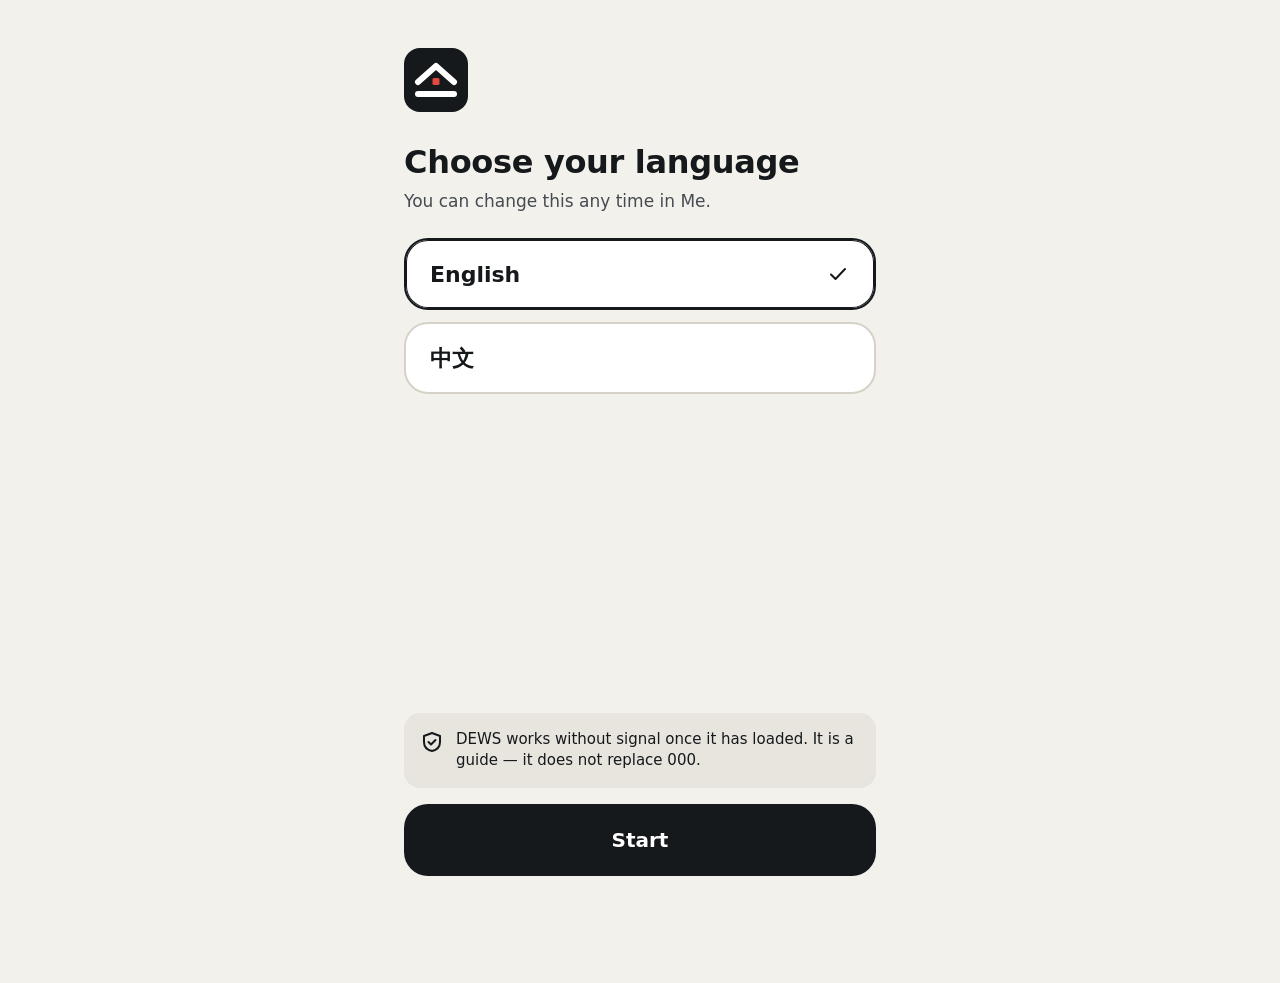
==== index.html @ 41aa233f "DEWS v2.0.0: full redesign (features, UI, UX) - New layout: Today / Prepare / Nearby / Me, Emergency" ====
<!DOCTYPE html>
<html lang="en">
<head>
<meta charset="UTF-8">
<meta name="viewport" content="width=device-width, initial-scale=1, viewport-fit=cover">
<title>DEWS</title>
<meta name="description" content="DEWS — disaster readiness in English and 中文. Works offline.">
<meta name="theme-color" content="#F3F1EC" media="(prefers-color-scheme: light)">
<meta name="theme-color" content="#0F1113" media="(prefers-color-scheme: dark)">
<link rel="manifest" href="manifest.webmanifest">
<link rel="icon" href="icon.svg" type="image/svg+xml">
<link rel="apple-touch-icon" href="icon-192.png">
<meta name="apple-mobile-web-app-capable" content="yes">
<meta name="apple-mobile-web-app-status-bar-style" content="default">
<style>
/* ===== DEWS v2 tokens ===== */
:root{
  --bg:#F3F1EC; --surface:#FFFFFF; --surface-2:#E8E5DE; --line:#D6D2C8;
  --ink:#16191C; --ink-2:#464B52; --ink-3:#62676E;
  --primary:#16191C; --on-primary:#FFFFFF;
  --red:#C42B21; --red-text:#A8231B; --on-red:#FFFFFF; --red-soft:#F7E1DD;
  --orange:#F07C1F; --orange-text:#A84E0A; --on-orange:#16191C;
  --yellow:#F5CF2E; --on-yellow:#16191C;
  --green:#1C7A4A; --green-text:#176A40; --on-green:#FFFFFF; --green-soft:#DCEFE3;
  --blue:#1F5FAD; --on-blue:#FFFFFF;
  --focus:#1F5FAD;
  --scrim:rgba(10,12,14,.55);
  --r-sm:10px; --r-md:16px; --r-lg:24px; --r-pill:999px;
  --s1:4px; --s2:8px; --s3:12px; --s4:16px; --s5:24px; --s6:32px; --s7:48px;
  --tap:56px; --tap-lg:72px;
  --font:system-ui,-apple-system,"Segoe UI",Roboto,"PingFang SC","Hiragino Sans GB","Noto Sans CJK SC","Noto Sans SC","Microsoft YaHei",sans-serif;
  color-scheme:light;
}
@media (prefers-color-scheme: dark){
  :root:not([data-theme="light"]){
    --bg:#0F1113; --surface:#181B1E; --surface-2:#22262A; --line:#30353A;
    --ink:#F1EFEA; --ink-2:#BEC2C7; --ink-3:#959AA0;
    --primary:#F1EFEA; --on-primary:#0F1113;
    --red:#C9362B; --red-text:#FF8478; --red-soft:#3A1A17;
    --orange-text:#F59A4A; --green:#1C7A4A; --green-text:#5BCB8E; --green-soft:#16301F;
    --blue:#2A6CC0; --focus:#7FB0FF; --scrim:rgba(0,0,0,.7);
    color-scheme:dark;
  }
}
:root[data-theme="dark"], body.em{
  --bg:#0F1113; --surface:#181B1E; --surface-2:#22262A; --line:#30353A;
  --ink:#F1EFEA; --ink-2:#BEC2C7; --ink-3:#959AA0;
  --primary:#F1EFEA; --on-primary:#0F1113;
  --red:#C9362B; --red-text:#FF8478; --red-soft:#3A1A17;
  --orange-text:#F59A4A; --green:#1C7A4A; --green-text:#5BCB8E; --green-soft:#16301F;
  --blue:#2A6CC0; --focus:#7FB0FF; --scrim:rgba(0,0,0,.7);
  color-scheme:dark;
}
body.em{ --bg:#0A0B0C; }
:root[data-size="lg"]{ font-size:112.5%; }

/* ===== base ===== */
*{box-sizing:border-box;margin:0;padding:0;-webkit-tap-highlight-color:transparent}
html{background:var(--bg);-webkit-text-size-adjust:100%}
body{font-family:var(--font);background:var(--bg);color:var(--ink);font-size:1.0625rem;line-height:1.5;
  min-height:100vh;min-height:100dvh;font-variant-numeric:tabular-nums}
a{color:inherit;text-decoration:none}
button,input,textarea{font:inherit;color:inherit}
button{background:none;border:0;cursor:pointer}
:focus-visible{outline:3px solid var(--focus);outline-offset:2px;border-radius:6px}
.ic{width:24px;height:24px;flex:none;fill:none;stroke:currentColor;stroke-width:2;stroke-linecap:round;stroke-linejoin:round}
.ic.lg{width:32px;height:32px}
.ic.xl{width:48px;height:48px;stroke-width:1.75}
.wrap{max-width:520px;margin:0 auto;padding:0 var(--s4) calc(96px + env(safe-area-inset-bottom))}
body.em .wrap{padding-bottom:calc(120px + env(safe-area-inset-bottom))}
.grow{flex:1;min-width:0}
.sr{position:absolute;width:1px;height:1px;overflow:hidden;clip:rect(0 0 0 0)}

/* ===== top bar ===== */
.top{position:sticky;top:0;z-index:20;background:var(--bg);display:flex;align-items:center;gap:var(--s3);
  max-width:520px;margin:0 auto;padding:calc(var(--s3) + env(safe-area-inset-top)) var(--s4) var(--s3)}
.brand{font-weight:800;font-size:1.25rem;letter-spacing:.06em}
.chip{display:inline-flex;align-items:center;gap:4px;font-size:.75rem;font-weight:600;line-height:1;
  padding:6px 9px;border-radius:var(--r-pill);background:var(--surface-2);color:var(--ink-2);white-space:nowrap}
.chip .ic{width:14px;height:14px;stroke-width:2.5}
.chip.ok{background:var(--green-soft);color:var(--green-text)}
.chip.sample{background:transparent;border:1.5px dashed currentColor;padding:4px 8px}
.top .sp{flex:1}
.sosbtn{display:inline-flex;align-items:center;gap:6px;height:40px;padding:0 14px 0 10px;border-radius:var(--r-pill);
  background:var(--red);color:var(--on-red);font-weight:700;font-size:.9375rem}
.sosbtn .ic{width:20px;height:20px}
.iconbtn{display:inline-flex;align-items:center;justify-content:center;gap:6px;min-width:44px;height:44px;border-radius:var(--r-pill);font-weight:600}
.em-label{font-weight:700;font-size:.875rem;letter-spacing:.08em;text-transform:uppercase;color:var(--red-text)}

/* ===== tabs ===== */
.tabs{position:fixed;left:0;right:0;bottom:0;z-index:30;background:var(--surface);border-top:1px solid var(--line);
  padding-bottom:env(safe-area-inset-bottom)}
.tabs-in{max-width:520px;margin:0 auto;display:grid;grid-template-columns:repeat(4,1fr)}
.tabs a{display:flex;flex-direction:column;align-items:center;gap:2px;padding:10px 0 8px;font-size:.75rem;font-weight:600;color:var(--ink-3)}
.tabs a.on{color:var(--ink)}
.tabs a.on .ic{stroke-width:2.5}
body.em .tabs{display:none}

/* ===== type ===== */
h1{font-size:2rem;line-height:1.15;font-weight:800;letter-spacing:-.01em}
h2{font-size:1.1875rem;line-height:1.35;font-weight:700}
.eyebrow,.label{font-size:.8125rem;font-weight:700;letter-spacing:.06em;text-transform:uppercase;color:var(--ink-3)}
:lang(zh) .eyebrow,:lang(zh) .label{letter-spacing:.02em}
.label{margin:var(--s6) 0 var(--s3)}
.sub{color:var(--ink-2);margin-top:var(--s2)}
.small{font-size:.875rem;color:var(--ink-2)}
.page-head{padding:var(--s3) 0 var(--s4)}
.page-head .eyebrow{margin-bottom:var(--s2)}

/* ===== cards & rows ===== */
.card{background:var(--surface);border:1px solid var(--line);border-radius:var(--r-md);padding:var(--s4)}
.stack>*+*{margin-top:var(--s3)}
.row{display:flex;align-items:center;gap:var(--s3)}
.row .grow{flex:1;min-width:0}
.between{display:flex;align-items:baseline;justify-content:space-between;gap:var(--s3)}
.link-row{display:flex;align-items:center;gap:var(--s3);min-height:var(--tap);padding:var(--s3) var(--s4);
  background:var(--surface);border:1px solid var(--line);border-radius:var(--r-md)}
.link-row .t{font-weight:650}
.link-row .d{font-size:.875rem;color:var(--ink-2)}
.link-row .chev{color:var(--ink-3)}
.badge{width:44px;height:44px;border-radius:12px;display:flex;align-items:center;justify-content:center;background:var(--surface-2);color:var(--ink);flex:none}

/* ===== buttons ===== */
.btn{display:flex;align-items:center;justify-content:center;gap:var(--s2);width:100%;min-height:var(--tap);
  padding:var(--s3) var(--s4);border-radius:var(--r-md);font-weight:700;font-size:1.0625rem;text-align:center}
.btn-primary{background:var(--primary);color:var(--on-primary)}
.btn-red{background:var(--red);color:var(--on-red)}
.btn-green{background:var(--green);color:var(--on-green)}
.btn-line{border:1.5px solid var(--line);background:var(--surface)}
.btn-ghost{color:var(--ink-2);font-weight:600;min-height:44px}
.btn-lg{min-height:var(--tap-lg);font-size:1.25rem;border-radius:var(--r-lg)}

/* ===== alert card ===== */
.alert{display:block;border-radius:var(--r-lg);overflow:hidden;border:1px solid var(--line);background:var(--surface)}
.alert-band{display:flex;align-items:center;gap:var(--s2);padding:var(--s3) var(--s4);font-weight:800;font-size:1rem}
.alert-band .chip{margin-left:auto;color:inherit}
.lv-emergency .alert-band{background:var(--red);color:var(--on-red)}
.lv-watch .alert-band{background:var(--orange);color:var(--on-orange)}
.lv-advice .alert-band{background:var(--yellow);color:var(--on-yellow)}
.alert-body{padding:var(--s4)}
.alert-act{font-size:1.75rem;font-weight:800;line-height:1.2}
.alert-meta{color:var(--ink-2);font-size:.9375rem;margin-top:var(--s1)}
.alert.none .alert-body{display:flex;gap:var(--s3);align-items:flex-start}
.alert.none .ic{color:var(--green-text);margin-top:2px}
.meter{display:grid;grid-template-columns:repeat(3,1fr);gap:4px;margin-top:var(--s4)}
.meter i{height:8px;border-radius:4px;background:var(--surface-2)}
.meter i.f1{background:var(--yellow)} .meter i.f2{background:var(--orange)} .meter i.f3{background:var(--red)}
.meter-l{display:grid;grid-template-columns:repeat(3,1fr);gap:4px;margin-top:6px;font-size:.6875rem;font-weight:600;color:var(--ink-3)}
.meter-l span.on{color:var(--ink)}
.textlink{display:inline-flex;align-items:center;gap:4px;font-weight:650;margin-top:var(--s3);min-height:44px}
.textlink .ic{width:18px;height:18px}

/* ===== big emergency entry ===== */
.em-entry{display:flex;align-items:center;gap:var(--s4);margin-top:var(--s4);padding:var(--s4) var(--s5);min-height:96px;
  background:var(--red);color:var(--on-red);border-radius:var(--r-lg)}
.em-entry b{display:block;font-size:1.375rem;line-height:1.25}
.em-entry span{display:block;font-size:.9375rem;opacity:.92;margin-top:2px}

/* ===== readiness ===== */
.ready-num{font-size:2.25rem;font-weight:800;line-height:1}
.ready-num small{font-size:1rem;color:var(--ink-3);font-weight:700}
.segs{display:grid;grid-template-columns:repeat(4,1fr);gap:6px;margin-top:var(--s4)}
.seg i{display:block;height:10px;border-radius:5px;background:var(--surface-2)}
.seg.on i{background:var(--green)}
.seg span{display:block;font-size:.75rem;font-weight:600;color:var(--ink-3);margin-top:6px}
.seg.on span{color:var(--ink)}
.next{display:flex;align-items:center;gap:var(--s3);margin-top:var(--s4);padding-top:var(--s3);border-top:1px solid var(--line);min-height:var(--tap)}
.next .grow{font-weight:650}
.next .eyebrow{display:block;margin-bottom:2px}

/* ===== numbers ===== */
.num{display:flex;align-items:center;gap:var(--s4);min-height:var(--tap-lg);padding:var(--s3) var(--s4);background:var(--surface);
  border:1px solid var(--line);border-radius:var(--r-md)}
.num+.num{margin-top:var(--s2)}
.num-n{font-size:1.625rem;font-weight:800;min-width:5.6ch;letter-spacing:.01em}
.num .grow{color:var(--ink-2);font-size:.9375rem;line-height:1.35}
.num .ic{color:var(--ink-3)}
.num.red .num-n{color:var(--red-text)}

/* ===== sheet / modal ===== */
.scrim{position:fixed;inset:0;z-index:60;background:var(--scrim);display:flex;align-items:flex-end;justify-content:center}
.sheet{width:100%;max-width:520px;background:var(--surface);border-radius:var(--r-lg) var(--r-lg) 0 0;
  padding:var(--s5) var(--s4) calc(var(--s5) + env(safe-area-inset-bottom));animation:up .22s ease-out}
.sheet h2{font-size:1.5rem;line-height:1.25;margin:var(--s3) 0 var(--s5)}
.sheet .btn+.btn{margin-top:var(--s3)}
@keyframes up{from{transform:translateY(24px);opacity:.6}to{transform:none;opacity:1}}

/* ===== emergency mode ===== */
.em-actions{display:grid;gap:var(--s3);margin-top:var(--s2)}
.em-two{display:grid;grid-template-columns:1fr 1fr;gap:var(--s3)}
.emb{display:flex;align-items:center;gap:var(--s3);min-height:var(--tap-lg);padding:var(--s3) var(--s4);border-radius:var(--r-lg);
  background:var(--surface-2);color:var(--ink);font-weight:700;font-size:1.0625rem;line-height:1.25;text-align:left;width:100%}
.emb.red{background:var(--red);color:var(--on-red);font-size:1.5rem;min-height:88px;justify-content:center}
.emb.red .ic{width:32px;height:32px}
.em-two .emb{flex-direction:column;align-items:flex-start;justify-content:space-between;min-height:104px}
.em-h{font-size:1.75rem;margin:var(--s6) 0 var(--s3)}
.hz{display:flex;align-items:center;gap:var(--s4);min-height:var(--tap-lg);padding:0 var(--s4);border-radius:var(--r-md);
  background:var(--surface);border:1px solid var(--line);font-size:1.375rem;font-weight:700}
.hz+.hz{margin-top:var(--s2)}
.hz .ic{width:30px;height:30px}
.hz .chev{margin-left:auto;color:var(--ink-3)}
.hz.ctx{border-color:var(--red);border-width:2px}
.hz .tag{font-size:.75rem;font-weight:700;color:var(--red-text);margin-left:auto;margin-right:var(--s2)}
.tools{display:grid;grid-template-columns:1fr 1fr;gap:var(--s3)}
.tool{display:flex;flex-direction:column;align-items:flex-start;gap:var(--s3);padding:var(--s4);min-height:104px;border-radius:var(--r-md);
  background:var(--surface);border:1px solid var(--line);font-weight:700;text-align:left}
.ctx-strip{display:flex;align-items:center;gap:var(--s3);padding:var(--s3) var(--s4);border-radius:var(--r-md);background:var(--red);color:var(--on-red);font-weight:700;margin-bottom:var(--s3)}
.ctx-strip .chip{background:transparent;color:inherit;border-color:currentColor}
/* hazard guide */
.hz-head{display:flex;align-items:center;gap:var(--s3);padding:var(--s2) 0 var(--s4)}
.hz-head h1{font-size:2.25rem}
.fork-q{font-size:1.75rem;font-weight:800;line-height:1.25;margin-bottom:var(--s5)}
.fork-o{display:flex;flex-direction:column;justify-content:center;gap:4px;min-height:96px;padding:var(--s4) var(--s5);border-radius:var(--r-lg);
  background:var(--surface);border:2px solid var(--line);font-size:1.375rem;font-weight:700;line-height:1.25}
.fork-o+.fork-o{margin-top:var(--s3)}
.kind{display:inline-flex;align-items:center;gap:4px;font-size:.8125rem;font-weight:700;letter-spacing:.04em;color:var(--ink-3)}
.kind::before{content:"";width:8px;height:8px;border-radius:2px;background:currentColor}
.kind.k-evacuate{color:var(--orange-text)} .kind.k-shelter{color:var(--green-text)} .kind.k-contain{color:var(--red-text)}
.hz-mini{display:flex;align-items:center;gap:var(--s2);font-weight:700;color:var(--ink-2);padding:var(--s2) 0 var(--s3)}
.hz-mini .kind{margin-left:var(--s2)}
.now{background:var(--ink);color:var(--bg);border-radius:var(--r-lg);padding:var(--s5)}
.now-l{display:block;font-size:.8125rem;font-weight:800;letter-spacing:.08em;text-transform:uppercase;opacity:.75;margin-bottom:var(--s2)}
.now p{font-size:1.75rem;line-height:1.3;font-weight:750}
.now a{text-decoration:underline;text-underline-offset:3px}
.steps{list-style:none;margin-top:var(--s5)}
.steps li{display:flex;gap:var(--s4);padding:var(--s4) 0;border-top:1px solid var(--line)}
.steps .n{flex:none;width:36px;height:36px;border-radius:50%;border:2px solid var(--ink-3);display:flex;align-items:center;justify-content:center;font-weight:800;color:var(--ink-2)}
.steps p{font-size:1.3125rem;line-height:1.4;font-weight:600}
.steps p a{text-decoration:underline;text-underline-offset:3px}
.src{font-size:.8125rem;color:var(--ink-3);margin-top:var(--s5);line-height:1.5}
.src a{text-decoration:underline;text-underline-offset:2px}
.dock{position:fixed;left:0;right:0;bottom:0;z-index:30;background:var(--bg);border-top:1px solid var(--line);
  padding:var(--s3) var(--s4) calc(var(--s3) + env(safe-area-inset-bottom))}
.dock-in{max-width:520px;margin:0 auto;display:flex;gap:var(--s3)}
.dock .btn{min-height:64px;font-size:1.1875rem}
/* forms */
.field{display:block;margin-top:var(--s4)}
.field>span{display:block;font-weight:650;margin-bottom:var(--s2)}
.input{width:100%;min-height:var(--tap);padding:var(--s3) var(--s4);border-radius:var(--r-sm);border:1.5px solid var(--line);background:var(--surface);font-size:1.0625rem}
textarea.input{min-height:96px;resize:vertical}
.input::placeholder{color:var(--ink-3)}
.seg-ctl{display:grid;grid-auto-flow:column;grid-auto-columns:1fr;gap:4px;padding:4px;border-radius:var(--r-md);background:var(--surface-2)}
.seg-ctl button{min-height:48px;border-radius:12px;font-weight:650;color:var(--ink-2);padding:0 var(--s2)}
.seg-ctl button[aria-pressed="true"]{background:var(--surface);color:var(--ink);box-shadow:0 1px 2px rgba(0,0,0,.12)}
.seg-ctl.danger button.sel-serious[aria-pressed="true"]{background:var(--red);color:var(--on-red)}
.chips{display:flex;flex-wrap:wrap;gap:var(--s2)}
.pick{display:inline-flex;align-items:center;gap:6px;min-height:48px;padding:0 var(--s4);border-radius:var(--r-pill);border:1.5px solid var(--line);background:var(--surface);font-weight:650}
.pick[aria-pressed="true"]{background:var(--ink);color:var(--bg);border-color:var(--ink)}
.pick .ic{width:18px;height:18px;stroke-width:2.5}
.stepper{display:flex;align-items:center;gap:var(--s3)}
.stepper button{width:var(--tap);height:var(--tap);border-radius:var(--r-md);border:1.5px solid var(--line);background:var(--surface);display:flex;align-items:center;justify-content:center}
.stepper output{min-width:3ch;text-align:center;font-size:1.75rem;font-weight:800}
.toggle{display:flex;align-items:center;gap:var(--s3);min-height:var(--tap);width:100%;text-align:left;font-weight:600}
.toggle .sw{flex:none;width:52px;height:32px;border-radius:16px;background:var(--surface-2);border:1.5px solid var(--line);position:relative;transition:background .15s}
.toggle .sw::after{content:"";position:absolute;top:3px;left:3px;width:23px;height:23px;border-radius:50%;background:var(--ink-3);transition:transform .15s,background .15s}
.toggle[aria-pressed="true"] .sw{background:var(--green);border-color:var(--green)}
.toggle[aria-pressed="true"] .sw::after{transform:translateX(20px);background:#fff}
.callout{display:flex;gap:var(--s3);align-items:flex-start;padding:var(--s4);border-radius:var(--r-md);background:var(--surface-2);font-size:.9375rem;line-height:1.45}
.callout.red{background:var(--red-soft);color:var(--ink)}
.callout.red .ic{color:var(--red-text)}
.callout .ic{margin-top:1px}
.demo{border:1.5px dashed var(--ink-3);background:transparent;color:var(--ink-2)}
/* help sent */
.sent-check{width:72px;height:72px;border-radius:50%;background:var(--green);color:#fff;display:flex;align-items:center;justify-content:center;margin:var(--s5) 0 var(--s4)}
.sent-check .ic{width:40px;height:40px;stroke-width:3}
.eta{margin-top:var(--s5);padding:var(--s5);border-radius:var(--r-lg);background:var(--surface);border:1px solid var(--line)}
.eta-v{font-size:2.75rem;font-weight:800;line-height:1.1;margin:var(--s2) 0}
.kv{display:grid;grid-template-columns:auto 1fr;gap:var(--s2) var(--s4);font-size:.9375rem}
.kv dt{color:var(--ink-3);font-weight:600}
.bullets{list-style:none}
.bullets li{display:flex;gap:var(--s3);padding:var(--s2) 0}
.bullets li::before{content:"";flex:none;width:8px;height:8px;border-radius:2px;background:var(--ink-3);margin-top:.6em}
/* tool overlays */
.ov{position:fixed;inset:0;z-index:90;display:flex;flex-direction:column;align-items:center;justify-content:center;gap:var(--s4);padding:var(--s5);text-align:center;cursor:pointer}
.ov.white{background:#fff;color:#62676E}
.ov.black{background:#000;color:#959AA0}
.ov.flash-on{background:#fff}
.ov .big{font-size:1.5rem;font-weight:800;color:#F1EFEA}
.ov.white .big{color:#16191C}
.ov .hint{font-size:1rem}
.helpcard{position:fixed;inset:0;z-index:90;background:var(--red);color:#fff;overflow:auto;padding:calc(var(--s5) + env(safe-area-inset-top)) var(--s5) var(--s6)}
.helpcard .hc-in{max-width:560px;margin:0 auto}
.helpcard .hc-big{font-size:clamp(3rem,15vw,5.5rem);line-height:1;font-weight:900;letter-spacing:-.02em;margin-top:var(--s5)}
.helpcard .hc-zh{font-size:1.5rem;font-weight:700;opacity:.9;margin-top:var(--s2)}
.helpcard .hc-line{font-size:1.75rem;font-weight:800;line-height:1.25;margin-top:var(--s5)}
.helpcard dl{margin-top:var(--s5);background:rgba(0,0,0,.18);border-radius:var(--r-md);padding:var(--s4);display:grid;grid-template-columns:auto 1fr;gap:var(--s2) var(--s4);font-size:1.0625rem}
.helpcard dt{opacity:.85;font-weight:600}
.helpcard dd{font-weight:700}
.helpcard .btn{margin-top:var(--s5);background:#fff;color:#16191C}
/* prepare */
.prep-card{display:block;padding:var(--s4) var(--s4) var(--s4);background:var(--surface);border:1px solid var(--line);border-radius:var(--r-lg)}
.prep-card+.prep-card{margin-top:var(--s3)}
.prep-card .row{align-items:flex-start}
.prep-card h2{font-size:1.25rem}
.bar{height:8px;border-radius:4px;background:var(--surface-2);margin-top:var(--s4);overflow:hidden}
.bar i{display:block;height:100%;background:var(--green);border-radius:4px}
.prep-card .meta{font-size:.875rem;font-weight:650;color:var(--ink-2);margin-top:var(--s2)}
.calc{display:grid;grid-template-columns:1fr auto;gap:var(--s4);align-items:center}
.water{margin-top:var(--s4);padding:var(--s4);border-radius:var(--r-md);background:var(--surface-2);display:flex;align-items:baseline;gap:var(--s2);flex-wrap:wrap}
.water b{font-size:2.75rem;line-height:1;font-weight:800}
.check{display:flex;align-items:center;gap:var(--s3);min-height:var(--tap);padding:var(--s2) 0;width:100%;text-align:left;border-top:1px solid var(--line)}
.check .bx{flex:none;width:28px;height:28px;border-radius:8px;border:2px solid var(--ink-3);display:flex;align-items:center;justify-content:center;color:transparent}
.check .bx .ic{width:18px;height:18px;stroke-width:3}
.check[aria-pressed="true"] .bx{background:var(--green);border-color:var(--green);color:#fff}
.check[aria-pressed="true"] .tx{color:var(--ink-3)}
.check .qty{margin-left:auto;font-weight:700;color:var(--ink-2)}
.person{display:grid;grid-template-columns:1fr 1fr auto;gap:var(--s2);margin-top:var(--s2)}
.person .rm{width:var(--tap);height:var(--tap);border-radius:var(--r-sm);display:flex;align-items:center;justify-content:center;color:var(--ink-3)}
/* quiz */
.qprog{display:flex;gap:4px;margin-bottom:var(--s5)}
.qprog i{flex:1;height:6px;border-radius:3px;background:var(--surface-2)}
.qprog i.done{background:var(--ink)}
.qq{font-size:1.5rem;font-weight:800;line-height:1.3}
.qa{display:flex;align-items:center;gap:var(--s3);width:100%;min-height:64px;padding:var(--s3) var(--s4);margin-top:var(--s3);border-radius:var(--r-md);
  border:2px solid var(--line);background:var(--surface);font-weight:650;text-align:left;font-size:1.0625rem}
.qa.right{border-color:var(--green);background:var(--green-soft)}
.qa.wrong{border-color:var(--red);background:var(--red-soft)}
.qa .ic{margin-left:auto}
.qa.right .ic{color:var(--green-text)} .qa.wrong .ic{color:var(--red-text)}
.why{margin-top:var(--s4);padding:var(--s4);border-radius:var(--r-md);background:var(--surface-2)}
.why b{display:block;margin-bottom:var(--s1)}
.score{font-size:4rem;font-weight:900;line-height:1;margin:var(--s5) 0 var(--s2)}
/* map */
.filters .pick{flex:none;white-space:nowrap}
.filters{display:flex;gap:var(--s2);overflow-x:auto;padding-bottom:var(--s1);margin:0 calc(-1 * var(--s4));padding-left:var(--s4);padding-right:var(--s4);scrollbar-width:none}
.radar-wrap{margin-top:var(--s4);background:var(--surface);border:1px solid var(--line);border-radius:var(--r-lg);padding:var(--s3);position:relative}
.radar{position:relative;width:100%;aspect-ratio:1;border-radius:50%;overflow:hidden;transition:transform .2s linear}
.radar svg.rings{position:absolute;inset:0;width:100%;height:100%}
.rings circle{fill:none;stroke:var(--line);stroke-width:1.5}
.rings text{fill:var(--ink-3);font-size:11px;font-weight:600;font-family:var(--font)}
.rings line{stroke:var(--line);stroke-width:1}
.me-dot{position:absolute;left:50%;top:50%;width:18px;height:18px;margin:-9px 0 0 -9px;border-radius:50%;background:var(--blue);border:3px solid var(--surface);box-shadow:0 0 0 6px rgba(31,95,173,.18)}
.mk{position:absolute;width:36px;height:36px;margin:-18px 0 0 -18px;border-radius:50%;display:flex;align-items:center;justify-content:center;color:#fff;border:2px solid var(--surface)}
.mk .ic{width:18px;height:18px;stroke-width:2.5}
.t-shelter{background:var(--green)} .t-hospital{background:var(--red)} .t-water{background:var(--blue)} .t-power{background:var(--ink-2)}
.north{position:absolute;top:var(--s3);left:50%;transform:translateX(-50%);font-size:.75rem;font-weight:800;color:var(--ink-2);background:var(--surface);padding:0 4px}
.pl{display:flex;align-items:center;gap:var(--s3);padding:var(--s3) 0;border-top:1px solid var(--line)}
.pl .mk{position:static;margin:0;border:0;width:40px;height:40px}
.pl .nm{font-weight:700;line-height:1.3}
.pl .nt{font-size:.875rem;color:var(--ink-2)}
.pl .dist{text-align:right;font-weight:800;white-space:nowrap}
.pl .dir{display:flex;align-items:center;justify-content:flex-end;gap:2px;font-size:.8125rem;font-weight:600;color:var(--ink-3)}
.pl .dir .ic{width:16px;height:16px;transition:transform .2s linear}
/* me */
.idcard{background:var(--surface);border:1px solid var(--line);border-radius:var(--r-lg);overflow:hidden}
.idcard-h{display:flex;align-items:center;gap:var(--s3);padding:var(--s3) var(--s4);background:var(--ink);color:var(--bg);font-weight:800;letter-spacing:.06em;font-size:.875rem}
.idcard-b{padding:var(--s4)}
.idcard .nm{font-size:1.5rem;font-weight:800}
.idcard .kv{margin-top:var(--s3)}
.set{margin-top:var(--s4)}
.set>span{display:block;font-weight:650;margin-bottom:var(--s2)}
.src-list a{display:block;padding:var(--s3) 0;border-top:1px solid var(--line)}
.src-list b{display:block;font-weight:650}
.src-list span{font-size:.8125rem;color:var(--ink-3);word-break:break-all}
/* onboarding */
.ob{position:fixed;inset:0;z-index:100;background:var(--bg);overflow:auto}
.ob-in{max-width:520px;margin:0 auto;min-height:100%;display:flex;flex-direction:column;padding:calc(var(--s7) + env(safe-area-inset-top)) var(--s5) calc(var(--s5) + env(safe-area-inset-bottom))}
.mark{width:64px;height:64px}
.ob h1{margin-top:var(--s6)}
.lang-pick{display:grid;gap:var(--s3);margin-top:var(--s5)}
.lang-pick button{display:flex;align-items:center;justify-content:space-between;min-height:var(--tap-lg);padding:0 var(--s5);border-radius:var(--r-lg);border:2px solid var(--line);background:var(--surface);font-size:1.375rem;font-weight:700}
.lang-pick button[aria-pressed="true"]{border-color:var(--ink);box-shadow:inset 0 0 0 1px var(--ink)}
.lang-pick button .ic{opacity:0}
.lang-pick button[aria-pressed="true"] .ic{opacity:1}
.ob .sp{flex:1;min-height:var(--s6)}
/* toast */
.toast{position:fixed;left:50%;bottom:calc(88px + env(safe-area-inset-bottom));transform:translateX(-50%);z-index:95;max-width:calc(100% - 32px);
  background:var(--ink);color:var(--bg);padding:var(--s3) var(--s4);border-radius:var(--r-md);font-weight:600;font-size:.9375rem;box-shadow:0 6px 24px rgba(0,0,0,.25)}
.offbar{display:flex;align-items:center;gap:var(--s2);padding:var(--s2) var(--s3);margin-bottom:var(--s3);border-radius:var(--r-sm);background:var(--surface-2);font-size:.875rem;font-weight:600;color:var(--ink-2)}
.offbar .ic{width:18px;height:18px}
@media (prefers-reduced-motion: reduce){*{animation:none!important;transition:none!important}}
@media (min-width:700px){ body{background:var(--bg)} }
</style>
</head>
<body>
<div id="app"></div>
<div id="layer"></div>
<noscript><p style="padding:24px">DEWS needs JavaScript. In a life-threatening emergency, call 000.</p></noscript>
<script src="content.js"></script>
<script>
(function(){
'use strict';

/* ---------- state ---------- */
var KEY = 'dews2';
var DEFAULTS = {
  lang: null, size: 'std', theme: 'auto',
  kit: { people: 1, baby: false, pet: false, have: {} },
  plan: { people: [{ name: '', phone: '' }], near: '', far: '', contact: '', trigger: '' },
  card: { name: '', lang: '', blood: '', allergies: '', meds: '', conditions: '', contactName: '', contactPhone: '', address: '' },
  quiz: { best: null },
  demo: { alert: false, answered: false }
};
var S = load();
function load(){
  var d = JSON.parse(JSON.stringify(DEFAULTS));
  try {
    var s = JSON.parse(localStorage.getItem(KEY) || 'null');
    if (s) for (var k in d) if (s[k] !== undefined) d[k] = s[k];
    if (!d.lang) { var old = localStorage.getItem('dews-lang'); if (old === 'zh' || old === 'en') d.pre = old; }
  } catch (e) {}
  return d;
}
function save(){ try { localStorage.setItem(KEY, JSON.stringify(S)); } catch (e) {} }

/* transient */
var CI = null;             /* check-in sheet stage */
var Q = null;              /* quiz run */
var HR = null;             /* help request draft */
var heading = null;        /* compass heading in degrees */
var here = null;           /* {lat,lng} if user shared */
var swReady = false;
var filter = 'all';
var resetArmed = false;

/* ---------- helpers ---------- */
function li(){ return S.lang === 'zh' ? 1 : 0; }
function tx(a){ return a ? a[li()] : ''; }
function t(k){ return STR[k] ? STR[k][li()] : k; }
function esc(s){ return String(s == null ? '' : s).replace(/[&<>"']/g, function(c){ return { '&':'&amp;','<':'&lt;','>':'&gt;','"':'&quot;',"'":'&#39;' }[c]; }); }
function linkify(s){
  return esc(s).replace(/\b000\b/g, '<a href="tel:000">000</a>').replace(/132 500/g, '<a href="tel:132500">132 500</a>');
}
function hz(id){ for (var i = 0; i < HAZARDS.length; i++) if (HAZARDS[i].id === id) return HAZARDS[i]; return null; }
function srcLine(key){
  var s = SOURCES[key]; if (!s) return '';
  return '<p class="src">' + t('source') + ': <a href="' + s.u + '" target="_blank" rel="noopener">' + esc(s.t) + '</a> · ' + t('checked') + ' ' + CONTENT_CHECKED + '</p>';
}
function toast(msg){
  var el = document.createElement('div'); el.className = 'toast'; el.setAttribute('role', 'status'); el.textContent = msg;
  document.body.appendChild(el); setTimeout(function(){ el.remove(); }, 3200);
}
function getPath(o, p){ return p.split('.').reduce(function(a, k){ return a == null ? a : a[k]; }, o); }
function setPath(o, p, v){ var ks = p.split('.'), last = ks.pop(); var tgt = ks.reduce(function(a, k){ return a[k]; }, o); tgt[last] = v; }

/* ---------- icons ---------- */
var P = {
  fire:'<path d="M12 21a6 6 0 0 0 6-6c0-4-3-6-4-10-2 2-3 4-3 6-1-1-1.5-2-1.5-3C7 9.5 6 12 6 15a6 6 0 0 0 6 6z"/>',
  flood:'<path d="M5 11V7.5L12 3l7 4.5V11"/><path d="M2 15c2 0 2-1.5 4-1.5S8 15 10 15s2-1.5 4-1.5 2 1.5 4 1.5 2-1.5 4-1.5"/><path d="M2 19.5c2 0 2-1.5 4-1.5s2 1.5 4 1.5 2-1.5 4-1.5 2 1.5 4 1.5 2-1.5 4-1.5"/>',
  storm:'<path d="M7 16a4.5 4.5 0 1 1 .9-8.9A6 6 0 0 1 19 9a3.5 3.5 0 0 1-1 7"/><path d="M13 12l-3 5h4l-2 5"/>',
  heat:'<path d="M10 14.5V5a2 2 0 1 1 4 0v9.5a4 4 0 1 1-4 0z"/><path d="M12 10v7"/><path d="M18 5h3M18 9h2"/>',
  quake:'<path d="M2 12h4l2-6 3 12 3-9 2 3h6"/>',
  home:'<path d="M3 11l9-7 9 7"/><path d="M5 10v10h14V10"/><path d="M10 20v-5h4v5"/>',
  cross:'<path d="M9 3h6v6h6v6h-6v6H9v-6H3V9h6z"/>',
  drop:'<path d="M12 3s6 6.5 6 11a6 6 0 0 1-12 0c0-4.5 6-11 6-11z"/>',
  bolt:'<path d="M13 2L4 14h7l-1 8 9-12h-7z"/>',
  phone:'<path d="M5 4h4l2 5-2.5 1.5a11 11 0 0 0 5 5L15 13l5 2v4a2 2 0 0 1-2 2A16 16 0 0 1 3 6a2 2 0 0 1 2-2z"/>',
  check:'<path d="M5 12.5l4.5 4.5L19 7"/>',
  chevR:'<path d="M9 5l7 7-7 7"/>', chevL:'<path d="M15 5l-7 7 7 7"/>',
  shield:'<path d="M12 3l8 3v6c0 5-3.5 8-8 9-4.5-1-8-4-8-9V6z"/><path d="M8.5 12l2.5 2.5 4.5-4.5"/>',
  pin:'<path d="M12 21s7-6.2 7-12a7 7 0 0 0-14 0c0 5.8 7 12 7 12z"/><circle cx="12" cy="9" r="2.5"/>',
  user:'<circle cx="12" cy="8" r="4"/><path d="M4 21c1-4.5 4.5-6.5 8-6.5s7 2 8 6.5"/>',
  sun:'<circle cx="12" cy="12" r="4"/><path d="M12 2v2M12 20v2M2 12h2M20 12h2M4.9 4.9l1.4 1.4M17.7 17.7l1.4 1.4M4.9 19.1l1.4-1.4M17.7 6.3l1.4-1.4"/>',
  alert:'<path d="M12 3l10 18H2z"/><path d="M12 10v5M12 18v.01"/>',
  torch:'<path d="M8 3h8v4l-2 3v11h-4V10L8 7z"/><path d="M12 13v2"/>',
  flash:'<circle cx="12" cy="12" r="3"/><path d="M12 2v3M12 19v3M2 12h3M19 12h3M5 5l2 2M17 17l2 2M5 19l2-2M17 7l2-2"/>',
  whistle:'<path d="M3 10h12a5 5 0 1 1-5 5"/><path d="M3 10v4h6"/><path d="M14 6l1.5-3M18 7.5l3-1.5"/>',
  card:'<rect x="3" y="5" width="18" height="14" rx="2"/><circle cx="8.5" cy="11" r="2"/><path d="M6 16c.5-1.5 1.5-2 2.5-2s2 .5 2.5 2M14 10h4M14 13h4"/>',
  msg:'<path d="M4 5h16v11H9l-5 4z"/><path d="M8.5 10.5l2 2 4-4"/>',
  users:'<circle cx="9" cy="8" r="3.5"/><path d="M2.5 20c.8-3.5 3.5-5 6.5-5s5.7 1.5 6.5 5"/><path d="M16 4.5a3.5 3.5 0 0 1 0 7M18 15c2 .6 3.2 2.2 3.5 5"/>',
  bag:'<rect x="4" y="7" width="16" height="13" rx="2"/><path d="M9 7V5a3 3 0 0 1 6 0v2M4 12h16M12 10v4"/>',
  quiz:'<circle cx="12" cy="12" r="9"/><path d="M9.5 9.5a2.5 2.5 0 1 1 3.5 2.3c-.6.3-1 .8-1 1.5v.7M12 17v.01"/>',
  x:'<path d="M6 6l12 12M18 6L6 18"/>',
  arrow:'<path d="M12 3l6 17-6-4-6 4z"/>',
  plus:'<path d="M12 5v14M5 12h14"/>', minus:'<path d="M5 12h14"/>',
  share:'<path d="M12 3v12M7 8l5-5 5 5M5 14v6h14v-6"/>',
  ext:'<path d="M14 4h6v6M20 4l-9 9M18 14v6H4V6h6"/>',
  globe:'<circle cx="12" cy="12" r="9"/><path d="M3 12h18M12 3c3 3 3 15 0 18M12 3c-3 3-3 15 0 18"/>',
  wifi:'<path d="M2 8.5a15 15 0 0 1 20 0M5.5 12a10 10 0 0 1 13 0M9 15.5a5 5 0 0 1 6 0M12 19v.01"/><path d="M3 3l18 18"/>',
  locate:'<circle cx="12" cy="12" r="7"/><circle cx="12" cy="12" r="2.5"/><path d="M12 2v3M12 19v3M2 12h3M19 12h3"/>'
};
function ic(n, cls){ return '<svg class="ic ' + (cls || '') + '" viewBox="0 0 24 24" aria-hidden="true">' + (P[n] || '') + '</svg>'; }
var MARK = '<svg class="mark" viewBox="0 0 64 64" aria-hidden="true"><rect width="64" height="64" rx="16" fill="#16191C"/><path d="M14 34L32 18l18 16" fill="none" stroke="#fff" stroke-width="6" stroke-linecap="round" stroke-linejoin="round"/><path d="M14 46h36" stroke="#fff" stroke-width="6" stroke-linecap="round"/><rect x="28.5" y="30" width="7" height="7" rx="1.5" fill="#E2483D"/></svg>';

/* ---------- readiness ---------- */
function kitItems(){
  var items = KIT.items.slice();
  if (S.kit.baby) items.push(KIT.baby);
  if (S.kit.pet) items.push(KIT.pet);
  return items;
}
function kitDone(){ var it = kitItems(), n = 0; it.forEach(function(i){ if (S.kit.have[i[0]]) n++; }); return { n: n, total: it.length }; }
function planDone(){
  var p = S.plan, n = 0;
  if (p.people.some(function(x){ return x.name && x.phone; })) n++;
  if (p.near) n++; if (p.far) n++; if (p.contact) n++; if (p.trigger) n++;
  return { n: n, total: 5 };
}
function cardDone(){ var c = S.card; return !!(c.name && (c.contactPhone || c.allergies || c.meds || c.blood)); }
function readiness(){
  var k = kitDone(), p = planDone();
  return [
    { id: 'card', on: cardDone(), label: ['Card', '应急卡'], ns: 'nsCard', href: '#/me/card' },
    { id: 'plan', on: p.n >= 3, label: ['Plan', '计划'], ns: 'nsPlan', href: '#/prepare/plan' },
    { id: 'kit', on: k.n / k.total >= 0.8, label: ['Kit', '应急包'], ns: 'nsKit', href: '#/prepare/kit' },
    { id: 'quiz', on: S.quiz.best != null, label: ['Practice', '练习'], ns: 'nsQuiz', href: '#/prepare/quiz' }
  ];
}

/* ---------- router ---------- */
function parts(){ return location.hash.replace(/^#\/?/, '').split('/').filter(Boolean); }
function render(){
  var p = parts(), main = '', top = '', dock = '', em = p[0] === 'sos';
  document.documentElement.lang = li() ? 'zh-CN' : 'en';
  document.documentElement.setAttribute('data-size', S.size);
  if (S.theme === 'auto') document.documentElement.removeAttribute('data-theme'); else document.documentElement.setAttribute('data-theme', S.theme);
  document.body.classList.toggle('em', em);
  document.title = em ? 'DEWS — ' + t('sos') : 'DEWS';

  if (em) {
    var r = sosRoute(p); main = r.main; dock = r.dock || ''; top = emTop(p.length > 1 ? r.back || '#/sos' : null);
  } else {
    top = normalTop();
    if (p[0] === 'prepare') main = p[1] === 'kit' ? vKit() : p[1] === 'plan' ? vPlan() : p[1] === 'quiz' ? vQuiz() : vPrepare();
    else if (p[0] === 'map') main = vMap();
    else if (p[0] === 'me') main = p[1] === 'card' ? vCardEdit() : p[1] === 'sources' ? vSources() : vMe();
    else if (p[0] === 'alert') main = vAlert();
    else main = vHome();
  }
  var tab = p[0] === 'prepare' ? 'prepare' : p[0] === 'map' ? 'map' : p[0] === 'me' ? 'me' : 'home';
  var tabs = '<nav class="tabs" aria-label="Main"><div class="tabs-in">' +
    tabLink('#/', 'sun', t('tabHome'), tab === 'home') +
    tabLink('#/prepare', 'shield', t('tabPrep'), tab === 'prepare') +
    tabLink('#/map', 'pin', t('tabMap'), tab === 'map') +
    tabLink('#/me', 'user', t('tabMe'), tab === 'me') + '</div></nav>';
  document.getElementById('app').innerHTML = top + '<main class="wrap" id="main">' + offlineBar() + main + '</main>' + (em ? dock : tabs);
  renderLayer();
  after(p);
}
function tabLink(h, i, l, on){ return '<a href="' + h + '"' + (on ? ' class="on" aria-current="page"' : '') + '>' + ic(i) + '<span>' + l + '</span></a>'; }
function offChip(){
  if (!('serviceWorker' in navigator)) return '';
  return swReady ? '<span class="chip ok">' + ic('check') + t('offlineReady') + '</span>' : '<span class="chip">' + t('offlineNot') + '</span>';
}
function offlineBar(){ return navigator.onLine === false ? '<div class="offbar">' + ic('wifi') + t('youreOffline') + '</div>' : ''; }
function normalTop(){
  return '<header class="top"><a class="brand" href="#/" aria-label="DEWS home">DEWS</a>' + offChip() + '<span class="sp"></span>' +
    '<a class="sosbtn" href="#/sos">' + ic('alert') + t('sos') + '</a></header>';
}
function emTop(back){
  return '<header class="top">' +
    (back ? '<a class="iconbtn" href="' + back + '">' + ic('chevL') + t('back') + '</a>' : '<a class="iconbtn" href="#/">' + ic('x') + t('exitEmergency') + '</a>') +
    '<span class="sp"></span><span class="em-label">' + t('sos') + '</span></header>';
}

/* ---------- HOME ---------- */
function dateLine(){
  try { return new Date().toLocaleDateString(li() ? 'zh-CN' : 'en-AU', { weekday: 'long', day: 'numeric', month: 'long' }); } catch (e) { return ''; }
}
function alertCard(){
  if (S.demo.alert) {
    var a = SAMPLE_ALERT, L = LEVELS[a.level], h = hz(a.hazard);
    return '<a class="alert lv-' + a.level + '" href="#/alert">' +
      '<div class="alert-band">' + ic(h.icon) + esc(tx(L.name)) + '<span class="chip sample">' + t('sample') + '</span></div>' +
      '<div class="alert-body"><div class="alert-act">' + esc(tx(a.action)) + '</div>' +
      '<div class="alert-meta">' + esc(tx(h.name)) + ' · ' + esc(tx(a.area)) + ' · ' + t('issued') + ' ' + a.issued + '</div>' +
      meter(a.level) + '</div></a>';
  }
  return '<div class="alert none"><div class="alert-body">' + ic('check') + '<div class="grow"><h2>' + t('noWarnings') + '</h2>' +
    '<p class="small">' + t('sampleData') + '</p>' +
    '<button class="textlink" data-a="demoAlert">' + t('demoAlert') + ic('chevR') + '</button></div></div></div>';
}
function meter(level){
  var n = level === 'emergency' ? 3 : level === 'watch' ? 2 : 1;
  var ks = ['advice', 'watch', 'emergency'];
  return '<div class="meter" aria-hidden="true">' + [1, 2, 3].map(function(i){ return '<i class="' + (i <= n ? 'f' + i : '') + '"></i>'; }).join('') + '</div>' +
    '<div class="meter-l">' + ks.map(function(k, i){ return '<span class="' + (i + 1 === n ? 'on' : '') + '">' + esc(tx(LEVELS[k].name)) + '</span>'; }).join('') + '</div>';
}
function vHome(){
  var R = readiness(), on = R.filter(function(r){ return r.on; }).length, nx = R.filter(function(r){ return !r.on; })[0];
  return '<div class="page-head"><p class="eyebrow">' + esc(dateLine()) + '</p><h1>' + t('yourArea') + '</h1></div>' +
    alertCard() +
    '<a class="em-entry" href="#/sos">' + ic('alert', 'lg') + '<div class="grow"><b>' + t('imIn') + '</b><span>' + t('imInSub') + '</span></div>' + ic('chevR') + '</a>' +
    '<h2 class="label">' + t('readiness') + '</h2>' +
    '<section class="card"><div class="between"><span class="ready-num">' + on + '<small> / 4</small></span></div>' +
    '<div class="segs">' + R.map(function(r){ return '<a class="seg' + (r.on ? ' on' : '') + '" href="' + r.href + '"><i></i><span>' + tx(r.label) + '</span></a>'; }).join('') + '</div>' +
    (nx ? '<a class="next" href="' + nx.href + '"><div class="grow"><span class="eyebrow">' + t('nextStep') + '</span>' + t(nx.ns) + '</div>' + ic('chevR') + '</a>'
        : '<div class="next"><div class="grow">' + t('nsDone') + '</div></div>') + '</section>' +
    '<h2 class="label">' + t('numbers') + '</h2>' + numbers();
}
function numbers(){
  return '<a class="num red" href="tel:000"><span class="num-n">000</span><span class="grow">' + t('n000') + '</span>' + ic('phone') + '</a>' +
    '<a class="num" href="tel:132500"><span class="num-n">132 500</span><span class="grow">' + t('n132') + '</span>' + ic('phone') + '</a>';
}

/* ---------- ALERT DETAIL ---------- */
function vAlert(){
  if (!S.demo.alert) return vHome();
  var a = SAMPLE_ALERT, L = LEVELS[a.level], h = hz(a.hazard);
  return '<div class="page-head"><a class="iconbtn" href="#/">' + ic('chevL') + t('back') + '</a></div>' +
    '<div class="alert lv-' + a.level + '"><div class="alert-band">' + ic(h.icon) + esc(tx(L.name)) + '<span class="chip sample">' + t('sample') + '</span></div>' +
    '<div class="alert-body"><div class="alert-act">' + esc(tx(a.action)) + '</div>' +
    '<div class="alert-meta">' + esc(tx(h.name)) + ' · ' + esc(tx(a.area)) + ' · ' + t('issued') + ' ' + a.issued + '</div>' + meter(a.level) +
    '<p style="margin-top:16px">' + esc(tx(L.desc)) + '</p></div></div>' +
    '<div class="stack" style="margin-top:16px">' +
    '<a class="btn btn-lg btn-red" href="#/sos/h/' + h.id + '">' + t('whatToDo') + ic('chevR') + '</a>' +
    '<button class="btn btn-line" data-a="checkin">' + t('affectedQ') + '</button></div>' +
    srcLine('aws');
}

/* ---------- CHECK-IN SHEET (the app asks you) ---------- */
function checkinSheet(){
  var a = SAMPLE_ALERT, h = hz(a.hazard), L = LEVELS[a.level];
  if (CI === 'help') {
    return '<div class="scrim"><div class="sheet" role="dialog" aria-modal="true" aria-labelledby="ci-h">' +
      '<span class="chip sample">' + t('sample') + '</span><h2 id="ci-h">' + t('needHelpQ') + '</h2>' +
      '<a class="btn btn-lg btn-red" href="#/sos/help" data-a="ciClose">' + ic('users') + t('needHelp') + '</a>' +
      '<button class="btn btn-lg btn-green" data-a="ciSafe">' + ic('msg') + t('imSafe') + '</button>' +
      '<button class="btn btn-ghost" data-a="ciClose">' + t('close') + '</button></div></div>';
  }
  return '<div class="scrim"><div class="sheet" role="dialog" aria-modal="true" aria-labelledby="ci-h">' +
    '<span class="chip sample">' + t('sample') + '</span>' +
    '<p class="small" style="margin-top:12px">' + esc(tx(L.name)) + ' · ' + esc(tx(h.name)) + ' · ' + esc(tx(a.area)) + '</p>' +
    '<h2 id="ci-h">' + t('affectedQ') + '</h2>' +
    '<button class="btn btn-lg btn-primary" data-a="ciYes">' + t('yes') + '</button>' +
    '<button class="btn btn-lg btn-line" data-a="ciNo">' + t('no') + '</button></div></div>';
}

/* ---------- EMERGENCY MODE ---------- */
function sosRoute(p){
  if (p[1] === 'h') {
    var h = hz(p[2]); if (!h) return { main: vSos() };
    if (p[3]) return vSteps(h, p[3]);
    return { main: vFork(h) };
  }
  if (p[1] === 'help') return p[2] === 'sent' ? vSent() : vHelp();
  return { main: vSos(), back: null };
}
function vSos(){
  var ctx = S.demo.alert ? hz(SAMPLE_ALERT.hazard) : null;
  var list = HAZARDS.slice();
  if (ctx) list.sort(function(a, b){ return (b.id === ctx.id) - (a.id === ctx.id); });
  return (ctx ? '<a class="ctx-strip" href="#/sos/h/' + ctx.id + '">' + ic(ctx.icon) + '<span class="grow">' + esc(tx(LEVELS[SAMPLE_ALERT.level].name)) + ' · ' + esc(tx(ctx.name)) + ' — ' + esc(tx(SAMPLE_ALERT.action)) + '</span><span class="chip sample">' + t('sample') + '</span></a>' : '') +
    '<div class="em-actions"><a class="emb red" href="tel:000">' + ic('phone') + t('emCall') + '</a>' +
    '<div class="em-two"><button class="emb" data-a="safe">' + ic('msg', 'lg') + t('emSafe') + '</button>' +
    '<a class="emb" href="#/sos/help">' + ic('users', 'lg') + t('emHelp') + '</a></div></div>' +
    '<h1 class="em-h">' + t('emTitle') + '</h1>' +
    list.map(function(h){
      var on = ctx && ctx.id === h.id;
      return '<a class="hz' + (on ? ' ctx' : '') + '" href="#/sos/h/' + h.id + '">' + ic(h.icon) + '<span>' + esc(tx(h.name)) + '</span>' + (on ? '<span class="tag">' + t('sample') + '</span>' : '<span class="chev">' + ic('chevR') + '</span>') + '</a>';
    }).join('') +
    '<h2 class="label">' + t('emTools') + '</h2>' +
    '<div class="tools">' +
    '<button class="tool" data-a="tool" data-t="torch">' + ic('torch', 'lg') + t('torch') + '</button>' +
    '<button class="tool" data-a="tool" data-t="flash">' + ic('flash', 'lg') + t('sosFlash') + '</button>' +
    '<button class="tool" data-a="tool" data-t="whistle">' + ic('whistle', 'lg') + t('whistle') + '</button>' +
    '<button class="tool" data-a="tool" data-t="card">' + ic('card', 'lg') + t('showCard') + '</button></div>';
}
function vFork(h){
  return '<div class="hz-head">' + ic(h.icon, 'xl') + '<h1>' + esc(tx(h.name)) + '</h1></div>' +
    '<p class="fork-q">' + esc(tx(h.fork.q)) + '</p>' +
    '<div class="fork">' + h.fork.options.map(function(o){
      return '<a class="fork-o" href="#/sos/h/' + h.id + '/' + o.id + '"><span>' + esc(tx(o.label)) + '</span><span class="kind k-' + o.kind + '">' + esc(tx(KINDS[o.kind])) + '</span></a>';
    }).join('') + '</div>' + srcLine(h.src);
}
function vSteps(h, oid){
  var o = h.fork.options.filter(function(x){ return x.id === oid; })[0];
  if (!o) return { main: vFork(h) };
  var st = o.steps;
  return {
    back: '#/sos/h/' + h.id,
    main: '<div class="hz-mini">' + ic(h.icon) + esc(tx(h.name)) + '<span class="kind k-' + o.kind + '">' + esc(tx(KINDS[o.kind])) + '</span></div>' +
      '<div class="now" aria-live="polite"><span class="now-l">' + t('doNow') + '</span><p>' + linkify(tx(st[0])) + '</p></div>' +
      (st.length > 1 ? '<h2 class="label">' + t('then') + '</h2><ol class="steps" style="margin-top:0">' + st.slice(1).map(function(s, i){
        return '<li><span class="n">' + (i + 2) + '</span><p>' + linkify(tx(s)) + '</p></li>'; }).join('') + '</ol>' : '') +
      '<a class="textlink" href="#/sos/h/' + h.id + '">' + ic('chevL') + t('otherOption') + '</a>' + srcLine(h.src),
    dock: dockCall()
  };
}
function dockCall(extra){
  return '<div class="dock"><div class="dock-in">' + (extra || '') + '<a class="btn btn-red" href="tel:000">' + ic('phone') + t('emCall') + '</a></div></div>';
}

/* help request */
function hrInit(){ if (!HR) HR = { inj: null, people: 1, needs: {}, note: '', loc: true, card: true }; }
function vHelp(){
  hrInit();
  var needs = [['water', 'drop', 'needWater'], ['food', 'bag', 'needFood'], ['meds', 'cross', 'needMeds'], ['shelter', 'home', 'needShelter'], ['transport', 'arrow', 'needTransport'], ['power', 'bolt', 'needPower']];
  return {
    main: '<div class="page-head"><h1>' + t('hrTitle') + '</h1></div>' +
      '<div class="callout demo">' + ic('alert') + '<span>' + t('hrDemo') + '</span></div>' +
      '<div class="field"><span>' + t('hrInjured') + '</span><div class="seg-ctl danger">' +
      [['none', 'injNone'], ['minor', 'injMinor'], ['serious', 'injSerious']].map(function(x){
        return '<button class="sel-' + x[0] + '" data-a="hrInj" data-v="' + x[0] + '" aria-pressed="' + (HR.inj === x[0]) + '">' + t(x[1]) + '</button>'; }).join('') + '</div></div>' +
      (HR.inj === 'serious' ? '<div class="callout red" style="margin-top:12px">' + ic('alert') + '<div class="grow"><b>' + t('seriousCall') + '</b><a class="btn btn-red" style="margin-top:12px" href="tel:000">' + ic('phone') + t('emCall') + '</a></div></div>' : '') +
      '<div class="field"><span>' + t('hrPeople') + '</span><div class="stepper"><button data-a="hrPeople" data-d="-1" aria-label="−">' + ic('minus') + '</button><output aria-live="polite">' + HR.people + '</output><button data-a="hrPeople" data-d="1" aria-label="+">' + ic('plus') + '</button></div></div>' +
      '<div class="field"><span>' + t('hrNeed') + '</span><div class="chips">' + needs.map(function(n){
        return '<button class="pick" data-a="hrNeed" data-v="' + n[0] + '" aria-pressed="' + !!HR.needs[n[0]] + '">' + (HR.needs[n[0]] ? ic('check') : ic(n[1])) + t(n[2]) + '</button>'; }).join('') + '</div></div>' +
      '<label class="field"><span>' + t('hrNote') + '</span><textarea class="input" data-hr="note" placeholder="' + esc(t('hrNotePh')) + '">' + esc(HR.note) + '</textarea></label>' +
      '<div class="field"><button class="toggle" data-a="hrToggle" data-v="loc" aria-pressed="' + HR.loc + '"><span class="grow">' + t('hrShareLoc') + '</span><span class="sw"></span></button>' +
      '<button class="toggle" data-a="hrToggle" data-v="card" aria-pressed="' + HR.card + '"><span class="grow">' + t('hrIncludeCard') + '</span><span class="sw"></span></button></div>',
    dock: '<div class="dock"><div class="dock-in"><button class="btn btn-primary" data-a="hrSend">' + t('hrSend') + '</button></div></div>'
  };
}
function vSent(){
  hrInit();
  var injLabel = HR.inj ? t({ none: 'injNone', minor: 'injMinor', serious: 'injSerious' }[HR.inj]) : '—';
  var nmap = { water: 'needWater', food: 'needFood', meds: 'needMeds', shelter: 'needShelter', transport: 'needTransport', power: 'needPower' };
  var needs = Object.keys(HR.needs).filter(function(k){ return HR.needs[k]; }).map(function(k){ return t(nmap[k]); }).join(li() ? '、' : ', ') || '—';
  return {
    back: '#/sos',
    main: '<div class="sent-check">' + ic('check') + '</div><h1>' + t('hrSent') + '</h1>' +
      '<p class="sub">' + t('hrSentTo') + '</p>' +
      '<div class="eta"><span class="eyebrow">' + t('hrEta') + '</span><div class="eta-v">' + t('hrEtaVal') + '</div>' +
      '<span class="chip sample">' + t('sample') + '</span><p class="small" style="margin-top:8px">' + t('hrEtaNote') + '</p></div>' +
      '<dl class="kv card" style="margin-top:12px"><dt>' + t('hrInjured') + '</dt><dd>' + injLabel + '</dd><dt>' + t('hrPeople') + '</dt><dd>' + HR.people + '</dd>' +
      '<dt>' + t('hrNeed') + '</dt><dd>' + esc(needs) + '</dd>' + (HR.coords ? '<dt>' + t('safeWhere') + '</dt><dd>' + HR.coords + '</dd>' : '') + '</dl>' +
      '<h2 class="label">' + t('hrWhile') + '</h2><ul class="bullets"><li>' + t('hrWhile1') + '</li><li>' + t('hrWhile2') + '</li><li>' + linkify(t('hrWhile3')) + '</li></ul>' +
      '<button class="btn btn-line" style="margin-top:16px" data-a="hrSms">' + ic('msg') + t('hrAlsoSms') + '</button>',
    dock: dockCall()
  };
}

/* ---------- PREPARE ---------- */
function vPrepare(){
  var k = kitDone(), p = planDone(), q = S.quiz.best;
  function pc(href, icon, title, sub, n, total, meta){
    return '<a class="prep-card" href="' + href + '"><div class="row"><span class="badge">' + ic(icon) + '</span><div class="grow"><h2>' + title + '</h2><p class="small">' + sub + '</p></div>' + ic('chevR') + '</div>' +
      '<div class="bar"><i style="width:' + Math.round(n / total * 100) + '%"></i></div><p class="meta">' + meta + '</p></a>';
  }
  return '<div class="page-head"><h1>' + t('prepTitle') + '</h1><p class="sub">' + t('prepSub') + '</p></div>' +
    pc('#/prepare/kit', 'bag', t('kitTitle'), t('kitSub'), k.n, k.total, k.n + ' / ' + k.total + ' ' + t('kitHave')) +
    pc('#/prepare/plan', 'users', t('planTitle'), t('planSub'), p.n, p.total, p.n + ' / ' + p.total) +
    pc('#/prepare/quiz', 'quiz', t('quizTitle'), t('quizSub'), q == null ? 0 : q, QUIZ.length, q == null ? '— / ' + QUIZ.length : q + ' / ' + QUIZ.length);
}
function backTo(h){ return '<div class="page-head" style="padding-bottom:0"><a class="iconbtn" href="' + h + '">' + ic('chevL') + t('back') + '</a></div>'; }
function vKit(){
  var items = kitItems(), water = KIT.waterPerPerson * S.kit.people;
  return backTo('#/prepare') + '<div class="page-head"><h1>' + t('kitTitle') + '</h1><p class="sub">' + t('kitSub') + '</p></div>' +
    '<section class="card"><div class="calc"><span style="font-weight:650">' + t('kitPeople') + '</span>' +
    '<div class="stepper"><button data-a="kitPeople" data-d="-1" aria-label="−">' + ic('minus') + '</button><output aria-live="polite">' + S.kit.people + '</output><button data-a="kitPeople" data-d="1" aria-label="+">' + ic('plus') + '</button></div></div>' +
    '<button class="toggle" data-a="kitToggle" data-v="baby" aria-pressed="' + S.kit.baby + '"><span class="grow">' + t('kitBaby') + '</span><span class="sw"></span></button>' +
    '<button class="toggle" data-a="kitToggle" data-v="pet" aria-pressed="' + S.kit.pet + '"><span class="grow">' + t('kitPet') + '</span><span class="sw"></span></button>' +
    '<div class="water"><b>' + water + '</b><span style="font-weight:650">' + t('kitLitres') + '</span><span class="small" style="width:100%">' + t('kitWater') + ' · ' + KIT.waterPerPerson + ' L × ' + S.kit.people + '</span></div></section>' +
    '<section style="margin-top:16px">' + items.map(function(i){
      var on = !!S.kit.have[i[0]];
      return '<button class="check" data-a="kitItem" data-v="' + i[0] + '" aria-pressed="' + on + '"><span class="bx">' + ic('check') + '</span><span class="tx">' + esc(li() ? i[2] : i[1]) + '</span>' + (i[0] === 'water' ? '<span class="qty">' + water + ' L</span>' : '') + '</button>';
    }).join('') + '</section>' + srcLine('kit');
}
function vPlan(){
  var p = S.plan;
  function fld(key, label, ph){ return '<label class="field"><span>' + label + '</span><input class="input" data-bind="plan.' + key + '" value="' + esc(p[key]) + '" placeholder="' + esc(ph) + '"></label>'; }
  return backTo('#/prepare') + '<div class="page-head"><h1>' + t('planTitle') + '</h1><p class="sub">' + t('planSub') + '</p></div>' +
    '<section class="card"><h2>' + t('planPeople') + '</h2>' + p.people.map(function(x, i){
      return '<div class="person"><input class="input" aria-label="' + t('planName') + '" placeholder="' + t('planName') + '" data-bind="plan.people.' + i + '.name" value="' + esc(x.name) + '">' +
        '<input class="input" type="tel" inputmode="tel" aria-label="' + t('planPhone') + '" placeholder="' + t('planPhone') + '" data-bind="plan.people.' + i + '.phone" value="' + esc(x.phone) + '">' +
        '<button class="rm" data-a="planRm" data-i="' + i + '" aria-label="Remove">' + ic('x') + '</button></div>';
    }).join('') + '<button class="textlink" data-a="planAdd">' + ic('plus') + t('planAdd') + '</button></section>' +
    '<section class="card" style="margin-top:12px">' +
    fld('near', t('planMeetNear'), t('planMeetNearPh')) + fld('far', t('planMeetFar'), t('planMeetFarPh')) +
    fld('contact', t('planContact'), t('planContactPh')) + fld('trigger', t('planTrigger'), t('planTriggerPh')) + '</section>' +
    '<button class="btn btn-primary" style="margin-top:16px" data-a="planShare">' + ic('share') + t('planShare') + '</button>' + srcLine('fire');
}
function vQuiz(){
  var head = backTo('#/prepare');
  if (!Q) {
    return head + '<div class="page-head"><h1>' + t('quizTitle') + '</h1><p class="sub">' + t('quizSub') + '</p></div>' +
      (S.quiz.best != null ? '<p class="small">' + t('quizScore') + ' ' + S.quiz.best + ' / ' + QUIZ.length + '</p>' : '') +
      '<button class="btn btn-lg btn-primary" style="margin-top:16px" data-a="quizStart">' + t('quizStart') + '</button>';
  }
  if (Q.i >= QUIZ.length) {
    return head + '<div class="score">' + Q.score + '<small style="font-size:1.5rem;color:var(--ink-3)"> / ' + QUIZ.length + '</small></div>' +
      '<p class="sub">' + t('quizScore') + '</p><button class="btn btn-lg btn-primary" style="margin-top:24px" data-a="quizStart">' + t('quizAgain') + '</button>' +
      '<a class="btn btn-ghost" href="#/prepare" style="margin-top:8px">' + t('done') + '</a>';
  }
  var q = QUIZ[Q.i], picked = Q.picked;
  return head + '<div class="qprog" aria-label="' + (Q.i + 1) + ' / ' + QUIZ.length + '">' + QUIZ.map(function(_, i){ return '<i class="' + (i < Q.i || (i === Q.i && picked != null) ? 'done' : '') + '"></i>'; }).join('') + '</div>' +
    '<p class="qq">' + esc(tx(q.q)) + '</p>' +
    q.a.map(function(a, i){
      var cls = picked == null ? '' : i === q.ok ? ' right' : i === picked ? ' wrong' : '';
      var mark = picked == null ? '' : i === q.ok ? ic('check') : i === picked ? ic('x') : '';
      return '<button class="qa' + cls + '" data-a="quizPick" data-i="' + i + '"' + (picked != null ? ' disabled' : '') + '>' + esc(tx(a)) + mark + '</button>';
    }).join('') +
    (picked != null ? '<div class="why" aria-live="polite"><b>' + (picked === q.ok ? t('quizCorrect') : t('quizWrong')) + '</b>' + esc(tx(q.why)) + srcLine(q.src) + '</div>' +
      '<button class="btn btn-lg btn-primary" style="margin-top:16px" data-a="quizNext">' + t('next') + '</button>' : '');
}

/* ---------- MAP ---------- */
var RANGE = 1600; /* metres from centre to edge */
function bearing(dx, dy){ var b = Math.atan2(dx, -dy) * 180 / Math.PI; return (b + 360) % 360; }
function dirName(b){ var n = li() ? ['北', '东北', '东', '东南', '南', '西南', '西', '西北'] : ['N', 'NE', 'E', 'SE', 'S', 'SW', 'W', 'NW']; return n[Math.round(b / 45) % 8]; }
function fmtDist(m){ return m < 1000 ? Math.round(m / 10) * 10 + ' m' : (m / 1000).toFixed(1) + ' km'; }
function vMap(){
  var list = SAMPLE_PLACES.map(function(p){ var d = Math.sqrt(p.dx * p.dx + p.dy * p.dy); return { p: p, d: d, b: bearing(p.dx, p.dy) }; })
    .filter(function(x){ return filter === 'all' || x.p.type === filter; }).sort(function(a, b){ return a.d - b.d; });
  var types = ['all', 'shelter', 'hospital', 'water', 'power'];
  var rot = heading == null ? 0 : -heading;
  return '<div class="page-head"><h1>' + t('mapTitle') + '</h1><p class="sub">' + t('mapSub') + '</p></div>' +
    '<div class="filters">' + types.map(function(k){
      return '<button class="pick" data-a="filter" data-v="' + k + '" aria-pressed="' + (filter === k) + '">' + (k === 'all' ? t('mapAll') : ic(PLACE_TYPES[k].icon) + tx(PLACE_TYPES[k].name)) + '</button>'; }).join('') + '</div>' +
    '<div class="radar-wrap"><div class="radar" id="radar" style="transform:rotate(' + rot + 'deg)">' +
    '<svg class="rings" viewBox="-160 -160 320 320" aria-hidden="true"><line x1="-160" y1="0" x2="160" y2="0"/><line x1="0" y1="-160" x2="0" y2="160"/>' +
    [50, 100, 150].map(function(r){ return '<circle r="' + r + '"/>'; }).join('') +
    '<text x="4" y="46">500 m</text><text x="4" y="96">1 km</text><text x="4" y="146">1.5 km</text></svg>' +
    list.map(function(x){
      var l = 50 + x.p.dx / (RANGE * 2) * 100, tp = 50 + x.p.dy / (RANGE * 2) * 100;
      return '<span class="mk t-' + x.p.type + '" style="left:' + l + '%;top:' + tp + '%;transform:rotate(' + (-rot) + 'deg)" title="' + esc(tx(x.p.name)) + '">' + ic(PLACE_TYPES[x.p.type].icon) + '</span>';
    }).join('') + '<span class="me-dot"></span><span class="north" style="transform:translateX(-50%) rotate(' + (-rot) + 'deg)">N</span></div></div>' +
    '<div class="row" style="margin-top:12px;gap:8px"><button class="btn btn-line" style="flex:1" data-a="locate">' + ic('locate') + t('mapLocate') + '</button>' +
    '<button class="btn btn-line" style="flex:1" data-a="compass" aria-pressed="' + (heading != null) + '">' + ic('arrow') + t('mapCompass') + '</button></div>' +
    '<p class="small" style="margin-top:8px">' + (here ? '' : t('mapNoLoc') + ' · ') + t('sampleData') + '</p>' +
    '<section style="margin-top:16px">' + list.map(function(x){
      return '<div class="pl"><span class="mk t-' + x.p.type + '">' + ic(PLACE_TYPES[x.p.type].icon) + '</span><div class="grow"><div class="nm">' + esc(tx(x.p.name)) + '</div><div class="nt">' + esc(tx(x.p.note)) + '</div></div>' +
        '<div><div class="dist">' + fmtDist(x.d) + '</div><div class="dir"><svg class="ic" viewBox="0 0 24 24" aria-hidden="true" style="transform:rotate(' + (x.b + rot) + 'deg)">' + P.arrow + '</svg>' + dirName(x.b) + '</div></div></div>';
    }).join('') + '</section>';
}

/* ---------- ME ---------- */
function cardKV(){
  var c = S.card, rows = [['Language', c.lang], ['Blood type', c.blood], ['Allergies', c.allergies], ['Medications', c.meds], ['Medical notes', c.conditions],
    ['Emergency contact', [c.contactName, c.contactPhone].filter(Boolean).join(' · ')], ['Address', c.address]].filter(function(r){ return r[1]; });
  return rows.map(function(r){ return '<dt>' + r[0] + '</dt><dd>' + esc(r[1]) + '</dd>'; }).join('');
}
function vMe(){
  var c = S.card, kv = cardKV();
  function segc(key, opts){ return '<div class="seg-ctl">' + opts.map(function(o){ return '<button data-a="set" data-k="' + key + '" data-v="' + o[0] + '" aria-pressed="' + (S[key] === o[0]) + '">' + o[1] + '</button>'; }).join('') + '</div>'; }
  return '<div class="page-head"><h1>' + t('meTitle') + '</h1></div>' +
    '<a class="idcard" href="#/me/card" style="display:block"><div class="idcard-h">' + ic('card') + 'EMERGENCY CARD<span class="sp" style="flex:1"></span>' + t('cardEdit') + '</div>' +
    '<div class="idcard-b">' + (c.name || kv ? '<div class="nm">' + esc(c.name || '—') + '</div><dl class="kv">' + kv + '</dl>' : '<p class="small">' + t('cardEmpty') + '</p>') + '</div></a>' +
    '<p class="small" style="margin-top:8px">' + t('cardSub') + ' ' + t('cardPrivacy') + '</p>' +
    '<h2 class="label">' + t('settings') + '</h2><section class="card">' +
    '<div class="set" style="margin-top:0"><span>' + t('language') + '</span>' + segc('lang', [['en', 'English'], ['zh', '中文']]) + '</div>' +
    '<div class="set"><span>' + t('textSize') + '</span>' + segc('size', [['std', t('sizeStd')], ['lg', t('sizeLg')]]) + '</div>' +
    '<div class="set"><span>' + t('theme') + '</span>' + segc('theme', [['auto', t('themeAuto')], ['light', t('themeLight')], ['dark', t('themeDark')]]) + '</div>' +
    '<div class="set"><button class="toggle" data-a="demoToggle" aria-pressed="' + S.demo.alert + '"><span class="grow">' + t('demoAlert') + '<br><span class="small">' + t('demoAlertSub') + '</span></span><span class="sw"></span></button></div></section>' +
    '<h2 class="label">' + t('about') + '</h2>' +
    '<div class="stack"><a class="link-row" href="#/me/sources"><span class="badge">' + ic('shield') + '</span><span class="grow"><span class="t">' + t('sourcesTitle') + '</span><br><span class="d">' + t('sourcesSub') + '</span></span><span class="chev">' + ic('chevR') + '</span></a>' +
    '<div class="card"><p class="small">' + linkify(t('aboutText')) + '</p><p class="small" style="margin-top:8px">' + t('version') + ' ' + DEWS_VERSION + ' · <a href="v1/" style="text-decoration:underline">' + t('oldVersion') + '</a></p></div>' +
    '<button class="btn btn-ghost" data-a="reset" style="color:var(--red-text)">' + (resetArmed ? t('resetConfirm') : t('reset')) + '</button></div>';
}
function vCardEdit(){
  var c = S.card;
  function f(k, label, ph, type){ return '<label class="field"><span>' + label + '</span><input class="input" ' + (type ? 'type="' + type + '" ' : '') + 'data-bind="card.' + k + '" value="' + esc(c[k]) + '" placeholder="' + esc(ph || '') + '"></label>'; }
  return backTo('#/me') + '<div class="page-head"><h1>' + t('cardTitle') + '</h1><p class="sub">' + t('cardSub') + '</p></div>' +
    '<div class="callout">' + ic('shield') + '<span>' + t('cardPrivacy') + '</span></div>' +
    f('name', t('fName'), 'Wei Zhang') + f('lang', t('fLang'), 'Mandarin Chinese') + f('blood', t('fBlood'), 'O+') +
    f('allergies', t('fAllergies'), 'Penicillin') + f('meds', t('fMeds')) + f('conditions', t('fConditions')) +
    f('contactName', t('fContact') + ' — ' + t('planName')) + f('contactPhone', t('fContact') + ' — ' + t('planPhone'), '04xx xxx xxx', 'tel') +
    f('address', t('fAddress')) +
    '<p class="small" style="margin-top:12px">English is easiest for Australian responders to read. / 用英文填写，方便澳洲救援人员阅读。</p>' +
    '<a class="btn btn-primary" style="margin-top:16px" href="#/me">' + t('done') + '</a>';
}
function vSources(){
  return backTo('#/me') + '<div class="page-head"><h1>' + t('sourcesTitle') + '</h1><p class="sub">' + t('sourcesSub') + ' ' + t('checked') + ' ' + CONTENT_CHECKED + '.</p></div>' +
    '<div class="src-list">' + Object.keys(SOURCES).map(function(k){ var s = SOURCES[k]; return '<a href="' + s.u + '" target="_blank" rel="noopener"><b>' + esc(s.t) + '</b><span>' + esc(s.u) + '</span></a>'; }).join('') + '</div>';
}

/* ---------- layer: onboarding, sheets, tools ---------- */
var TOOL = null, toolTimer = null, audio = null, wake = null;
function renderLayer(){
  var L = document.getElementById('layer'), h = '';
  var p = parts();
  if (!S.lang) h = onboarding();
  else if (TOOL) h = toolView();
  else if (CI) h = checkinSheet();
  else if (S.demo.alert && !S.demo.answered && (p.length === 0)) { CI = 'affected'; h = checkinSheet(); }
  L.innerHTML = h;
}
function onboarding(){
  var pick = S.pre || 'en', zh = pick === 'zh';
  function T(k){ return STR[k][zh ? 1 : 0]; }
  return '<div class="ob" role="dialog" aria-modal="true"><div class="ob-in">' + MARK +
    '<h1>' + T('obTitle') + '</h1><p class="sub">' + T('obSub') + '</p>' +
    '<div class="lang-pick"><button data-a="obLang" data-v="en" aria-pressed="' + !zh + '">English' + ic('check') + '</button>' +
    '<button data-a="obLang" data-v="zh" aria-pressed="' + zh + '">中文' + ic('check') + '</button></div>' +
    '<div class="sp"></div><div class="callout">' + ic('shield') + '<span>' + T('obNote') + '</span></div>' +
    '<button class="btn btn-lg btn-primary" style="margin-top:16px" data-a="obStart">' + T('obStart') + '</button></div></div>';
}
function toolView(){
  if (TOOL === 'torch') return '<div class="ov white" data-a="toolStop"><span class="hint">' + t('torchNote') + '</span><span class="hint">' + t('tapToStop') + '</span></div>';
  if (TOOL === 'flash') return '<div class="ov black" id="flash" data-a="toolStop"><span class="big">SOS</span><span class="hint">' + t('flashNote') + '</span><span class="hint">' + t('tapToStop') + '</span></div>';
  if (TOOL === 'whistle') return '<div class="ov black" data-a="toolStop">' + ic('whistle', 'xl') + '<span class="big">' + t('whistle') + '</span><span class="hint">' + t('whistleNote') + '</span><span class="hint">' + t('tapToStop') + '</span></div>';
  if (TOOL === 'card') {
    var c = S.card, lang = c.lang || (li() ? 'Mandarin Chinese (中文)' : 'English');
    return '<div class="helpcard" role="dialog" aria-modal="true"><div class="hc-in"><div class="hc-big">I NEED HELP</div><div class="hc-zh">我需要帮助</div>' +
      '<div class="hc-line">Please call 000 for me.</div><div class="hc-line" style="font-size:1.375rem">I speak: ' + esc(lang) + '</div>' +
      (cardKV() || c.name ? '<dl>' + (c.name ? '<dt>Name</dt><dd>' + esc(c.name) + '</dd>' : '') + cardKV() + '</dl>' : '') +
      '<button class="btn btn-lg" data-a="toolStop">' + t('close') + '</button></div></div>';
  }
  return '';
}
function startTool(k){
  TOOL = k; renderLayer();
  try { if (navigator.wakeLock) navigator.wakeLock.request('screen').then(function(w){ wake = w; }).catch(function(){}); } catch (e) {}
  if (k === 'flash') {
    /* S O S : dot = 1 unit, dash = 3 units; 1 unit = 300 ms (under 3 flashes per second) */
    var U = 300, seq = [], add = function(on, u){ seq.push([on, u * U]); };
    [1, 1, 1].forEach(function(d){ add(1, d); add(0, 1); }); seq[seq.length - 1][1] = 3 * U;
    [3, 3, 3].forEach(function(d){ add(1, d); add(0, 1); }); seq[seq.length - 1][1] = 3 * U;
    [1, 1, 1].forEach(function(d){ add(1, d); add(0, 1); }); seq[seq.length - 1][1] = 7 * U;
    var i = 0;
    (function stepf(){ var el = document.getElementById('flash'); if (!el || TOOL !== 'flash') return; var s = seq[i % seq.length]; el.classList.toggle('flash-on', !!s[0]); i++; toolTimer = setTimeout(stepf, s[1]); })();
  }
  if (k === 'whistle') {
    try {
      var AC = window.AudioContext || window.webkitAudioContext; audio = new AC();
      var osc = audio.createOscillator(), g = audio.createGain(); osc.type = 'square'; osc.frequency.value = 3150; g.gain.value = 0;
      osc.connect(g); g.connect(audio.destination); osc.start();
      var n = 0;
      (function blast(){ if (TOOL !== 'whistle') return; var inBurst = n % 4 < 3; g.gain.setTargetAtTime(inBurst ? 0.5 : 0, audio.currentTime, 0.01);
        setTimeout(function(){ g.gain.setTargetAtTime(0, audio.currentTime, 0.01); n++; toolTimer = setTimeout(blast, inBurst ? 300 : 900); }, inBurst ? 600 : 10); })();
    } catch (e) { toast('Audio not available'); }
  }
}
function stopTool(){
  TOOL = null; clearTimeout(toolTimer);
  if (audio) { try { audio.close(); } catch (e) {} audio = null; }
  if (wake) { try { wake.release(); } catch (e) {} wake = null; }
  renderLayer();
}

/* ---------- actions ---------- */
function contacts(){
  var n = S.plan.people.map(function(p){ return (p.phone || '').replace(/[^\d+]/g, ''); }).filter(Boolean);
  if (S.card.contactPhone) n.push(S.card.contactPhone.replace(/[^\d+]/g, ''));
  return n.filter(function(x, i, a){ return a.indexOf(x) === i; });
}
function withLocation(cb){
  if (!navigator.geolocation) return cb(null);
  var done = false;
  navigator.geolocation.getCurrentPosition(function(p){ if (done) return; done = true; cb({ lat: p.coords.latitude, lng: p.coords.longitude }); },
    function(){ if (done) return; done = true; cb(null); }, { timeout: 6000, maximumAge: 120000, enableHighAccuracy: true });
  setTimeout(function(){ if (!done) { done = true; cb(null); } }, 7000);
}
function sendSms(body){
  var n = contacts();
  if (!n.length) { toast(t('safeNoContacts')); location.hash = '#/prepare/plan'; return; }
  location.href = 'sms:' + n.join(',') + '?&body=' + encodeURIComponent(body);
}
function sendSafe(){
  withLocation(function(c){
    var body = t('safeMsg');
    if (c) body += '\n' + t('safeWhere') + ': https://maps.google.com/?q=' + c.lat.toFixed(5) + ',' + c.lng.toFixed(5);
    sendSms(body);
  });
}
var A = {
  obLang: function(el){ S.pre = el.dataset.v; renderLayer(); },
  obStart: function(){ S.lang = S.pre || 'en'; delete S.pre; save(); render(); },
  demoAlert: function(){ S.demo.alert = true; S.demo.answered = false; CI = null; save(); location.hash = '#/'; render(); },
  demoToggle: function(){ S.demo.alert = !S.demo.alert; S.demo.answered = false; save(); render(); },
  checkin: function(){ CI = 'affected'; renderLayer(); },
  ciYes: function(){ CI = 'help'; renderLayer(); },
  ciNo: function(){ CI = null; S.demo.answered = true; save(); renderLayer(); },
  ciClose: function(){ CI = null; S.demo.answered = true; save(); renderLayer(); },
  ciSafe: function(){ CI = null; S.demo.answered = true; save(); renderLayer(); sendSafe(); },
  safe: function(){ sendSafe(); },
  tool: function(el){ startTool(el.dataset.t); },
  toolStop: function(){ stopTool(); },
  hrInj: function(el){ HR.inj = el.dataset.v; render(); },
  hrPeople: function(el){ HR.people = Math.max(1, Math.min(50, HR.people + +el.dataset.d)); render(); },
  hrNeed: function(el){ HR.needs[el.dataset.v] = !HR.needs[el.dataset.v]; render(); },
  hrToggle: function(el){ HR[el.dataset.v] = !HR[el.dataset.v]; render(); },
  hrSend: function(el){
    el.disabled = true;
    var go = function(c){ if (c) HR.coords = c.lat.toFixed(4) + ', ' + c.lng.toFixed(4); location.hash = '#/sos/help/sent'; };
    if (HR.loc) withLocation(go); else go(null);
  },
  hrSms: function(){
    var nmap = { water: 'needWater', food: 'needFood', meds: 'needMeds', shelter: 'needShelter', transport: 'needTransport', power: 'needPower' };
    var needs = Object.keys(HR.needs).filter(function(k){ return HR.needs[k]; }).map(function(k){ return t(nmap[k]); }).join(', ');
    var body = t('needHelp') + '. ' + t('hrPeople') + ' ' + HR.people + '. ' + (needs ? t('hrNeed') + ' ' + needs + '. ' : '') + (HR.note ? HR.note + ' ' : '') +
      (HR.coords ? '\nhttps://maps.google.com/?q=' + HR.coords.replace(/\s/g, '') : '');
    sendSms(body);
  },
  kitPeople: function(el){ S.kit.people = Math.max(1, Math.min(12, S.kit.people + +el.dataset.d)); save(); render(); },
  kitToggle: function(el){ S.kit[el.dataset.v] = !S.kit[el.dataset.v]; save(); render(); },
  kitItem: function(el){ S.kit.have[el.dataset.v] = !S.kit.have[el.dataset.v]; save(); render(); },
  planAdd: function(){ S.plan.people.push({ name: '', phone: '' }); save(); render(); },
  planRm: function(el){ S.plan.people.splice(+el.dataset.i, 1); if (!S.plan.people.length) S.plan.people.push({ name: '', phone: '' }); save(); render(); },
  planShare: function(){
    var p = S.plan, lines = ['DEWS — ' + t('planTitle')];
    p.people.forEach(function(x){ if (x.name || x.phone) lines.push('• ' + x.name + ' ' + x.phone); });
    if (p.near) lines.push(t('planMeetNear') + ': ' + p.near);
    if (p.far) lines.push(t('planMeetFar') + ': ' + p.far);
    if (p.contact) lines.push(t('planContact') + ': ' + p.contact);
    if (p.trigger) lines.push(t('planTrigger') + ': ' + p.trigger);
    var text = lines.join('\n');
    if (navigator.share) navigator.share({ text: text }).catch(function(){});
    else location.href = 'sms:?&body=' + encodeURIComponent(text);
  },
  quizStart: function(){ Q = { i: 0, picked: null, score: 0 }; render(); },
  quizPick: function(el){ if (Q.picked != null) return; Q.picked = +el.dataset.i; if (Q.picked === QUIZ[Q.i].ok) Q.score++; render(); },
  quizNext: function(){ Q.i++; Q.picked = null; if (Q.i >= QUIZ.length) { S.quiz.best = Math.max(S.quiz.best || 0, Q.score); save(); } render(); window.scrollTo(0, 0); },
  filter: function(el){ filter = el.dataset.v; render(); },
  locate: function(){ toast(t('mapLocating')); withLocation(function(c){ here = c; render(); }); },
  compass: function(){
    if (heading != null) { heading = null; window.removeEventListener('deviceorientation', onOrient); render(); return; }
    var start = function(){ window.addEventListener('deviceorientation', onOrient); heading = 0; render(); };
    if (window.DeviceOrientationEvent && typeof DeviceOrientationEvent.requestPermission === 'function')
      DeviceOrientationEvent.requestPermission().then(function(s){ if (s === 'granted') start(); }).catch(function(){});
    else start();
  },
  set: function(el){ S[el.dataset.k] = el.dataset.v; save(); render(); },
  reset: function(){
    if (!resetArmed) { resetArmed = true; render(); setTimeout(function(){ resetArmed = false; }, 4000); return; }
    try { localStorage.removeItem(KEY); } catch (e) {}
    S = JSON.parse(JSON.stringify(DEFAULTS)); resetArmed = false; location.hash = '#/'; render();
  }
};
var lastOrient = 0;
function onOrient(e){
  var h = e.webkitCompassHeading != null ? e.webkitCompassHeading : (e.absolute && e.alpha != null ? 360 - e.alpha : null);
  if (h == null) return; heading = h;
  var now = Date.now(); if (now - lastOrient < 150) return; lastOrient = now;
  if (parts()[0] === 'map') { var y = window.scrollY; render(); window.scrollTo(0, y); }
}
document.addEventListener('click', function(e){
  var el = e.target.closest('[data-a]'); if (!el) return;
  var fn = A[el.dataset.a]; if (!fn) return;
  if (el.tagName !== 'A') e.preventDefault();
  fn(el, e);
});
document.addEventListener('input', function(e){
  var el = e.target;
  if (el.dataset.bind) { setPath(S, el.dataset.bind, el.value); save(); }
  if (el.dataset.hr && HR) HR[el.dataset.hr] = el.value;
});
document.addEventListener('keydown', function(e){ if (e.key === 'Escape') { if (TOOL) stopTool(); else if (CI) A.ciClose(); } });
window.addEventListener('hashchange', function(){ render(); window.scrollTo(0, 0); });
window.addEventListener('online', render); window.addEventListener('offline', render);
function after(p){ var m = document.getElementById('main'); if (m && p[0] === 'sos' && p[3]) { var n = m.querySelector('.now'); if (n) n.setAttribute('tabindex', '-1'); } }

/* ---------- offline ---------- */
if ('serviceWorker' in navigator) {
  navigator.serviceWorker.register('sw.js').then(function(){ return navigator.serviceWorker.ready; })
    .then(function(){ swReady = true; if (S.lang) { var y = window.scrollY; render(); window.scrollTo(0, y); } }).catch(function(){});
}
render();
})();
</script>
</body>
</html>
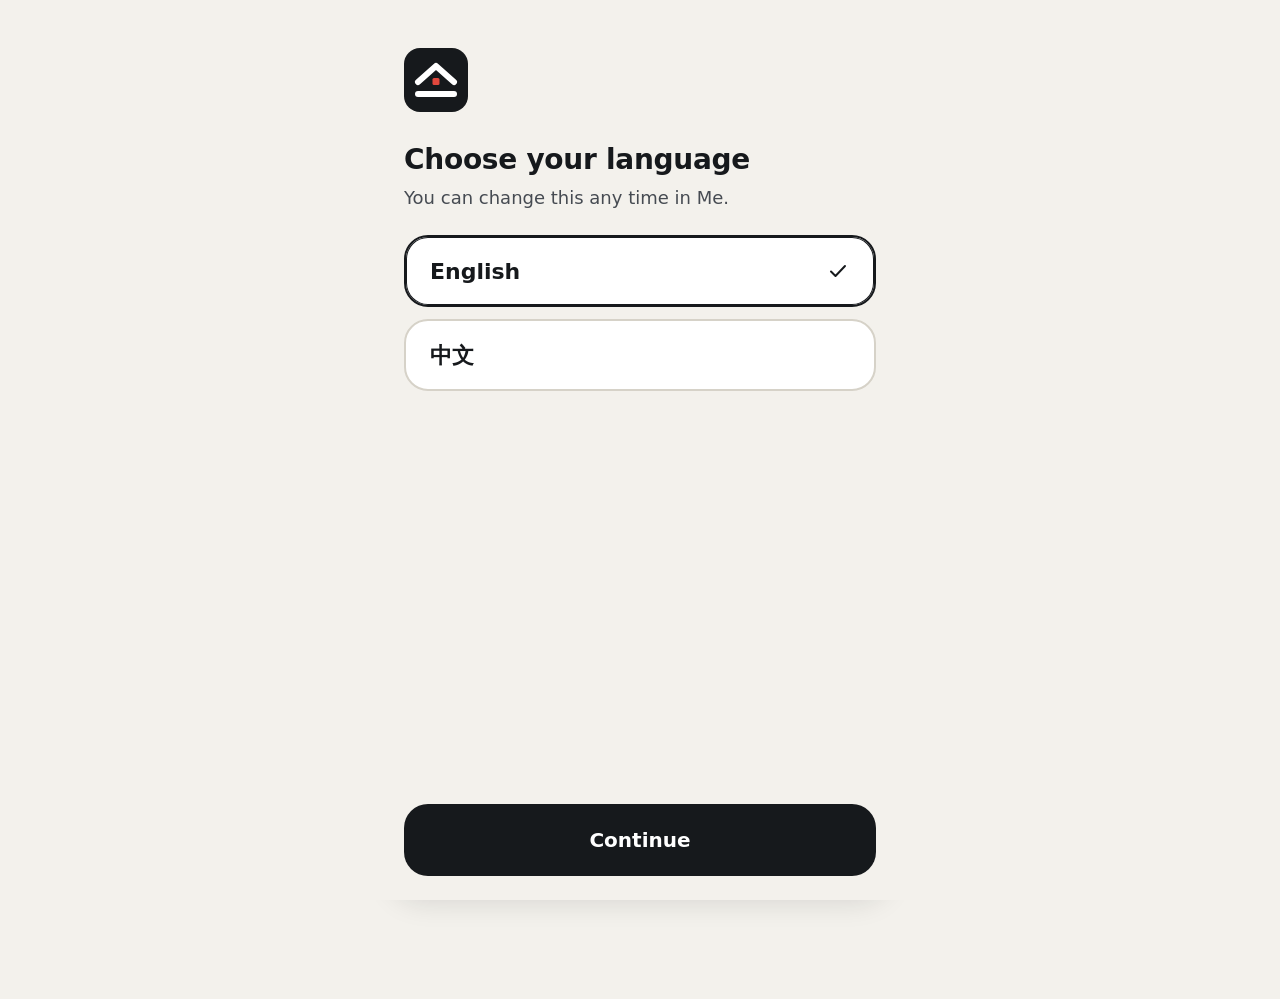
==== commit eea96b6d: "DEWS v2.1.0: onboarding guide, live compass, live map and directions to safety, glass layers Co-Auth" ====
--- a/index.html
+++ b/index.html
@@ -25,6 +25,7 @@
   --blue:#1F5FAD; --on-blue:#FFFFFF;
   --focus:#1F5FAD;
   --scrim:rgba(10,12,14,.55);
+  --glass:rgba(255,255,255,.72); --glass-line:rgba(255,255,255,.75); --glass-edge:rgba(22,25,28,.10); --glass-hi:rgba(255,255,255,.9); --glass-shadow:0 10px 30px rgba(22,25,28,.14);
   --r-sm:10px; --r-md:16px; --r-lg:24px; --r-pill:999px;
   --s1:4px; --s2:8px; --s3:12px; --s4:16px; --s5:24px; --s6:32px; --s7:48px;
   --tap:56px; --tap-lg:72px;
@@ -39,6 +40,7 @@
     --red:#C9362B; --red-text:#FF8478; --red-soft:#3A1A17;
     --orange-text:#F59A4A; --green:#1C7A4A; --green-text:#5BCB8E; --green-soft:#16301F;
     --blue:#2A6CC0; --focus:#7FB0FF; --scrim:rgba(0,0,0,.7);
+    --glass:rgba(30,33,37,.74); --glass-line:rgba(255,255,255,.12); --glass-edge:rgba(0,0,0,.4); --glass-hi:rgba(255,255,255,.10); --glass-shadow:0 10px 30px rgba(0,0,0,.45);
     color-scheme:dark;
   }
 }
@@ -49,10 +51,12 @@
   --red:#C9362B; --red-text:#FF8478; --red-soft:#3A1A17;
   --orange-text:#F59A4A; --green:#1C7A4A; --green-text:#5BCB8E; --green-soft:#16301F;
   --blue:#2A6CC0; --focus:#7FB0FF; --scrim:rgba(0,0,0,.7);
+  --glass:rgba(30,33,37,.74); --glass-line:rgba(255,255,255,.12); --glass-edge:rgba(0,0,0,.4); --glass-hi:rgba(255,255,255,.10); --glass-shadow:0 10px 30px rgba(0,0,0,.45);
   color-scheme:dark;
 }
 body.em{ --bg:#0A0B0C; }
-:root[data-size="lg"]{ font-size:112.5%; }
+:root[data-size="lg"]{ font-size:118.75%; }
+:root[data-size="xl"]{ font-size:137.5%; }
 
 /* ===== base ===== */
 *{box-sizing:border-box;margin:0;padding:0;-webkit-tap-highlight-color:transparent}
@@ -66,9 +70,10 @@
 .ic{width:24px;height:24px;flex:none;fill:none;stroke:currentColor;stroke-width:2;stroke-linecap:round;stroke-linejoin:round}
 .ic.lg{width:32px;height:32px}
 .ic.xl{width:48px;height:48px;stroke-width:1.75}
-.wrap{max-width:520px;margin:0 auto;padding:0 var(--s4) calc(96px + env(safe-area-inset-bottom))}
+.wrap{max-width:520px;margin:0 auto;padding:0 var(--s4) calc(112px + env(safe-area-inset-bottom))}
 body.em .wrap{padding-bottom:calc(120px + env(safe-area-inset-bottom))}
 .grow{flex:1;min-width:0}
+#main:focus{outline:none}
 .sr{position:absolute;width:1px;height:1px;overflow:hidden;clip:rect(0 0 0 0)}
 
 /* ===== top bar ===== */
@@ -88,11 +93,10 @@
 .em-label{font-weight:700;font-size:.875rem;letter-spacing:.08em;text-transform:uppercase;color:var(--red-text)}
 
 /* ===== tabs ===== */
-.tabs{position:fixed;left:0;right:0;bottom:0;z-index:30;background:var(--surface);border-top:1px solid var(--line);
-  padding-bottom:env(safe-area-inset-bottom)}
-.tabs-in{max-width:520px;margin:0 auto;display:grid;grid-template-columns:repeat(4,1fr)}
-.tabs a{display:flex;flex-direction:column;align-items:center;gap:2px;padding:10px 0 8px;font-size:.75rem;font-weight:600;color:var(--ink-3)}
-.tabs a.on{color:var(--ink)}
+.tabs{position:fixed;left:12px;right:12px;bottom:calc(10px + env(safe-area-inset-bottom));z-index:30;max-width:496px;margin:0 auto;border-radius:30px;background:var(--surface);border:1px solid var(--line)}
+.tabs-in{display:grid;grid-template-columns:repeat(4,1fr);padding:4px}
+.tabs a{display:flex;flex-direction:column;align-items:center;gap:2px;padding:8px 0 6px;font-size:.75rem;font-weight:600;color:var(--ink-3);border-radius:24px}
+.tabs a.on{color:var(--ink);background:var(--glass-edge)}
 .tabs a.on .ic{stroke-width:2.5}
 body.em .tabs{display:none}
 
@@ -216,7 +220,7 @@
 .kind{display:inline-flex;align-items:center;gap:4px;font-size:.8125rem;font-weight:700;letter-spacing:.04em;color:var(--ink-3)}
 .kind::before{content:"";width:8px;height:8px;border-radius:2px;background:currentColor}
 .kind.k-evacuate{color:var(--orange-text)} .kind.k-shelter{color:var(--green-text)} .kind.k-contain{color:var(--red-text)}
-.hz-mini{display:flex;align-items:center;gap:var(--s2);font-weight:700;color:var(--ink-2);padding:var(--s2) 0 var(--s3)}
+.hz-mini{display:flex;align-items:center;gap:var(--s2);font-weight:700;font-size:1.0625rem;line-height:1.4;letter-spacing:0;color:var(--ink-2);padding:var(--s2) 0 var(--s3)}
 .hz-mini .kind{margin-left:var(--s2)}
 .now{background:var(--ink);color:var(--bg);border-radius:var(--r-lg);padding:var(--s5)}
 .now-l{display:block;font-size:.8125rem;font-weight:800;letter-spacing:.08em;text-transform:uppercase;opacity:.75;margin-bottom:var(--s2)}
@@ -226,7 +230,8 @@
 .steps li{display:flex;gap:var(--s4);padding:var(--s4) 0;border-top:1px solid var(--line)}
 .steps .n{flex:none;width:36px;height:36px;border-radius:50%;border:2px solid var(--ink-3);display:flex;align-items:center;justify-content:center;font-weight:800;color:var(--ink-2)}
 .steps p{font-size:1.3125rem;line-height:1.4;font-weight:600}
-.steps p a{text-decoration:underline;text-underline-offset:3px}
+.steps p a{text-decoration:underline;text-underline-offset:3px;white-space:nowrap}
+.now a{white-space:nowrap}
 .src{font-size:.8125rem;color:var(--ink-3);margin-top:var(--s5);line-height:1.5}
 .src a{text-decoration:underline;text-underline-offset:2px}
 .dock{position:fixed;left:0;right:0;bottom:0;z-index:30;background:var(--bg);border-top:1px solid var(--line);
@@ -368,6 +373,89 @@
   background:var(--ink);color:var(--bg);padding:var(--s3) var(--s4);border-radius:var(--r-md);font-weight:600;font-size:.9375rem;box-shadow:0 6px 24px rgba(0,0,0,.25)}
 .offbar{display:flex;align-items:center;gap:var(--s2);padding:var(--s2) var(--s3);margin-bottom:var(--s3);border-radius:var(--r-sm);background:var(--surface-2);font-size:.875rem;font-weight:600;color:var(--ink-2)}
 .offbar .ic{width:18px;height:18px}
+
+/* ===== liquid glass (floating layers only) ===== */
+.glass,.tabs,.top,.sheet,.toast{}
+@supports ((-webkit-backdrop-filter:blur(1px)) or (backdrop-filter:blur(1px))){
+  :root:not([data-glass="off"]) .glass,
+  :root:not([data-glass="off"]) .tabs,
+  :root:not([data-glass="off"]) .sheet{
+    background:var(--glass);-webkit-backdrop-filter:blur(24px) saturate(180%);backdrop-filter:blur(24px) saturate(180%);
+    border:1px solid var(--glass-line);box-shadow:inset 0 1px 0 var(--glass-hi),inset 0 0 0 1px var(--glass-edge),var(--glass-shadow)}
+  :root:not([data-glass="off"]) .top{background:color-mix(in srgb,var(--bg) 78%,transparent);-webkit-backdrop-filter:blur(20px) saturate(160%);backdrop-filter:blur(20px) saturate(160%)}
+}
+@media (prefers-reduced-transparency: reduce){
+  :root .glass,:root .tabs,:root .sheet{background:var(--surface)!important;-webkit-backdrop-filter:none!important;backdrop-filter:none!important}
+  :root .top{background:var(--bg)!important;-webkit-backdrop-filter:none!important;backdrop-filter:none!important}
+}
+.glass{background:var(--surface);border:1px solid var(--line)}
+
+/* ===== guide (live compass) ===== */
+.guide{display:flex;gap:var(--s4);align-items:center;padding:var(--s4);border-radius:var(--r-lg);background:var(--surface);border:1px solid var(--line);min-height:148px;width:100%;text-align:left}
+.dial{position:relative;flex:none;width:112px;height:112px;border-radius:50%;background:var(--surface-2)}
+.dial-ring{position:absolute;inset:0;border-radius:50%;transition:transform .12s linear}
+.dial-ring i{position:absolute;left:50%;top:4px;width:2px;height:8px;margin-left:-1px;background:var(--ink-3);border-radius:1px;transform-origin:1px 52px}
+.dial-ring b{position:absolute;left:50%;top:12px;transform:translateX(-50%);font-size:.75rem;font-weight:800;color:var(--red-text)}
+.needle{position:absolute;inset:18px;display:flex;align-items:center;justify-content:center;transition:transform .12s linear}
+.needle svg{width:64px;height:64px;fill:var(--green);stroke:var(--surface);stroke-width:1.5;stroke-linejoin:round}
+.needle.off svg{fill:var(--ink-3)}
+.guide .instr{font-size:1.5rem;line-height:1.2;font-weight:800;margin:2px 0}
+.guide .meta2{font-size:.9375rem;color:var(--ink-2);font-weight:600}
+.guide .tname{font-weight:700;line-height:1.3}
+.guide .small{margin-top:4px}
+.guide .btn{margin-top:var(--s3);min-height:48px}
+body.em .guide{border-color:var(--green);border-width:2px}
+
+/* ===== map ===== */
+.map-host,.map-host.maplibregl-map{position:absolute;inset:0;width:100%;height:100%}
+.mapbox{position:relative;height:min(52vh,420px);border-radius:var(--r-lg);overflow:hidden;background:var(--surface-2);border:1px solid var(--line);margin-top:var(--s4)}
+.mapbox .ovl,.go .ovl{position:absolute;inset:0;display:flex;align-items:center;justify-content:center;color:var(--ink-2);font-weight:600;pointer-events:none}
+.mk{width:36px;height:36px;border-radius:50%;display:flex;align-items:center;justify-content:center;color:#fff;border:2px solid #fff;box-shadow:0 2px 6px rgba(0,0,0,.3);cursor:pointer;padding:0}
+.mk .ic{width:18px;height:18px;stroke-width:2.5}
+.mk.is-target{width:46px;height:46px;box-shadow:0 0 0 4px rgba(255,255,255,.9),0 0 0 7px var(--ink);z-index:2}
+.t-shelter,.t-assembly{background:var(--green)} .t-hospital{background:var(--red)} .t-water{background:var(--blue)} .t-power,.t-rescue{background:#464B52}
+.me-mk{position:relative;width:22px;height:22px}
+.me-mk .dot{position:absolute;inset:0;border-radius:50%;background:var(--blue);border:3px solid #fff;box-shadow:0 0 0 6px rgba(31,95,173,.22)}
+.me-mk .cone{position:absolute;left:50%;top:50%;width:0;height:0;margin-left:-22px;margin-top:-56px;border-left:22px solid transparent;border-right:22px solid transparent;border-bottom:56px solid rgba(31,95,173,.28);transform-origin:22px 56px;border-radius:50%}
+.maplibregl-ctrl-attrib{font-size:10px}
+/* full-screen go view */
+.go{position:fixed;inset:0;z-index:40;background:var(--surface-2)}
+.go-map{position:absolute;inset:0}
+.go-top{position:absolute;left:12px;right:12px;top:calc(10px + env(safe-area-inset-top));display:flex;align-items:center;gap:var(--s2);padding:4px 12px 4px 4px;border-radius:28px;max-width:496px;margin:0 auto;z-index:2}
+.go-top h1{font-size:1.0625rem;font-weight:800;letter-spacing:0;flex:1}
+.go-side{position:absolute;right:12px;top:calc(76px + env(safe-area-inset-top));display:flex;flex-direction:column;gap:10px;z-index:2}
+.fab{width:52px;height:52px;border-radius:50%;display:flex;align-items:center;justify-content:center}
+.fab[aria-pressed="true"]{background:var(--ink)!important;color:var(--bg)}
+.go-panel{position:absolute;left:12px;right:12px;bottom:calc(12px + env(safe-area-inset-bottom));max-width:496px;margin:0 auto;border-radius:28px;padding:var(--s4);z-index:2}
+.go-panel .row{align-items:center}
+.go-panel .dial{width:96px;height:96px}
+.go-panel .needle{inset:14px} .go-panel .needle svg{width:56px;height:56px}
+.go-panel .instr{font-size:1.625rem;font-weight:800;line-height:1.15}
+.go-panel .tname{font-weight:700;margin-top:2px}
+.go-panel .meta2{color:var(--ink-2);font-weight:600;font-size:.9375rem}
+.go-panel .chips{margin-top:var(--s3);flex-wrap:nowrap;overflow-x:auto;scrollbar-width:none}
+.go-panel .pick{flex:none;white-space:nowrap;min-height:44px;background:transparent}
+.go-panel .pick[aria-pressed="true"]{background:var(--ink);color:var(--bg)}
+.warnline{display:flex;gap:6px;align-items:flex-start;font-size:.8125rem;line-height:1.4;color:var(--ink-2);margin-top:var(--s3)}
+.warnline .ic{width:16px;height:16px;color:var(--red-text);margin-top:1px}
+
+/* ===== onboarding slides ===== */
+.ob-dots{display:flex;gap:6px;justify-content:center;margin:var(--s5) 0 var(--s4)}
+.ob-dots i{width:8px;height:8px;border-radius:4px;background:var(--line);transition:width .2s}
+.ob-dots i.on{width:24px;background:var(--ink)}
+.ob-top{display:flex;justify-content:space-between;align-items:center;min-height:44px}
+.ob-art{margin-top:var(--s6);height:220px;border-radius:var(--r-lg);background:var(--surface);border:1px solid var(--line);position:relative;overflow:hidden;display:flex;align-items:center;justify-content:center}
+.ob-art .big-ic{width:88px;height:88px;border-radius:28px;display:flex;align-items:center;justify-content:center;background:var(--surface-2)}
+.ob-art .big-ic .ic{width:48px;height:48px;stroke-width:1.75}
+.ob-art .mini-tabs{position:absolute;left:16px;right:16px;bottom:16px;display:grid;grid-template-columns:repeat(4,1fr);padding:4px;border-radius:24px;background:var(--surface-2)}
+.ob-art .mini-tabs span{display:flex;flex-direction:column;align-items:center;gap:2px;padding:6px 0;font-size:.6875rem;font-weight:600;color:var(--ink-3);border-radius:20px}
+.ob-art .mini-tabs span .ic{width:20px;height:20px}
+.ob-art .mini-tabs span.on{background:var(--surface);color:var(--ink);box-shadow:0 0 0 2px var(--ink)}
+.ob-art .mini-top{position:absolute;right:16px;top:16px}
+.ob-art .mini-top .sosbtn{box-shadow:0 0 0 4px var(--bg),0 0 0 6px var(--red)}
+.ob h1{font-size:1.75rem}
+.ob p.sub{font-size:1.125rem;line-height:1.5}
+
 @media (prefers-reduced-motion: reduce){*{animation:none!important;transition:none!important}}
 @media (min-width:700px){ body{background:var(--bg)} }
 </style>
@@ -377,6 +465,7 @@
 <div id="layer"></div>
 <noscript><p style="padding:24px">DEWS needs JavaScript. In a life-threatening emergency, call 000.</p></noscript>
 <script src="content.js"></script>
+<script src="nav.js"></script>
 <script>
 (function(){
 'use strict';
@@ -384,7 +473,7 @@
 /* ---------- state ---------- */
 var KEY = 'dews2';
 var DEFAULTS = {
-  lang: null, size: 'std', theme: 'auto',
+  lang: null, size: 'std', theme: 'auto', glass: 'on',
   kit: { people: 1, baby: false, pet: false, have: {} },
   plan: { people: [{ name: '', phone: '' }], near: '', far: '', contact: '', trigger: '' },
   card: { name: '', lang: '', blood: '', allergies: '', meds: '', conditions: '', contactName: '', contactPhone: '', address: '' },
@@ -470,6 +559,7 @@
   locate:'<circle cx="12" cy="12" r="7"/><circle cx="12" cy="12" r="2.5"/><path d="M12 2v3M12 19v3M2 12h3M19 12h3"/>'
 };
 function ic(n, cls){ return '<svg class="ic ' + (cls || '') + '" viewBox="0 0 24 24" aria-hidden="true">' + (P[n] || '') + '</svg>'; }
+window.ICON_PATHS = P;
 var MARK = '<svg class="mark" viewBox="0 0 64 64" aria-hidden="true"><rect width="64" height="64" rx="16" fill="#16191C"/><path d="M14 34L32 18l18 16" fill="none" stroke="#fff" stroke-width="6" stroke-linecap="round" stroke-linejoin="round"/><path d="M14 46h36" stroke="#fff" stroke-width="6" stroke-linecap="round"/><rect x="28.5" y="30" width="7" height="7" rx="1.5" fill="#E2483D"/></svg>';
 
 /* ---------- readiness ---------- */
@@ -504,8 +594,10 @@
   document.documentElement.lang = li() ? 'zh-CN' : 'en';
   document.documentElement.setAttribute('data-size', S.size);
   if (S.theme === 'auto') document.documentElement.removeAttribute('data-theme'); else document.documentElement.setAttribute('data-theme', S.theme);
+  document.documentElement.setAttribute('data-glass', S.glass || 'on');
   document.body.classList.toggle('em', em);
   document.title = em ? 'DEWS — ' + t('sos') : 'DEWS';
+  if (p[1] === 'go' && (p[0] === 'sos' || p[0] === 'map')) { document.getElementById('app').innerHTML = vGo(em); renderLayer(); after(p); return; }
 
   if (em) {
     var r = sosRoute(p); main = r.main; dock = r.dock || ''; top = emTop(p.length > 1 ? r.back || '#/sos' : null);
@@ -523,7 +615,7 @@
     tabLink('#/prepare', 'shield', t('tabPrep'), tab === 'prepare') +
     tabLink('#/map', 'pin', t('tabMap'), tab === 'map') +
     tabLink('#/me', 'user', t('tabMe'), tab === 'me') + '</div></nav>';
-  document.getElementById('app').innerHTML = top + '<main class="wrap" id="main">' + offlineBar() + main + '</main>' + (em ? dock : tabs);
+  document.getElementById('app').innerHTML = top + '<main class="wrap" id="main" tabindex="-1">' + offlineBar() + main + '</main>' + (em ? dock : tabs);
   renderLayer();
   after(p);
 }
@@ -588,6 +680,7 @@
   if (!S.demo.alert) return vHome();
   var a = SAMPLE_ALERT, L = LEVELS[a.level], h = hz(a.hazard);
   return '<div class="page-head"><a class="iconbtn" href="#/">' + ic('chevL') + t('back') + '</a></div>' +
+    '<h1 class="sr">' + esc(tx(L.name)) + ' — ' + esc(tx(h.name)) + '</h1>' +
     '<div class="alert lv-' + a.level + '"><div class="alert-band">' + ic(h.icon) + esc(tx(L.name)) + '<span class="chip sample">' + t('sample') + '</span></div>' +
     '<div class="alert-body"><div class="alert-act">' + esc(tx(a.action)) + '</div>' +
     '<div class="alert-meta">' + esc(tx(h.name)) + ' · ' + esc(tx(a.area)) + ' · ' + t('issued') + ' ' + a.issued + '</div>' + meter(a.level) +
@@ -631,7 +724,7 @@
   var list = HAZARDS.slice();
   if (ctx) list.sort(function(a, b){ return (b.id === ctx.id) - (a.id === ctx.id); });
   return (ctx ? '<a class="ctx-strip" href="#/sos/h/' + ctx.id + '">' + ic(ctx.icon) + '<span class="grow">' + esc(tx(LEVELS[SAMPLE_ALERT.level].name)) + ' · ' + esc(tx(ctx.name)) + ' — ' + esc(tx(SAMPLE_ALERT.action)) + '</span><span class="chip sample">' + t('sample') + '</span></a>' : '') +
-    '<div class="em-actions"><a class="emb red" href="tel:000">' + ic('phone') + t('emCall') + '</a>' +
+    '<div class="em-actions"><a class="emb red" href="tel:000">' + ic('phone') + t('emCall') + '</a>' + guideCard() +
     '<div class="em-two"><button class="emb" data-a="safe">' + ic('msg', 'lg') + t('emSafe') + '</button>' +
     '<a class="emb" href="#/sos/help">' + ic('users', 'lg') + t('emHelp') + '</a></div></div>' +
     '<h1 class="em-h">' + t('emTitle') + '</h1>' +
@@ -659,7 +752,7 @@
   var st = o.steps;
   return {
     back: '#/sos/h/' + h.id,
-    main: '<div class="hz-mini">' + ic(h.icon) + esc(tx(h.name)) + '<span class="kind k-' + o.kind + '">' + esc(tx(KINDS[o.kind])) + '</span></div>' +
+    main: '<h1 class="hz-mini">' + ic(h.icon) + esc(tx(h.name)) + '<span class="kind k-' + o.kind + '">' + esc(tx(KINDS[o.kind])) + '</span></h1>' +
       '<div class="now" aria-live="polite"><span class="now-l">' + t('doNow') + '</span><p>' + linkify(tx(st[0])) + '</p></div>' +
       (st.length > 1 ? '<h2 class="label">' + t('then') + '</h2><ol class="steps" style="margin-top:0">' + st.slice(1).map(function(s, i){
         return '<li><span class="n">' + (i + 2) + '</span><p>' + linkify(tx(s)) + '</p></li>'; }).join('') + '</ol>' : '') +
@@ -668,7 +761,7 @@
   };
 }
 function dockCall(extra){
-  return '<div class="dock"><div class="dock-in">' + (extra || '') + '<a class="btn btn-red" href="tel:000">' + ic('phone') + t('emCall') + '</a></div></div>';
+  return '<aside class="dock" aria-label="000"><div class="dock-in">' + (extra || '') + '<a class="btn btn-red" href="tel:000">' + ic('phone') + t('emCall') + '</a></div></aside>';
 }
 
 /* help request */
@@ -775,35 +868,99 @@
       '<button class="btn btn-lg btn-primary" style="margin-top:16px" data-a="quizNext">' + t('next') + '</button>' : '');
 }
 
-/* ---------- MAP ---------- */
-var RANGE = 1600; /* metres from centre to edge */
-function bearing(dx, dy){ var b = Math.atan2(dx, -dy) * 180 / Math.PI; return (b + 360) % 360; }
+/* ---------- MAP & GUIDANCE ---------- */
 function dirName(b){ var n = li() ? ['北', '东北', '东', '东南', '南', '西南', '西', '西北'] : ['N', 'NE', 'E', 'SE', 'S', 'SW', 'W', 'NW']; return n[Math.round(b / 45) % 8]; }
-function fmtDist(m){ return m < 1000 ? Math.round(m / 10) * 10 + ' m' : (m / 1000).toFixed(1) + ' km'; }
+function fmtDist(m){ if (m == null) return '—'; return m < 1000 ? Math.round(m / 10) * 10 + ' m' : (m / 1000).toFixed(1) + ' km'; }
+function placeName(p){ var n = li() ? (p.nameZh || p.name) : (p.name || p.nameZh); return n || tx((PLACE_TYPES[p.type] || {}).name); }
+function relText(g){
+  if (g.d < 25) return t('arrived');
+  if (g.rel == null) {
+    var names = li() ? ['北', '东北', '东', '东南', '南', '西南', '西', '西北'] : ['north', 'north-east', 'east', 'south-east', 'south', 'south-west', 'west', 'north-west'];
+    var n = names[Math.round(g.b / 45) % 8]; return t('dHead') + (li() ? '' : ' ') + n + t('dHeadSuffix');
+  }
+  var r = g.rel;
+  return t(r <= 20 || r >= 340 ? 'dStraight' : r < 60 ? 'dBearR' : r < 120 ? 'dRight' : r < 160 ? 'dBackR' : r <= 200 ? 'dAround' : r < 240 ? 'dBackL' : r < 300 ? 'dLeft' : 'dBearL');
+}
+function distLine(g){ return fmtDist(g.d) + ' · ' + g.mins + ' ' + t('minWalk') + ' · ' + (g.viaRoute ? t('viaRoute') : t('straight')); }
+function dialHTML(){
+  var ticks = ''; for (var i = 0; i < 12; i++) ticks += '<i style="transform:rotate(' + (i * 30) + 'deg)"></i>';
+  return '<div class="dial" aria-hidden="true"><div class="dial-ring" data-live="ring">' + ticks + '<b>N</b></div>' +
+    '<div class="needle off" data-live="needle"><svg viewBox="0 0 24 24"><path d="M12 2l7 19-7-4-7 4z"/></svg></div></div>';
+}
+function srcNote(){
+  var s = NAV.state.src;
+  return (s === 'osm' ? t('srcOsm') : s === 'cache' ? t('srcCache') : t('srcSample')) + ' ' + t('officialNote');
+}
+function guideBody(){
+  var st = NAV.state, g = NAV.guide();
+  if (!st.pos) {
+    if (st.loc === 'denied' || st.loc === 'unavailable') return '<span class="eyebrow">' + t('guideTitle') + '</span><p class="tname">' + t('guideDenied') + '</p>';
+    if (st.loc === 'asking') return '<span class="eyebrow">' + t('guideTitle') + '</span><p class="instr">' + t('guideLocating') + '</p>';
+    return '<span class="eyebrow">' + t('guideTitle') + '</span><p class="tname">' + t('guideEnableSub') + '</p><button class="btn btn-green" data-a="navEnable">' + ic('locate') + t('guideEnable') + '</button>';
+  }
+  if (!g) return '<span class="eyebrow">' + t('guideTitle') + '</span><p class="instr">' + t('guideLocating') + '</p>';
+  return '<span class="eyebrow">' + t('guideTitle') + ' · ' + esc(tx(PLACE_TYPES[g.t.p.type].name)) + '</span>' +
+    '<p class="instr" data-live="instr">' + esc(relText(g)) + '</p>' +
+    '<p class="tname">' + esc(placeName(g.t.p)) + (g.t.p.sample ? ' <span class="chip sample">' + t('sample') + '</span>' : '') + '</p>' +
+    '<p class="meta2" data-live="dist">' + distLine(g) + '</p>' +
+    (st.compass === 'needs-tap' ? '<button class="btn btn-line" data-a="navEnable">' + ic('arrow') + t('compassTap') + '</button>' :
+     st.compass === 'unavailable' ? '<p class="small">' + t('compassNone') + '</p>' : '');
+}
+function guideCard(){ return '<div class="guide" data-a="openGo" role="link" tabindex="0" aria-label="' + t('openMap') + '">' + dialHTML() + '<div class="grow">' + guideBody() + '</div></div>'; }
+function rot(el, deg){
+  var prev = el._a == null ? deg : el._a, d = ((deg - prev) % 360 + 540) % 360 - 180;
+  el._a = prev + d; el.style.transform = 'rotate(' + el._a + 'deg)';
+}
+function updateLive(){
+  var st = NAV.state, g = NAV.guide(), h = st.heading;
+  document.querySelectorAll('[data-live="ring"]').forEach(function(el){ rot(el, h == null ? 0 : -h); });
+  document.querySelectorAll('[data-live="needle"]').forEach(function(el){
+    if (!g) { el.classList.add('off'); return; }
+    el.classList.remove('off'); rot(el, h == null ? g.b : g.rel);
+  });
+  if (g) {
+    document.querySelectorAll('[data-live="instr"]').forEach(function(el){ el.textContent = relText(g); });
+    document.querySelectorAll('[data-live="dist"]').forEach(function(el){ el.textContent = distLine(g); });
+  }
+  document.querySelectorAll('[data-live-b]').forEach(function(el){ var b = +el.getAttribute('data-live-b'); rot(el, h == null ? b : b - h); });
+}
 function vMap(){
-  var list = SAMPLE_PLACES.map(function(p){ var d = Math.sqrt(p.dx * p.dx + p.dy * p.dy); return { p: p, d: d, b: bearing(p.dx, p.dy) }; })
-    .filter(function(x){ return filter === 'all' || x.p.type === filter; }).sort(function(a, b){ return a.d - b.d; });
-  var types = ['all', 'shelter', 'hospital', 'water', 'power'];
-  var rot = heading == null ? 0 : -heading;
-  return '<div class="page-head"><h1>' + t('mapTitle') + '</h1><p class="sub">' + t('mapSub') + '</p></div>' +
-    '<div class="filters">' + types.map(function(k){
+  var st = NAV.state, all = NAV.list(), types = ['all'];
+  all.forEach(function(x){ if (types.indexOf(x.p.type) < 0) types.push(x.p.type); });
+  if (types.indexOf(filter) < 0) filter = 'all';
+  var list = all.filter(function(x){ return filter === 'all' || x.p.type === filter; }).slice(0, 30), tg = NAV.target();
+  return '<div class="page-head"><h1>' + t('mapTitle') + '</h1></div>' +
+    (!st.pos && st.loc !== 'asking' && st.loc !== 'denied' ? '<div class="callout">' + ic('locate') + '<div class="grow">' + t('guideEnableSub') + '<button class="btn btn-primary" style="margin-top:12px" data-a="navEnable">' + t('guideEnable') + '</button></div></div>' : '') +
+    (st.loc === 'denied' ? '<div class="callout">' + ic('locate') + '<span>' + t('guideDenied') + '</span></div>' : '') +
+    '<div class="filters" style="margin-top:12px">' + types.map(function(k){
       return '<button class="pick" data-a="filter" data-v="' + k + '" aria-pressed="' + (filter === k) + '">' + (k === 'all' ? t('mapAll') : ic(PLACE_TYPES[k].icon) + tx(PLACE_TYPES[k].name)) + '</button>'; }).join('') + '</div>' +
-    '<div class="radar-wrap"><div class="radar" id="radar" style="transform:rotate(' + rot + 'deg)">' +
-    '<svg class="rings" viewBox="-160 -160 320 320" aria-hidden="true"><line x1="-160" y1="0" x2="160" y2="0"/><line x1="0" y1="-160" x2="0" y2="160"/>' +
-    [50, 100, 150].map(function(r){ return '<circle r="' + r + '"/>'; }).join('') +
-    '<text x="4" y="46">500 m</text><text x="4" y="96">1 km</text><text x="4" y="146">1.5 km</text></svg>' +
-    list.map(function(x){
-      var l = 50 + x.p.dx / (RANGE * 2) * 100, tp = 50 + x.p.dy / (RANGE * 2) * 100;
-      return '<span class="mk t-' + x.p.type + '" style="left:' + l + '%;top:' + tp + '%;transform:rotate(' + (-rot) + 'deg)" title="' + esc(tx(x.p.name)) + '">' + ic(PLACE_TYPES[x.p.type].icon) + '</span>';
-    }).join('') + '<span class="me-dot"></span><span class="north" style="transform:translateX(-50%) rotate(' + (-rot) + 'deg)">N</span></div></div>' +
-    '<div class="row" style="margin-top:12px;gap:8px"><button class="btn btn-line" style="flex:1" data-a="locate">' + ic('locate') + t('mapLocate') + '</button>' +
-    '<button class="btn btn-line" style="flex:1" data-a="compass" aria-pressed="' + (heading != null) + '">' + ic('arrow') + t('mapCompass') + '</button></div>' +
-    '<p class="small" style="margin-top:8px">' + (here ? '' : t('mapNoLoc') + ' · ') + t('sampleData') + '</p>' +
-    '<section style="margin-top:16px">' + list.map(function(x){
-      return '<div class="pl"><span class="mk t-' + x.p.type + '">' + ic(PLACE_TYPES[x.p.type].icon) + '</span><div class="grow"><div class="nm">' + esc(tx(x.p.name)) + '</div><div class="nt">' + esc(tx(x.p.note)) + '</div></div>' +
-        '<div><div class="dist">' + fmtDist(x.d) + '</div><div class="dir"><svg class="ic" viewBox="0 0 24 24" aria-hidden="true" style="transform:rotate(' + (x.b + rot) + 'deg)">' + P.arrow + '</svg>' + dirName(x.b) + '</div></div></div>';
+    '<div class="mapbox" id="mapSlot">' + (NAV.mapState() === 'failed' ? '<div class="ovl">' + t('mapFailed') + '</div>' : NAV.mapState() !== 'ready' ? '<div class="ovl">' + t('mapLoading') + '</div>' : '') + '</div>' +
+    '<p class="small" style="margin-top:8px">' + srcNote() + '</p>' +
+    (tg && st.pos ? '<a class="btn btn-primary" style="margin-top:12px" href="#/map/go">' + ic('arrow') + t('startGuide') + ' · ' + esc(placeName(tg.p)) + '</a>' : '') +
+    '<section style="margin-top:12px">' + list.map(function(x){
+      var on = tg && tg.p.id === x.p.id;
+      return '<button class="pl" style="width:100%;text-align:left' + (on ? ';background:var(--surface-2);border-radius:12px;padding-left:8px;padding-right:8px' : '') + '" data-a="pickPlace" data-id="' + x.p.id + '">' +
+        '<span class="mk t-' + x.p.type + '" style="position:static;margin:0;border:0;width:40px;height:40px">' + ic(PLACE_TYPES[x.p.type].icon) + '</span>' +
+        '<div class="grow"><div class="nm">' + esc(placeName(x.p)) + '</div><div class="nt">' + esc(tx(PLACE_TYPES[x.p.type].name)) + (x.p.note ? ' · ' + esc(typeof x.p.note === 'string' ? x.p.note : tx(x.p.note)) : '') + '</div></div>' +
+        '<div><div class="dist">' + fmtDist(x.d) + '</div>' + (x.b != null ? '<div class="dir"><svg class="ic" viewBox="0 0 24 24" aria-hidden="true" data-live-b="' + Math.round(x.b) + '">' + P.arrow + '</svg>' + dirName(x.b) + '</div>' : '') + '</div></button>';
     }).join('') + '</section>';
 }
+function vGo(em){
+  var back = em ? '#/sos' : '#/map', tg = NAV.target();
+  var safe = NAV.list().filter(function(x){ return ['assembly', 'shelter', 'rescue', 'hospital'].indexOf(x.p.type) >= 0; }).slice(0, 6);
+  return '<main class="go" id="main" tabindex="-1"><div class="go-map" id="mapSlot" role="img" aria-label="' + t('mapTitle') + '">' + (NAV.mapState() === 'failed' ? '<div class="ovl">' + t('mapFailed') + '</div>' : NAV.mapState() !== 'ready' ? '<div class="ovl">' + t('mapLoading') + '</div>' : '') + '</div>' +
+    '<header class="go-top glass"><a class="iconbtn" href="' + back + '" aria-label="' + t('back') + '">' + ic('chevL') + '</a><h1>' + t('goTitle') + '</h1>' +
+    (em ? '<a class="sosbtn" href="tel:000">' + ic('phone') + '000</a>' : '') + '</header>' +
+    '<div class="go-side"><button class="fab glass" data-a="recenter" aria-label="' + t('recenter') + '">' + ic('locate') + '</button>' +
+    '<button class="fab glass" data-a="follow" aria-pressed="' + NAV.state.follow + '" aria-label="' + t('followHeading') + '">' + ic('arrow') + '</button></div>' +
+    '<section class="go-panel glass" aria-live="polite"><div class="row">' + dialHTML() + '<div class="grow">' + guideBody() + '</div></div>' +
+    (safe.length > 1 ? '<div class="chips">' + safe.map(function(x){
+      return '<button class="pick" data-a="pickPlace" data-id="' + x.p.id + '" aria-pressed="' + !!(tg && tg.p.id === x.p.id) + '">' + ic(PLACE_TYPES[x.p.type].icon) + esc(placeName(x.p)) + ' · ' + fmtDist(x.d) + '</button>'; }).join('') + '</div>' : '') +
+    '<p class="warnline">' + ic('alert') + '<span>' + t('hazardWarn') + '</span></p>' +
+    '<p class="small" style="margin-top:4px;font-size:.75rem">' + srcNote() + '</p></section></main>';
+}
+function isDark(){ return S.theme === 'dark' || (S.theme === 'auto' && window.matchMedia && matchMedia('(prefers-color-scheme: dark)').matches); }
+function usesNav(p){ return (p[0] === 'sos' && (p.length === 1 || p[1] === 'go')) || p[0] === 'map'; }
 
 /* ---------- ME ---------- */
 function cardKV(){
@@ -820,8 +977,9 @@
     '<p class="small" style="margin-top:8px">' + t('cardSub') + ' ' + t('cardPrivacy') + '</p>' +
     '<h2 class="label">' + t('settings') + '</h2><section class="card">' +
     '<div class="set" style="margin-top:0"><span>' + t('language') + '</span>' + segc('lang', [['en', 'English'], ['zh', '中文']]) + '</div>' +
-    '<div class="set"><span>' + t('textSize') + '</span>' + segc('size', [['std', t('sizeStd')], ['lg', t('sizeLg')]]) + '</div>' +
+    '<div class="set"><span>' + t('textSize') + '</span>' + segc('size', [['std', t('sizeStd')], ['lg', t('sizeLg')], ['xl', t('sizeXl')]]) + '</div>' +
     '<div class="set"><span>' + t('theme') + '</span>' + segc('theme', [['auto', t('themeAuto')], ['light', t('themeLight')], ['dark', t('themeDark')]]) + '</div>' +
+    '<div class="set"><span>' + t('glass') + '</span>' + segc('glass', [['on', t('glassOn')], ['off', t('glassOff')]]) + '</div>' +
     '<div class="set"><button class="toggle" data-a="demoToggle" aria-pressed="' + S.demo.alert + '"><span class="grow">' + t('demoAlert') + '<br><span class="small">' + t('demoAlertSub') + '</span></span><span class="sw"></span></button></div></section>' +
     '<h2 class="label">' + t('about') + '</h2>' +
     '<div class="stack"><a class="link-row" href="#/me/sources"><span class="badge">' + ic('shield') + '</span><span class="grow"><span class="t">' + t('sourcesTitle') + '</span><br><span class="d">' + t('sourcesSub') + '</span></span><span class="chev">' + ic('chevR') + '</span></a>' +
@@ -842,7 +1000,8 @@
 }
 function vSources(){
   return backTo('#/me') + '<div class="page-head"><h1>' + t('sourcesTitle') + '</h1><p class="sub">' + t('sourcesSub') + ' ' + t('checked') + ' ' + CONTENT_CHECKED + '.</p></div>' +
-    '<div class="src-list">' + Object.keys(SOURCES).map(function(k){ var s = SOURCES[k]; return '<a href="' + s.u + '" target="_blank" rel="noopener"><b>' + esc(s.t) + '</b><span>' + esc(s.u) + '</span></a>'; }).join('') + '</div>';
+    '<div class="src-list">' + Object.keys(SOURCES).map(function(k){ var s = SOURCES[k]; return '<a href="' + s.u + '" target="_blank" rel="noopener"><b>' + esc(s.t) + '</b><span>' + esc(s.u) + '</span></a>'; }).join('') + '</div>' +
+    '<h2 class="label">Map &amp; places</h2><p class="small">Map tiles: OpenFreeMap · © OpenMapTiles · © OpenStreetMap contributors. Places: OpenStreetMap via Overpass API. Walking routes: FOSSGIS OSRM (routing.openstreetmap.de). Map library: MapLibre GL JS (BSD-3).</p>';
 }
 
 /* ---------- layer: onboarding, sheets, tools ---------- */
@@ -856,15 +1015,32 @@
   else if (S.demo.alert && !S.demo.answered && (p.length === 0)) { CI = 'affected'; h = checkinSheet(); }
   L.innerHTML = h;
 }
+var OB = 0;
+var OB_SLIDES = [{ k: 'ob1', art: 'mark' }, { k: 'ob2', art: 'sos' }, { k: 'ob3', tab: 0, icon: 'sun' }, { k: 'ob4', tab: 1, icon: 'shield' }, { k: 'ob5', tab: 2, icon: 'pin' }, { k: 'ob6', tab: 3, icon: 'user' }, { k: 'obPerm', art: 'perm' }];
 function onboarding(){
   var pick = S.pre || 'en', zh = pick === 'zh';
   function T(k){ return STR[k][zh ? 1 : 0]; }
-  return '<div class="ob" role="dialog" aria-modal="true"><div class="ob-in">' + MARK +
-    '<h1>' + T('obTitle') + '</h1><p class="sub">' + T('obSub') + '</p>' +
-    '<div class="lang-pick"><button data-a="obLang" data-v="en" aria-pressed="' + !zh + '">English' + ic('check') + '</button>' +
-    '<button data-a="obLang" data-v="zh" aria-pressed="' + zh + '">中文' + ic('check') + '</button></div>' +
-    '<div class="sp"></div><div class="callout">' + ic('shield') + '<span>' + T('obNote') + '</span></div>' +
-    '<button class="btn btn-lg btn-primary" style="margin-top:16px" data-a="obStart">' + T('obStart') + '</button></div></div>';
+  if (OB === 0) {
+    return '<div class="ob" role="dialog" aria-modal="true" aria-labelledby="ob-h"><div class="ob-in">' + MARK +
+      '<h1 id="ob-h">' + T('obTitle') + '</h1><p class="sub">' + T('obSub') + '</p>' +
+      '<div class="lang-pick"><button data-a="obLang" data-v="en" aria-pressed="' + !zh + '">English' + ic('check') + '</button>' +
+      '<button data-a="obLang" data-v="zh" aria-pressed="' + zh + '">中文' + ic('check') + '</button></div>' +
+      '<div class="sp"></div><button class="btn btn-lg btn-primary" data-a="obNext">' + T('obContinue') + '</button></div></div>';
+  }
+  var sl = OB_SLIDES[OB - 1], art = '';
+  var tabs = [['sun', 'tabHome'], ['shield', 'tabPrep'], ['pin', 'tabMap'], ['user', 'tabMe']];
+  if (sl.art === 'mark') art = MARK.replace('class="mark"', 'class="mark" style="width:96px;height:96px"');
+  else if (sl.art === 'sos') art = '<div class="mini-top"><span class="sosbtn">' + ic('alert') + T('sos') + '</span></div><div class="big-ic" style="background:var(--red);color:var(--on-red)">' + ic('alert') + '</div>';
+  else if (sl.art === 'perm') art = '<div class="dial" style="width:140px;height:140px"><div class="dial-ring">' + (function(){ var x = ''; for (var i = 0; i < 12; i++) x += '<i style="transform:rotate(' + (i * 30) + 'deg);transform-origin:1px 66px"></i>'; return x; })() + '<b>N</b></div><div class="needle" style="transform:rotate(38deg);inset:24px"><svg viewBox="0 0 24 24" style="width:84px;height:84px"><path d="M12 2l7 19-7-4-7 4z"/></svg></div></div>';
+  else art = '<div class="big-ic" style="margin-bottom:64px">' + ic(sl.icon) + '</div><div class="mini-tabs">' + tabs.map(function(x, i){ return '<span class="' + (i === sl.tab ? 'on' : '') + '">' + ic(x[0]) + T(x[1]) + '</span>'; }).join('') + '</div>';
+  var title = T(sl.k + 'T'), desc = T(sl.k + 'D'), last = OB === OB_SLIDES.length;
+  return '<div class="ob" role="dialog" aria-modal="true" aria-labelledby="ob-h"><div class="ob-in">' +
+    '<div class="ob-top"><button class="iconbtn" data-a="obBack">' + ic('chevL') + T('obBack') + '</button>' + (last ? '' : '<button class="iconbtn" data-a="obSkip" style="color:var(--ink-2)">' + T('obSkip') + '</button>') + '</div>' +
+    '<div class="ob-art" aria-hidden="true">' + art + '</div>' +
+    '<div class="ob-dots" aria-hidden="true">' + OB_SLIDES.map(function(_, i){ return '<i class="' + (i === OB - 1 ? 'on' : '') + '"></i>'; }).join('') + '</div>' +
+    '<h1 id="ob-h" style="margin-top:0">' + title + '</h1><p class="sub">' + desc + '</p><div class="sp"></div>' +
+    (last ? '<button class="btn btn-lg btn-green" data-a="obAllow">' + ic('locate') + T('obAllow') + '</button><button class="btn btn-ghost" style="margin-top:8px" data-a="obFinish">' + T('obLater') + '</button>'
+          : '<button class="btn btn-lg btn-primary" data-a="obNext">' + T('obNext') + '</button>') + '</div></div>';
 }
 function toolView(){
   if (TOOL === 'torch') return '<div class="ov white" data-a="toolStop"><span class="hint">' + t('torchNote') + '</span><span class="hint">' + t('tapToStop') + '</span></div>';
@@ -936,7 +1112,16 @@
 }
 var A = {
   obLang: function(el){ S.pre = el.dataset.v; renderLayer(); },
-  obStart: function(){ S.lang = S.pre || 'en'; delete S.pre; save(); render(); },
+  obNext: function(){ if (!S.pre) S.pre = 'en'; OB = Math.min(OB + 1, OB_SLIDES.length); renderLayer(); },
+  obBack: function(){ OB = Math.max(0, OB - 1); renderLayer(); },
+  obSkip: function(){ OB = OB_SLIDES.length; renderLayer(); },
+  obAllow: function(){ NAV.enable(); A.obFinish(); },
+  obFinish: function(){ S.lang = S.pre || 'en'; delete S.pre; OB = 0; save(); render(); },
+  navEnable: function(){ NAV.enable().then(function(){ render(); }); render(); },
+  openGo: function(){ location.hash = parts()[0] === 'sos' ? '#/sos/go' : '#/map/go'; },
+  recenter: function(){ NAV.recenter(); },
+  follow: function(){ NAV.setFollow(!NAV.state.follow); },
+  pickPlace: function(el){ NAV.setTarget(el.dataset.id); },
   demoAlert: function(){ S.demo.alert = true; S.demo.answered = false; CI = null; save(); location.hash = '#/'; render(); },
   demoToggle: function(){ S.demo.alert = !S.demo.alert; S.demo.answered = false; save(); render(); },
   checkin: function(){ CI = 'affected'; renderLayer(); },
@@ -983,14 +1168,6 @@
   quizPick: function(el){ if (Q.picked != null) return; Q.picked = +el.dataset.i; if (Q.picked === QUIZ[Q.i].ok) Q.score++; render(); },
   quizNext: function(){ Q.i++; Q.picked = null; if (Q.i >= QUIZ.length) { S.quiz.best = Math.max(S.quiz.best || 0, Q.score); save(); } render(); window.scrollTo(0, 0); },
   filter: function(el){ filter = el.dataset.v; render(); },
-  locate: function(){ toast(t('mapLocating')); withLocation(function(c){ here = c; render(); }); },
-  compass: function(){
-    if (heading != null) { heading = null; window.removeEventListener('deviceorientation', onOrient); render(); return; }
-    var start = function(){ window.addEventListener('deviceorientation', onOrient); heading = 0; render(); };
-    if (window.DeviceOrientationEvent && typeof DeviceOrientationEvent.requestPermission === 'function')
-      DeviceOrientationEvent.requestPermission().then(function(s){ if (s === 'granted') start(); }).catch(function(){});
-    else start();
-  },
   set: function(el){ S[el.dataset.k] = el.dataset.v; save(); render(); },
   reset: function(){
     if (!resetArmed) { resetArmed = true; render(); setTimeout(function(){ resetArmed = false; }, 4000); return; }
@@ -998,13 +1175,6 @@
     S = JSON.parse(JSON.stringify(DEFAULTS)); resetArmed = false; location.hash = '#/'; render();
   }
 };
-var lastOrient = 0;
-function onOrient(e){
-  var h = e.webkitCompassHeading != null ? e.webkitCompassHeading : (e.absolute && e.alpha != null ? 360 - e.alpha : null);
-  if (h == null) return; heading = h;
-  var now = Date.now(); if (now - lastOrient < 150) return; lastOrient = now;
-  if (parts()[0] === 'map') { var y = window.scrollY; render(); window.scrollTo(0, y); }
-}
 document.addEventListener('click', function(e){
   var el = e.target.closest('[data-a]'); if (!el) return;
   var fn = A[el.dataset.a]; if (!fn) return;
@@ -1016,10 +1186,19 @@
   if (el.dataset.bind) { setPath(S, el.dataset.bind, el.value); save(); }
   if (el.dataset.hr && HR) HR[el.dataset.hr] = el.value;
 });
-document.addEventListener('keydown', function(e){ if (e.key === 'Escape') { if (TOOL) stopTool(); else if (CI) A.ciClose(); } });
-window.addEventListener('hashchange', function(){ render(); window.scrollTo(0, 0); });
+document.addEventListener('keydown', function(e){ if ((e.key === 'Enter' || e.key === ' ') && e.target.getAttribute && e.target.getAttribute('role') === 'link' && e.target.dataset.a) { e.preventDefault(); A[e.target.dataset.a](e.target, e); return; } if (e.key === 'Escape') { if (TOOL) stopTool(); else if (CI) A.ciClose(); } });
+window.addEventListener('hashchange', function(){ render(); window.scrollTo(0, 0); var m = document.getElementById('main'); if (m && !TOOL && !CI) try { m.focus({ preventScroll: true }); } catch (e) {} });
 window.addEventListener('online', render); window.addEventListener('offline', render);
-function after(p){ var m = document.getElementById('main'); if (m && p[0] === 'sos' && p[3]) { var n = m.querySelector('.now'); if (n) n.setAttribute('tabindex', '-1'); } }
+function after(p){
+  var m = document.getElementById('main'); if (m && p[0] === 'sos' && p[3]) { var n = m.querySelector('.now'); if (n) n.setAttribute('tabindex', '-1'); }
+  if (S.lang && usesNav(p)) NAV.auto();
+  var slot = document.getElementById('mapSlot');
+  if (slot && NAV.mapState() !== 'failed') NAV.mount(slot, { dark: document.body.classList.contains('em') || isDark() });
+  updateLive();
+}
+var navRendering = false;
+NAV.onChange(function(){ var p = parts(); if (!S.lang || TOOL || navRendering || !usesNav(p)) return; navRendering = true; var y = window.scrollY; render(); window.scrollTo(0, y); navRendering = false; });
+NAV.onLive(updateLive);
 
 /* ---------- offline ---------- */
 if ('serviceWorker' in navigator) {
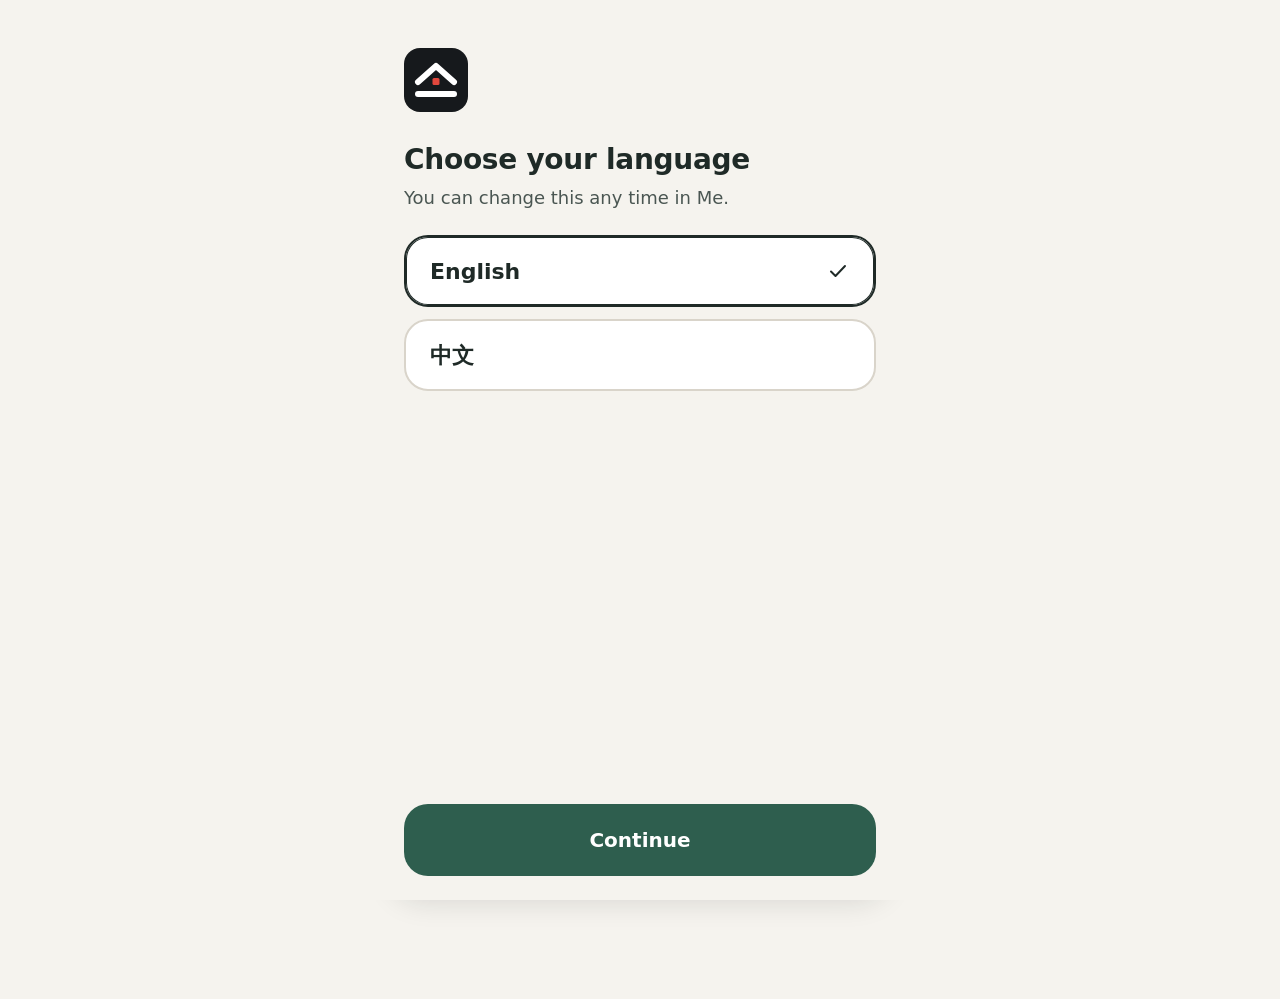
==== commit f2511e22: "DEWS v2.2.0: personal profile with access needs, colour palette trial Co-Authored-By: Claude Opus 5." ====
--- a/index.html
+++ b/index.html
@@ -55,6 +55,19 @@
   color-scheme:dark;
 }
 body.em{ --bg:#0A0B0C; }
+/* ===== trial palettes (A Eucalypt, B Harbour, C Okabe–Ito) ===== */
+:root[data-palette="a"]{--bg:#F5F3EE; --surface:#FFFFFF; --surface-2:#EAE7E0; --line:#D9D4CA; --ink:#1F2A27; --ink-2:#4A5652; --ink-3:#5D6763; --primary:#2E5E4E; --on-primary:#FFFFFF; --red:#B4432F; --red-text:#9E3826; --red-soft:#F6E3DE; --orange:#E58A3A; --orange-text:#94501A; --yellow:#F2CB57; --green:#2F7A55; --green-text:#276848; --green-soft:#DFEEE5; --blue:#2F6690; --focus:#2F6690;}
+@media (prefers-color-scheme: dark){:root[data-palette="a"]:not([data-theme="light"]){--bg:#121715; --surface:#1A201E; --surface-2:#232A27; --line:#313936; --ink:#EEF0EC; --ink-2:#B9C0BC; --ink-3:#8F9893; --primary:#9CC9B4; --on-primary:#10251C; --red:#B84733; --red-text:#F19A88; --red-soft:#3A1E19; --orange:#E58A3A; --orange-text:#F0A766; --yellow:#F2CB57; --green:#2F7A55; --green-text:#7CC9A0; --green-soft:#1A2E24; --blue:#4A86B8; --focus:#9CC9B4;}}
+:root[data-palette="a"][data-theme="dark"]{--bg:#121715; --surface:#1A201E; --surface-2:#232A27; --line:#313936; --ink:#EEF0EC; --ink-2:#B9C0BC; --ink-3:#8F9893; --primary:#9CC9B4; --on-primary:#10251C; --red:#B84733; --red-text:#F19A88; --red-soft:#3A1E19; --orange:#E58A3A; --orange-text:#F0A766; --yellow:#F2CB57; --green:#2F7A55; --green-text:#7CC9A0; --green-soft:#1A2E24; --blue:#4A86B8; --focus:#9CC9B4;}
+:root[data-palette="a"] body.em{--bg:#121715; --surface:#1A201E; --surface-2:#232A27; --line:#313936; --ink:#EEF0EC; --ink-2:#B9C0BC; --ink-3:#8F9893; --primary:#9CC9B4; --on-primary:#10251C; --red:#B84733; --red-text:#F19A88; --red-soft:#3A1E19; --orange:#E58A3A; --orange-text:#F0A766; --yellow:#F2CB57; --green:#2F7A55; --green-text:#7CC9A0; --green-soft:#1A2E24; --blue:#4A86B8; --focus:#9CC9B4; --bg:#0C100E;}
+:root[data-palette="b"]{--bg:#F3F5F7; --surface:#FFFFFF; --surface-2:#E6EAEE; --line:#D3D9DF; --ink:#17212B; --ink-2:#45515D; --ink-3:#5D6975; --primary:#1F4E79; --on-primary:#FFFFFF; --red:#BC463C; --red-text:#A23A31; --red-soft:#F7E2DF; --orange:#EC8B3B; --orange-text:#985017; --yellow:#F3CD4F; --green:#1F7A6E; --green-text:#186A5F; --green-soft:#DCEFEC; --blue:#1F5FAD; --focus:#1F5FAD;}
+@media (prefers-color-scheme: dark){:root[data-palette="b"]:not([data-theme="light"]){--bg:#0F151B; --surface:#172029; --surface-2:#202B35; --line:#2E3A46; --ink:#EDF1F5; --ink-2:#B6C0CA; --ink-3:#8C98A4; --primary:#8FB8E0; --on-primary:#0D2236; --red:#BF4A3E; --red-text:#F4998D; --red-soft:#36201E; --orange:#EC8B3B; --orange-text:#F2A462; --yellow:#F3CD4F; --green:#1F7A6E; --green-text:#6FCDBF; --green-soft:#14302C; --blue:#4F8ED6; --focus:#8FB8E0;}}
+:root[data-palette="b"][data-theme="dark"]{--bg:#0F151B; --surface:#172029; --surface-2:#202B35; --line:#2E3A46; --ink:#EDF1F5; --ink-2:#B6C0CA; --ink-3:#8C98A4; --primary:#8FB8E0; --on-primary:#0D2236; --red:#BF4A3E; --red-text:#F4998D; --red-soft:#36201E; --orange:#EC8B3B; --orange-text:#F2A462; --yellow:#F3CD4F; --green:#1F7A6E; --green-text:#6FCDBF; --green-soft:#14302C; --blue:#4F8ED6; --focus:#8FB8E0;}
+:root[data-palette="b"] body.em{--bg:#0F151B; --surface:#172029; --surface-2:#202B35; --line:#2E3A46; --ink:#EDF1F5; --ink-2:#B6C0CA; --ink-3:#8C98A4; --primary:#8FB8E0; --on-primary:#0D2236; --red:#BF4A3E; --red-text:#F4998D; --red-soft:#36201E; --orange:#EC8B3B; --orange-text:#F2A462; --yellow:#F3CD4F; --green:#1F7A6E; --green-text:#6FCDBF; --green-soft:#14302C; --blue:#4F8ED6; --focus:#8FB8E0; --bg:#0A0F14;}
+:root[data-palette="c"]{--bg:#F7F7F5; --surface:#FFFFFF; --surface-2:#ECECE8; --line:#D8D8D2; --ink:#1A1A1A; --ink-2:#4A4A4A; --ink-3:#646464; --primary:#0068A3; --on-primary:#FFFFFF; --red:#B34A00; --red-text:#A04200; --red-soft:#F8E5D8; --orange:#E69F00; --orange-text:#8A5F00; --yellow:#F0E442; --green:#007A5E; --green-text:#006B52; --green-soft:#D9F0E8; --blue:#0068A3; --focus:#0068A3;}
+@media (prefers-color-scheme: dark){:root[data-palette="c"]:not([data-theme="light"]){--bg:#121212; --surface:#1C1C1C; --surface-2:#262626; --line:#333333; --ink:#EDEDED; --ink-2:#BDBDBD; --ink-3:#949494; --primary:#56B4E9; --on-primary:#06202E; --red:#B34A00; --red-text:#FF9C5E; --red-soft:#33200F; --orange:#E69F00; --orange-text:#F2B84B; --yellow:#F0E442; --green:#007A5E; --green-text:#4FD1A5; --green-soft:#10291F; --blue:#56B4E9; --focus:#56B4E9;}}
+:root[data-palette="c"][data-theme="dark"]{--bg:#121212; --surface:#1C1C1C; --surface-2:#262626; --line:#333333; --ink:#EDEDED; --ink-2:#BDBDBD; --ink-3:#949494; --primary:#56B4E9; --on-primary:#06202E; --red:#B34A00; --red-text:#FF9C5E; --red-soft:#33200F; --orange:#E69F00; --orange-text:#F2B84B; --yellow:#F0E442; --green:#007A5E; --green-text:#4FD1A5; --green-soft:#10291F; --blue:#56B4E9; --focus:#56B4E9;}
+:root[data-palette="c"] body.em{--bg:#121212; --surface:#1C1C1C; --surface-2:#262626; --line:#333333; --ink:#EDEDED; --ink-2:#BDBDBD; --ink-3:#949494; --primary:#56B4E9; --on-primary:#06202E; --red:#B34A00; --red-text:#FF9C5E; --red-soft:#33200F; --orange:#E69F00; --orange-text:#F2B84B; --yellow:#F0E442; --green:#007A5E; --green-text:#4FD1A5; --green-soft:#10291F; --blue:#56B4E9; --focus:#56B4E9; --bg:#0B0B0B;}
 :root[data-size="lg"]{ font-size:118.75%; }
 :root[data-size="xl"]{ font-size:137.5%; }
 
@@ -473,10 +486,10 @@
 /* ---------- state ---------- */
 var KEY = 'dews2';
 var DEFAULTS = {
-  lang: null, size: 'std', theme: 'auto', glass: 'on',
+  lang: null, size: 'std', theme: 'auto', glass: 'on', palette: 'a',
   kit: { people: 1, baby: false, pet: false, have: {} },
   plan: { people: [{ name: '', phone: '' }], near: '', far: '', contact: '', trigger: '' },
-  card: { name: '', lang: '', blood: '', allergies: '', meds: '', conditions: '', contactName: '', contactPhone: '', address: '' },
+  card: { name: '', lang: '', blood: '', allergies: '', meds: '', conditions: '', contactName: '', contactPhone: '', address: '', disability: '', needs: {} },
   quiz: { best: null },
   demo: { alert: false, answered: false }
 };
@@ -576,11 +589,13 @@
   if (p.near) n++; if (p.far) n++; if (p.contact) n++; if (p.trigger) n++;
   return { n: n, total: 5 };
 }
-function cardDone(){ var c = S.card; return !!(c.name && (c.contactPhone || c.allergies || c.meds || c.blood)); }
+function cardDone(){ var c = S.card; return !!(c.name && (c.contactPhone || c.allergies || c.meds || c.blood || needList(0).length)); }
+function needList(lang){ var n = (S.card.needs || {}), out = []; NEEDS.forEach(function(g){ g.items.forEach(function(i){ if (n[i[0]]) out.push(lang ? i[2] : i[1]); }); }); return out; }
+function hasNeed(k){ return !!(S.card.needs && S.card.needs[k]); }
 function readiness(){
   var k = kitDone(), p = planDone();
   return [
-    { id: 'card', on: cardDone(), label: ['Card', '应急卡'], ns: 'nsCard', href: '#/me/card' },
+    { id: 'card', on: cardDone(), label: ['Profile', '档案'], ns: 'nsCard', href: '#/me/card' },
     { id: 'plan', on: p.n >= 3, label: ['Plan', '计划'], ns: 'nsPlan', href: '#/prepare/plan' },
     { id: 'kit', on: k.n / k.total >= 0.8, label: ['Kit', '应急包'], ns: 'nsKit', href: '#/prepare/kit' },
     { id: 'quiz', on: S.quiz.best != null, label: ['Practice', '练习'], ns: 'nsQuiz', href: '#/prepare/quiz' }
@@ -595,6 +610,7 @@
   document.documentElement.setAttribute('data-size', S.size);
   if (S.theme === 'auto') document.documentElement.removeAttribute('data-theme'); else document.documentElement.setAttribute('data-theme', S.theme);
   document.documentElement.setAttribute('data-glass', S.glass || 'on');
+  if (S.palette && S.palette !== 'ink') document.documentElement.setAttribute('data-palette', S.palette); else document.documentElement.removeAttribute('data-palette');
   document.body.classList.toggle('em', em);
   document.title = em ? 'DEWS — ' + t('sos') : 'DEWS';
   if (p[1] === 'go' && (p[0] === 'sos' || p[0] === 'map')) { document.getElementById('app').innerHTML = vGo(em); renderLayer(); after(p); return; }
@@ -781,7 +797,8 @@
         return '<button class="pick" data-a="hrNeed" data-v="' + n[0] + '" aria-pressed="' + !!HR.needs[n[0]] + '">' + (HR.needs[n[0]] ? ic('check') : ic(n[1])) + t(n[2]) + '</button>'; }).join('') + '</div></div>' +
       '<label class="field"><span>' + t('hrNote') + '</span><textarea class="input" data-hr="note" placeholder="' + esc(t('hrNotePh')) + '">' + esc(HR.note) + '</textarea></label>' +
       '<div class="field"><button class="toggle" data-a="hrToggle" data-v="loc" aria-pressed="' + HR.loc + '"><span class="grow">' + t('hrShareLoc') + '</span><span class="sw"></span></button>' +
-      '<button class="toggle" data-a="hrToggle" data-v="card" aria-pressed="' + HR.card + '"><span class="grow">' + t('hrIncludeCard') + '</span><span class="sw"></span></button></div>',
+      '<button class="toggle" data-a="hrToggle" data-v="card" aria-pressed="' + HR.card + '"><span class="grow">' + t('hrIncludeCard') + '</span><span class="sw"></span></button>' +
+      (HR.card && needList(0).length ? '<div class="callout" style="margin-top:8px">' + ic('user') + '<span>' + t('profileShared') + ' ' + esc(needList(li()).join(li() ? '、' : '; ')) + '</span></div>' : '') + '</div>',
     dock: '<div class="dock"><div class="dock-in"><button class="btn btn-primary" data-a="hrSend">' + t('hrSend') + '</button></div></div>'
   };
 }
@@ -797,7 +814,7 @@
       '<div class="eta"><span class="eyebrow">' + t('hrEta') + '</span><div class="eta-v">' + t('hrEtaVal') + '</div>' +
       '<span class="chip sample">' + t('sample') + '</span><p class="small" style="margin-top:8px">' + t('hrEtaNote') + '</p></div>' +
       '<dl class="kv card" style="margin-top:12px"><dt>' + t('hrInjured') + '</dt><dd>' + injLabel + '</dd><dt>' + t('hrPeople') + '</dt><dd>' + HR.people + '</dd>' +
-      '<dt>' + t('hrNeed') + '</dt><dd>' + esc(needs) + '</dd>' + (HR.coords ? '<dt>' + t('safeWhere') + '</dt><dd>' + HR.coords + '</dd>' : '') + '</dl>' +
+      '<dt>' + t('hrNeed') + '</dt><dd>' + esc(needs) + '</dd>' + (HR.card && needList(0).length ? '<dt>' + t('profileTitle') + '</dt><dd>' + esc(needList(li()).join(li() ? '、' : '; ')) + '</dd>' : '') + (HR.coords ? '<dt>' + t('safeWhere') + '</dt><dd>' + HR.coords + '</dd>' : '') + '</dl>' +
       '<h2 class="label">' + t('hrWhile') + '</h2><ul class="bullets"><li>' + t('hrWhile1') + '</li><li>' + t('hrWhile2') + '</li><li>' + linkify(t('hrWhile3')) + '</li></ul>' +
       '<button class="btn btn-line" style="margin-top:16px" data-a="hrSms">' + ic('msg') + t('hrAlsoSms') + '</button>',
     dock: dockCall()
@@ -957,6 +974,7 @@
     (safe.length > 1 ? '<div class="chips">' + safe.map(function(x){
       return '<button class="pick" data-a="pickPlace" data-id="' + x.p.id + '" aria-pressed="' + !!(tg && tg.p.id === x.p.id) + '">' + ic(PLACE_TYPES[x.p.type].icon) + esc(placeName(x.p)) + ' · ' + fmtDist(x.d) + '</button>'; }).join('') + '</div>' : '') +
     '<p class="warnline">' + ic('alert') + '<span>' + t('hazardWarn') + '</span></p>' +
+    (hasNeed('wheelchair') || hasNeed('noStairs') || hasNeed('walkingAid') ? '<p class="warnline">' + ic('alert') + '<span>' + t('stepsNote') + '</span></p>' : '') +
     '<p class="small" style="margin-top:4px;font-size:.75rem">' + srcNote() + '</p></section></main>';
 }
 function isDark(){ return S.theme === 'dark' || (S.theme === 'auto' && window.matchMedia && matchMedia('(prefers-color-scheme: dark)').matches); }
@@ -964,7 +982,7 @@
 
 /* ---------- ME ---------- */
 function cardKV(){
-  var c = S.card, rows = [['Language', c.lang], ['Blood type', c.blood], ['Allergies', c.allergies], ['Medications', c.meds], ['Medical notes', c.conditions],
+  var c = S.card, nl = needList(0), rows = [['Language', c.lang], ['Needs', nl.join('; ')], ['Disability', c.disability], ['Blood type', c.blood], ['Allergies', c.allergies], ['Medications', c.meds], ['Medical notes', c.conditions],
     ['Emergency contact', [c.contactName, c.contactPhone].filter(Boolean).join(' · ')], ['Address', c.address]].filter(function(r){ return r[1]; });
   return rows.map(function(r){ return '<dt>' + r[0] + '</dt><dd>' + esc(r[1]) + '</dd>'; }).join('');
 }
@@ -972,13 +990,14 @@
   var c = S.card, kv = cardKV();
   function segc(key, opts){ return '<div class="seg-ctl">' + opts.map(function(o){ return '<button data-a="set" data-k="' + key + '" data-v="' + o[0] + '" aria-pressed="' + (S[key] === o[0]) + '">' + o[1] + '</button>'; }).join('') + '</div>'; }
   return '<div class="page-head"><h1>' + t('meTitle') + '</h1></div>' +
-    '<a class="idcard" href="#/me/card" style="display:block"><div class="idcard-h">' + ic('card') + 'EMERGENCY CARD<span class="sp" style="flex:1"></span>' + t('cardEdit') + '</div>' +
+    '<h2 class="label" style="margin-top:0">' + t('profileTitle') + '</h2><a class="idcard" href="#/me/card" style="display:block"><div class="idcard-h">' + ic('card') + 'EMERGENCY CARD<span class="sp" style="flex:1"></span>' + t('cardEdit') + '</div>' +
     '<div class="idcard-b">' + (c.name || kv ? '<div class="nm">' + esc(c.name || '—') + '</div><dl class="kv">' + kv + '</dl>' : '<p class="small">' + t('cardEmpty') + '</p>') + '</div></a>' +
     '<p class="small" style="margin-top:8px">' + t('cardSub') + ' ' + t('cardPrivacy') + '</p>' +
     '<h2 class="label">' + t('settings') + '</h2><section class="card">' +
     '<div class="set" style="margin-top:0"><span>' + t('language') + '</span>' + segc('lang', [['en', 'English'], ['zh', '中文']]) + '</div>' +
     '<div class="set"><span>' + t('textSize') + '</span>' + segc('size', [['std', t('sizeStd')], ['lg', t('sizeLg')], ['xl', t('sizeXl')]]) + '</div>' +
     '<div class="set"><span>' + t('theme') + '</span>' + segc('theme', [['auto', t('themeAuto')], ['light', t('themeLight')], ['dark', t('themeDark')]]) + '</div>' +
+    '<div class="set"><span>' + t('palette') + '</span>' + segc('palette', [['a', 'A ' + t('palA')], ['b', 'B ' + t('palB')], ['c', 'C ' + t('palC')], ['ink', t('palInk')]]) + '</div>' +
     '<div class="set"><span>' + t('glass') + '</span>' + segc('glass', [['on', t('glassOn')], ['off', t('glassOff')]]) + '</div>' +
     '<div class="set"><button class="toggle" data-a="demoToggle" aria-pressed="' + S.demo.alert + '"><span class="grow">' + t('demoAlert') + '<br><span class="small">' + t('demoAlertSub') + '</span></span><span class="sw"></span></button></div></section>' +
     '<h2 class="label">' + t('about') + '</h2>' +
@@ -987,14 +1006,25 @@
     '<button class="btn btn-ghost" data-a="reset" style="color:var(--red-text)">' + (resetArmed ? t('resetConfirm') : t('reset')) + '</button></div>';
 }
 function vCardEdit(){
-  var c = S.card;
-  function f(k, label, ph, type){ return '<label class="field"><span>' + label + '</span><input class="input" ' + (type ? 'type="' + type + '" ' : '') + 'data-bind="card.' + k + '" value="' + esc(c[k]) + '" placeholder="' + esc(ph || '') + '"></label>'; }
-  return backTo('#/me') + '<div class="page-head"><h1>' + t('cardTitle') + '</h1><p class="sub">' + t('cardSub') + '</p></div>' +
+  var c = S.card; if (!c.needs) c.needs = {};
+  function f(k, label, ph, type){ return '<label class="field"><span>' + label + '</span><input class="input" ' + (type ? 'type="' + type + '" ' : '') + 'data-bind="card.' + k + '" value="' + esc(c[k] || '') + '" placeholder="' + esc(ph || '') + '"></label>'; }
+  var gname = { mobility: 'gMobility', senses: 'gSenses', support: 'gSupport', health: 'gHealth' };
+  return backTo('#/me') + '<div class="page-head"><h1>' + t('profileTitle') + '</h1><p class="sub">' + t('profileSub') + '</p></div>' +
     '<div class="callout">' + ic('shield') + '<span>' + t('cardPrivacy') + '</span></div>' +
-    f('name', t('fName'), 'Wei Zhang') + f('lang', t('fLang'), 'Mandarin Chinese') + f('blood', t('fBlood'), 'O+') +
-    f('allergies', t('fAllergies'), 'Penicillin') + f('meds', t('fMeds')) + f('conditions', t('fConditions')) +
-    f('contactName', t('fContact') + ' — ' + t('planName')) + f('contactPhone', t('fContact') + ' — ' + t('planPhone'), '04xx xxx xxx', 'tel') +
-    f('address', t('fAddress')) +
+    '<h2 class="label">' + t('secBasic') + '</h2><section class="card" style="padding-top:0">' +
+    f('name', t('fName'), 'Wei Zhang') + f('lang', t('fLang'), 'Mandarin Chinese') + f('address', t('fAddress')) + '</section>' +
+    '<h2 class="label">' + t('secNeeds') + '</h2><section class="card"><p class="small">' + t('needsHint') + '</p>' +
+    NEEDS.filter(function(g){ return g.group !== 'health'; }).map(function(g){
+      return '<div class="field"><span>' + t(gname[g.group]) + '</span>' + g.items.map(function(it){
+        return '<button class="check" data-a="needToggle" data-v="' + it[0] + '" aria-pressed="' + !!c.needs[it[0]] + '"><span class="bx">' + ic('check') + '</span><span class="tx">' + esc(li() ? it[2] : it[1]) + '</span></button>'; }).join('') + '</div>';
+    }).join('') + f('disability', t('fDisability'), t('fDisabilityPh')) + '</section>' +
+    '<h2 class="label">' + t('secHealth') + '</h2><section class="card" style="padding-top:0">' +
+    f('allergies', t('fAllergies'), t('fAllergiesPh')) +
+    NEEDS.filter(function(g){ return g.group === 'health'; })[0].items.map(function(it){
+      return '<button class="check" style="margin-top:8px" data-a="needToggle" data-v="' + it[0] + '" aria-pressed="' + !!c.needs[it[0]] + '"><span class="bx">' + ic('check') + '</span><span class="tx">' + esc(li() ? it[2] : it[1]) + '</span></button>'; }).join('') +
+    f('meds', t('fMeds')) + f('blood', t('fBlood'), 'O+') + f('conditions', t('fConditions')) + '</section>' +
+    '<h2 class="label">' + t('secContact') + '</h2><section class="card" style="padding-top:0">' +
+    f('contactName', t('planName')) + f('contactPhone', t('planPhone'), '04xx xxx xxx', 'tel') + '</section>' +
     '<p class="small" style="margin-top:12px">English is easiest for Australian responders to read. / 用英文填写，方便澳洲救援人员阅读。</p>' +
     '<a class="btn btn-primary" style="margin-top:16px" href="#/me">' + t('done') + '</a>';
 }
@@ -1122,6 +1152,7 @@
   recenter: function(){ NAV.recenter(); },
   follow: function(){ NAV.setFollow(!NAV.state.follow); },
   pickPlace: function(el){ NAV.setTarget(el.dataset.id); },
+  needToggle: function(el){ if (!S.card.needs) S.card.needs = {}; S.card.needs[el.dataset.v] = !S.card.needs[el.dataset.v]; save(); var y = window.scrollY; render(); window.scrollTo(0, y); },
   demoAlert: function(){ S.demo.alert = true; S.demo.answered = false; CI = null; save(); location.hash = '#/'; render(); },
   demoToggle: function(){ S.demo.alert = !S.demo.alert; S.demo.answered = false; save(); render(); },
   checkin: function(){ CI = 'affected'; renderLayer(); },
@@ -1144,7 +1175,8 @@
   hrSms: function(){
     var nmap = { water: 'needWater', food: 'needFood', meds: 'needMeds', shelter: 'needShelter', transport: 'needTransport', power: 'needPower' };
     var needs = Object.keys(HR.needs).filter(function(k){ return HR.needs[k]; }).map(function(k){ return t(nmap[k]); }).join(', ');
-    var body = t('needHelp') + '. ' + t('hrPeople') + ' ' + HR.people + '. ' + (needs ? t('hrNeed') + ' ' + needs + '. ' : '') + (HR.note ? HR.note + ' ' : '') +
+    var prof = HR.card ? needList(0).concat(S.card.allergies ? ['Allergies: ' + S.card.allergies] : []).join('; ') : '';
+    var body = t('needHelp') + '. ' + t('hrPeople') + ' ' + HR.people + '. ' + (needs ? t('hrNeed') + ' ' + needs + '. ' : '') + (prof ? '[' + prof + '] ' : '') + (HR.note ? HR.note + ' ' : '') +
       (HR.coords ? '\nhttps://maps.google.com/?q=' + HR.coords.replace(/\s/g, '') : '');
     sendSms(body);
   },
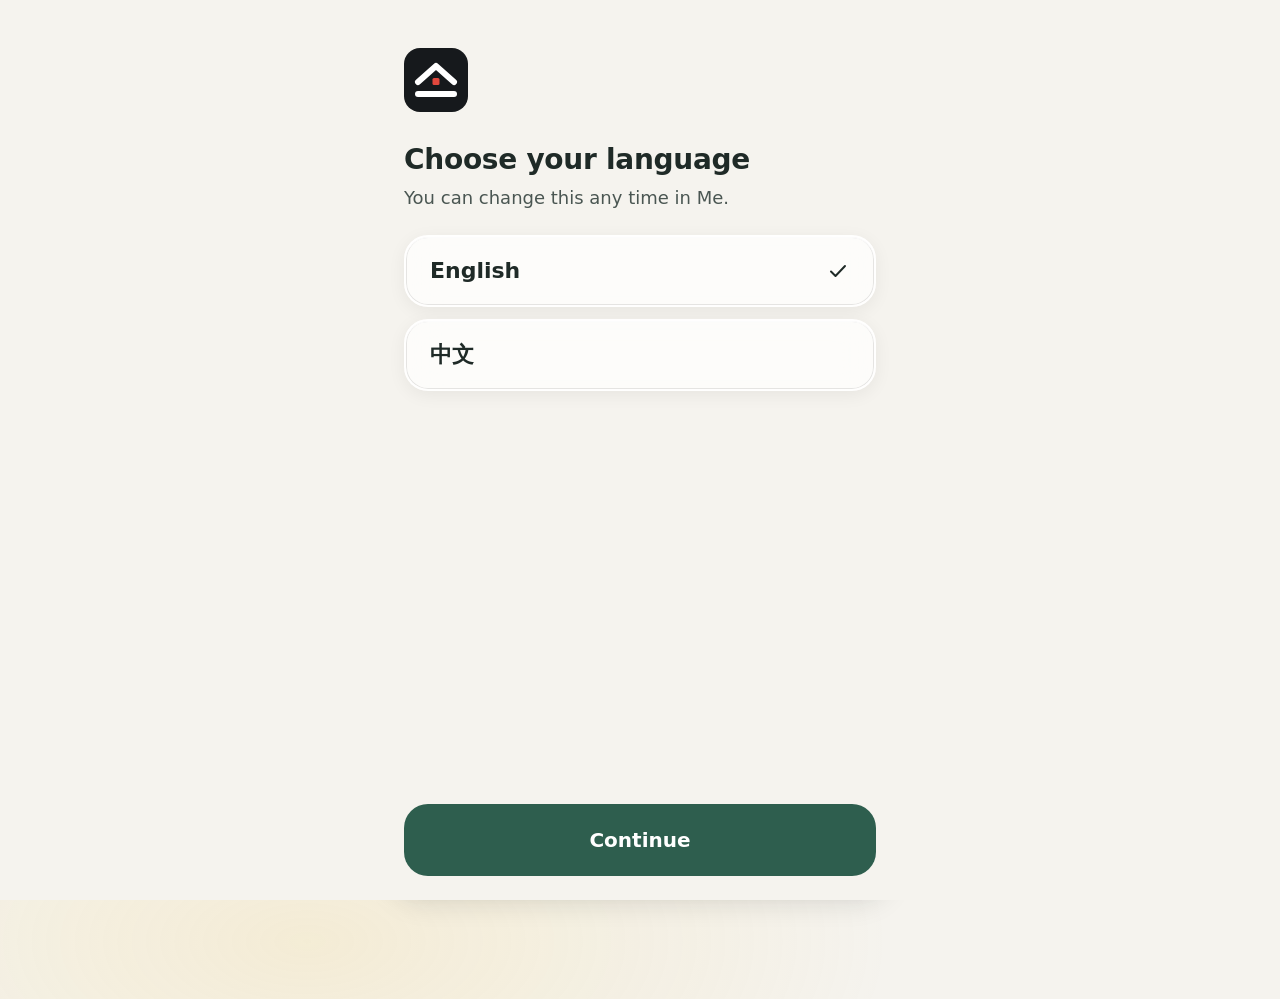
==== commit 8adf98c8: "DEWS v2.3.0: Learn module, MVP mode, consistent theme in emergency mode, frosted glass cards, design" ====
--- a/index.html
+++ b/index.html
@@ -44,7 +44,7 @@
     color-scheme:dark;
   }
 }
-:root[data-theme="dark"], body.em{
+:root[data-theme="dark"]{
   --bg:#0F1113; --surface:#181B1E; --surface-2:#22262A; --line:#30353A;
   --ink:#F1EFEA; --ink-2:#BEC2C7; --ink-3:#959AA0;
   --primary:#F1EFEA; --on-primary:#0F1113;
@@ -54,20 +54,17 @@
   --glass:rgba(30,33,37,.74); --glass-line:rgba(255,255,255,.12); --glass-edge:rgba(0,0,0,.4); --glass-hi:rgba(255,255,255,.10); --glass-shadow:0 10px 30px rgba(0,0,0,.45);
   color-scheme:dark;
 }
-body.em{ --bg:#0A0B0C; }
+body.em::before{content:"";position:fixed;top:0;left:0;right:0;height:4px;background:var(--red);z-index:60}
 /* ===== trial palettes (A Eucalypt, B Harbour, C Okabe–Ito) ===== */
 :root[data-palette="a"]{--bg:#F5F3EE; --surface:#FFFFFF; --surface-2:#EAE7E0; --line:#D9D4CA; --ink:#1F2A27; --ink-2:#4A5652; --ink-3:#5D6763; --primary:#2E5E4E; --on-primary:#FFFFFF; --red:#B4432F; --red-text:#9E3826; --red-soft:#F6E3DE; --orange:#E58A3A; --orange-text:#94501A; --yellow:#F2CB57; --green:#2F7A55; --green-text:#276848; --green-soft:#DFEEE5; --blue:#2F6690; --focus:#2F6690;}
 @media (prefers-color-scheme: dark){:root[data-palette="a"]:not([data-theme="light"]){--bg:#121715; --surface:#1A201E; --surface-2:#232A27; --line:#313936; --ink:#EEF0EC; --ink-2:#B9C0BC; --ink-3:#8F9893; --primary:#9CC9B4; --on-primary:#10251C; --red:#B84733; --red-text:#F19A88; --red-soft:#3A1E19; --orange:#E58A3A; --orange-text:#F0A766; --yellow:#F2CB57; --green:#2F7A55; --green-text:#7CC9A0; --green-soft:#1A2E24; --blue:#4A86B8; --focus:#9CC9B4;}}
 :root[data-palette="a"][data-theme="dark"]{--bg:#121715; --surface:#1A201E; --surface-2:#232A27; --line:#313936; --ink:#EEF0EC; --ink-2:#B9C0BC; --ink-3:#8F9893; --primary:#9CC9B4; --on-primary:#10251C; --red:#B84733; --red-text:#F19A88; --red-soft:#3A1E19; --orange:#E58A3A; --orange-text:#F0A766; --yellow:#F2CB57; --green:#2F7A55; --green-text:#7CC9A0; --green-soft:#1A2E24; --blue:#4A86B8; --focus:#9CC9B4;}
-:root[data-palette="a"] body.em{--bg:#121715; --surface:#1A201E; --surface-2:#232A27; --line:#313936; --ink:#EEF0EC; --ink-2:#B9C0BC; --ink-3:#8F9893; --primary:#9CC9B4; --on-primary:#10251C; --red:#B84733; --red-text:#F19A88; --red-soft:#3A1E19; --orange:#E58A3A; --orange-text:#F0A766; --yellow:#F2CB57; --green:#2F7A55; --green-text:#7CC9A0; --green-soft:#1A2E24; --blue:#4A86B8; --focus:#9CC9B4; --bg:#0C100E;}
 :root[data-palette="b"]{--bg:#F3F5F7; --surface:#FFFFFF; --surface-2:#E6EAEE; --line:#D3D9DF; --ink:#17212B; --ink-2:#45515D; --ink-3:#5D6975; --primary:#1F4E79; --on-primary:#FFFFFF; --red:#BC463C; --red-text:#A23A31; --red-soft:#F7E2DF; --orange:#EC8B3B; --orange-text:#985017; --yellow:#F3CD4F; --green:#1F7A6E; --green-text:#186A5F; --green-soft:#DCEFEC; --blue:#1F5FAD; --focus:#1F5FAD;}
 @media (prefers-color-scheme: dark){:root[data-palette="b"]:not([data-theme="light"]){--bg:#0F151B; --surface:#172029; --surface-2:#202B35; --line:#2E3A46; --ink:#EDF1F5; --ink-2:#B6C0CA; --ink-3:#8C98A4; --primary:#8FB8E0; --on-primary:#0D2236; --red:#BF4A3E; --red-text:#F4998D; --red-soft:#36201E; --orange:#EC8B3B; --orange-text:#F2A462; --yellow:#F3CD4F; --green:#1F7A6E; --green-text:#6FCDBF; --green-soft:#14302C; --blue:#4F8ED6; --focus:#8FB8E0;}}
 :root[data-palette="b"][data-theme="dark"]{--bg:#0F151B; --surface:#172029; --surface-2:#202B35; --line:#2E3A46; --ink:#EDF1F5; --ink-2:#B6C0CA; --ink-3:#8C98A4; --primary:#8FB8E0; --on-primary:#0D2236; --red:#BF4A3E; --red-text:#F4998D; --red-soft:#36201E; --orange:#EC8B3B; --orange-text:#F2A462; --yellow:#F3CD4F; --green:#1F7A6E; --green-text:#6FCDBF; --green-soft:#14302C; --blue:#4F8ED6; --focus:#8FB8E0;}
-:root[data-palette="b"] body.em{--bg:#0F151B; --surface:#172029; --surface-2:#202B35; --line:#2E3A46; --ink:#EDF1F5; --ink-2:#B6C0CA; --ink-3:#8C98A4; --primary:#8FB8E0; --on-primary:#0D2236; --red:#BF4A3E; --red-text:#F4998D; --red-soft:#36201E; --orange:#EC8B3B; --orange-text:#F2A462; --yellow:#F3CD4F; --green:#1F7A6E; --green-text:#6FCDBF; --green-soft:#14302C; --blue:#4F8ED6; --focus:#8FB8E0; --bg:#0A0F14;}
 :root[data-palette="c"]{--bg:#F7F7F5; --surface:#FFFFFF; --surface-2:#ECECE8; --line:#D8D8D2; --ink:#1A1A1A; --ink-2:#4A4A4A; --ink-3:#646464; --primary:#0068A3; --on-primary:#FFFFFF; --red:#B34A00; --red-text:#A04200; --red-soft:#F8E5D8; --orange:#E69F00; --orange-text:#8A5F00; --yellow:#F0E442; --green:#007A5E; --green-text:#006B52; --green-soft:#D9F0E8; --blue:#0068A3; --focus:#0068A3;}
 @media (prefers-color-scheme: dark){:root[data-palette="c"]:not([data-theme="light"]){--bg:#121212; --surface:#1C1C1C; --surface-2:#262626; --line:#333333; --ink:#EDEDED; --ink-2:#BDBDBD; --ink-3:#949494; --primary:#56B4E9; --on-primary:#06202E; --red:#B34A00; --red-text:#FF9C5E; --red-soft:#33200F; --orange:#E69F00; --orange-text:#F2B84B; --yellow:#F0E442; --green:#007A5E; --green-text:#4FD1A5; --green-soft:#10291F; --blue:#56B4E9; --focus:#56B4E9;}}
 :root[data-palette="c"][data-theme="dark"]{--bg:#121212; --surface:#1C1C1C; --surface-2:#262626; --line:#333333; --ink:#EDEDED; --ink-2:#BDBDBD; --ink-3:#949494; --primary:#56B4E9; --on-primary:#06202E; --red:#B34A00; --red-text:#FF9C5E; --red-soft:#33200F; --orange:#E69F00; --orange-text:#F2B84B; --yellow:#F0E442; --green:#007A5E; --green-text:#4FD1A5; --green-soft:#10291F; --blue:#56B4E9; --focus:#56B4E9;}
-:root[data-palette="c"] body.em{--bg:#121212; --surface:#1C1C1C; --surface-2:#262626; --line:#333333; --ink:#EDEDED; --ink-2:#BDBDBD; --ink-3:#949494; --primary:#56B4E9; --on-primary:#06202E; --red:#B34A00; --red-text:#FF9C5E; --red-soft:#33200F; --orange:#E69F00; --orange-text:#F2B84B; --yellow:#F0E442; --green:#007A5E; --green-text:#4FD1A5; --green-soft:#10291F; --blue:#56B4E9; --focus:#56B4E9; --bg:#0B0B0B;}
 :root[data-size="lg"]{ font-size:118.75%; }
 :root[data-size="xl"]{ font-size:137.5%; }
 
@@ -397,7 +394,18 @@
     border:1px solid var(--glass-line);box-shadow:inset 0 1px 0 var(--glass-hi),inset 0 0 0 1px var(--glass-edge),var(--glass-shadow)}
   :root:not([data-glass="off"]) .top{background:color-mix(in srgb,var(--bg) 78%,transparent);-webkit-backdrop-filter:blur(20px) saturate(160%);backdrop-filter:blur(20px) saturate(160%)}
 }
+@supports ((-webkit-backdrop-filter:blur(1px)) or (backdrop-filter:blur(1px))){
+  :root:not([data-glass="off"]) body{background:transparent}
+  :root:not([data-glass="off"]) body::after{content:"";position:fixed;inset:-15%;z-index:-1;pointer-events:none;
+    background:radial-gradient(38% 30% at 12% 8%,color-mix(in srgb,var(--green) 18%,transparent),transparent 70%),
+      radial-gradient(42% 34% at 92% 28%,color-mix(in srgb,var(--blue) 14%,transparent),transparent 70%),
+      radial-gradient(50% 36% at 30% 92%,color-mix(in srgb,var(--yellow) 16%,transparent),transparent 70%)}
+  :root:not([data-glass="off"]) .card,:root:not([data-glass="off"]) .prep-card,:root:not([data-glass="off"]) .link-row,:root:not([data-glass="off"]) .num,:root:not([data-glass="off"]) .alert.none,:root:not([data-glass="off"]) .guide,:root:not([data-glass="off"]) .hz,:root:not([data-glass="off"]) .tool,:root:not([data-glass="off"]) .idcard,:root:not([data-glass="off"]) .fork-o,:root:not([data-glass="off"]) .eta,:root:not([data-glass="off"]) .lang-pick button,:root:not([data-glass="off"]) .ob-art{background:var(--glass);-webkit-backdrop-filter:blur(18px) saturate(160%);backdrop-filter:blur(18px) saturate(160%);border-color:var(--glass-line);box-shadow:inset 0 1px 0 var(--glass-hi),inset 0 0 0 1px var(--glass-edge),0 4px 18px rgba(0,0,0,.06)}
+}
 @media (prefers-reduced-transparency: reduce){
+  :root body::after{display:none}
+  :root body{background:var(--bg)!important}
+  :root .card,:root .prep-card,:root .link-row,:root .num,:root .alert.none,:root .guide,:root .hz,:root .tool,:root .idcard,:root .fork-o,:root .eta,:root .lang-pick button,:root .ob-art{background:var(--surface)!important;-webkit-backdrop-filter:none!important;backdrop-filter:none!important}
   :root .glass,:root .tabs,:root .sheet{background:var(--surface)!important;-webkit-backdrop-filter:none!important;backdrop-filter:none!important}
   :root .top{background:var(--bg)!important;-webkit-backdrop-filter:none!important;backdrop-filter:none!important}
 }
@@ -580,7 +588,12 @@
   var items = KIT.items.slice();
   if (S.kit.baby) items.push(KIT.baby);
   if (S.kit.pet) items.push(KIT.pet);
-  return items;
+  return items.concat(kitExtras());
+}
+function kitExtras(){
+  var ex = S.kit.extra || {}, out = [];
+  Object.keys(LEARN).forEach(function(h){ LEARN[h].supplies.forEach(function(it){ if (ex[it[0]]) out.push(it); }); });
+  return out;
 }
 function kitDone(){ var it = kitItems(), n = 0; it.forEach(function(i){ if (S.kit.have[i[0]]) n++; }); return { n: n, total: it.length }; }
 function planDone(){
@@ -621,16 +634,22 @@
     top = normalTop();
     if (p[0] === 'prepare') main = p[1] === 'kit' ? vKit() : p[1] === 'plan' ? vPlan() : p[1] === 'quiz' ? vQuiz() : vPrepare();
     else if (p[0] === 'map') main = vMap();
+    else if (p[0] === 'learn') main = p[1] ? vLearn(p[1]) : vLearnList();
+    else if (S.mvp && !p[0]) main = vKit();
     else if (p[0] === 'me') main = p[1] === 'card' ? vCardEdit() : p[1] === 'sources' ? vSources() : vMe();
     else if (p[0] === 'alert') main = vAlert();
     else main = vHome();
   }
-  var tab = p[0] === 'prepare' ? 'prepare' : p[0] === 'map' ? 'map' : p[0] === 'me' ? 'me' : 'home';
-  var tabs = '<nav class="tabs" aria-label="Main"><div class="tabs-in">' +
+  var tab = p[0] === 'prepare' || (S.mvp && !p[0]) ? 'prepare' : p[0] === 'learn' ? (S.mvp ? 'learn' : 'prepare') : p[0] === 'map' ? 'map' : p[0] === 'me' ? 'me' : 'home';
+  var tabs = '<nav class="tabs" aria-label="Main"><div class="tabs-in">' + (S.mvp ?
+    tabLink('#/prepare/kit', 'bag', t('tabKit'), tab === 'prepare') +
+    tabLink('#/learn', 'quiz', t('tabLearn'), tab === 'learn') +
+    tabLink('#/map', 'arrow', t('tabGo'), tab === 'map') +
+    tabLink('#/me', 'user', t('tabProfile'), tab === 'me') :
     tabLink('#/', 'sun', t('tabHome'), tab === 'home') +
     tabLink('#/prepare', 'shield', t('tabPrep'), tab === 'prepare') +
     tabLink('#/map', 'pin', t('tabMap'), tab === 'map') +
-    tabLink('#/me', 'user', t('tabMe'), tab === 'me') + '</div></nav>';
+    tabLink('#/me', 'user', t('tabMe'), tab === 'me')) + '</div></nav>';
   document.getElementById('app').innerHTML = top + '<main class="wrap" id="main" tabindex="-1">' + offlineBar() + main + '</main>' + (em ? dock : tabs);
   renderLayer();
   after(p);
@@ -736,24 +755,24 @@
   return { main: vSos(), back: null };
 }
 function vSos(){
-  var ctx = S.demo.alert ? hz(SAMPLE_ALERT.hazard) : null;
+  var ctx = S.demo.alert && !S.mvp ? hz(SAMPLE_ALERT.hazard) : null;
   var list = HAZARDS.slice();
   if (ctx) list.sort(function(a, b){ return (b.id === ctx.id) - (a.id === ctx.id); });
   return (ctx ? '<a class="ctx-strip" href="#/sos/h/' + ctx.id + '">' + ic(ctx.icon) + '<span class="grow">' + esc(tx(LEVELS[SAMPLE_ALERT.level].name)) + ' · ' + esc(tx(ctx.name)) + ' — ' + esc(tx(SAMPLE_ALERT.action)) + '</span><span class="chip sample">' + t('sample') + '</span></a>' : '') +
     '<div class="em-actions"><a class="emb red" href="tel:000">' + ic('phone') + t('emCall') + '</a>' + guideCard() +
-    '<div class="em-two"><button class="emb" data-a="safe">' + ic('msg', 'lg') + t('emSafe') + '</button>' +
-    '<a class="emb" href="#/sos/help">' + ic('users', 'lg') + t('emHelp') + '</a></div></div>' +
+    (S.mvp ? '' : '<div class="em-two"><button class="emb" data-a="safe">' + ic('msg', 'lg') + t('emSafe') + '</button>' +
+    '<a class="emb" href="#/sos/help">' + ic('users', 'lg') + t('emHelp') + '</a></div>') + '</div>' +
     '<h1 class="em-h">' + t('emTitle') + '</h1>' +
     list.map(function(h){
       var on = ctx && ctx.id === h.id;
       return '<a class="hz' + (on ? ' ctx' : '') + '" href="#/sos/h/' + h.id + '">' + ic(h.icon) + '<span>' + esc(tx(h.name)) + '</span>' + (on ? '<span class="tag">' + t('sample') + '</span>' : '<span class="chev">' + ic('chevR') + '</span>') + '</a>';
     }).join('') +
-    '<h2 class="label">' + t('emTools') + '</h2>' +
+    (S.mvp ? '<button class="link-row" style="margin-top:12px;width:100%;text-align:left" data-a="tool" data-t="card"><span class="badge">' + ic('card') + '</span><span class="grow"><span class="t">' + t('showCard') + '</span></span></button>' : '<h2 class="label">' + t('emTools') + '</h2>' +
     '<div class="tools">' +
     '<button class="tool" data-a="tool" data-t="torch">' + ic('torch', 'lg') + t('torch') + '</button>' +
     '<button class="tool" data-a="tool" data-t="flash">' + ic('flash', 'lg') + t('sosFlash') + '</button>' +
     '<button class="tool" data-a="tool" data-t="whistle">' + ic('whistle', 'lg') + t('whistle') + '</button>' +
-    '<button class="tool" data-a="tool" data-t="card">' + ic('card', 'lg') + t('showCard') + '</button></div>';
+    '<button class="tool" data-a="tool" data-t="card">' + ic('card', 'lg') + t('showCard') + '</button></div>');
 }
 function vFork(h){
   return '<div class="hz-head">' + ic(h.icon, 'xl') + '<h1>' + esc(tx(h.name)) + '</h1></div>' +
@@ -821,6 +840,30 @@
   };
 }
 
+/* ---------- LEARN ---------- */
+function learnCount(id){ var ex = S.kit.extra || {}, L = LEARN[id]; return L.supplies.filter(function(it){ return ex[it[0]]; }).length; }
+function learnDone(){ return HAZARDS.filter(function(h){ return learnCount(h.id) === LEARN[h.id].supplies.length; }).length; }
+function vLearnList(){
+  return '<div class="page-head"><h1>' + t('learnTitle') + '</h1><p class="sub">' + t('learnSub') + '</p></div><div class="stack">' +
+    HAZARDS.map(function(h){
+      var n = learnCount(h.id), tot = LEARN[h.id].supplies.length;
+      return '<a class="link-row" href="#/learn/' + h.id + '"><span class="badge">' + ic(h.icon) + '</span><span class="grow"><span class="t">' + esc(tx(h.name)) + '</span><br><span class="d">' + n + ' / ' + tot + ' ' + t('learnAdded') + '</span></span><span class="chev">' + ic('chevR') + '</span></a>';
+    }).join('') + '</div>';
+}
+function vLearn(id){
+  var h = hz(id), L = LEARN[id]; if (!h || !L) return vLearnList();
+  var ex = S.kit.extra || {}, all = L.supplies.every(function(it){ return ex[it[0]]; });
+  return backTo('#/learn') + '<div class="hz-head">' + ic(h.icon, 'xl') + '<h1>' + esc(tx(h.name)) + '</h1></div>' +
+    '<h2 class="label" style="margin-top:8px">' + t('learnWhat') + '</h2><div class="card"><p>' + esc(tx(L.what)) + '</p></div>' +
+    '<h2 class="label">' + t('learnPrep') + '</h2><div class="card"><ul class="bullets">' + L.prep.map(function(x){ return '<li>' + esc(tx(x)) + '</li>'; }).join('') + '</ul></div>' +
+    '<h2 class="label">' + t('learnSupplies') + '</h2><div class="card" style="padding-top:4px;padding-bottom:4px">' + L.supplies.map(function(it, i){
+      return '<button class="check" style="' + (i === 0 ? 'border-top:0' : '') + '" data-a="learnItem" data-v="' + it[0] + '" aria-pressed="' + !!ex[it[0]] + '"><span class="bx">' + ic('check') + '</span><span class="tx" style="color:var(--ink)">' + esc(li() ? it[2] : it[1]) + '</span></button>';
+    }).join('') + '</div>' +
+    '<button class="btn ' + (all ? 'btn-line' : 'btn-primary') + '" style="margin-top:12px" data-a="learnAll" data-v="' + id + '">' + ic(all ? 'check' : 'bag') + (all ? t('learnAdded') : t('learnAddAll')) + '</button>' +
+    '<a class="link-row" style="margin-top:12px" href="#/sos/h/' + id + '"><span class="badge" style="background:var(--red);color:var(--on-red)">' + ic('alert') + '</span><span class="grow"><span class="t">' + t('learnDuring') + '</span></span><span class="chev">' + ic('chevR') + '</span></a>' +
+    L.src.map(srcLine).join('');
+}
+
 /* ---------- PREPARE ---------- */
 function vPrepare(){
   var k = kitDone(), p = planDone(), q = S.quiz.best;
@@ -830,22 +873,24 @@
   }
   return '<div class="page-head"><h1>' + t('prepTitle') + '</h1><p class="sub">' + t('prepSub') + '</p></div>' +
     pc('#/prepare/kit', 'bag', t('kitTitle'), t('kitSub'), k.n, k.total, k.n + ' / ' + k.total + ' ' + t('kitHave')) +
+    pc('#/learn', 'quiz', t('learnTitle'), t('learnSub'), learnDone(), HAZARDS.length, learnDone() + ' / ' + HAZARDS.length) +
     pc('#/prepare/plan', 'users', t('planTitle'), t('planSub'), p.n, p.total, p.n + ' / ' + p.total) +
     pc('#/prepare/quiz', 'quiz', t('quizTitle'), t('quizSub'), q == null ? 0 : q, QUIZ.length, q == null ? '— / ' + QUIZ.length : q + ' / ' + QUIZ.length);
 }
 function backTo(h){ return '<div class="page-head" style="padding-bottom:0"><a class="iconbtn" href="' + h + '">' + ic('chevL') + t('back') + '</a></div>'; }
 function vKit(){
   var items = kitItems(), water = KIT.waterPerPerson * S.kit.people;
-  return backTo('#/prepare') + '<div class="page-head"><h1>' + t('kitTitle') + '</h1><p class="sub">' + t('kitSub') + '</p></div>' +
+  return (S.mvp ? '' : backTo('#/prepare')) + '<div class="page-head"><h1>' + t('kitTitle') + '</h1><p class="sub">' + t('kitSub') + '</p></div>' +
     '<section class="card"><div class="calc"><span style="font-weight:650">' + t('kitPeople') + '</span>' +
     '<div class="stepper"><button data-a="kitPeople" data-d="-1" aria-label="−">' + ic('minus') + '</button><output aria-live="polite">' + S.kit.people + '</output><button data-a="kitPeople" data-d="1" aria-label="+">' + ic('plus') + '</button></div></div>' +
     '<button class="toggle" data-a="kitToggle" data-v="baby" aria-pressed="' + S.kit.baby + '"><span class="grow">' + t('kitBaby') + '</span><span class="sw"></span></button>' +
     '<button class="toggle" data-a="kitToggle" data-v="pet" aria-pressed="' + S.kit.pet + '"><span class="grow">' + t('kitPet') + '</span><span class="sw"></span></button>' +
     '<div class="water"><b>' + water + '</b><span style="font-weight:650">' + t('kitLitres') + '</span><span class="small" style="width:100%">' + t('kitWater') + ' · ' + KIT.waterPerPerson + ' L × ' + S.kit.people + '</span></div></section>' +
-    '<section style="margin-top:16px">' + items.map(function(i){
-      var on = !!S.kit.have[i[0]];
-      return '<button class="check" data-a="kitItem" data-v="' + i[0] + '" aria-pressed="' + on + '"><span class="bx">' + ic('check') + '</span><span class="tx">' + esc(li() ? i[2] : i[1]) + '</span>' + (i[0] === 'water' ? '<span class="qty">' + water + ' L</span>' : '') + '</button>';
-    }).join('') + '</section>' + srcLine('kit');
+    '<section style="margin-top:16px">' + items.map(function(i, n){
+      var on = !!S.kit.have[i[0]], firstEx = kitExtras().length && i === kitExtras()[0] || (kitExtras()[0] && i[0] === kitExtras()[0][0]);
+      return (firstEx ? '<h2 class="label">' + t('kitExtra') + '</h2>' : '') + '<button class="check" data-a="kitItem" data-v="' + i[0] + '" aria-pressed="' + on + '"><span class="bx">' + ic('check') + '</span><span class="tx">' + esc(li() ? i[2] : i[1]) + '</span>' + (i[0] === 'water' ? '<span class="qty">' + water + ' L</span>' : '') + '</button>';
+    }).join('') + '</section>' + srcLine('kit') +
+    (S.mvp ? '' : '') + '<a class="link-row" style="margin-top:16px" href="#/learn"><span class="badge">' + ic('quiz') + '</span><span class="grow"><span class="t">' + t('learnTitle') + '</span><br><span class="d">' + t('learnSub') + '</span></span><span class="chev">' + ic('chevR') + '</span></a>';
 }
 function vPlan(){
   var p = S.plan;
@@ -993,7 +1038,9 @@
     '<h2 class="label" style="margin-top:0">' + t('profileTitle') + '</h2><a class="idcard" href="#/me/card" style="display:block"><div class="idcard-h">' + ic('card') + 'EMERGENCY CARD<span class="sp" style="flex:1"></span>' + t('cardEdit') + '</div>' +
     '<div class="idcard-b">' + (c.name || kv ? '<div class="nm">' + esc(c.name || '—') + '</div><dl class="kv">' + kv + '</dl>' : '<p class="small">' + t('cardEmpty') + '</p>') + '</div></a>' +
     '<p class="small" style="margin-top:8px">' + t('cardSub') + ' ' + t('cardPrivacy') + '</p>' +
+    '<p class="small" style="margin-top:4px">' + t('emCardWho') + '</p>' +
     '<h2 class="label">' + t('settings') + '</h2><section class="card">' +
+    '<button class="toggle" data-a="mvpToggle" aria-pressed="' + !!S.mvp + '" style="margin-bottom:8px"><span class="grow"><b>' + t('mvp') + '</b><br><span class="small">' + t('mvpSub') + '</span></span><span class="sw"></span></button>' +
     '<div class="set" style="margin-top:0"><span>' + t('language') + '</span>' + segc('lang', [['en', 'English'], ['zh', '中文']]) + '</div>' +
     '<div class="set"><span>' + t('textSize') + '</span>' + segc('size', [['std', t('sizeStd')], ['lg', t('sizeLg')], ['xl', t('sizeXl')]]) + '</div>' +
     '<div class="set"><span>' + t('theme') + '</span>' + segc('theme', [['auto', t('themeAuto')], ['light', t('themeLight')], ['dark', t('themeDark')]]) + '</div>' +
@@ -1010,7 +1057,8 @@
   function f(k, label, ph, type){ return '<label class="field"><span>' + label + '</span><input class="input" ' + (type ? 'type="' + type + '" ' : '') + 'data-bind="card.' + k + '" value="' + esc(c[k] || '') + '" placeholder="' + esc(ph || '') + '"></label>'; }
   var gname = { mobility: 'gMobility', senses: 'gSenses', support: 'gSupport', health: 'gHealth' };
   return backTo('#/me') + '<div class="page-head"><h1>' + t('profileTitle') + '</h1><p class="sub">' + t('profileSub') + '</p></div>' +
-    '<div class="callout">' + ic('shield') + '<span>' + t('cardPrivacy') + '</span></div>' +
+    '<div class="callout">' + ic('shield') + '<span>' + t('cardPrivacy') + ' ' + t('emCardWho') + '</span></div>' +
+    '<div class="callout" style="margin-top:8px">' + ic('phone') + '<span>' + t('emCardNote') + '</span></div>' +
     '<h2 class="label">' + t('secBasic') + '</h2><section class="card" style="padding-top:0">' +
     f('name', t('fName'), 'Wei Zhang') + f('lang', t('fLang'), 'Mandarin Chinese') + f('address', t('fAddress')) + '</section>' +
     '<h2 class="label">' + t('secNeeds') + '</h2><section class="card"><p class="small">' + t('needsHint') + '</p>' +
@@ -1152,6 +1200,9 @@
   recenter: function(){ NAV.recenter(); },
   follow: function(){ NAV.setFollow(!NAV.state.follow); },
   pickPlace: function(el){ NAV.setTarget(el.dataset.id); },
+  learnItem: function(el){ if (!S.kit.extra) S.kit.extra = {}; S.kit.extra[el.dataset.v] = !S.kit.extra[el.dataset.v]; save(); var y = window.scrollY; render(); window.scrollTo(0, y); },
+  learnAll: function(el){ if (!S.kit.extra) S.kit.extra = {}; var L = LEARN[el.dataset.v], all = L.supplies.every(function(it){ return S.kit.extra[it[0]]; }); L.supplies.forEach(function(it){ S.kit.extra[it[0]] = !all; }); save(); var y = window.scrollY; render(); window.scrollTo(0, y); if (!all) toast(t('learnAdded')); },
+  mvpToggle: function(){ S.mvp = !S.mvp; save(); render(); },
   needToggle: function(el){ if (!S.card.needs) S.card.needs = {}; S.card.needs[el.dataset.v] = !S.card.needs[el.dataset.v]; save(); var y = window.scrollY; render(); window.scrollTo(0, y); },
   demoAlert: function(){ S.demo.alert = true; S.demo.answered = false; CI = null; save(); location.hash = '#/'; render(); },
   demoToggle: function(){ S.demo.alert = !S.demo.alert; S.demo.answered = false; save(); render(); },
@@ -1225,7 +1276,7 @@
   var m = document.getElementById('main'); if (m && p[0] === 'sos' && p[3]) { var n = m.querySelector('.now'); if (n) n.setAttribute('tabindex', '-1'); }
   if (S.lang && usesNav(p)) NAV.auto();
   var slot = document.getElementById('mapSlot');
-  if (slot && NAV.mapState() !== 'failed') NAV.mount(slot, { dark: document.body.classList.contains('em') || isDark() });
+  if (slot && NAV.mapState() !== 'failed') NAV.mount(slot, { dark: isDark() });
   updateLive();
 }
 var navRendering = false;
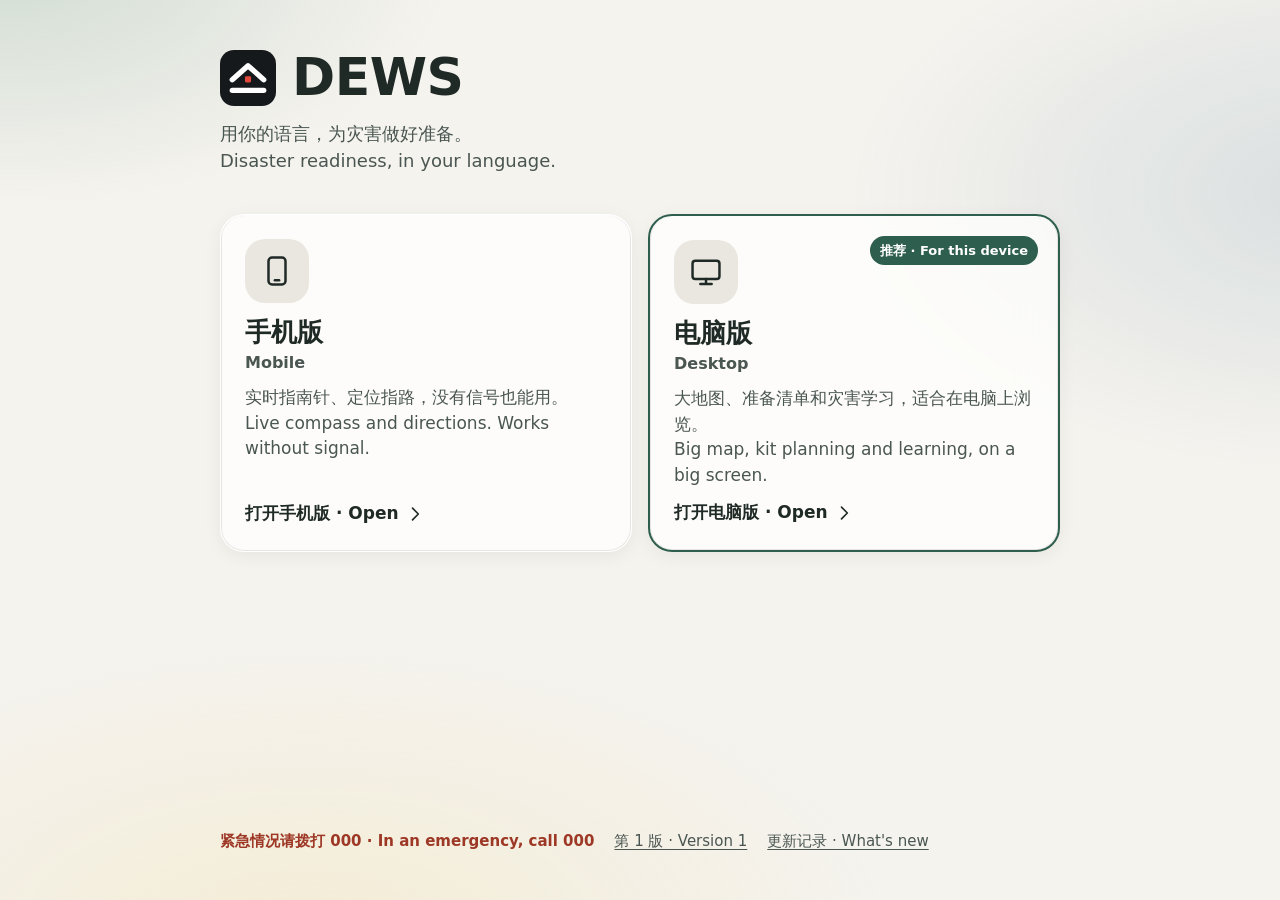
==== commit c08a7034: "DEWS v2.4.0: desktop version, start page with mobile/desktop entries, shared app code Co-Authored-By" ====
--- a/index.html
+++ b/index.html
@@ -1,1294 +1,79 @@
 <!DOCTYPE html>
-<html lang="en">
+<html lang="zh-CN" data-palette="a" data-layout="landing">
 <head>
 <meta charset="UTF-8">
 <meta name="viewport" content="width=device-width, initial-scale=1, viewport-fit=cover">
-<title>DEWS</title>
-<meta name="description" content="DEWS — disaster readiness in English and 中文. Works offline.">
-<meta name="theme-color" content="#F3F1EC" media="(prefers-color-scheme: light)">
-<meta name="theme-color" content="#0F1113" media="(prefers-color-scheme: dark)">
+<title>DEWS — 选择版本 · Choose a version</title>
+<meta name="description" content="DEWS — disaster readiness in English and 中文. Mobile and desktop versions.">
 <link rel="manifest" href="manifest.webmanifest">
 <link rel="icon" href="icon.svg" type="image/svg+xml">
 <link rel="apple-touch-icon" href="icon-192.png">
-<meta name="apple-mobile-web-app-capable" content="yes">
-<meta name="apple-mobile-web-app-status-bar-style" content="default">
+<link rel="stylesheet" href="app.css">
 <style>
-/* ===== DEWS v2 tokens ===== */
-:root{
-  --bg:#F3F1EC; --surface:#FFFFFF; --surface-2:#E8E5DE; --line:#D6D2C8;
-  --ink:#16191C; --ink-2:#464B52; --ink-3:#62676E;
-  --primary:#16191C; --on-primary:#FFFFFF;
-  --red:#C42B21; --red-text:#A8231B; --on-red:#FFFFFF; --red-soft:#F7E1DD;
-  --orange:#F07C1F; --orange-text:#A84E0A; --on-orange:#16191C;
-  --yellow:#F5CF2E; --on-yellow:#16191C;
-  --green:#1C7A4A; --green-text:#176A40; --on-green:#FFFFFF; --green-soft:#DCEFE3;
-  --blue:#1F5FAD; --on-blue:#FFFFFF;
-  --focus:#1F5FAD;
-  --scrim:rgba(10,12,14,.55);
-  --glass:rgba(255,255,255,.72); --glass-line:rgba(255,255,255,.75); --glass-edge:rgba(22,25,28,.10); --glass-hi:rgba(255,255,255,.9); --glass-shadow:0 10px 30px rgba(22,25,28,.14);
-  --r-sm:10px; --r-md:16px; --r-lg:24px; --r-pill:999px;
-  --s1:4px; --s2:8px; --s3:12px; --s4:16px; --s5:24px; --s6:32px; --s7:48px;
-  --tap:56px; --tap-lg:72px;
-  --font:system-ui,-apple-system,"Segoe UI",Roboto,"PingFang SC","Hiragino Sans GB","Noto Sans CJK SC","Noto Sans SC","Microsoft YaHei",sans-serif;
-  color-scheme:light;
-}
-@media (prefers-color-scheme: dark){
-  :root:not([data-theme="light"]){
-    --bg:#0F1113; --surface:#181B1E; --surface-2:#22262A; --line:#30353A;
-    --ink:#F1EFEA; --ink-2:#BEC2C7; --ink-3:#959AA0;
-    --primary:#F1EFEA; --on-primary:#0F1113;
-    --red:#C9362B; --red-text:#FF8478; --red-soft:#3A1A17;
-    --orange-text:#F59A4A; --green:#1C7A4A; --green-text:#5BCB8E; --green-soft:#16301F;
-    --blue:#2A6CC0; --focus:#7FB0FF; --scrim:rgba(0,0,0,.7);
-    --glass:rgba(30,33,37,.74); --glass-line:rgba(255,255,255,.12); --glass-edge:rgba(0,0,0,.4); --glass-hi:rgba(255,255,255,.10); --glass-shadow:0 10px 30px rgba(0,0,0,.45);
-    color-scheme:dark;
+  .land{max-width:880px;margin:0 auto;padding:calc(48px + env(safe-area-inset-top)) 20px 48px;min-height:100vh;display:flex;flex-direction:column}
+  .land-head{display:flex;align-items:center;gap:16px}
+  .land-head .mark{width:56px;height:56px}
+  .land h1{font-size:clamp(2.25rem,6vw,3.25rem);letter-spacing:-.01em}
+  .land .tag{font-size:1.125rem;color:var(--ink-2);margin-top:12px;max-width:40ch}
+  .choices{display:grid;grid-template-columns:1fr 1fr;gap:16px;margin-top:40px}
+  .choice{position:relative;display:flex;flex-direction:column;gap:12px;padding:24px;border-radius:var(--r-lg);background:var(--surface);border:1px solid var(--line);min-height:240px;transition:transform .15s}
+  .choice:hover{transform:translateY(-2px)}
+  .choice .big{width:64px;height:64px;border-radius:20px;display:flex;align-items:center;justify-content:center;background:var(--surface-2)}
+  .choice .big .ic{width:34px;height:34px;stroke-width:1.75}
+  .choice h2{font-size:1.625rem}
+  .choice h2 small{display:block;font-size:1rem;color:var(--ink-2);font-weight:600;margin-top:2px}
+  .choice p{color:var(--ink-2)}
+  .choice .go-link{margin-top:auto;display:inline-flex;align-items:center;gap:6px;font-weight:700}
+  .choice .go-link .ic{width:20px;height:20px}
+  .choice.rec{border:2px solid var(--primary)}
+  .rec-badge{position:absolute;top:20px;right:20px;background:var(--primary);color:var(--on-primary);font-size:.8125rem;font-weight:700;padding:5px 10px;border-radius:var(--r-pill)}
+  .land-foot{margin-top:auto;padding-top:40px;display:flex;flex-wrap:wrap;gap:8px 20px;font-size:.9375rem;color:var(--ink-2)}
+  .land-foot a{text-decoration:underline;text-underline-offset:3px}
+  .land-foot .em{color:var(--red-text);font-weight:700}
+  @media (max-width:640px){ .choices{grid-template-columns:1fr} .choice{min-height:0} }
+  @supports ((-webkit-backdrop-filter:blur(1px)) or (backdrop-filter:blur(1px))){
+    :root:not([data-glass="off"]) .choice{background:var(--glass);-webkit-backdrop-filter:blur(18px) saturate(160%);backdrop-filter:blur(18px) saturate(160%);border-color:var(--glass-line);box-shadow:inset 0 1px 0 var(--glass-hi),inset 0 0 0 1px var(--glass-edge),0 4px 18px rgba(0,0,0,.06)}
+    :root:not([data-glass="off"]) .choice.rec{border:2px solid var(--primary)}
   }
-}
-:root[data-theme="dark"]{
-  --bg:#0F1113; --surface:#181B1E; --surface-2:#22262A; --line:#30353A;
-  --ink:#F1EFEA; --ink-2:#BEC2C7; --ink-3:#959AA0;
-  --primary:#F1EFEA; --on-primary:#0F1113;
-  --red:#C9362B; --red-text:#FF8478; --red-soft:#3A1A17;
-  --orange-text:#F59A4A; --green:#1C7A4A; --green-text:#5BCB8E; --green-soft:#16301F;
-  --blue:#2A6CC0; --focus:#7FB0FF; --scrim:rgba(0,0,0,.7);
-  --glass:rgba(30,33,37,.74); --glass-line:rgba(255,255,255,.12); --glass-edge:rgba(0,0,0,.4); --glass-hi:rgba(255,255,255,.10); --glass-shadow:0 10px 30px rgba(0,0,0,.45);
-  color-scheme:dark;
-}
-body.em::before{content:"";position:fixed;top:0;left:0;right:0;height:4px;background:var(--red);z-index:60}
-/* ===== trial palettes (A Eucalypt, B Harbour, C Okabe–Ito) ===== */
-:root[data-palette="a"]{--bg:#F5F3EE; --surface:#FFFFFF; --surface-2:#EAE7E0; --line:#D9D4CA; --ink:#1F2A27; --ink-2:#4A5652; --ink-3:#5D6763; --primary:#2E5E4E; --on-primary:#FFFFFF; --red:#B4432F; --red-text:#9E3826; --red-soft:#F6E3DE; --orange:#E58A3A; --orange-text:#94501A; --yellow:#F2CB57; --green:#2F7A55; --green-text:#276848; --green-soft:#DFEEE5; --blue:#2F6690; --focus:#2F6690;}
-@media (prefers-color-scheme: dark){:root[data-palette="a"]:not([data-theme="light"]){--bg:#121715; --surface:#1A201E; --surface-2:#232A27; --line:#313936; --ink:#EEF0EC; --ink-2:#B9C0BC; --ink-3:#8F9893; --primary:#9CC9B4; --on-primary:#10251C; --red:#B84733; --red-text:#F19A88; --red-soft:#3A1E19; --orange:#E58A3A; --orange-text:#F0A766; --yellow:#F2CB57; --green:#2F7A55; --green-text:#7CC9A0; --green-soft:#1A2E24; --blue:#4A86B8; --focus:#9CC9B4;}}
-:root[data-palette="a"][data-theme="dark"]{--bg:#121715; --surface:#1A201E; --surface-2:#232A27; --line:#313936; --ink:#EEF0EC; --ink-2:#B9C0BC; --ink-3:#8F9893; --primary:#9CC9B4; --on-primary:#10251C; --red:#B84733; --red-text:#F19A88; --red-soft:#3A1E19; --orange:#E58A3A; --orange-text:#F0A766; --yellow:#F2CB57; --green:#2F7A55; --green-text:#7CC9A0; --green-soft:#1A2E24; --blue:#4A86B8; --focus:#9CC9B4;}
-:root[data-palette="b"]{--bg:#F3F5F7; --surface:#FFFFFF; --surface-2:#E6EAEE; --line:#D3D9DF; --ink:#17212B; --ink-2:#45515D; --ink-3:#5D6975; --primary:#1F4E79; --on-primary:#FFFFFF; --red:#BC463C; --red-text:#A23A31; --red-soft:#F7E2DF; --orange:#EC8B3B; --orange-text:#985017; --yellow:#F3CD4F; --green:#1F7A6E; --green-text:#186A5F; --green-soft:#DCEFEC; --blue:#1F5FAD; --focus:#1F5FAD;}
-@media (prefers-color-scheme: dark){:root[data-palette="b"]:not([data-theme="light"]){--bg:#0F151B; --surface:#172029; --surface-2:#202B35; --line:#2E3A46; --ink:#EDF1F5; --ink-2:#B6C0CA; --ink-3:#8C98A4; --primary:#8FB8E0; --on-primary:#0D2236; --red:#BF4A3E; --red-text:#F4998D; --red-soft:#36201E; --orange:#EC8B3B; --orange-text:#F2A462; --yellow:#F3CD4F; --green:#1F7A6E; --green-text:#6FCDBF; --green-soft:#14302C; --blue:#4F8ED6; --focus:#8FB8E0;}}
-:root[data-palette="b"][data-theme="dark"]{--bg:#0F151B; --surface:#172029; --surface-2:#202B35; --line:#2E3A46; --ink:#EDF1F5; --ink-2:#B6C0CA; --ink-3:#8C98A4; --primary:#8FB8E0; --on-primary:#0D2236; --red:#BF4A3E; --red-text:#F4998D; --red-soft:#36201E; --orange:#EC8B3B; --orange-text:#F2A462; --yellow:#F3CD4F; --green:#1F7A6E; --green-text:#6FCDBF; --green-soft:#14302C; --blue:#4F8ED6; --focus:#8FB8E0;}
-:root[data-palette="c"]{--bg:#F7F7F5; --surface:#FFFFFF; --surface-2:#ECECE8; --line:#D8D8D2; --ink:#1A1A1A; --ink-2:#4A4A4A; --ink-3:#646464; --primary:#0068A3; --on-primary:#FFFFFF; --red:#B34A00; --red-text:#A04200; --red-soft:#F8E5D8; --orange:#E69F00; --orange-text:#8A5F00; --yellow:#F0E442; --green:#007A5E; --green-text:#006B52; --green-soft:#D9F0E8; --blue:#0068A3; --focus:#0068A3;}
-@media (prefers-color-scheme: dark){:root[data-palette="c"]:not([data-theme="light"]){--bg:#121212; --surface:#1C1C1C; --surface-2:#262626; --line:#333333; --ink:#EDEDED; --ink-2:#BDBDBD; --ink-3:#949494; --primary:#56B4E9; --on-primary:#06202E; --red:#B34A00; --red-text:#FF9C5E; --red-soft:#33200F; --orange:#E69F00; --orange-text:#F2B84B; --yellow:#F0E442; --green:#007A5E; --green-text:#4FD1A5; --green-soft:#10291F; --blue:#56B4E9; --focus:#56B4E9;}}
-:root[data-palette="c"][data-theme="dark"]{--bg:#121212; --surface:#1C1C1C; --surface-2:#262626; --line:#333333; --ink:#EDEDED; --ink-2:#BDBDBD; --ink-3:#949494; --primary:#56B4E9; --on-primary:#06202E; --red:#B34A00; --red-text:#FF9C5E; --red-soft:#33200F; --orange:#E69F00; --orange-text:#F2B84B; --yellow:#F0E442; --green:#007A5E; --green-text:#4FD1A5; --green-soft:#10291F; --blue:#56B4E9; --focus:#56B4E9;}
-:root[data-size="lg"]{ font-size:118.75%; }
-:root[data-size="xl"]{ font-size:137.5%; }
-
-/* ===== base ===== */
-*{box-sizing:border-box;margin:0;padding:0;-webkit-tap-highlight-color:transparent}
-html{background:var(--bg);-webkit-text-size-adjust:100%}
-body{font-family:var(--font);background:var(--bg);color:var(--ink);font-size:1.0625rem;line-height:1.5;
-  min-height:100vh;min-height:100dvh;font-variant-numeric:tabular-nums}
-a{color:inherit;text-decoration:none}
-button,input,textarea{font:inherit;color:inherit}
-button{background:none;border:0;cursor:pointer}
-:focus-visible{outline:3px solid var(--focus);outline-offset:2px;border-radius:6px}
-.ic{width:24px;height:24px;flex:none;fill:none;stroke:currentColor;stroke-width:2;stroke-linecap:round;stroke-linejoin:round}
-.ic.lg{width:32px;height:32px}
-.ic.xl{width:48px;height:48px;stroke-width:1.75}
-.wrap{max-width:520px;margin:0 auto;padding:0 var(--s4) calc(112px + env(safe-area-inset-bottom))}
-body.em .wrap{padding-bottom:calc(120px + env(safe-area-inset-bottom))}
-.grow{flex:1;min-width:0}
-#main:focus{outline:none}
-.sr{position:absolute;width:1px;height:1px;overflow:hidden;clip:rect(0 0 0 0)}
-
-/* ===== top bar ===== */
-.top{position:sticky;top:0;z-index:20;background:var(--bg);display:flex;align-items:center;gap:var(--s3);
-  max-width:520px;margin:0 auto;padding:calc(var(--s3) + env(safe-area-inset-top)) var(--s4) var(--s3)}
-.brand{font-weight:800;font-size:1.25rem;letter-spacing:.06em}
-.chip{display:inline-flex;align-items:center;gap:4px;font-size:.75rem;font-weight:600;line-height:1;
-  padding:6px 9px;border-radius:var(--r-pill);background:var(--surface-2);color:var(--ink-2);white-space:nowrap}
-.chip .ic{width:14px;height:14px;stroke-width:2.5}
-.chip.ok{background:var(--green-soft);color:var(--green-text)}
-.chip.sample{background:transparent;border:1.5px dashed currentColor;padding:4px 8px}
-.top .sp{flex:1}
-.sosbtn{display:inline-flex;align-items:center;gap:6px;height:40px;padding:0 14px 0 10px;border-radius:var(--r-pill);
-  background:var(--red);color:var(--on-red);font-weight:700;font-size:.9375rem}
-.sosbtn .ic{width:20px;height:20px}
-.iconbtn{display:inline-flex;align-items:center;justify-content:center;gap:6px;min-width:44px;height:44px;border-radius:var(--r-pill);font-weight:600}
-.em-label{font-weight:700;font-size:.875rem;letter-spacing:.08em;text-transform:uppercase;color:var(--red-text)}
-
-/* ===== tabs ===== */
-.tabs{position:fixed;left:12px;right:12px;bottom:calc(10px + env(safe-area-inset-bottom));z-index:30;max-width:496px;margin:0 auto;border-radius:30px;background:var(--surface);border:1px solid var(--line)}
-.tabs-in{display:grid;grid-template-columns:repeat(4,1fr);padding:4px}
-.tabs a{display:flex;flex-direction:column;align-items:center;gap:2px;padding:8px 0 6px;font-size:.75rem;font-weight:600;color:var(--ink-3);border-radius:24px}
-.tabs a.on{color:var(--ink);background:var(--glass-edge)}
-.tabs a.on .ic{stroke-width:2.5}
-body.em .tabs{display:none}
-
-/* ===== type ===== */
-h1{font-size:2rem;line-height:1.15;font-weight:800;letter-spacing:-.01em}
-h2{font-size:1.1875rem;line-height:1.35;font-weight:700}
-.eyebrow,.label{font-size:.8125rem;font-weight:700;letter-spacing:.06em;text-transform:uppercase;color:var(--ink-3)}
-:lang(zh) .eyebrow,:lang(zh) .label{letter-spacing:.02em}
-.label{margin:var(--s6) 0 var(--s3)}
-.sub{color:var(--ink-2);margin-top:var(--s2)}
-.small{font-size:.875rem;color:var(--ink-2)}
-.page-head{padding:var(--s3) 0 var(--s4)}
-.page-head .eyebrow{margin-bottom:var(--s2)}
-
-/* ===== cards & rows ===== */
-.card{background:var(--surface);border:1px solid var(--line);border-radius:var(--r-md);padding:var(--s4)}
-.stack>*+*{margin-top:var(--s3)}
-.row{display:flex;align-items:center;gap:var(--s3)}
-.row .grow{flex:1;min-width:0}
-.between{display:flex;align-items:baseline;justify-content:space-between;gap:var(--s3)}
-.link-row{display:flex;align-items:center;gap:var(--s3);min-height:var(--tap);padding:var(--s3) var(--s4);
-  background:var(--surface);border:1px solid var(--line);border-radius:var(--r-md)}
-.link-row .t{font-weight:650}
-.link-row .d{font-size:.875rem;color:var(--ink-2)}
-.link-row .chev{color:var(--ink-3)}
-.badge{width:44px;height:44px;border-radius:12px;display:flex;align-items:center;justify-content:center;background:var(--surface-2);color:var(--ink);flex:none}
-
-/* ===== buttons ===== */
-.btn{display:flex;align-items:center;justify-content:center;gap:var(--s2);width:100%;min-height:var(--tap);
-  padding:var(--s3) var(--s4);border-radius:var(--r-md);font-weight:700;font-size:1.0625rem;text-align:center}
-.btn-primary{background:var(--primary);color:var(--on-primary)}
-.btn-red{background:var(--red);color:var(--on-red)}
-.btn-green{background:var(--green);color:var(--on-green)}
-.btn-line{border:1.5px solid var(--line);background:var(--surface)}
-.btn-ghost{color:var(--ink-2);font-weight:600;min-height:44px}
-.btn-lg{min-height:var(--tap-lg);font-size:1.25rem;border-radius:var(--r-lg)}
-
-/* ===== alert card ===== */
-.alert{display:block;border-radius:var(--r-lg);overflow:hidden;border:1px solid var(--line);background:var(--surface)}
-.alert-band{display:flex;align-items:center;gap:var(--s2);padding:var(--s3) var(--s4);font-weight:800;font-size:1rem}
-.alert-band .chip{margin-left:auto;color:inherit}
-.lv-emergency .alert-band{background:var(--red);color:var(--on-red)}
-.lv-watch .alert-band{background:var(--orange);color:var(--on-orange)}
-.lv-advice .alert-band{background:var(--yellow);color:var(--on-yellow)}
-.alert-body{padding:var(--s4)}
-.alert-act{font-size:1.75rem;font-weight:800;line-height:1.2}
-.alert-meta{color:var(--ink-2);font-size:.9375rem;margin-top:var(--s1)}
-.alert.none .alert-body{display:flex;gap:var(--s3);align-items:flex-start}
-.alert.none .ic{color:var(--green-text);margin-top:2px}
-.meter{display:grid;grid-template-columns:repeat(3,1fr);gap:4px;margin-top:var(--s4)}
-.meter i{height:8px;border-radius:4px;background:var(--surface-2)}
-.meter i.f1{background:var(--yellow)} .meter i.f2{background:var(--orange)} .meter i.f3{background:var(--red)}
-.meter-l{display:grid;grid-template-columns:repeat(3,1fr);gap:4px;margin-top:6px;font-size:.6875rem;font-weight:600;color:var(--ink-3)}
-.meter-l span.on{color:var(--ink)}
-.textlink{display:inline-flex;align-items:center;gap:4px;font-weight:650;margin-top:var(--s3);min-height:44px}
-.textlink .ic{width:18px;height:18px}
-
-/* ===== big emergency entry ===== */
-.em-entry{display:flex;align-items:center;gap:var(--s4);margin-top:var(--s4);padding:var(--s4) var(--s5);min-height:96px;
-  background:var(--red);color:var(--on-red);border-radius:var(--r-lg)}
-.em-entry b{display:block;font-size:1.375rem;line-height:1.25}
-.em-entry span{display:block;font-size:.9375rem;opacity:.92;margin-top:2px}
-
-/* ===== readiness ===== */
-.ready-num{font-size:2.25rem;font-weight:800;line-height:1}
-.ready-num small{font-size:1rem;color:var(--ink-3);font-weight:700}
-.segs{display:grid;grid-template-columns:repeat(4,1fr);gap:6px;margin-top:var(--s4)}
-.seg i{display:block;height:10px;border-radius:5px;background:var(--surface-2)}
-.seg.on i{background:var(--green)}
-.seg span{display:block;font-size:.75rem;font-weight:600;color:var(--ink-3);margin-top:6px}
-.seg.on span{color:var(--ink)}
-.next{display:flex;align-items:center;gap:var(--s3);margin-top:var(--s4);padding-top:var(--s3);border-top:1px solid var(--line);min-height:var(--tap)}
-.next .grow{font-weight:650}
-.next .eyebrow{display:block;margin-bottom:2px}
-
-/* ===== numbers ===== */
-.num{display:flex;align-items:center;gap:var(--s4);min-height:var(--tap-lg);padding:var(--s3) var(--s4);background:var(--surface);
-  border:1px solid var(--line);border-radius:var(--r-md)}
-.num+.num{margin-top:var(--s2)}
-.num-n{font-size:1.625rem;font-weight:800;min-width:5.6ch;letter-spacing:.01em}
-.num .grow{color:var(--ink-2);font-size:.9375rem;line-height:1.35}
-.num .ic{color:var(--ink-3)}
-.num.red .num-n{color:var(--red-text)}
-
-/* ===== sheet / modal ===== */
-.scrim{position:fixed;inset:0;z-index:60;background:var(--scrim);display:flex;align-items:flex-end;justify-content:center}
-.sheet{width:100%;max-width:520px;background:var(--surface);border-radius:var(--r-lg) var(--r-lg) 0 0;
-  padding:var(--s5) var(--s4) calc(var(--s5) + env(safe-area-inset-bottom));animation:up .22s ease-out}
-.sheet h2{font-size:1.5rem;line-height:1.25;margin:var(--s3) 0 var(--s5)}
-.sheet .btn+.btn{margin-top:var(--s3)}
-@keyframes up{from{transform:translateY(24px);opacity:.6}to{transform:none;opacity:1}}
-
-/* ===== emergency mode ===== */
-.em-actions{display:grid;gap:var(--s3);margin-top:var(--s2)}
-.em-two{display:grid;grid-template-columns:1fr 1fr;gap:var(--s3)}
-.emb{display:flex;align-items:center;gap:var(--s3);min-height:var(--tap-lg);padding:var(--s3) var(--s4);border-radius:var(--r-lg);
-  background:var(--surface-2);color:var(--ink);font-weight:700;font-size:1.0625rem;line-height:1.25;text-align:left;width:100%}
-.emb.red{background:var(--red);color:var(--on-red);font-size:1.5rem;min-height:88px;justify-content:center}
-.emb.red .ic{width:32px;height:32px}
-.em-two .emb{flex-direction:column;align-items:flex-start;justify-content:space-between;min-height:104px}
-.em-h{font-size:1.75rem;margin:var(--s6) 0 var(--s3)}
-.hz{display:flex;align-items:center;gap:var(--s4);min-height:var(--tap-lg);padding:0 var(--s4);border-radius:var(--r-md);
-  background:var(--surface);border:1px solid var(--line);font-size:1.375rem;font-weight:700}
-.hz+.hz{margin-top:var(--s2)}
-.hz .ic{width:30px;height:30px}
-.hz .chev{margin-left:auto;color:var(--ink-3)}
-.hz.ctx{border-color:var(--red);border-width:2px}
-.hz .tag{font-size:.75rem;font-weight:700;color:var(--red-text);margin-left:auto;margin-right:var(--s2)}
-.tools{display:grid;grid-template-columns:1fr 1fr;gap:var(--s3)}
-.tool{display:flex;flex-direction:column;align-items:flex-start;gap:var(--s3);padding:var(--s4);min-height:104px;border-radius:var(--r-md);
-  background:var(--surface);border:1px solid var(--line);font-weight:700;text-align:left}
-.ctx-strip{display:flex;align-items:center;gap:var(--s3);padding:var(--s3) var(--s4);border-radius:var(--r-md);background:var(--red);color:var(--on-red);font-weight:700;margin-bottom:var(--s3)}
-.ctx-strip .chip{background:transparent;color:inherit;border-color:currentColor}
-/* hazard guide */
-.hz-head{display:flex;align-items:center;gap:var(--s3);padding:var(--s2) 0 var(--s4)}
-.hz-head h1{font-size:2.25rem}
-.fork-q{font-size:1.75rem;font-weight:800;line-height:1.25;margin-bottom:var(--s5)}
-.fork-o{display:flex;flex-direction:column;justify-content:center;gap:4px;min-height:96px;padding:var(--s4) var(--s5);border-radius:var(--r-lg);
-  background:var(--surface);border:2px solid var(--line);font-size:1.375rem;font-weight:700;line-height:1.25}
-.fork-o+.fork-o{margin-top:var(--s3)}
-.kind{display:inline-flex;align-items:center;gap:4px;font-size:.8125rem;font-weight:700;letter-spacing:.04em;color:var(--ink-3)}
-.kind::before{content:"";width:8px;height:8px;border-radius:2px;background:currentColor}
-.kind.k-evacuate{color:var(--orange-text)} .kind.k-shelter{color:var(--green-text)} .kind.k-contain{color:var(--red-text)}
-.hz-mini{display:flex;align-items:center;gap:var(--s2);font-weight:700;font-size:1.0625rem;line-height:1.4;letter-spacing:0;color:var(--ink-2);padding:var(--s2) 0 var(--s3)}
-.hz-mini .kind{margin-left:var(--s2)}
-.now{background:var(--ink);color:var(--bg);border-radius:var(--r-lg);padding:var(--s5)}
-.now-l{display:block;font-size:.8125rem;font-weight:800;letter-spacing:.08em;text-transform:uppercase;opacity:.75;margin-bottom:var(--s2)}
-.now p{font-size:1.75rem;line-height:1.3;font-weight:750}
-.now a{text-decoration:underline;text-underline-offset:3px}
-.steps{list-style:none;margin-top:var(--s5)}
-.steps li{display:flex;gap:var(--s4);padding:var(--s4) 0;border-top:1px solid var(--line)}
-.steps .n{flex:none;width:36px;height:36px;border-radius:50%;border:2px solid var(--ink-3);display:flex;align-items:center;justify-content:center;font-weight:800;color:var(--ink-2)}
-.steps p{font-size:1.3125rem;line-height:1.4;font-weight:600}
-.steps p a{text-decoration:underline;text-underline-offset:3px;white-space:nowrap}
-.now a{white-space:nowrap}
-.src{font-size:.8125rem;color:var(--ink-3);margin-top:var(--s5);line-height:1.5}
-.src a{text-decoration:underline;text-underline-offset:2px}
-.dock{position:fixed;left:0;right:0;bottom:0;z-index:30;background:var(--bg);border-top:1px solid var(--line);
-  padding:var(--s3) var(--s4) calc(var(--s3) + env(safe-area-inset-bottom))}
-.dock-in{max-width:520px;margin:0 auto;display:flex;gap:var(--s3)}
-.dock .btn{min-height:64px;font-size:1.1875rem}
-/* forms */
-.field{display:block;margin-top:var(--s4)}
-.field>span{display:block;font-weight:650;margin-bottom:var(--s2)}
-.input{width:100%;min-height:var(--tap);padding:var(--s3) var(--s4);border-radius:var(--r-sm);border:1.5px solid var(--line);background:var(--surface);font-size:1.0625rem}
-textarea.input{min-height:96px;resize:vertical}
-.input::placeholder{color:var(--ink-3)}
-.seg-ctl{display:grid;grid-auto-flow:column;grid-auto-columns:1fr;gap:4px;padding:4px;border-radius:var(--r-md);background:var(--surface-2)}
-.seg-ctl button{min-height:48px;border-radius:12px;font-weight:650;color:var(--ink-2);padding:0 var(--s2)}
-.seg-ctl button[aria-pressed="true"]{background:var(--surface);color:var(--ink);box-shadow:0 1px 2px rgba(0,0,0,.12)}
-.seg-ctl.danger button.sel-serious[aria-pressed="true"]{background:var(--red);color:var(--on-red)}
-.chips{display:flex;flex-wrap:wrap;gap:var(--s2)}
-.pick{display:inline-flex;align-items:center;gap:6px;min-height:48px;padding:0 var(--s4);border-radius:var(--r-pill);border:1.5px solid var(--line);background:var(--surface);font-weight:650}
-.pick[aria-pressed="true"]{background:var(--ink);color:var(--bg);border-color:var(--ink)}
-.pick .ic{width:18px;height:18px;stroke-width:2.5}
-.stepper{display:flex;align-items:center;gap:var(--s3)}
-.stepper button{width:var(--tap);height:var(--tap);border-radius:var(--r-md);border:1.5px solid var(--line);background:var(--surface);display:flex;align-items:center;justify-content:center}
-.stepper output{min-width:3ch;text-align:center;font-size:1.75rem;font-weight:800}
-.toggle{display:flex;align-items:center;gap:var(--s3);min-height:var(--tap);width:100%;text-align:left;font-weight:600}
-.toggle .sw{flex:none;width:52px;height:32px;border-radius:16px;background:var(--surface-2);border:1.5px solid var(--line);position:relative;transition:background .15s}
-.toggle .sw::after{content:"";position:absolute;top:3px;left:3px;width:23px;height:23px;border-radius:50%;background:var(--ink-3);transition:transform .15s,background .15s}
-.toggle[aria-pressed="true"] .sw{background:var(--green);border-color:var(--green)}
-.toggle[aria-pressed="true"] .sw::after{transform:translateX(20px);background:#fff}
-.callout{display:flex;gap:var(--s3);align-items:flex-start;padding:var(--s4);border-radius:var(--r-md);background:var(--surface-2);font-size:.9375rem;line-height:1.45}
-.callout.red{background:var(--red-soft);color:var(--ink)}
-.callout.red .ic{color:var(--red-text)}
-.callout .ic{margin-top:1px}
-.demo{border:1.5px dashed var(--ink-3);background:transparent;color:var(--ink-2)}
-/* help sent */
-.sent-check{width:72px;height:72px;border-radius:50%;background:var(--green);color:#fff;display:flex;align-items:center;justify-content:center;margin:var(--s5) 0 var(--s4)}
-.sent-check .ic{width:40px;height:40px;stroke-width:3}
-.eta{margin-top:var(--s5);padding:var(--s5);border-radius:var(--r-lg);background:var(--surface);border:1px solid var(--line)}
-.eta-v{font-size:2.75rem;font-weight:800;line-height:1.1;margin:var(--s2) 0}
-.kv{display:grid;grid-template-columns:auto 1fr;gap:var(--s2) var(--s4);font-size:.9375rem}
-.kv dt{color:var(--ink-3);font-weight:600}
-.bullets{list-style:none}
-.bullets li{display:flex;gap:var(--s3);padding:var(--s2) 0}
-.bullets li::before{content:"";flex:none;width:8px;height:8px;border-radius:2px;background:var(--ink-3);margin-top:.6em}
-/* tool overlays */
-.ov{position:fixed;inset:0;z-index:90;display:flex;flex-direction:column;align-items:center;justify-content:center;gap:var(--s4);padding:var(--s5);text-align:center;cursor:pointer}
-.ov.white{background:#fff;color:#62676E}
-.ov.black{background:#000;color:#959AA0}
-.ov.flash-on{background:#fff}
-.ov .big{font-size:1.5rem;font-weight:800;color:#F1EFEA}
-.ov.white .big{color:#16191C}
-.ov .hint{font-size:1rem}
-.helpcard{position:fixed;inset:0;z-index:90;background:var(--red);color:#fff;overflow:auto;padding:calc(var(--s5) + env(safe-area-inset-top)) var(--s5) var(--s6)}
-.helpcard .hc-in{max-width:560px;margin:0 auto}
-.helpcard .hc-big{font-size:clamp(3rem,15vw,5.5rem);line-height:1;font-weight:900;letter-spacing:-.02em;margin-top:var(--s5)}
-.helpcard .hc-zh{font-size:1.5rem;font-weight:700;opacity:.9;margin-top:var(--s2)}
-.helpcard .hc-line{font-size:1.75rem;font-weight:800;line-height:1.25;margin-top:var(--s5)}
-.helpcard dl{margin-top:var(--s5);background:rgba(0,0,0,.18);border-radius:var(--r-md);padding:var(--s4);display:grid;grid-template-columns:auto 1fr;gap:var(--s2) var(--s4);font-size:1.0625rem}
-.helpcard dt{opacity:.85;font-weight:600}
-.helpcard dd{font-weight:700}
-.helpcard .btn{margin-top:var(--s5);background:#fff;color:#16191C}
-/* prepare */
-.prep-card{display:block;padding:var(--s4) var(--s4) var(--s4);background:var(--surface);border:1px solid var(--line);border-radius:var(--r-lg)}
-.prep-card+.prep-card{margin-top:var(--s3)}
-.prep-card .row{align-items:flex-start}
-.prep-card h2{font-size:1.25rem}
-.bar{height:8px;border-radius:4px;background:var(--surface-2);margin-top:var(--s4);overflow:hidden}
-.bar i{display:block;height:100%;background:var(--green);border-radius:4px}
-.prep-card .meta{font-size:.875rem;font-weight:650;color:var(--ink-2);margin-top:var(--s2)}
-.calc{display:grid;grid-template-columns:1fr auto;gap:var(--s4);align-items:center}
-.water{margin-top:var(--s4);padding:var(--s4);border-radius:var(--r-md);background:var(--surface-2);display:flex;align-items:baseline;gap:var(--s2);flex-wrap:wrap}
-.water b{font-size:2.75rem;line-height:1;font-weight:800}
-.check{display:flex;align-items:center;gap:var(--s3);min-height:var(--tap);padding:var(--s2) 0;width:100%;text-align:left;border-top:1px solid var(--line)}
-.check .bx{flex:none;width:28px;height:28px;border-radius:8px;border:2px solid var(--ink-3);display:flex;align-items:center;justify-content:center;color:transparent}
-.check .bx .ic{width:18px;height:18px;stroke-width:3}
-.check[aria-pressed="true"] .bx{background:var(--green);border-color:var(--green);color:#fff}
-.check[aria-pressed="true"] .tx{color:var(--ink-3)}
-.check .qty{margin-left:auto;font-weight:700;color:var(--ink-2)}
-.person{display:grid;grid-template-columns:1fr 1fr auto;gap:var(--s2);margin-top:var(--s2)}
-.person .rm{width:var(--tap);height:var(--tap);border-radius:var(--r-sm);display:flex;align-items:center;justify-content:center;color:var(--ink-3)}
-/* quiz */
-.qprog{display:flex;gap:4px;margin-bottom:var(--s5)}
-.qprog i{flex:1;height:6px;border-radius:3px;background:var(--surface-2)}
-.qprog i.done{background:var(--ink)}
-.qq{font-size:1.5rem;font-weight:800;line-height:1.3}
-.qa{display:flex;align-items:center;gap:var(--s3);width:100%;min-height:64px;padding:var(--s3) var(--s4);margin-top:var(--s3);border-radius:var(--r-md);
-  border:2px solid var(--line);background:var(--surface);font-weight:650;text-align:left;font-size:1.0625rem}
-.qa.right{border-color:var(--green);background:var(--green-soft)}
-.qa.wrong{border-color:var(--red);background:var(--red-soft)}
-.qa .ic{margin-left:auto}
-.qa.right .ic{color:var(--green-text)} .qa.wrong .ic{color:var(--red-text)}
-.why{margin-top:var(--s4);padding:var(--s4);border-radius:var(--r-md);background:var(--surface-2)}
-.why b{display:block;margin-bottom:var(--s1)}
-.score{font-size:4rem;font-weight:900;line-height:1;margin:var(--s5) 0 var(--s2)}
-/* map */
-.filters .pick{flex:none;white-space:nowrap}
-.filters{display:flex;gap:var(--s2);overflow-x:auto;padding-bottom:var(--s1);margin:0 calc(-1 * var(--s4));padding-left:var(--s4);padding-right:var(--s4);scrollbar-width:none}
-.radar-wrap{margin-top:var(--s4);background:var(--surface);border:1px solid var(--line);border-radius:var(--r-lg);padding:var(--s3);position:relative}
-.radar{position:relative;width:100%;aspect-ratio:1;border-radius:50%;overflow:hidden;transition:transform .2s linear}
-.radar svg.rings{position:absolute;inset:0;width:100%;height:100%}
-.rings circle{fill:none;stroke:var(--line);stroke-width:1.5}
-.rings text{fill:var(--ink-3);font-size:11px;font-weight:600;font-family:var(--font)}
-.rings line{stroke:var(--line);stroke-width:1}
-.me-dot{position:absolute;left:50%;top:50%;width:18px;height:18px;margin:-9px 0 0 -9px;border-radius:50%;background:var(--blue);border:3px solid var(--surface);box-shadow:0 0 0 6px rgba(31,95,173,.18)}
-.mk{position:absolute;width:36px;height:36px;margin:-18px 0 0 -18px;border-radius:50%;display:flex;align-items:center;justify-content:center;color:#fff;border:2px solid var(--surface)}
-.mk .ic{width:18px;height:18px;stroke-width:2.5}
-.t-shelter{background:var(--green)} .t-hospital{background:var(--red)} .t-water{background:var(--blue)} .t-power{background:var(--ink-2)}
-.north{position:absolute;top:var(--s3);left:50%;transform:translateX(-50%);font-size:.75rem;font-weight:800;color:var(--ink-2);background:var(--surface);padding:0 4px}
-.pl{display:flex;align-items:center;gap:var(--s3);padding:var(--s3) 0;border-top:1px solid var(--line)}
-.pl .mk{position:static;margin:0;border:0;width:40px;height:40px}
-.pl .nm{font-weight:700;line-height:1.3}
-.pl .nt{font-size:.875rem;color:var(--ink-2)}
-.pl .dist{text-align:right;font-weight:800;white-space:nowrap}
-.pl .dir{display:flex;align-items:center;justify-content:flex-end;gap:2px;font-size:.8125rem;font-weight:600;color:var(--ink-3)}
-.pl .dir .ic{width:16px;height:16px;transition:transform .2s linear}
-/* me */
-.idcard{background:var(--surface);border:1px solid var(--line);border-radius:var(--r-lg);overflow:hidden}
-.idcard-h{display:flex;align-items:center;gap:var(--s3);padding:var(--s3) var(--s4);background:var(--ink);color:var(--bg);font-weight:800;letter-spacing:.06em;font-size:.875rem}
-.idcard-b{padding:var(--s4)}
-.idcard .nm{font-size:1.5rem;font-weight:800}
-.idcard .kv{margin-top:var(--s3)}
-.set{margin-top:var(--s4)}
-.set>span{display:block;font-weight:650;margin-bottom:var(--s2)}
-.src-list a{display:block;padding:var(--s3) 0;border-top:1px solid var(--line)}
-.src-list b{display:block;font-weight:650}
-.src-list span{font-size:.8125rem;color:var(--ink-3);word-break:break-all}
-/* onboarding */
-.ob{position:fixed;inset:0;z-index:100;background:var(--bg);overflow:auto}
-.ob-in{max-width:520px;margin:0 auto;min-height:100%;display:flex;flex-direction:column;padding:calc(var(--s7) + env(safe-area-inset-top)) var(--s5) calc(var(--s5) + env(safe-area-inset-bottom))}
-.mark{width:64px;height:64px}
-.ob h1{margin-top:var(--s6)}
-.lang-pick{display:grid;gap:var(--s3);margin-top:var(--s5)}
-.lang-pick button{display:flex;align-items:center;justify-content:space-between;min-height:var(--tap-lg);padding:0 var(--s5);border-radius:var(--r-lg);border:2px solid var(--line);background:var(--surface);font-size:1.375rem;font-weight:700}
-.lang-pick button[aria-pressed="true"]{border-color:var(--ink);box-shadow:inset 0 0 0 1px var(--ink)}
-.lang-pick button .ic{opacity:0}
-.lang-pick button[aria-pressed="true"] .ic{opacity:1}
-.ob .sp{flex:1;min-height:var(--s6)}
-/* toast */
-.toast{position:fixed;left:50%;bottom:calc(88px + env(safe-area-inset-bottom));transform:translateX(-50%);z-index:95;max-width:calc(100% - 32px);
-  background:var(--ink);color:var(--bg);padding:var(--s3) var(--s4);border-radius:var(--r-md);font-weight:600;font-size:.9375rem;box-shadow:0 6px 24px rgba(0,0,0,.25)}
-.offbar{display:flex;align-items:center;gap:var(--s2);padding:var(--s2) var(--s3);margin-bottom:var(--s3);border-radius:var(--r-sm);background:var(--surface-2);font-size:.875rem;font-weight:600;color:var(--ink-2)}
-.offbar .ic{width:18px;height:18px}
-
-/* ===== liquid glass (floating layers only) ===== */
-.glass,.tabs,.top,.sheet,.toast{}
-@supports ((-webkit-backdrop-filter:blur(1px)) or (backdrop-filter:blur(1px))){
-  :root:not([data-glass="off"]) .glass,
-  :root:not([data-glass="off"]) .tabs,
-  :root:not([data-glass="off"]) .sheet{
-    background:var(--glass);-webkit-backdrop-filter:blur(24px) saturate(180%);backdrop-filter:blur(24px) saturate(180%);
-    border:1px solid var(--glass-line);box-shadow:inset 0 1px 0 var(--glass-hi),inset 0 0 0 1px var(--glass-edge),var(--glass-shadow)}
-  :root:not([data-glass="off"]) .top{background:color-mix(in srgb,var(--bg) 78%,transparent);-webkit-backdrop-filter:blur(20px) saturate(160%);backdrop-filter:blur(20px) saturate(160%)}
-}
-@supports ((-webkit-backdrop-filter:blur(1px)) or (backdrop-filter:blur(1px))){
-  :root:not([data-glass="off"]) body{background:transparent}
-  :root:not([data-glass="off"]) body::after{content:"";position:fixed;inset:-15%;z-index:-1;pointer-events:none;
-    background:radial-gradient(38% 30% at 12% 8%,color-mix(in srgb,var(--green) 18%,transparent),transparent 70%),
-      radial-gradient(42% 34% at 92% 28%,color-mix(in srgb,var(--blue) 14%,transparent),transparent 70%),
-      radial-gradient(50% 36% at 30% 92%,color-mix(in srgb,var(--yellow) 16%,transparent),transparent 70%)}
-  :root:not([data-glass="off"]) .card,:root:not([data-glass="off"]) .prep-card,:root:not([data-glass="off"]) .link-row,:root:not([data-glass="off"]) .num,:root:not([data-glass="off"]) .alert.none,:root:not([data-glass="off"]) .guide,:root:not([data-glass="off"]) .hz,:root:not([data-glass="off"]) .tool,:root:not([data-glass="off"]) .idcard,:root:not([data-glass="off"]) .fork-o,:root:not([data-glass="off"]) .eta,:root:not([data-glass="off"]) .lang-pick button,:root:not([data-glass="off"]) .ob-art{background:var(--glass);-webkit-backdrop-filter:blur(18px) saturate(160%);backdrop-filter:blur(18px) saturate(160%);border-color:var(--glass-line);box-shadow:inset 0 1px 0 var(--glass-hi),inset 0 0 0 1px var(--glass-edge),0 4px 18px rgba(0,0,0,.06)}
-}
-@media (prefers-reduced-transparency: reduce){
-  :root body::after{display:none}
-  :root body{background:var(--bg)!important}
-  :root .card,:root .prep-card,:root .link-row,:root .num,:root .alert.none,:root .guide,:root .hz,:root .tool,:root .idcard,:root .fork-o,:root .eta,:root .lang-pick button,:root .ob-art{background:var(--surface)!important;-webkit-backdrop-filter:none!important;backdrop-filter:none!important}
-  :root .glass,:root .tabs,:root .sheet{background:var(--surface)!important;-webkit-backdrop-filter:none!important;backdrop-filter:none!important}
-  :root .top{background:var(--bg)!important;-webkit-backdrop-filter:none!important;backdrop-filter:none!important}
-}
-.glass{background:var(--surface);border:1px solid var(--line)}
-
-/* ===== guide (live compass) ===== */
-.guide{display:flex;gap:var(--s4);align-items:center;padding:var(--s4);border-radius:var(--r-lg);background:var(--surface);border:1px solid var(--line);min-height:148px;width:100%;text-align:left}
-.dial{position:relative;flex:none;width:112px;height:112px;border-radius:50%;background:var(--surface-2)}
-.dial-ring{position:absolute;inset:0;border-radius:50%;transition:transform .12s linear}
-.dial-ring i{position:absolute;left:50%;top:4px;width:2px;height:8px;margin-left:-1px;background:var(--ink-3);border-radius:1px;transform-origin:1px 52px}
-.dial-ring b{position:absolute;left:50%;top:12px;transform:translateX(-50%);font-size:.75rem;font-weight:800;color:var(--red-text)}
-.needle{position:absolute;inset:18px;display:flex;align-items:center;justify-content:center;transition:transform .12s linear}
-.needle svg{width:64px;height:64px;fill:var(--green);stroke:var(--surface);stroke-width:1.5;stroke-linejoin:round}
-.needle.off svg{fill:var(--ink-3)}
-.guide .instr{font-size:1.5rem;line-height:1.2;font-weight:800;margin:2px 0}
-.guide .meta2{font-size:.9375rem;color:var(--ink-2);font-weight:600}
-.guide .tname{font-weight:700;line-height:1.3}
-.guide .small{margin-top:4px}
-.guide .btn{margin-top:var(--s3);min-height:48px}
-body.em .guide{border-color:var(--green);border-width:2px}
-
-/* ===== map ===== */
-.map-host,.map-host.maplibregl-map{position:absolute;inset:0;width:100%;height:100%}
-.mapbox{position:relative;height:min(52vh,420px);border-radius:var(--r-lg);overflow:hidden;background:var(--surface-2);border:1px solid var(--line);margin-top:var(--s4)}
-.mapbox .ovl,.go .ovl{position:absolute;inset:0;display:flex;align-items:center;justify-content:center;color:var(--ink-2);font-weight:600;pointer-events:none}
-.mk{width:36px;height:36px;border-radius:50%;display:flex;align-items:center;justify-content:center;color:#fff;border:2px solid #fff;box-shadow:0 2px 6px rgba(0,0,0,.3);cursor:pointer;padding:0}
-.mk .ic{width:18px;height:18px;stroke-width:2.5}
-.mk.is-target{width:46px;height:46px;box-shadow:0 0 0 4px rgba(255,255,255,.9),0 0 0 7px var(--ink);z-index:2}
-.t-shelter,.t-assembly{background:var(--green)} .t-hospital{background:var(--red)} .t-water{background:var(--blue)} .t-power,.t-rescue{background:#464B52}
-.me-mk{position:relative;width:22px;height:22px}
-.me-mk .dot{position:absolute;inset:0;border-radius:50%;background:var(--blue);border:3px solid #fff;box-shadow:0 0 0 6px rgba(31,95,173,.22)}
-.me-mk .cone{position:absolute;left:50%;top:50%;width:0;height:0;margin-left:-22px;margin-top:-56px;border-left:22px solid transparent;border-right:22px solid transparent;border-bottom:56px solid rgba(31,95,173,.28);transform-origin:22px 56px;border-radius:50%}
-.maplibregl-ctrl-attrib{font-size:10px}
-/* full-screen go view */
-.go{position:fixed;inset:0;z-index:40;background:var(--surface-2)}
-.go-map{position:absolute;inset:0}
-.go-top{position:absolute;left:12px;right:12px;top:calc(10px + env(safe-area-inset-top));display:flex;align-items:center;gap:var(--s2);padding:4px 12px 4px 4px;border-radius:28px;max-width:496px;margin:0 auto;z-index:2}
-.go-top h1{font-size:1.0625rem;font-weight:800;letter-spacing:0;flex:1}
-.go-side{position:absolute;right:12px;top:calc(76px + env(safe-area-inset-top));display:flex;flex-direction:column;gap:10px;z-index:2}
-.fab{width:52px;height:52px;border-radius:50%;display:flex;align-items:center;justify-content:center}
-.fab[aria-pressed="true"]{background:var(--ink)!important;color:var(--bg)}
-.go-panel{position:absolute;left:12px;right:12px;bottom:calc(12px + env(safe-area-inset-bottom));max-width:496px;margin:0 auto;border-radius:28px;padding:var(--s4);z-index:2}
-.go-panel .row{align-items:center}
-.go-panel .dial{width:96px;height:96px}
-.go-panel .needle{inset:14px} .go-panel .needle svg{width:56px;height:56px}
-.go-panel .instr{font-size:1.625rem;font-weight:800;line-height:1.15}
-.go-panel .tname{font-weight:700;margin-top:2px}
-.go-panel .meta2{color:var(--ink-2);font-weight:600;font-size:.9375rem}
-.go-panel .chips{margin-top:var(--s3);flex-wrap:nowrap;overflow-x:auto;scrollbar-width:none}
-.go-panel .pick{flex:none;white-space:nowrap;min-height:44px;background:transparent}
-.go-panel .pick[aria-pressed="true"]{background:var(--ink);color:var(--bg)}
-.warnline{display:flex;gap:6px;align-items:flex-start;font-size:.8125rem;line-height:1.4;color:var(--ink-2);margin-top:var(--s3)}
-.warnline .ic{width:16px;height:16px;color:var(--red-text);margin-top:1px}
-
-/* ===== onboarding slides ===== */
-.ob-dots{display:flex;gap:6px;justify-content:center;margin:var(--s5) 0 var(--s4)}
-.ob-dots i{width:8px;height:8px;border-radius:4px;background:var(--line);transition:width .2s}
-.ob-dots i.on{width:24px;background:var(--ink)}
-.ob-top{display:flex;justify-content:space-between;align-items:center;min-height:44px}
-.ob-art{margin-top:var(--s6);height:220px;border-radius:var(--r-lg);background:var(--surface);border:1px solid var(--line);position:relative;overflow:hidden;display:flex;align-items:center;justify-content:center}
-.ob-art .big-ic{width:88px;height:88px;border-radius:28px;display:flex;align-items:center;justify-content:center;background:var(--surface-2)}
-.ob-art .big-ic .ic{width:48px;height:48px;stroke-width:1.75}
-.ob-art .mini-tabs{position:absolute;left:16px;right:16px;bottom:16px;display:grid;grid-template-columns:repeat(4,1fr);padding:4px;border-radius:24px;background:var(--surface-2)}
-.ob-art .mini-tabs span{display:flex;flex-direction:column;align-items:center;gap:2px;padding:6px 0;font-size:.6875rem;font-weight:600;color:var(--ink-3);border-radius:20px}
-.ob-art .mini-tabs span .ic{width:20px;height:20px}
-.ob-art .mini-tabs span.on{background:var(--surface);color:var(--ink);box-shadow:0 0 0 2px var(--ink)}
-.ob-art .mini-top{position:absolute;right:16px;top:16px}
-.ob-art .mini-top .sosbtn{box-shadow:0 0 0 4px var(--bg),0 0 0 6px var(--red)}
-.ob h1{font-size:1.75rem}
-.ob p.sub{font-size:1.125rem;line-height:1.5}
-
-@media (prefers-reduced-motion: reduce){*{animation:none!important;transition:none!important}}
-@media (min-width:700px){ body{background:var(--bg)} }
 </style>
 </head>
 <body>
-<div id="app"></div>
-<div id="layer"></div>
-<noscript><p style="padding:24px">DEWS needs JavaScript. In a life-threatening emergency, call 000.</p></noscript>
-<script src="content.js"></script>
-<script src="nav.js"></script>
+<main class="land">
+  <div class="land-head">
+    <svg class="mark" viewBox="0 0 64 64" aria-hidden="true"><rect width="64" height="64" rx="16" fill="#16191C"/><path d="M14 34L32 18l18 16" fill="none" stroke="#fff" stroke-width="6" stroke-linecap="round" stroke-linejoin="round"/><path d="M14 46h36" stroke="#fff" stroke-width="6" stroke-linecap="round"/><rect x="28.5" y="30" width="7" height="7" rx="1.5" fill="#E2483D"/></svg>
+    <h1>DEWS</h1>
+  </div>
+  <p class="tag">用你的语言，为灾害做好准备。<br>Disaster readiness, in your language.</p>
+
+  <div class="choices">
+    <a class="choice" id="c-mobile" href="mobile/">
+      <span class="big"><svg class="ic" viewBox="0 0 24 24" aria-hidden="true"><rect x="6" y="2.5" width="12" height="19" rx="2.5"/><path d="M10.5 18.5h3"/></svg></span>
+      <h2>手机版<small>Mobile</small></h2>
+      <p>实时指南针、定位指路，没有信号也能用。<br>Live compass and directions. Works without signal.</p>
+      <span class="go-link">打开手机版 · Open <svg class="ic" viewBox="0 0 24 24" aria-hidden="true"><path d="M9 5l7 7-7 7"/></svg></span>
+    </a>
+    <a class="choice" id="c-desktop" href="desktop/">
+      <span class="big"><svg class="ic" viewBox="0 0 24 24" aria-hidden="true"><rect x="2.5" y="4" width="19" height="13" rx="2"/><path d="M8 20.5h8M12 17v3.5"/></svg></span>
+      <h2>电脑版<small>Desktop</small></h2>
+      <p>大地图、准备清单和灾害学习，适合在电脑上浏览。<br>Big map, kit planning and learning, on a big screen.</p>
+      <span class="go-link">打开电脑版 · Open <svg class="ic" viewBox="0 0 24 24" aria-hidden="true"><path d="M9 5l7 7-7 7"/></svg></span>
+    </a>
+  </div>
+
+  <div class="land-foot">
+    <span class="em">紧急情况请拨打 000 · In an emergency, call 000</span>
+    <a href="v1/">第 1 版 · Version 1</a>
+    <a href="https://github.com/LAIKA70/dews-web/blob/main/CHANGELOG.md">更新记录 · What's new</a>
+  </div>
+</main>
 <script>
 (function(){
-'use strict';
-
-/* ---------- state ---------- */
-var KEY = 'dews2';
-var DEFAULTS = {
-  lang: null, size: 'std', theme: 'auto', glass: 'on', palette: 'a',
-  kit: { people: 1, baby: false, pet: false, have: {} },
-  plan: { people: [{ name: '', phone: '' }], near: '', far: '', contact: '', trigger: '' },
-  card: { name: '', lang: '', blood: '', allergies: '', meds: '', conditions: '', contactName: '', contactPhone: '', address: '', disability: '', needs: {} },
-  quiz: { best: null },
-  demo: { alert: false, answered: false }
-};
-var S = load();
-function load(){
-  var d = JSON.parse(JSON.stringify(DEFAULTS));
-  try {
-    var s = JSON.parse(localStorage.getItem(KEY) || 'null');
-    if (s) for (var k in d) if (s[k] !== undefined) d[k] = s[k];
-    if (!d.lang) { var old = localStorage.getItem('dews-lang'); if (old === 'zh' || old === 'en') d.pre = old; }
-  } catch (e) {}
-  return d;
-}
-function save(){ try { localStorage.setItem(KEY, JSON.stringify(S)); } catch (e) {} }
-
-/* transient */
-var CI = null;             /* check-in sheet stage */
-var Q = null;              /* quiz run */
-var HR = null;             /* help request draft */
-var heading = null;        /* compass heading in degrees */
-var here = null;           /* {lat,lng} if user shared */
-var swReady = false;
-var filter = 'all';
-var resetArmed = false;
-
-/* ---------- helpers ---------- */
-function li(){ return S.lang === 'zh' ? 1 : 0; }
-function tx(a){ return a ? a[li()] : ''; }
-function t(k){ return STR[k] ? STR[k][li()] : k; }
-function esc(s){ return String(s == null ? '' : s).replace(/[&<>"']/g, function(c){ return { '&':'&amp;','<':'&lt;','>':'&gt;','"':'&quot;',"'":'&#39;' }[c]; }); }
-function linkify(s){
-  return esc(s).replace(/\b000\b/g, '<a href="tel:000">000</a>').replace(/132 500/g, '<a href="tel:132500">132 500</a>');
-}
-function hz(id){ for (var i = 0; i < HAZARDS.length; i++) if (HAZARDS[i].id === id) return HAZARDS[i]; return null; }
-function srcLine(key){
-  var s = SOURCES[key]; if (!s) return '';
-  return '<p class="src">' + t('source') + ': <a href="' + s.u + '" target="_blank" rel="noopener">' + esc(s.t) + '</a> · ' + t('checked') + ' ' + CONTENT_CHECKED + '</p>';
-}
-function toast(msg){
-  var el = document.createElement('div'); el.className = 'toast'; el.setAttribute('role', 'status'); el.textContent = msg;
-  document.body.appendChild(el); setTimeout(function(){ el.remove(); }, 3200);
-}
-function getPath(o, p){ return p.split('.').reduce(function(a, k){ return a == null ? a : a[k]; }, o); }
-function setPath(o, p, v){ var ks = p.split('.'), last = ks.pop(); var tgt = ks.reduce(function(a, k){ return a[k]; }, o); tgt[last] = v; }
-
-/* ---------- icons ---------- */
-var P = {
-  fire:'<path d="M12 21a6 6 0 0 0 6-6c0-4-3-6-4-10-2 2-3 4-3 6-1-1-1.5-2-1.5-3C7 9.5 6 12 6 15a6 6 0 0 0 6 6z"/>',
-  flood:'<path d="M5 11V7.5L12 3l7 4.5V11"/><path d="M2 15c2 0 2-1.5 4-1.5S8 15 10 15s2-1.5 4-1.5 2 1.5 4 1.5 2-1.5 4-1.5"/><path d="M2 19.5c2 0 2-1.5 4-1.5s2 1.5 4 1.5 2-1.5 4-1.5 2 1.5 4 1.5 2-1.5 4-1.5"/>',
-  storm:'<path d="M7 16a4.5 4.5 0 1 1 .9-8.9A6 6 0 0 1 19 9a3.5 3.5 0 0 1-1 7"/><path d="M13 12l-3 5h4l-2 5"/>',
-  heat:'<path d="M10 14.5V5a2 2 0 1 1 4 0v9.5a4 4 0 1 1-4 0z"/><path d="M12 10v7"/><path d="M18 5h3M18 9h2"/>',
-  quake:'<path d="M2 12h4l2-6 3 12 3-9 2 3h6"/>',
-  home:'<path d="M3 11l9-7 9 7"/><path d="M5 10v10h14V10"/><path d="M10 20v-5h4v5"/>',
-  cross:'<path d="M9 3h6v6h6v6h-6v6H9v-6H3V9h6z"/>',
-  drop:'<path d="M12 3s6 6.5 6 11a6 6 0 0 1-12 0c0-4.5 6-11 6-11z"/>',
-  bolt:'<path d="M13 2L4 14h7l-1 8 9-12h-7z"/>',
-  phone:'<path d="M5 4h4l2 5-2.5 1.5a11 11 0 0 0 5 5L15 13l5 2v4a2 2 0 0 1-2 2A16 16 0 0 1 3 6a2 2 0 0 1 2-2z"/>',
-  check:'<path d="M5 12.5l4.5 4.5L19 7"/>',
-  chevR:'<path d="M9 5l7 7-7 7"/>', chevL:'<path d="M15 5l-7 7 7 7"/>',
-  shield:'<path d="M12 3l8 3v6c0 5-3.5 8-8 9-4.5-1-8-4-8-9V6z"/><path d="M8.5 12l2.5 2.5 4.5-4.5"/>',
-  pin:'<path d="M12 21s7-6.2 7-12a7 7 0 0 0-14 0c0 5.8 7 12 7 12z"/><circle cx="12" cy="9" r="2.5"/>',
-  user:'<circle cx="12" cy="8" r="4"/><path d="M4 21c1-4.5 4.5-6.5 8-6.5s7 2 8 6.5"/>',
-  sun:'<circle cx="12" cy="12" r="4"/><path d="M12 2v2M12 20v2M2 12h2M20 12h2M4.9 4.9l1.4 1.4M17.7 17.7l1.4 1.4M4.9 19.1l1.4-1.4M17.7 6.3l1.4-1.4"/>',
-  alert:'<path d="M12 3l10 18H2z"/><path d="M12 10v5M12 18v.01"/>',
-  torch:'<path d="M8 3h8v4l-2 3v11h-4V10L8 7z"/><path d="M12 13v2"/>',
-  flash:'<circle cx="12" cy="12" r="3"/><path d="M12 2v3M12 19v3M2 12h3M19 12h3M5 5l2 2M17 17l2 2M5 19l2-2M17 7l2-2"/>',
-  whistle:'<path d="M3 10h12a5 5 0 1 1-5 5"/><path d="M3 10v4h6"/><path d="M14 6l1.5-3M18 7.5l3-1.5"/>',
-  card:'<rect x="3" y="5" width="18" height="14" rx="2"/><circle cx="8.5" cy="11" r="2"/><path d="M6 16c.5-1.5 1.5-2 2.5-2s2 .5 2.5 2M14 10h4M14 13h4"/>',
-  msg:'<path d="M4 5h16v11H9l-5 4z"/><path d="M8.5 10.5l2 2 4-4"/>',
-  users:'<circle cx="9" cy="8" r="3.5"/><path d="M2.5 20c.8-3.5 3.5-5 6.5-5s5.7 1.5 6.5 5"/><path d="M16 4.5a3.5 3.5 0 0 1 0 7M18 15c2 .6 3.2 2.2 3.5 5"/>',
-  bag:'<rect x="4" y="7" width="16" height="13" rx="2"/><path d="M9 7V5a3 3 0 0 1 6 0v2M4 12h16M12 10v4"/>',
-  quiz:'<circle cx="12" cy="12" r="9"/><path d="M9.5 9.5a2.5 2.5 0 1 1 3.5 2.3c-.6.3-1 .8-1 1.5v.7M12 17v.01"/>',
-  x:'<path d="M6 6l12 12M18 6L6 18"/>',
-  arrow:'<path d="M12 3l6 17-6-4-6 4z"/>',
-  plus:'<path d="M12 5v14M5 12h14"/>', minus:'<path d="M5 12h14"/>',
-  share:'<path d="M12 3v12M7 8l5-5 5 5M5 14v6h14v-6"/>',
-  ext:'<path d="M14 4h6v6M20 4l-9 9M18 14v6H4V6h6"/>',
-  globe:'<circle cx="12" cy="12" r="9"/><path d="M3 12h18M12 3c3 3 3 15 0 18M12 3c-3 3-3 15 0 18"/>',
-  wifi:'<path d="M2 8.5a15 15 0 0 1 20 0M5.5 12a10 10 0 0 1 13 0M9 15.5a5 5 0 0 1 6 0M12 19v.01"/><path d="M3 3l18 18"/>',
-  locate:'<circle cx="12" cy="12" r="7"/><circle cx="12" cy="12" r="2.5"/><path d="M12 2v3M12 19v3M2 12h3M19 12h3"/>'
-};
-function ic(n, cls){ return '<svg class="ic ' + (cls || '') + '" viewBox="0 0 24 24" aria-hidden="true">' + (P[n] || '') + '</svg>'; }
-window.ICON_PATHS = P;
-var MARK = '<svg class="mark" viewBox="0 0 64 64" aria-hidden="true"><rect width="64" height="64" rx="16" fill="#16191C"/><path d="M14 34L32 18l18 16" fill="none" stroke="#fff" stroke-width="6" stroke-linecap="round" stroke-linejoin="round"/><path d="M14 46h36" stroke="#fff" stroke-width="6" stroke-linecap="round"/><rect x="28.5" y="30" width="7" height="7" rx="1.5" fill="#E2483D"/></svg>';
-
-/* ---------- readiness ---------- */
-function kitItems(){
-  var items = KIT.items.slice();
-  if (S.kit.baby) items.push(KIT.baby);
-  if (S.kit.pet) items.push(KIT.pet);
-  return items.concat(kitExtras());
-}
-function kitExtras(){
-  var ex = S.kit.extra || {}, out = [];
-  Object.keys(LEARN).forEach(function(h){ LEARN[h].supplies.forEach(function(it){ if (ex[it[0]]) out.push(it); }); });
-  return out;
-}
-function kitDone(){ var it = kitItems(), n = 0; it.forEach(function(i){ if (S.kit.have[i[0]]) n++; }); return { n: n, total: it.length }; }
-function planDone(){
-  var p = S.plan, n = 0;
-  if (p.people.some(function(x){ return x.name && x.phone; })) n++;
-  if (p.near) n++; if (p.far) n++; if (p.contact) n++; if (p.trigger) n++;
-  return { n: n, total: 5 };
-}
-function cardDone(){ var c = S.card; return !!(c.name && (c.contactPhone || c.allergies || c.meds || c.blood || needList(0).length)); }
-function needList(lang){ var n = (S.card.needs || {}), out = []; NEEDS.forEach(function(g){ g.items.forEach(function(i){ if (n[i[0]]) out.push(lang ? i[2] : i[1]); }); }); return out; }
-function hasNeed(k){ return !!(S.card.needs && S.card.needs[k]); }
-function readiness(){
-  var k = kitDone(), p = planDone();
-  return [
-    { id: 'card', on: cardDone(), label: ['Profile', '档案'], ns: 'nsCard', href: '#/me/card' },
-    { id: 'plan', on: p.n >= 3, label: ['Plan', '计划'], ns: 'nsPlan', href: '#/prepare/plan' },
-    { id: 'kit', on: k.n / k.total >= 0.8, label: ['Kit', '应急包'], ns: 'nsKit', href: '#/prepare/kit' },
-    { id: 'quiz', on: S.quiz.best != null, label: ['Practice', '练习'], ns: 'nsQuiz', href: '#/prepare/quiz' }
-  ];
-}
-
-/* ---------- router ---------- */
-function parts(){ return location.hash.replace(/^#\/?/, '').split('/').filter(Boolean); }
-function render(){
-  var p = parts(), main = '', top = '', dock = '', em = p[0] === 'sos';
-  document.documentElement.lang = li() ? 'zh-CN' : 'en';
-  document.documentElement.setAttribute('data-size', S.size);
-  if (S.theme === 'auto') document.documentElement.removeAttribute('data-theme'); else document.documentElement.setAttribute('data-theme', S.theme);
-  document.documentElement.setAttribute('data-glass', S.glass || 'on');
-  if (S.palette && S.palette !== 'ink') document.documentElement.setAttribute('data-palette', S.palette); else document.documentElement.removeAttribute('data-palette');
-  document.body.classList.toggle('em', em);
-  document.title = em ? 'DEWS — ' + t('sos') : 'DEWS';
-  if (p[1] === 'go' && (p[0] === 'sos' || p[0] === 'map')) { document.getElementById('app').innerHTML = vGo(em); renderLayer(); after(p); return; }
-
-  if (em) {
-    var r = sosRoute(p); main = r.main; dock = r.dock || ''; top = emTop(p.length > 1 ? r.back || '#/sos' : null);
-  } else {
-    top = normalTop();
-    if (p[0] === 'prepare') main = p[1] === 'kit' ? vKit() : p[1] === 'plan' ? vPlan() : p[1] === 'quiz' ? vQuiz() : vPrepare();
-    else if (p[0] === 'map') main = vMap();
-    else if (p[0] === 'learn') main = p[1] ? vLearn(p[1]) : vLearnList();
-    else if (S.mvp && !p[0]) main = vKit();
-    else if (p[0] === 'me') main = p[1] === 'card' ? vCardEdit() : p[1] === 'sources' ? vSources() : vMe();
-    else if (p[0] === 'alert') main = vAlert();
-    else main = vHome();
-  }
-  var tab = p[0] === 'prepare' || (S.mvp && !p[0]) ? 'prepare' : p[0] === 'learn' ? (S.mvp ? 'learn' : 'prepare') : p[0] === 'map' ? 'map' : p[0] === 'me' ? 'me' : 'home';
-  var tabs = '<nav class="tabs" aria-label="Main"><div class="tabs-in">' + (S.mvp ?
-    tabLink('#/prepare/kit', 'bag', t('tabKit'), tab === 'prepare') +
-    tabLink('#/learn', 'quiz', t('tabLearn'), tab === 'learn') +
-    tabLink('#/map', 'arrow', t('tabGo'), tab === 'map') +
-    tabLink('#/me', 'user', t('tabProfile'), tab === 'me') :
-    tabLink('#/', 'sun', t('tabHome'), tab === 'home') +
-    tabLink('#/prepare', 'shield', t('tabPrep'), tab === 'prepare') +
-    tabLink('#/map', 'pin', t('tabMap'), tab === 'map') +
-    tabLink('#/me', 'user', t('tabMe'), tab === 'me')) + '</div></nav>';
-  document.getElementById('app').innerHTML = top + '<main class="wrap" id="main" tabindex="-1">' + offlineBar() + main + '</main>' + (em ? dock : tabs);
-  renderLayer();
-  after(p);
-}
-function tabLink(h, i, l, on){ return '<a href="' + h + '"' + (on ? ' class="on" aria-current="page"' : '') + '>' + ic(i) + '<span>' + l + '</span></a>'; }
-function offChip(){
-  if (!('serviceWorker' in navigator)) return '';
-  return swReady ? '<span class="chip ok">' + ic('check') + t('offlineReady') + '</span>' : '<span class="chip">' + t('offlineNot') + '</span>';
-}
-function offlineBar(){ return navigator.onLine === false ? '<div class="offbar">' + ic('wifi') + t('youreOffline') + '</div>' : ''; }
-function normalTop(){
-  return '<header class="top"><a class="brand" href="#/" aria-label="DEWS home">DEWS</a>' + offChip() + '<span class="sp"></span>' +
-    '<a class="sosbtn" href="#/sos">' + ic('alert') + t('sos') + '</a></header>';
-}
-function emTop(back){
-  return '<header class="top">' +
-    (back ? '<a class="iconbtn" href="' + back + '">' + ic('chevL') + t('back') + '</a>' : '<a class="iconbtn" href="#/">' + ic('x') + t('exitEmergency') + '</a>') +
-    '<span class="sp"></span><span class="em-label">' + t('sos') + '</span></header>';
-}
-
-/* ---------- HOME ---------- */
-function dateLine(){
-  try { return new Date().toLocaleDateString(li() ? 'zh-CN' : 'en-AU', { weekday: 'long', day: 'numeric', month: 'long' }); } catch (e) { return ''; }
-}
-function alertCard(){
-  if (S.demo.alert) {
-    var a = SAMPLE_ALERT, L = LEVELS[a.level], h = hz(a.hazard);
-    return '<a class="alert lv-' + a.level + '" href="#/alert">' +
-      '<div class="alert-band">' + ic(h.icon) + esc(tx(L.name)) + '<span class="chip sample">' + t('sample') + '</span></div>' +
-      '<div class="alert-body"><div class="alert-act">' + esc(tx(a.action)) + '</div>' +
-      '<div class="alert-meta">' + esc(tx(h.name)) + ' · ' + esc(tx(a.area)) + ' · ' + t('issued') + ' ' + a.issued + '</div>' +
-      meter(a.level) + '</div></a>';
-  }
-  return '<div class="alert none"><div class="alert-body">' + ic('check') + '<div class="grow"><h2>' + t('noWarnings') + '</h2>' +
-    '<p class="small">' + t('sampleData') + '</p>' +
-    '<button class="textlink" data-a="demoAlert">' + t('demoAlert') + ic('chevR') + '</button></div></div></div>';
-}
-function meter(level){
-  var n = level === 'emergency' ? 3 : level === 'watch' ? 2 : 1;
-  var ks = ['advice', 'watch', 'emergency'];
-  return '<div class="meter" aria-hidden="true">' + [1, 2, 3].map(function(i){ return '<i class="' + (i <= n ? 'f' + i : '') + '"></i>'; }).join('') + '</div>' +
-    '<div class="meter-l">' + ks.map(function(k, i){ return '<span class="' + (i + 1 === n ? 'on' : '') + '">' + esc(tx(LEVELS[k].name)) + '</span>'; }).join('') + '</div>';
-}
-function vHome(){
-  var R = readiness(), on = R.filter(function(r){ return r.on; }).length, nx = R.filter(function(r){ return !r.on; })[0];
-  return '<div class="page-head"><p class="eyebrow">' + esc(dateLine()) + '</p><h1>' + t('yourArea') + '</h1></div>' +
-    alertCard() +
-    '<a class="em-entry" href="#/sos">' + ic('alert', 'lg') + '<div class="grow"><b>' + t('imIn') + '</b><span>' + t('imInSub') + '</span></div>' + ic('chevR') + '</a>' +
-    '<h2 class="label">' + t('readiness') + '</h2>' +
-    '<section class="card"><div class="between"><span class="ready-num">' + on + '<small> / 4</small></span></div>' +
-    '<div class="segs">' + R.map(function(r){ return '<a class="seg' + (r.on ? ' on' : '') + '" href="' + r.href + '"><i></i><span>' + tx(r.label) + '</span></a>'; }).join('') + '</div>' +
-    (nx ? '<a class="next" href="' + nx.href + '"><div class="grow"><span class="eyebrow">' + t('nextStep') + '</span>' + t(nx.ns) + '</div>' + ic('chevR') + '</a>'
-        : '<div class="next"><div class="grow">' + t('nsDone') + '</div></div>') + '</section>' +
-    '<h2 class="label">' + t('numbers') + '</h2>' + numbers();
-}
-function numbers(){
-  return '<a class="num red" href="tel:000"><span class="num-n">000</span><span class="grow">' + t('n000') + '</span>' + ic('phone') + '</a>' +
-    '<a class="num" href="tel:132500"><span class="num-n">132 500</span><span class="grow">' + t('n132') + '</span>' + ic('phone') + '</a>';
-}
-
-/* ---------- ALERT DETAIL ---------- */
-function vAlert(){
-  if (!S.demo.alert) return vHome();
-  var a = SAMPLE_ALERT, L = LEVELS[a.level], h = hz(a.hazard);
-  return '<div class="page-head"><a class="iconbtn" href="#/">' + ic('chevL') + t('back') + '</a></div>' +
-    '<h1 class="sr">' + esc(tx(L.name)) + ' — ' + esc(tx(h.name)) + '</h1>' +
-    '<div class="alert lv-' + a.level + '"><div class="alert-band">' + ic(h.icon) + esc(tx(L.name)) + '<span class="chip sample">' + t('sample') + '</span></div>' +
-    '<div class="alert-body"><div class="alert-act">' + esc(tx(a.action)) + '</div>' +
-    '<div class="alert-meta">' + esc(tx(h.name)) + ' · ' + esc(tx(a.area)) + ' · ' + t('issued') + ' ' + a.issued + '</div>' + meter(a.level) +
-    '<p style="margin-top:16px">' + esc(tx(L.desc)) + '</p></div></div>' +
-    '<div class="stack" style="margin-top:16px">' +
-    '<a class="btn btn-lg btn-red" href="#/sos/h/' + h.id + '">' + t('whatToDo') + ic('chevR') + '</a>' +
-    '<button class="btn btn-line" data-a="checkin">' + t('affectedQ') + '</button></div>' +
-    srcLine('aws');
-}
-
-/* ---------- CHECK-IN SHEET (the app asks you) ---------- */
-function checkinSheet(){
-  var a = SAMPLE_ALERT, h = hz(a.hazard), L = LEVELS[a.level];
-  if (CI === 'help') {
-    return '<div class="scrim"><div class="sheet" role="dialog" aria-modal="true" aria-labelledby="ci-h">' +
-      '<span class="chip sample">' + t('sample') + '</span><h2 id="ci-h">' + t('needHelpQ') + '</h2>' +
-      '<a class="btn btn-lg btn-red" href="#/sos/help" data-a="ciClose">' + ic('users') + t('needHelp') + '</a>' +
-      '<button class="btn btn-lg btn-green" data-a="ciSafe">' + ic('msg') + t('imSafe') + '</button>' +
-      '<button class="btn btn-ghost" data-a="ciClose">' + t('close') + '</button></div></div>';
-  }
-  return '<div class="scrim"><div class="sheet" role="dialog" aria-modal="true" aria-labelledby="ci-h">' +
-    '<span class="chip sample">' + t('sample') + '</span>' +
-    '<p class="small" style="margin-top:12px">' + esc(tx(L.name)) + ' · ' + esc(tx(h.name)) + ' · ' + esc(tx(a.area)) + '</p>' +
-    '<h2 id="ci-h">' + t('affectedQ') + '</h2>' +
-    '<button class="btn btn-lg btn-primary" data-a="ciYes">' + t('yes') + '</button>' +
-    '<button class="btn btn-lg btn-line" data-a="ciNo">' + t('no') + '</button></div></div>';
-}
-
-/* ---------- EMERGENCY MODE ---------- */
-function sosRoute(p){
-  if (p[1] === 'h') {
-    var h = hz(p[2]); if (!h) return { main: vSos() };
-    if (p[3]) return vSteps(h, p[3]);
-    return { main: vFork(h) };
-  }
-  if (p[1] === 'help') return p[2] === 'sent' ? vSent() : vHelp();
-  return { main: vSos(), back: null };
-}
-function vSos(){
-  var ctx = S.demo.alert && !S.mvp ? hz(SAMPLE_ALERT.hazard) : null;
-  var list = HAZARDS.slice();
-  if (ctx) list.sort(function(a, b){ return (b.id === ctx.id) - (a.id === ctx.id); });
-  return (ctx ? '<a class="ctx-strip" href="#/sos/h/' + ctx.id + '">' + ic(ctx.icon) + '<span class="grow">' + esc(tx(LEVELS[SAMPLE_ALERT.level].name)) + ' · ' + esc(tx(ctx.name)) + ' — ' + esc(tx(SAMPLE_ALERT.action)) + '</span><span class="chip sample">' + t('sample') + '</span></a>' : '') +
-    '<div class="em-actions"><a class="emb red" href="tel:000">' + ic('phone') + t('emCall') + '</a>' + guideCard() +
-    (S.mvp ? '' : '<div class="em-two"><button class="emb" data-a="safe">' + ic('msg', 'lg') + t('emSafe') + '</button>' +
-    '<a class="emb" href="#/sos/help">' + ic('users', 'lg') + t('emHelp') + '</a></div>') + '</div>' +
-    '<h1 class="em-h">' + t('emTitle') + '</h1>' +
-    list.map(function(h){
-      var on = ctx && ctx.id === h.id;
-      return '<a class="hz' + (on ? ' ctx' : '') + '" href="#/sos/h/' + h.id + '">' + ic(h.icon) + '<span>' + esc(tx(h.name)) + '</span>' + (on ? '<span class="tag">' + t('sample') + '</span>' : '<span class="chev">' + ic('chevR') + '</span>') + '</a>';
-    }).join('') +
-    (S.mvp ? '<button class="link-row" style="margin-top:12px;width:100%;text-align:left" data-a="tool" data-t="card"><span class="badge">' + ic('card') + '</span><span class="grow"><span class="t">' + t('showCard') + '</span></span></button>' : '<h2 class="label">' + t('emTools') + '</h2>' +
-    '<div class="tools">' +
-    '<button class="tool" data-a="tool" data-t="torch">' + ic('torch', 'lg') + t('torch') + '</button>' +
-    '<button class="tool" data-a="tool" data-t="flash">' + ic('flash', 'lg') + t('sosFlash') + '</button>' +
-    '<button class="tool" data-a="tool" data-t="whistle">' + ic('whistle', 'lg') + t('whistle') + '</button>' +
-    '<button class="tool" data-a="tool" data-t="card">' + ic('card', 'lg') + t('showCard') + '</button></div>');
-}
-function vFork(h){
-  return '<div class="hz-head">' + ic(h.icon, 'xl') + '<h1>' + esc(tx(h.name)) + '</h1></div>' +
-    '<p class="fork-q">' + esc(tx(h.fork.q)) + '</p>' +
-    '<div class="fork">' + h.fork.options.map(function(o){
-      return '<a class="fork-o" href="#/sos/h/' + h.id + '/' + o.id + '"><span>' + esc(tx(o.label)) + '</span><span class="kind k-' + o.kind + '">' + esc(tx(KINDS[o.kind])) + '</span></a>';
-    }).join('') + '</div>' + srcLine(h.src);
-}
-function vSteps(h, oid){
-  var o = h.fork.options.filter(function(x){ return x.id === oid; })[0];
-  if (!o) return { main: vFork(h) };
-  var st = o.steps;
-  return {
-    back: '#/sos/h/' + h.id,
-    main: '<h1 class="hz-mini">' + ic(h.icon) + esc(tx(h.name)) + '<span class="kind k-' + o.kind + '">' + esc(tx(KINDS[o.kind])) + '</span></h1>' +
-      '<div class="now" aria-live="polite"><span class="now-l">' + t('doNow') + '</span><p>' + linkify(tx(st[0])) + '</p></div>' +
-      (st.length > 1 ? '<h2 class="label">' + t('then') + '</h2><ol class="steps" style="margin-top:0">' + st.slice(1).map(function(s, i){
-        return '<li><span class="n">' + (i + 2) + '</span><p>' + linkify(tx(s)) + '</p></li>'; }).join('') + '</ol>' : '') +
-      '<a class="textlink" href="#/sos/h/' + h.id + '">' + ic('chevL') + t('otherOption') + '</a>' + srcLine(h.src),
-    dock: dockCall()
-  };
-}
-function dockCall(extra){
-  return '<aside class="dock" aria-label="000"><div class="dock-in">' + (extra || '') + '<a class="btn btn-red" href="tel:000">' + ic('phone') + t('emCall') + '</a></div></aside>';
-}
-
-/* help request */
-function hrInit(){ if (!HR) HR = { inj: null, people: 1, needs: {}, note: '', loc: true, card: true }; }
-function vHelp(){
-  hrInit();
-  var needs = [['water', 'drop', 'needWater'], ['food', 'bag', 'needFood'], ['meds', 'cross', 'needMeds'], ['shelter', 'home', 'needShelter'], ['transport', 'arrow', 'needTransport'], ['power', 'bolt', 'needPower']];
-  return {
-    main: '<div class="page-head"><h1>' + t('hrTitle') + '</h1></div>' +
-      '<div class="callout demo">' + ic('alert') + '<span>' + t('hrDemo') + '</span></div>' +
-      '<div class="field"><span>' + t('hrInjured') + '</span><div class="seg-ctl danger">' +
-      [['none', 'injNone'], ['minor', 'injMinor'], ['serious', 'injSerious']].map(function(x){
-        return '<button class="sel-' + x[0] + '" data-a="hrInj" data-v="' + x[0] + '" aria-pressed="' + (HR.inj === x[0]) + '">' + t(x[1]) + '</button>'; }).join('') + '</div></div>' +
-      (HR.inj === 'serious' ? '<div class="callout red" style="margin-top:12px">' + ic('alert') + '<div class="grow"><b>' + t('seriousCall') + '</b><a class="btn btn-red" style="margin-top:12px" href="tel:000">' + ic('phone') + t('emCall') + '</a></div></div>' : '') +
-      '<div class="field"><span>' + t('hrPeople') + '</span><div class="stepper"><button data-a="hrPeople" data-d="-1" aria-label="−">' + ic('minus') + '</button><output aria-live="polite">' + HR.people + '</output><button data-a="hrPeople" data-d="1" aria-label="+">' + ic('plus') + '</button></div></div>' +
-      '<div class="field"><span>' + t('hrNeed') + '</span><div class="chips">' + needs.map(function(n){
-        return '<button class="pick" data-a="hrNeed" data-v="' + n[0] + '" aria-pressed="' + !!HR.needs[n[0]] + '">' + (HR.needs[n[0]] ? ic('check') : ic(n[1])) + t(n[2]) + '</button>'; }).join('') + '</div></div>' +
-      '<label class="field"><span>' + t('hrNote') + '</span><textarea class="input" data-hr="note" placeholder="' + esc(t('hrNotePh')) + '">' + esc(HR.note) + '</textarea></label>' +
-      '<div class="field"><button class="toggle" data-a="hrToggle" data-v="loc" aria-pressed="' + HR.loc + '"><span class="grow">' + t('hrShareLoc') + '</span><span class="sw"></span></button>' +
-      '<button class="toggle" data-a="hrToggle" data-v="card" aria-pressed="' + HR.card + '"><span class="grow">' + t('hrIncludeCard') + '</span><span class="sw"></span></button>' +
-      (HR.card && needList(0).length ? '<div class="callout" style="margin-top:8px">' + ic('user') + '<span>' + t('profileShared') + ' ' + esc(needList(li()).join(li() ? '、' : '; ')) + '</span></div>' : '') + '</div>',
-    dock: '<div class="dock"><div class="dock-in"><button class="btn btn-primary" data-a="hrSend">' + t('hrSend') + '</button></div></div>'
-  };
-}
-function vSent(){
-  hrInit();
-  var injLabel = HR.inj ? t({ none: 'injNone', minor: 'injMinor', serious: 'injSerious' }[HR.inj]) : '—';
-  var nmap = { water: 'needWater', food: 'needFood', meds: 'needMeds', shelter: 'needShelter', transport: 'needTransport', power: 'needPower' };
-  var needs = Object.keys(HR.needs).filter(function(k){ return HR.needs[k]; }).map(function(k){ return t(nmap[k]); }).join(li() ? '、' : ', ') || '—';
-  return {
-    back: '#/sos',
-    main: '<div class="sent-check">' + ic('check') + '</div><h1>' + t('hrSent') + '</h1>' +
-      '<p class="sub">' + t('hrSentTo') + '</p>' +
-      '<div class="eta"><span class="eyebrow">' + t('hrEta') + '</span><div class="eta-v">' + t('hrEtaVal') + '</div>' +
-      '<span class="chip sample">' + t('sample') + '</span><p class="small" style="margin-top:8px">' + t('hrEtaNote') + '</p></div>' +
-      '<dl class="kv card" style="margin-top:12px"><dt>' + t('hrInjured') + '</dt><dd>' + injLabel + '</dd><dt>' + t('hrPeople') + '</dt><dd>' + HR.people + '</dd>' +
-      '<dt>' + t('hrNeed') + '</dt><dd>' + esc(needs) + '</dd>' + (HR.card && needList(0).length ? '<dt>' + t('profileTitle') + '</dt><dd>' + esc(needList(li()).join(li() ? '、' : '; ')) + '</dd>' : '') + (HR.coords ? '<dt>' + t('safeWhere') + '</dt><dd>' + HR.coords + '</dd>' : '') + '</dl>' +
-      '<h2 class="label">' + t('hrWhile') + '</h2><ul class="bullets"><li>' + t('hrWhile1') + '</li><li>' + t('hrWhile2') + '</li><li>' + linkify(t('hrWhile3')) + '</li></ul>' +
-      '<button class="btn btn-line" style="margin-top:16px" data-a="hrSms">' + ic('msg') + t('hrAlsoSms') + '</button>',
-    dock: dockCall()
-  };
-}
-
-/* ---------- LEARN ---------- */
-function learnCount(id){ var ex = S.kit.extra || {}, L = LEARN[id]; return L.supplies.filter(function(it){ return ex[it[0]]; }).length; }
-function learnDone(){ return HAZARDS.filter(function(h){ return learnCount(h.id) === LEARN[h.id].supplies.length; }).length; }
-function vLearnList(){
-  return '<div class="page-head"><h1>' + t('learnTitle') + '</h1><p class="sub">' + t('learnSub') + '</p></div><div class="stack">' +
-    HAZARDS.map(function(h){
-      var n = learnCount(h.id), tot = LEARN[h.id].supplies.length;
-      return '<a class="link-row" href="#/learn/' + h.id + '"><span class="badge">' + ic(h.icon) + '</span><span class="grow"><span class="t">' + esc(tx(h.name)) + '</span><br><span class="d">' + n + ' / ' + tot + ' ' + t('learnAdded') + '</span></span><span class="chev">' + ic('chevR') + '</span></a>';
-    }).join('') + '</div>';
-}
-function vLearn(id){
-  var h = hz(id), L = LEARN[id]; if (!h || !L) return vLearnList();
-  var ex = S.kit.extra || {}, all = L.supplies.every(function(it){ return ex[it[0]]; });
-  return backTo('#/learn') + '<div class="hz-head">' + ic(h.icon, 'xl') + '<h1>' + esc(tx(h.name)) + '</h1></div>' +
-    '<h2 class="label" style="margin-top:8px">' + t('learnWhat') + '</h2><div class="card"><p>' + esc(tx(L.what)) + '</p></div>' +
-    '<h2 class="label">' + t('learnPrep') + '</h2><div class="card"><ul class="bullets">' + L.prep.map(function(x){ return '<li>' + esc(tx(x)) + '</li>'; }).join('') + '</ul></div>' +
-    '<h2 class="label">' + t('learnSupplies') + '</h2><div class="card" style="padding-top:4px;padding-bottom:4px">' + L.supplies.map(function(it, i){
-      return '<button class="check" style="' + (i === 0 ? 'border-top:0' : '') + '" data-a="learnItem" data-v="' + it[0] + '" aria-pressed="' + !!ex[it[0]] + '"><span class="bx">' + ic('check') + '</span><span class="tx" style="color:var(--ink)">' + esc(li() ? it[2] : it[1]) + '</span></button>';
-    }).join('') + '</div>' +
-    '<button class="btn ' + (all ? 'btn-line' : 'btn-primary') + '" style="margin-top:12px" data-a="learnAll" data-v="' + id + '">' + ic(all ? 'check' : 'bag') + (all ? t('learnAdded') : t('learnAddAll')) + '</button>' +
-    '<a class="link-row" style="margin-top:12px" href="#/sos/h/' + id + '"><span class="badge" style="background:var(--red);color:var(--on-red)">' + ic('alert') + '</span><span class="grow"><span class="t">' + t('learnDuring') + '</span></span><span class="chev">' + ic('chevR') + '</span></a>' +
-    L.src.map(srcLine).join('');
-}
-
-/* ---------- PREPARE ---------- */
-function vPrepare(){
-  var k = kitDone(), p = planDone(), q = S.quiz.best;
-  function pc(href, icon, title, sub, n, total, meta){
-    return '<a class="prep-card" href="' + href + '"><div class="row"><span class="badge">' + ic(icon) + '</span><div class="grow"><h2>' + title + '</h2><p class="small">' + sub + '</p></div>' + ic('chevR') + '</div>' +
-      '<div class="bar"><i style="width:' + Math.round(n / total * 100) + '%"></i></div><p class="meta">' + meta + '</p></a>';
-  }
-  return '<div class="page-head"><h1>' + t('prepTitle') + '</h1><p class="sub">' + t('prepSub') + '</p></div>' +
-    pc('#/prepare/kit', 'bag', t('kitTitle'), t('kitSub'), k.n, k.total, k.n + ' / ' + k.total + ' ' + t('kitHave')) +
-    pc('#/learn', 'quiz', t('learnTitle'), t('learnSub'), learnDone(), HAZARDS.length, learnDone() + ' / ' + HAZARDS.length) +
-    pc('#/prepare/plan', 'users', t('planTitle'), t('planSub'), p.n, p.total, p.n + ' / ' + p.total) +
-    pc('#/prepare/quiz', 'quiz', t('quizTitle'), t('quizSub'), q == null ? 0 : q, QUIZ.length, q == null ? '— / ' + QUIZ.length : q + ' / ' + QUIZ.length);
-}
-function backTo(h){ return '<div class="page-head" style="padding-bottom:0"><a class="iconbtn" href="' + h + '">' + ic('chevL') + t('back') + '</a></div>'; }
-function vKit(){
-  var items = kitItems(), water = KIT.waterPerPerson * S.kit.people;
-  return (S.mvp ? '' : backTo('#/prepare')) + '<div class="page-head"><h1>' + t('kitTitle') + '</h1><p class="sub">' + t('kitSub') + '</p></div>' +
-    '<section class="card"><div class="calc"><span style="font-weight:650">' + t('kitPeople') + '</span>' +
-    '<div class="stepper"><button data-a="kitPeople" data-d="-1" aria-label="−">' + ic('minus') + '</button><output aria-live="polite">' + S.kit.people + '</output><button data-a="kitPeople" data-d="1" aria-label="+">' + ic('plus') + '</button></div></div>' +
-    '<button class="toggle" data-a="kitToggle" data-v="baby" aria-pressed="' + S.kit.baby + '"><span class="grow">' + t('kitBaby') + '</span><span class="sw"></span></button>' +
-    '<button class="toggle" data-a="kitToggle" data-v="pet" aria-pressed="' + S.kit.pet + '"><span class="grow">' + t('kitPet') + '</span><span class="sw"></span></button>' +
-    '<div class="water"><b>' + water + '</b><span style="font-weight:650">' + t('kitLitres') + '</span><span class="small" style="width:100%">' + t('kitWater') + ' · ' + KIT.waterPerPerson + ' L × ' + S.kit.people + '</span></div></section>' +
-    '<section style="margin-top:16px">' + items.map(function(i, n){
-      var on = !!S.kit.have[i[0]], firstEx = kitExtras().length && i === kitExtras()[0] || (kitExtras()[0] && i[0] === kitExtras()[0][0]);
-      return (firstEx ? '<h2 class="label">' + t('kitExtra') + '</h2>' : '') + '<button class="check" data-a="kitItem" data-v="' + i[0] + '" aria-pressed="' + on + '"><span class="bx">' + ic('check') + '</span><span class="tx">' + esc(li() ? i[2] : i[1]) + '</span>' + (i[0] === 'water' ? '<span class="qty">' + water + ' L</span>' : '') + '</button>';
-    }).join('') + '</section>' + srcLine('kit') +
-    (S.mvp ? '' : '') + '<a class="link-row" style="margin-top:16px" href="#/learn"><span class="badge">' + ic('quiz') + '</span><span class="grow"><span class="t">' + t('learnTitle') + '</span><br><span class="d">' + t('learnSub') + '</span></span><span class="chev">' + ic('chevR') + '</span></a>';
-}
-function vPlan(){
-  var p = S.plan;
-  function fld(key, label, ph){ return '<label class="field"><span>' + label + '</span><input class="input" data-bind="plan.' + key + '" value="' + esc(p[key]) + '" placeholder="' + esc(ph) + '"></label>'; }
-  return backTo('#/prepare') + '<div class="page-head"><h1>' + t('planTitle') + '</h1><p class="sub">' + t('planSub') + '</p></div>' +
-    '<section class="card"><h2>' + t('planPeople') + '</h2>' + p.people.map(function(x, i){
-      return '<div class="person"><input class="input" aria-label="' + t('planName') + '" placeholder="' + t('planName') + '" data-bind="plan.people.' + i + '.name" value="' + esc(x.name) + '">' +
-        '<input class="input" type="tel" inputmode="tel" aria-label="' + t('planPhone') + '" placeholder="' + t('planPhone') + '" data-bind="plan.people.' + i + '.phone" value="' + esc(x.phone) + '">' +
-        '<button class="rm" data-a="planRm" data-i="' + i + '" aria-label="Remove">' + ic('x') + '</button></div>';
-    }).join('') + '<button class="textlink" data-a="planAdd">' + ic('plus') + t('planAdd') + '</button></section>' +
-    '<section class="card" style="margin-top:12px">' +
-    fld('near', t('planMeetNear'), t('planMeetNearPh')) + fld('far', t('planMeetFar'), t('planMeetFarPh')) +
-    fld('contact', t('planContact'), t('planContactPh')) + fld('trigger', t('planTrigger'), t('planTriggerPh')) + '</section>' +
-    '<button class="btn btn-primary" style="margin-top:16px" data-a="planShare">' + ic('share') + t('planShare') + '</button>' + srcLine('fire');
-}
-function vQuiz(){
-  var head = backTo('#/prepare');
-  if (!Q) {
-    return head + '<div class="page-head"><h1>' + t('quizTitle') + '</h1><p class="sub">' + t('quizSub') + '</p></div>' +
-      (S.quiz.best != null ? '<p class="small">' + t('quizScore') + ' ' + S.quiz.best + ' / ' + QUIZ.length + '</p>' : '') +
-      '<button class="btn btn-lg btn-primary" style="margin-top:16px" data-a="quizStart">' + t('quizStart') + '</button>';
-  }
-  if (Q.i >= QUIZ.length) {
-    return head + '<div class="score">' + Q.score + '<small style="font-size:1.5rem;color:var(--ink-3)"> / ' + QUIZ.length + '</small></div>' +
-      '<p class="sub">' + t('quizScore') + '</p><button class="btn btn-lg btn-primary" style="margin-top:24px" data-a="quizStart">' + t('quizAgain') + '</button>' +
-      '<a class="btn btn-ghost" href="#/prepare" style="margin-top:8px">' + t('done') + '</a>';
-  }
-  var q = QUIZ[Q.i], picked = Q.picked;
-  return head + '<div class="qprog" aria-label="' + (Q.i + 1) + ' / ' + QUIZ.length + '">' + QUIZ.map(function(_, i){ return '<i class="' + (i < Q.i || (i === Q.i && picked != null) ? 'done' : '') + '"></i>'; }).join('') + '</div>' +
-    '<p class="qq">' + esc(tx(q.q)) + '</p>' +
-    q.a.map(function(a, i){
-      var cls = picked == null ? '' : i === q.ok ? ' right' : i === picked ? ' wrong' : '';
-      var mark = picked == null ? '' : i === q.ok ? ic('check') : i === picked ? ic('x') : '';
-      return '<button class="qa' + cls + '" data-a="quizPick" data-i="' + i + '"' + (picked != null ? ' disabled' : '') + '>' + esc(tx(a)) + mark + '</button>';
-    }).join('') +
-    (picked != null ? '<div class="why" aria-live="polite"><b>' + (picked === q.ok ? t('quizCorrect') : t('quizWrong')) + '</b>' + esc(tx(q.why)) + srcLine(q.src) + '</div>' +
-      '<button class="btn btn-lg btn-primary" style="margin-top:16px" data-a="quizNext">' + t('next') + '</button>' : '');
-}
-
-/* ---------- MAP & GUIDANCE ---------- */
-function dirName(b){ var n = li() ? ['北', '东北', '东', '东南', '南', '西南', '西', '西北'] : ['N', 'NE', 'E', 'SE', 'S', 'SW', 'W', 'NW']; return n[Math.round(b / 45) % 8]; }
-function fmtDist(m){ if (m == null) return '—'; return m < 1000 ? Math.round(m / 10) * 10 + ' m' : (m / 1000).toFixed(1) + ' km'; }
-function placeName(p){ var n = li() ? (p.nameZh || p.name) : (p.name || p.nameZh); return n || tx((PLACE_TYPES[p.type] || {}).name); }
-function relText(g){
-  if (g.d < 25) return t('arrived');
-  if (g.rel == null) {
-    var names = li() ? ['北', '东北', '东', '东南', '南', '西南', '西', '西北'] : ['north', 'north-east', 'east', 'south-east', 'south', 'south-west', 'west', 'north-west'];
-    var n = names[Math.round(g.b / 45) % 8]; return t('dHead') + (li() ? '' : ' ') + n + t('dHeadSuffix');
-  }
-  var r = g.rel;
-  return t(r <= 20 || r >= 340 ? 'dStraight' : r < 60 ? 'dBearR' : r < 120 ? 'dRight' : r < 160 ? 'dBackR' : r <= 200 ? 'dAround' : r < 240 ? 'dBackL' : r < 300 ? 'dLeft' : 'dBearL');
-}
-function distLine(g){ return fmtDist(g.d) + ' · ' + g.mins + ' ' + t('minWalk') + ' · ' + (g.viaRoute ? t('viaRoute') : t('straight')); }
-function dialHTML(){
-  var ticks = ''; for (var i = 0; i < 12; i++) ticks += '<i style="transform:rotate(' + (i * 30) + 'deg)"></i>';
-  return '<div class="dial" aria-hidden="true"><div class="dial-ring" data-live="ring">' + ticks + '<b>N</b></div>' +
-    '<div class="needle off" data-live="needle"><svg viewBox="0 0 24 24"><path d="M12 2l7 19-7-4-7 4z"/></svg></div></div>';
-}
-function srcNote(){
-  var s = NAV.state.src;
-  return (s === 'osm' ? t('srcOsm') : s === 'cache' ? t('srcCache') : t('srcSample')) + ' ' + t('officialNote');
-}
-function guideBody(){
-  var st = NAV.state, g = NAV.guide();
-  if (!st.pos) {
-    if (st.loc === 'denied' || st.loc === 'unavailable') return '<span class="eyebrow">' + t('guideTitle') + '</span><p class="tname">' + t('guideDenied') + '</p>';
-    if (st.loc === 'asking') return '<span class="eyebrow">' + t('guideTitle') + '</span><p class="instr">' + t('guideLocating') + '</p>';
-    return '<span class="eyebrow">' + t('guideTitle') + '</span><p class="tname">' + t('guideEnableSub') + '</p><button class="btn btn-green" data-a="navEnable">' + ic('locate') + t('guideEnable') + '</button>';
-  }
-  if (!g) return '<span class="eyebrow">' + t('guideTitle') + '</span><p class="instr">' + t('guideLocating') + '</p>';
-  return '<span class="eyebrow">' + t('guideTitle') + ' · ' + esc(tx(PLACE_TYPES[g.t.p.type].name)) + '</span>' +
-    '<p class="instr" data-live="instr">' + esc(relText(g)) + '</p>' +
-    '<p class="tname">' + esc(placeName(g.t.p)) + (g.t.p.sample ? ' <span class="chip sample">' + t('sample') + '</span>' : '') + '</p>' +
-    '<p class="meta2" data-live="dist">' + distLine(g) + '</p>' +
-    (st.compass === 'needs-tap' ? '<button class="btn btn-line" data-a="navEnable">' + ic('arrow') + t('compassTap') + '</button>' :
-     st.compass === 'unavailable' ? '<p class="small">' + t('compassNone') + '</p>' : '');
-}
-function guideCard(){ return '<div class="guide" data-a="openGo" role="link" tabindex="0" aria-label="' + t('openMap') + '">' + dialHTML() + '<div class="grow">' + guideBody() + '</div></div>'; }
-function rot(el, deg){
-  var prev = el._a == null ? deg : el._a, d = ((deg - prev) % 360 + 540) % 360 - 180;
-  el._a = prev + d; el.style.transform = 'rotate(' + el._a + 'deg)';
-}
-function updateLive(){
-  var st = NAV.state, g = NAV.guide(), h = st.heading;
-  document.querySelectorAll('[data-live="ring"]').forEach(function(el){ rot(el, h == null ? 0 : -h); });
-  document.querySelectorAll('[data-live="needle"]').forEach(function(el){
-    if (!g) { el.classList.add('off'); return; }
-    el.classList.remove('off'); rot(el, h == null ? g.b : g.rel);
-  });
-  if (g) {
-    document.querySelectorAll('[data-live="instr"]').forEach(function(el){ el.textContent = relText(g); });
-    document.querySelectorAll('[data-live="dist"]').forEach(function(el){ el.textContent = distLine(g); });
-  }
-  document.querySelectorAll('[data-live-b]').forEach(function(el){ var b = +el.getAttribute('data-live-b'); rot(el, h == null ? b : b - h); });
-}
-function vMap(){
-  var st = NAV.state, all = NAV.list(), types = ['all'];
-  all.forEach(function(x){ if (types.indexOf(x.p.type) < 0) types.push(x.p.type); });
-  if (types.indexOf(filter) < 0) filter = 'all';
-  var list = all.filter(function(x){ return filter === 'all' || x.p.type === filter; }).slice(0, 30), tg = NAV.target();
-  return '<div class="page-head"><h1>' + t('mapTitle') + '</h1></div>' +
-    (!st.pos && st.loc !== 'asking' && st.loc !== 'denied' ? '<div class="callout">' + ic('locate') + '<div class="grow">' + t('guideEnableSub') + '<button class="btn btn-primary" style="margin-top:12px" data-a="navEnable">' + t('guideEnable') + '</button></div></div>' : '') +
-    (st.loc === 'denied' ? '<div class="callout">' + ic('locate') + '<span>' + t('guideDenied') + '</span></div>' : '') +
-    '<div class="filters" style="margin-top:12px">' + types.map(function(k){
-      return '<button class="pick" data-a="filter" data-v="' + k + '" aria-pressed="' + (filter === k) + '">' + (k === 'all' ? t('mapAll') : ic(PLACE_TYPES[k].icon) + tx(PLACE_TYPES[k].name)) + '</button>'; }).join('') + '</div>' +
-    '<div class="mapbox" id="mapSlot">' + (NAV.mapState() === 'failed' ? '<div class="ovl">' + t('mapFailed') + '</div>' : NAV.mapState() !== 'ready' ? '<div class="ovl">' + t('mapLoading') + '</div>' : '') + '</div>' +
-    '<p class="small" style="margin-top:8px">' + srcNote() + '</p>' +
-    (tg && st.pos ? '<a class="btn btn-primary" style="margin-top:12px" href="#/map/go">' + ic('arrow') + t('startGuide') + ' · ' + esc(placeName(tg.p)) + '</a>' : '') +
-    '<section style="margin-top:12px">' + list.map(function(x){
-      var on = tg && tg.p.id === x.p.id;
-      return '<button class="pl" style="width:100%;text-align:left' + (on ? ';background:var(--surface-2);border-radius:12px;padding-left:8px;padding-right:8px' : '') + '" data-a="pickPlace" data-id="' + x.p.id + '">' +
-        '<span class="mk t-' + x.p.type + '" style="position:static;margin:0;border:0;width:40px;height:40px">' + ic(PLACE_TYPES[x.p.type].icon) + '</span>' +
-        '<div class="grow"><div class="nm">' + esc(placeName(x.p)) + '</div><div class="nt">' + esc(tx(PLACE_TYPES[x.p.type].name)) + (x.p.note ? ' · ' + esc(typeof x.p.note === 'string' ? x.p.note : tx(x.p.note)) : '') + '</div></div>' +
-        '<div><div class="dist">' + fmtDist(x.d) + '</div>' + (x.b != null ? '<div class="dir"><svg class="ic" viewBox="0 0 24 24" aria-hidden="true" data-live-b="' + Math.round(x.b) + '">' + P.arrow + '</svg>' + dirName(x.b) + '</div>' : '') + '</div></button>';
-    }).join('') + '</section>';
-}
-function vGo(em){
-  var back = em ? '#/sos' : '#/map', tg = NAV.target();
-  var safe = NAV.list().filter(function(x){ return ['assembly', 'shelter', 'rescue', 'hospital'].indexOf(x.p.type) >= 0; }).slice(0, 6);
-  return '<main class="go" id="main" tabindex="-1"><div class="go-map" id="mapSlot" role="img" aria-label="' + t('mapTitle') + '">' + (NAV.mapState() === 'failed' ? '<div class="ovl">' + t('mapFailed') + '</div>' : NAV.mapState() !== 'ready' ? '<div class="ovl">' + t('mapLoading') + '</div>' : '') + '</div>' +
-    '<header class="go-top glass"><a class="iconbtn" href="' + back + '" aria-label="' + t('back') + '">' + ic('chevL') + '</a><h1>' + t('goTitle') + '</h1>' +
-    (em ? '<a class="sosbtn" href="tel:000">' + ic('phone') + '000</a>' : '') + '</header>' +
-    '<div class="go-side"><button class="fab glass" data-a="recenter" aria-label="' + t('recenter') + '">' + ic('locate') + '</button>' +
-    '<button class="fab glass" data-a="follow" aria-pressed="' + NAV.state.follow + '" aria-label="' + t('followHeading') + '">' + ic('arrow') + '</button></div>' +
-    '<section class="go-panel glass" aria-live="polite"><div class="row">' + dialHTML() + '<div class="grow">' + guideBody() + '</div></div>' +
-    (safe.length > 1 ? '<div class="chips">' + safe.map(function(x){
-      return '<button class="pick" data-a="pickPlace" data-id="' + x.p.id + '" aria-pressed="' + !!(tg && tg.p.id === x.p.id) + '">' + ic(PLACE_TYPES[x.p.type].icon) + esc(placeName(x.p)) + ' · ' + fmtDist(x.d) + '</button>'; }).join('') + '</div>' : '') +
-    '<p class="warnline">' + ic('alert') + '<span>' + t('hazardWarn') + '</span></p>' +
-    (hasNeed('wheelchair') || hasNeed('noStairs') || hasNeed('walkingAid') ? '<p class="warnline">' + ic('alert') + '<span>' + t('stepsNote') + '</span></p>' : '') +
-    '<p class="small" style="margin-top:4px;font-size:.75rem">' + srcNote() + '</p></section></main>';
-}
-function isDark(){ return S.theme === 'dark' || (S.theme === 'auto' && window.matchMedia && matchMedia('(prefers-color-scheme: dark)').matches); }
-function usesNav(p){ return (p[0] === 'sos' && (p.length === 1 || p[1] === 'go')) || p[0] === 'map'; }
-
-/* ---------- ME ---------- */
-function cardKV(){
-  var c = S.card, nl = needList(0), rows = [['Language', c.lang], ['Needs', nl.join('; ')], ['Disability', c.disability], ['Blood type', c.blood], ['Allergies', c.allergies], ['Medications', c.meds], ['Medical notes', c.conditions],
-    ['Emergency contact', [c.contactName, c.contactPhone].filter(Boolean).join(' · ')], ['Address', c.address]].filter(function(r){ return r[1]; });
-  return rows.map(function(r){ return '<dt>' + r[0] + '</dt><dd>' + esc(r[1]) + '</dd>'; }).join('');
-}
-function vMe(){
-  var c = S.card, kv = cardKV();
-  function segc(key, opts){ return '<div class="seg-ctl">' + opts.map(function(o){ return '<button data-a="set" data-k="' + key + '" data-v="' + o[0] + '" aria-pressed="' + (S[key] === o[0]) + '">' + o[1] + '</button>'; }).join('') + '</div>'; }
-  return '<div class="page-head"><h1>' + t('meTitle') + '</h1></div>' +
-    '<h2 class="label" style="margin-top:0">' + t('profileTitle') + '</h2><a class="idcard" href="#/me/card" style="display:block"><div class="idcard-h">' + ic('card') + 'EMERGENCY CARD<span class="sp" style="flex:1"></span>' + t('cardEdit') + '</div>' +
-    '<div class="idcard-b">' + (c.name || kv ? '<div class="nm">' + esc(c.name || '—') + '</div><dl class="kv">' + kv + '</dl>' : '<p class="small">' + t('cardEmpty') + '</p>') + '</div></a>' +
-    '<p class="small" style="margin-top:8px">' + t('cardSub') + ' ' + t('cardPrivacy') + '</p>' +
-    '<p class="small" style="margin-top:4px">' + t('emCardWho') + '</p>' +
-    '<h2 class="label">' + t('settings') + '</h2><section class="card">' +
-    '<button class="toggle" data-a="mvpToggle" aria-pressed="' + !!S.mvp + '" style="margin-bottom:8px"><span class="grow"><b>' + t('mvp') + '</b><br><span class="small">' + t('mvpSub') + '</span></span><span class="sw"></span></button>' +
-    '<div class="set" style="margin-top:0"><span>' + t('language') + '</span>' + segc('lang', [['en', 'English'], ['zh', '中文']]) + '</div>' +
-    '<div class="set"><span>' + t('textSize') + '</span>' + segc('size', [['std', t('sizeStd')], ['lg', t('sizeLg')], ['xl', t('sizeXl')]]) + '</div>' +
-    '<div class="set"><span>' + t('theme') + '</span>' + segc('theme', [['auto', t('themeAuto')], ['light', t('themeLight')], ['dark', t('themeDark')]]) + '</div>' +
-    '<div class="set"><span>' + t('palette') + '</span>' + segc('palette', [['a', 'A ' + t('palA')], ['b', 'B ' + t('palB')], ['c', 'C ' + t('palC')], ['ink', t('palInk')]]) + '</div>' +
-    '<div class="set"><span>' + t('glass') + '</span>' + segc('glass', [['on', t('glassOn')], ['off', t('glassOff')]]) + '</div>' +
-    '<div class="set"><button class="toggle" data-a="demoToggle" aria-pressed="' + S.demo.alert + '"><span class="grow">' + t('demoAlert') + '<br><span class="small">' + t('demoAlertSub') + '</span></span><span class="sw"></span></button></div></section>' +
-    '<h2 class="label">' + t('about') + '</h2>' +
-    '<div class="stack"><a class="link-row" href="#/me/sources"><span class="badge">' + ic('shield') + '</span><span class="grow"><span class="t">' + t('sourcesTitle') + '</span><br><span class="d">' + t('sourcesSub') + '</span></span><span class="chev">' + ic('chevR') + '</span></a>' +
-    '<div class="card"><p class="small">' + linkify(t('aboutText')) + '</p><p class="small" style="margin-top:8px">' + t('version') + ' ' + DEWS_VERSION + ' · <a href="v1/" style="text-decoration:underline">' + t('oldVersion') + '</a></p></div>' +
-    '<button class="btn btn-ghost" data-a="reset" style="color:var(--red-text)">' + (resetArmed ? t('resetConfirm') : t('reset')) + '</button></div>';
-}
-function vCardEdit(){
-  var c = S.card; if (!c.needs) c.needs = {};
-  function f(k, label, ph, type){ return '<label class="field"><span>' + label + '</span><input class="input" ' + (type ? 'type="' + type + '" ' : '') + 'data-bind="card.' + k + '" value="' + esc(c[k] || '') + '" placeholder="' + esc(ph || '') + '"></label>'; }
-  var gname = { mobility: 'gMobility', senses: 'gSenses', support: 'gSupport', health: 'gHealth' };
-  return backTo('#/me') + '<div class="page-head"><h1>' + t('profileTitle') + '</h1><p class="sub">' + t('profileSub') + '</p></div>' +
-    '<div class="callout">' + ic('shield') + '<span>' + t('cardPrivacy') + ' ' + t('emCardWho') + '</span></div>' +
-    '<div class="callout" style="margin-top:8px">' + ic('phone') + '<span>' + t('emCardNote') + '</span></div>' +
-    '<h2 class="label">' + t('secBasic') + '</h2><section class="card" style="padding-top:0">' +
-    f('name', t('fName'), 'Wei Zhang') + f('lang', t('fLang'), 'Mandarin Chinese') + f('address', t('fAddress')) + '</section>' +
-    '<h2 class="label">' + t('secNeeds') + '</h2><section class="card"><p class="small">' + t('needsHint') + '</p>' +
-    NEEDS.filter(function(g){ return g.group !== 'health'; }).map(function(g){
-      return '<div class="field"><span>' + t(gname[g.group]) + '</span>' + g.items.map(function(it){
-        return '<button class="check" data-a="needToggle" data-v="' + it[0] + '" aria-pressed="' + !!c.needs[it[0]] + '"><span class="bx">' + ic('check') + '</span><span class="tx">' + esc(li() ? it[2] : it[1]) + '</span></button>'; }).join('') + '</div>';
-    }).join('') + f('disability', t('fDisability'), t('fDisabilityPh')) + '</section>' +
-    '<h2 class="label">' + t('secHealth') + '</h2><section class="card" style="padding-top:0">' +
-    f('allergies', t('fAllergies'), t('fAllergiesPh')) +
-    NEEDS.filter(function(g){ return g.group === 'health'; })[0].items.map(function(it){
-      return '<button class="check" style="margin-top:8px" data-a="needToggle" data-v="' + it[0] + '" aria-pressed="' + !!c.needs[it[0]] + '"><span class="bx">' + ic('check') + '</span><span class="tx">' + esc(li() ? it[2] : it[1]) + '</span></button>'; }).join('') +
-    f('meds', t('fMeds')) + f('blood', t('fBlood'), 'O+') + f('conditions', t('fConditions')) + '</section>' +
-    '<h2 class="label">' + t('secContact') + '</h2><section class="card" style="padding-top:0">' +
-    f('contactName', t('planName')) + f('contactPhone', t('planPhone'), '04xx xxx xxx', 'tel') + '</section>' +
-    '<p class="small" style="margin-top:12px">English is easiest for Australian responders to read. / 用英文填写，方便澳洲救援人员阅读。</p>' +
-    '<a class="btn btn-primary" style="margin-top:16px" href="#/me">' + t('done') + '</a>';
-}
-function vSources(){
-  return backTo('#/me') + '<div class="page-head"><h1>' + t('sourcesTitle') + '</h1><p class="sub">' + t('sourcesSub') + ' ' + t('checked') + ' ' + CONTENT_CHECKED + '.</p></div>' +
-    '<div class="src-list">' + Object.keys(SOURCES).map(function(k){ var s = SOURCES[k]; return '<a href="' + s.u + '" target="_blank" rel="noopener"><b>' + esc(s.t) + '</b><span>' + esc(s.u) + '</span></a>'; }).join('') + '</div>' +
-    '<h2 class="label">Map &amp; places</h2><p class="small">Map tiles: OpenFreeMap · © OpenMapTiles · © OpenStreetMap contributors. Places: OpenStreetMap via Overpass API. Walking routes: FOSSGIS OSRM (routing.openstreetmap.de). Map library: MapLibre GL JS (BSD-3).</p>';
-}
-
-/* ---------- layer: onboarding, sheets, tools ---------- */
-var TOOL = null, toolTimer = null, audio = null, wake = null;
-function renderLayer(){
-  var L = document.getElementById('layer'), h = '';
-  var p = parts();
-  if (!S.lang) h = onboarding();
-  else if (TOOL) h = toolView();
-  else if (CI) h = checkinSheet();
-  else if (S.demo.alert && !S.demo.answered && (p.length === 0)) { CI = 'affected'; h = checkinSheet(); }
-  L.innerHTML = h;
-}
-var OB = 0;
-var OB_SLIDES = [{ k: 'ob1', art: 'mark' }, { k: 'ob2', art: 'sos' }, { k: 'ob3', tab: 0, icon: 'sun' }, { k: 'ob4', tab: 1, icon: 'shield' }, { k: 'ob5', tab: 2, icon: 'pin' }, { k: 'ob6', tab: 3, icon: 'user' }, { k: 'obPerm', art: 'perm' }];
-function onboarding(){
-  var pick = S.pre || 'en', zh = pick === 'zh';
-  function T(k){ return STR[k][zh ? 1 : 0]; }
-  if (OB === 0) {
-    return '<div class="ob" role="dialog" aria-modal="true" aria-labelledby="ob-h"><div class="ob-in">' + MARK +
-      '<h1 id="ob-h">' + T('obTitle') + '</h1><p class="sub">' + T('obSub') + '</p>' +
-      '<div class="lang-pick"><button data-a="obLang" data-v="en" aria-pressed="' + !zh + '">English' + ic('check') + '</button>' +
-      '<button data-a="obLang" data-v="zh" aria-pressed="' + zh + '">中文' + ic('check') + '</button></div>' +
-      '<div class="sp"></div><button class="btn btn-lg btn-primary" data-a="obNext">' + T('obContinue') + '</button></div></div>';
-  }
-  var sl = OB_SLIDES[OB - 1], art = '';
-  var tabs = [['sun', 'tabHome'], ['shield', 'tabPrep'], ['pin', 'tabMap'], ['user', 'tabMe']];
-  if (sl.art === 'mark') art = MARK.replace('class="mark"', 'class="mark" style="width:96px;height:96px"');
-  else if (sl.art === 'sos') art = '<div class="mini-top"><span class="sosbtn">' + ic('alert') + T('sos') + '</span></div><div class="big-ic" style="background:var(--red);color:var(--on-red)">' + ic('alert') + '</div>';
-  else if (sl.art === 'perm') art = '<div class="dial" style="width:140px;height:140px"><div class="dial-ring">' + (function(){ var x = ''; for (var i = 0; i < 12; i++) x += '<i style="transform:rotate(' + (i * 30) + 'deg);transform-origin:1px 66px"></i>'; return x; })() + '<b>N</b></div><div class="needle" style="transform:rotate(38deg);inset:24px"><svg viewBox="0 0 24 24" style="width:84px;height:84px"><path d="M12 2l7 19-7-4-7 4z"/></svg></div></div>';
-  else art = '<div class="big-ic" style="margin-bottom:64px">' + ic(sl.icon) + '</div><div class="mini-tabs">' + tabs.map(function(x, i){ return '<span class="' + (i === sl.tab ? 'on' : '') + '">' + ic(x[0]) + T(x[1]) + '</span>'; }).join('') + '</div>';
-  var title = T(sl.k + 'T'), desc = T(sl.k + 'D'), last = OB === OB_SLIDES.length;
-  return '<div class="ob" role="dialog" aria-modal="true" aria-labelledby="ob-h"><div class="ob-in">' +
-    '<div class="ob-top"><button class="iconbtn" data-a="obBack">' + ic('chevL') + T('obBack') + '</button>' + (last ? '' : '<button class="iconbtn" data-a="obSkip" style="color:var(--ink-2)">' + T('obSkip') + '</button>') + '</div>' +
-    '<div class="ob-art" aria-hidden="true">' + art + '</div>' +
-    '<div class="ob-dots" aria-hidden="true">' + OB_SLIDES.map(function(_, i){ return '<i class="' + (i === OB - 1 ? 'on' : '') + '"></i>'; }).join('') + '</div>' +
-    '<h1 id="ob-h" style="margin-top:0">' + title + '</h1><p class="sub">' + desc + '</p><div class="sp"></div>' +
-    (last ? '<button class="btn btn-lg btn-green" data-a="obAllow">' + ic('locate') + T('obAllow') + '</button><button class="btn btn-ghost" style="margin-top:8px" data-a="obFinish">' + T('obLater') + '</button>'
-          : '<button class="btn btn-lg btn-primary" data-a="obNext">' + T('obNext') + '</button>') + '</div></div>';
-}
-function toolView(){
-  if (TOOL === 'torch') return '<div class="ov white" data-a="toolStop"><span class="hint">' + t('torchNote') + '</span><span class="hint">' + t('tapToStop') + '</span></div>';
-  if (TOOL === 'flash') return '<div class="ov black" id="flash" data-a="toolStop"><span class="big">SOS</span><span class="hint">' + t('flashNote') + '</span><span class="hint">' + t('tapToStop') + '</span></div>';
-  if (TOOL === 'whistle') return '<div class="ov black" data-a="toolStop">' + ic('whistle', 'xl') + '<span class="big">' + t('whistle') + '</span><span class="hint">' + t('whistleNote') + '</span><span class="hint">' + t('tapToStop') + '</span></div>';
-  if (TOOL === 'card') {
-    var c = S.card, lang = c.lang || (li() ? 'Mandarin Chinese (中文)' : 'English');
-    return '<div class="helpcard" role="dialog" aria-modal="true"><div class="hc-in"><div class="hc-big">I NEED HELP</div><div class="hc-zh">我需要帮助</div>' +
-      '<div class="hc-line">Please call 000 for me.</div><div class="hc-line" style="font-size:1.375rem">I speak: ' + esc(lang) + '</div>' +
-      (cardKV() || c.name ? '<dl>' + (c.name ? '<dt>Name</dt><dd>' + esc(c.name) + '</dd>' : '') + cardKV() + '</dl>' : '') +
-      '<button class="btn btn-lg" data-a="toolStop">' + t('close') + '</button></div></div>';
-  }
-  return '';
-}
-function startTool(k){
-  TOOL = k; renderLayer();
-  try { if (navigator.wakeLock) navigator.wakeLock.request('screen').then(function(w){ wake = w; }).catch(function(){}); } catch (e) {}
-  if (k === 'flash') {
-    /* S O S : dot = 1 unit, dash = 3 units; 1 unit = 300 ms (under 3 flashes per second) */
-    var U = 300, seq = [], add = function(on, u){ seq.push([on, u * U]); };
-    [1, 1, 1].forEach(function(d){ add(1, d); add(0, 1); }); seq[seq.length - 1][1] = 3 * U;
-    [3, 3, 3].forEach(function(d){ add(1, d); add(0, 1); }); seq[seq.length - 1][1] = 3 * U;
-    [1, 1, 1].forEach(function(d){ add(1, d); add(0, 1); }); seq[seq.length - 1][1] = 7 * U;
-    var i = 0;
-    (function stepf(){ var el = document.getElementById('flash'); if (!el || TOOL !== 'flash') return; var s = seq[i % seq.length]; el.classList.toggle('flash-on', !!s[0]); i++; toolTimer = setTimeout(stepf, s[1]); })();
-  }
-  if (k === 'whistle') {
-    try {
-      var AC = window.AudioContext || window.webkitAudioContext; audio = new AC();
-      var osc = audio.createOscillator(), g = audio.createGain(); osc.type = 'square'; osc.frequency.value = 3150; g.gain.value = 0;
-      osc.connect(g); g.connect(audio.destination); osc.start();
-      var n = 0;
-      (function blast(){ if (TOOL !== 'whistle') return; var inBurst = n % 4 < 3; g.gain.setTargetAtTime(inBurst ? 0.5 : 0, audio.currentTime, 0.01);
-        setTimeout(function(){ g.gain.setTargetAtTime(0, audio.currentTime, 0.01); n++; toolTimer = setTimeout(blast, inBurst ? 300 : 900); }, inBurst ? 600 : 10); })();
-    } catch (e) { toast('Audio not available'); }
-  }
-}
-function stopTool(){
-  TOOL = null; clearTimeout(toolTimer);
-  if (audio) { try { audio.close(); } catch (e) {} audio = null; }
-  if (wake) { try { wake.release(); } catch (e) {} wake = null; }
-  renderLayer();
-}
-
-/* ---------- actions ---------- */
-function contacts(){
-  var n = S.plan.people.map(function(p){ return (p.phone || '').replace(/[^\d+]/g, ''); }).filter(Boolean);
-  if (S.card.contactPhone) n.push(S.card.contactPhone.replace(/[^\d+]/g, ''));
-  return n.filter(function(x, i, a){ return a.indexOf(x) === i; });
-}
-function withLocation(cb){
-  if (!navigator.geolocation) return cb(null);
-  var done = false;
-  navigator.geolocation.getCurrentPosition(function(p){ if (done) return; done = true; cb({ lat: p.coords.latitude, lng: p.coords.longitude }); },
-    function(){ if (done) return; done = true; cb(null); }, { timeout: 6000, maximumAge: 120000, enableHighAccuracy: true });
-  setTimeout(function(){ if (!done) { done = true; cb(null); } }, 7000);
-}
-function sendSms(body){
-  var n = contacts();
-  if (!n.length) { toast(t('safeNoContacts')); location.hash = '#/prepare/plan'; return; }
-  location.href = 'sms:' + n.join(',') + '?&body=' + encodeURIComponent(body);
-}
-function sendSafe(){
-  withLocation(function(c){
-    var body = t('safeMsg');
-    if (c) body += '\n' + t('safeWhere') + ': https://maps.google.com/?q=' + c.lat.toFixed(5) + ',' + c.lng.toFixed(5);
-    sendSms(body);
-  });
-}
-var A = {
-  obLang: function(el){ S.pre = el.dataset.v; renderLayer(); },
-  obNext: function(){ if (!S.pre) S.pre = 'en'; OB = Math.min(OB + 1, OB_SLIDES.length); renderLayer(); },
-  obBack: function(){ OB = Math.max(0, OB - 1); renderLayer(); },
-  obSkip: function(){ OB = OB_SLIDES.length; renderLayer(); },
-  obAllow: function(){ NAV.enable(); A.obFinish(); },
-  obFinish: function(){ S.lang = S.pre || 'en'; delete S.pre; OB = 0; save(); render(); },
-  navEnable: function(){ NAV.enable().then(function(){ render(); }); render(); },
-  openGo: function(){ location.hash = parts()[0] === 'sos' ? '#/sos/go' : '#/map/go'; },
-  recenter: function(){ NAV.recenter(); },
-  follow: function(){ NAV.setFollow(!NAV.state.follow); },
-  pickPlace: function(el){ NAV.setTarget(el.dataset.id); },
-  learnItem: function(el){ if (!S.kit.extra) S.kit.extra = {}; S.kit.extra[el.dataset.v] = !S.kit.extra[el.dataset.v]; save(); var y = window.scrollY; render(); window.scrollTo(0, y); },
-  learnAll: function(el){ if (!S.kit.extra) S.kit.extra = {}; var L = LEARN[el.dataset.v], all = L.supplies.every(function(it){ return S.kit.extra[it[0]]; }); L.supplies.forEach(function(it){ S.kit.extra[it[0]] = !all; }); save(); var y = window.scrollY; render(); window.scrollTo(0, y); if (!all) toast(t('learnAdded')); },
-  mvpToggle: function(){ S.mvp = !S.mvp; save(); render(); },
-  needToggle: function(el){ if (!S.card.needs) S.card.needs = {}; S.card.needs[el.dataset.v] = !S.card.needs[el.dataset.v]; save(); var y = window.scrollY; render(); window.scrollTo(0, y); },
-  demoAlert: function(){ S.demo.alert = true; S.demo.answered = false; CI = null; save(); location.hash = '#/'; render(); },
-  demoToggle: function(){ S.demo.alert = !S.demo.alert; S.demo.answered = false; save(); render(); },
-  checkin: function(){ CI = 'affected'; renderLayer(); },
-  ciYes: function(){ CI = 'help'; renderLayer(); },
-  ciNo: function(){ CI = null; S.demo.answered = true; save(); renderLayer(); },
-  ciClose: function(){ CI = null; S.demo.answered = true; save(); renderLayer(); },
-  ciSafe: function(){ CI = null; S.demo.answered = true; save(); renderLayer(); sendSafe(); },
-  safe: function(){ sendSafe(); },
-  tool: function(el){ startTool(el.dataset.t); },
-  toolStop: function(){ stopTool(); },
-  hrInj: function(el){ HR.inj = el.dataset.v; render(); },
-  hrPeople: function(el){ HR.people = Math.max(1, Math.min(50, HR.people + +el.dataset.d)); render(); },
-  hrNeed: function(el){ HR.needs[el.dataset.v] = !HR.needs[el.dataset.v]; render(); },
-  hrToggle: function(el){ HR[el.dataset.v] = !HR[el.dataset.v]; render(); },
-  hrSend: function(el){
-    el.disabled = true;
-    var go = function(c){ if (c) HR.coords = c.lat.toFixed(4) + ', ' + c.lng.toFixed(4); location.hash = '#/sos/help/sent'; };
-    if (HR.loc) withLocation(go); else go(null);
-  },
-  hrSms: function(){
-    var nmap = { water: 'needWater', food: 'needFood', meds: 'needMeds', shelter: 'needShelter', transport: 'needTransport', power: 'needPower' };
-    var needs = Object.keys(HR.needs).filter(function(k){ return HR.needs[k]; }).map(function(k){ return t(nmap[k]); }).join(', ');
-    var prof = HR.card ? needList(0).concat(S.card.allergies ? ['Allergies: ' + S.card.allergies] : []).join('; ') : '';
-    var body = t('needHelp') + '. ' + t('hrPeople') + ' ' + HR.people + '. ' + (needs ? t('hrNeed') + ' ' + needs + '. ' : '') + (prof ? '[' + prof + '] ' : '') + (HR.note ? HR.note + ' ' : '') +
-      (HR.coords ? '\nhttps://maps.google.com/?q=' + HR.coords.replace(/\s/g, '') : '');
-    sendSms(body);
-  },
-  kitPeople: function(el){ S.kit.people = Math.max(1, Math.min(12, S.kit.people + +el.dataset.d)); save(); render(); },
-  kitToggle: function(el){ S.kit[el.dataset.v] = !S.kit[el.dataset.v]; save(); render(); },
-  kitItem: function(el){ S.kit.have[el.dataset.v] = !S.kit.have[el.dataset.v]; save(); render(); },
-  planAdd: function(){ S.plan.people.push({ name: '', phone: '' }); save(); render(); },
-  planRm: function(el){ S.plan.people.splice(+el.dataset.i, 1); if (!S.plan.people.length) S.plan.people.push({ name: '', phone: '' }); save(); render(); },
-  planShare: function(){
-    var p = S.plan, lines = ['DEWS — ' + t('planTitle')];
-    p.people.forEach(function(x){ if (x.name || x.phone) lines.push('• ' + x.name + ' ' + x.phone); });
-    if (p.near) lines.push(t('planMeetNear') + ': ' + p.near);
-    if (p.far) lines.push(t('planMeetFar') + ': ' + p.far);
-    if (p.contact) lines.push(t('planContact') + ': ' + p.contact);
-    if (p.trigger) lines.push(t('planTrigger') + ': ' + p.trigger);
-    var text = lines.join('\n');
-    if (navigator.share) navigator.share({ text: text }).catch(function(){});
-    else location.href = 'sms:?&body=' + encodeURIComponent(text);
-  },
-  quizStart: function(){ Q = { i: 0, picked: null, score: 0 }; render(); },
-  quizPick: function(el){ if (Q.picked != null) return; Q.picked = +el.dataset.i; if (Q.picked === QUIZ[Q.i].ok) Q.score++; render(); },
-  quizNext: function(){ Q.i++; Q.picked = null; if (Q.i >= QUIZ.length) { S.quiz.best = Math.max(S.quiz.best || 0, Q.score); save(); } render(); window.scrollTo(0, 0); },
-  filter: function(el){ filter = el.dataset.v; render(); },
-  set: function(el){ S[el.dataset.k] = el.dataset.v; save(); render(); },
-  reset: function(){
-    if (!resetArmed) { resetArmed = true; render(); setTimeout(function(){ resetArmed = false; }, 4000); return; }
-    try { localStorage.removeItem(KEY); } catch (e) {}
-    S = JSON.parse(JSON.stringify(DEFAULTS)); resetArmed = false; location.hash = '#/'; render();
-  }
-};
-document.addEventListener('click', function(e){
-  var el = e.target.closest('[data-a]'); if (!el) return;
-  var fn = A[el.dataset.a]; if (!fn) return;
-  if (el.tagName !== 'A') e.preventDefault();
-  fn(el, e);
-});
-document.addEventListener('input', function(e){
-  var el = e.target;
-  if (el.dataset.bind) { setPath(S, el.dataset.bind, el.value); save(); }
-  if (el.dataset.hr && HR) HR[el.dataset.hr] = el.value;
-});
-document.addEventListener('keydown', function(e){ if ((e.key === 'Enter' || e.key === ' ') && e.target.getAttribute && e.target.getAttribute('role') === 'link' && e.target.dataset.a) { e.preventDefault(); A[e.target.dataset.a](e.target, e); return; } if (e.key === 'Escape') { if (TOOL) stopTool(); else if (CI) A.ciClose(); } });
-window.addEventListener('hashchange', function(){ render(); window.scrollTo(0, 0); var m = document.getElementById('main'); if (m && !TOOL && !CI) try { m.focus({ preventScroll: true }); } catch (e) {} });
-window.addEventListener('online', render); window.addEventListener('offline', render);
-function after(p){
-  var m = document.getElementById('main'); if (m && p[0] === 'sos' && p[3]) { var n = m.querySelector('.now'); if (n) n.setAttribute('tabindex', '-1'); }
-  if (S.lang && usesNav(p)) NAV.auto();
-  var slot = document.getElementById('mapSlot');
-  if (slot && NAV.mapState() !== 'failed') NAV.mount(slot, { dark: isDark() });
-  updateLive();
-}
-var navRendering = false;
-NAV.onChange(function(){ var p = parts(); if (!S.lang || TOOL || navRendering || !usesNav(p)) return; navRendering = true; var y = window.scrollY; render(); window.scrollTo(0, y); navRendering = false; });
-NAV.onLive(updateLive);
-
-/* ---------- offline ---------- */
-if ('serviceWorker' in navigator) {
-  navigator.serviceWorker.register('sw.js').then(function(){ return navigator.serviceWorker.ready; })
-    .then(function(){ swReady = true; if (S.lang) { var y = window.scrollY; render(); window.scrollTo(0, y); } }).catch(function(){});
-}
-render();
+  var phone = (window.matchMedia && matchMedia('(pointer: coarse)').matches) || window.innerWidth < 760;
+  var rec = document.getElementById(phone ? 'c-mobile' : 'c-desktop');
+  rec.classList.add('rec');
+  var b = document.createElement('span'); b.className = 'rec-badge'; b.textContent = '推荐 · For this device'; rec.appendChild(b);
+  try { var s = JSON.parse(localStorage.getItem('dews2') || 'null'); if (s && s.palette && s.palette !== 'ink') document.documentElement.setAttribute('data-palette', s.palette); } catch (e) {}
+  if ('serviceWorker' in navigator) navigator.serviceWorker.register('sw.js').catch(function(){});
 })();
 </script>
 </body>
--- a/app.css
+++ b/app.css
@@ -0,0 +1,504 @@
+/* DEWS styles — shared by the mobile and desktop versions. */
+/* ===== DEWS v2 tokens ===== */
+:root{
+  --bg:#F3F1EC; --surface:#FFFFFF; --surface-2:#E8E5DE; --line:#D6D2C8;
+  --ink:#16191C; --ink-2:#464B52; --ink-3:#62676E;
+  --primary:#16191C; --on-primary:#FFFFFF;
+  --red:#C42B21; --red-text:#A8231B; --on-red:#FFFFFF; --red-soft:#F7E1DD;
+  --orange:#F07C1F; --orange-text:#A84E0A; --on-orange:#16191C;
+  --yellow:#F5CF2E; --on-yellow:#16191C;
+  --green:#1C7A4A; --green-text:#176A40; --on-green:#FFFFFF; --green-soft:#DCEFE3;
+  --blue:#1F5FAD; --on-blue:#FFFFFF;
+  --focus:#1F5FAD;
+  --scrim:rgba(10,12,14,.55);
+  --glass:rgba(255,255,255,.72); --glass-line:rgba(255,255,255,.75); --glass-edge:rgba(22,25,28,.10); --glass-hi:rgba(255,255,255,.9); --glass-shadow:0 10px 30px rgba(22,25,28,.14);
+  --r-sm:10px; --r-md:16px; --r-lg:24px; --r-pill:999px;
+  --s1:4px; --s2:8px; --s3:12px; --s4:16px; --s5:24px; --s6:32px; --s7:48px;
+  --tap:56px; --tap-lg:72px;
+  --font:system-ui,-apple-system,"Segoe UI",Roboto,"PingFang SC","Hiragino Sans GB","Noto Sans CJK SC","Noto Sans SC","Microsoft YaHei",sans-serif;
+  color-scheme:light;
+}
+@media (prefers-color-scheme: dark){
+  :root:not([data-theme="light"]){
+    --bg:#0F1113; --surface:#181B1E; --surface-2:#22262A; --line:#30353A;
+    --ink:#F1EFEA; --ink-2:#BEC2C7; --ink-3:#959AA0;
+    --primary:#F1EFEA; --on-primary:#0F1113;
+    --red:#C9362B; --red-text:#FF8478; --red-soft:#3A1A17;
+    --orange-text:#F59A4A; --green:#1C7A4A; --green-text:#5BCB8E; --green-soft:#16301F;
+    --blue:#2A6CC0; --focus:#7FB0FF; --scrim:rgba(0,0,0,.7);
+    --glass:rgba(30,33,37,.74); --glass-line:rgba(255,255,255,.12); --glass-edge:rgba(0,0,0,.4); --glass-hi:rgba(255,255,255,.10); --glass-shadow:0 10px 30px rgba(0,0,0,.45);
+    color-scheme:dark;
+  }
+}
+:root[data-theme="dark"]{
+  --bg:#0F1113; --surface:#181B1E; --surface-2:#22262A; --line:#30353A;
+  --ink:#F1EFEA; --ink-2:#BEC2C7; --ink-3:#959AA0;
+  --primary:#F1EFEA; --on-primary:#0F1113;
+  --red:#C9362B; --red-text:#FF8478; --red-soft:#3A1A17;
+  --orange-text:#F59A4A; --green:#1C7A4A; --green-text:#5BCB8E; --green-soft:#16301F;
+  --blue:#2A6CC0; --focus:#7FB0FF; --scrim:rgba(0,0,0,.7);
+  --glass:rgba(30,33,37,.74); --glass-line:rgba(255,255,255,.12); --glass-edge:rgba(0,0,0,.4); --glass-hi:rgba(255,255,255,.10); --glass-shadow:0 10px 30px rgba(0,0,0,.45);
+  color-scheme:dark;
+}
+body.em::before{content:"";position:fixed;top:0;left:0;right:0;height:4px;background:var(--red);z-index:60}
+/* ===== trial palettes (A Eucalypt, B Harbour, C Okabe–Ito) ===== */
+:root[data-palette="a"]{--bg:#F5F3EE; --surface:#FFFFFF; --surface-2:#EAE7E0; --line:#D9D4CA; --ink:#1F2A27; --ink-2:#4A5652; --ink-3:#5D6763; --primary:#2E5E4E; --on-primary:#FFFFFF; --red:#B4432F; --red-text:#9E3826; --red-soft:#F6E3DE; --orange:#E58A3A; --orange-text:#94501A; --yellow:#F2CB57; --green:#2F7A55; --green-text:#276848; --green-soft:#DFEEE5; --blue:#2F6690; --focus:#2F6690;}
+@media (prefers-color-scheme: dark){:root[data-palette="a"]:not([data-theme="light"]){--bg:#121715; --surface:#1A201E; --surface-2:#232A27; --line:#313936; --ink:#EEF0EC; --ink-2:#B9C0BC; --ink-3:#8F9893; --primary:#9CC9B4; --on-primary:#10251C; --red:#B84733; --red-text:#F19A88; --red-soft:#3A1E19; --orange:#E58A3A; --orange-text:#F0A766; --yellow:#F2CB57; --green:#2F7A55; --green-text:#7CC9A0; --green-soft:#1A2E24; --blue:#4A86B8; --focus:#9CC9B4;}}
+:root[data-palette="a"][data-theme="dark"]{--bg:#121715; --surface:#1A201E; --surface-2:#232A27; --line:#313936; --ink:#EEF0EC; --ink-2:#B9C0BC; --ink-3:#8F9893; --primary:#9CC9B4; --on-primary:#10251C; --red:#B84733; --red-text:#F19A88; --red-soft:#3A1E19; --orange:#E58A3A; --orange-text:#F0A766; --yellow:#F2CB57; --green:#2F7A55; --green-text:#7CC9A0; --green-soft:#1A2E24; --blue:#4A86B8; --focus:#9CC9B4;}
+:root[data-palette="b"]{--bg:#F3F5F7; --surface:#FFFFFF; --surface-2:#E6EAEE; --line:#D3D9DF; --ink:#17212B; --ink-2:#45515D; --ink-3:#5D6975; --primary:#1F4E79; --on-primary:#FFFFFF; --red:#BC463C; --red-text:#A23A31; --red-soft:#F7E2DF; --orange:#EC8B3B; --orange-text:#985017; --yellow:#F3CD4F; --green:#1F7A6E; --green-text:#186A5F; --green-soft:#DCEFEC; --blue:#1F5FAD; --focus:#1F5FAD;}
+@media (prefers-color-scheme: dark){:root[data-palette="b"]:not([data-theme="light"]){--bg:#0F151B; --surface:#172029; --surface-2:#202B35; --line:#2E3A46; --ink:#EDF1F5; --ink-2:#B6C0CA; --ink-3:#8C98A4; --primary:#8FB8E0; --on-primary:#0D2236; --red:#BF4A3E; --red-text:#F4998D; --red-soft:#36201E; --orange:#EC8B3B; --orange-text:#F2A462; --yellow:#F3CD4F; --green:#1F7A6E; --green-text:#6FCDBF; --green-soft:#14302C; --blue:#4F8ED6; --focus:#8FB8E0;}}
+:root[data-palette="b"][data-theme="dark"]{--bg:#0F151B; --surface:#172029; --surface-2:#202B35; --line:#2E3A46; --ink:#EDF1F5; --ink-2:#B6C0CA; --ink-3:#8C98A4; --primary:#8FB8E0; --on-primary:#0D2236; --red:#BF4A3E; --red-text:#F4998D; --red-soft:#36201E; --orange:#EC8B3B; --orange-text:#F2A462; --yellow:#F3CD4F; --green:#1F7A6E; --green-text:#6FCDBF; --green-soft:#14302C; --blue:#4F8ED6; --focus:#8FB8E0;}
+:root[data-palette="c"]{--bg:#F7F7F5; --surface:#FFFFFF; --surface-2:#ECECE8; --line:#D8D8D2; --ink:#1A1A1A; --ink-2:#4A4A4A; --ink-3:#646464; --primary:#0068A3; --on-primary:#FFFFFF; --red:#B34A00; --red-text:#A04200; --red-soft:#F8E5D8; --orange:#E69F00; --orange-text:#8A5F00; --yellow:#F0E442; --green:#007A5E; --green-text:#006B52; --green-soft:#D9F0E8; --blue:#0068A3; --focus:#0068A3;}
+@media (prefers-color-scheme: dark){:root[data-palette="c"]:not([data-theme="light"]){--bg:#121212; --surface:#1C1C1C; --surface-2:#262626; --line:#333333; --ink:#EDEDED; --ink-2:#BDBDBD; --ink-3:#949494; --primary:#56B4E9; --on-primary:#06202E; --red:#B34A00; --red-text:#FF9C5E; --red-soft:#33200F; --orange:#E69F00; --orange-text:#F2B84B; --yellow:#F0E442; --green:#007A5E; --green-text:#4FD1A5; --green-soft:#10291F; --blue:#56B4E9; --focus:#56B4E9;}}
+:root[data-palette="c"][data-theme="dark"]{--bg:#121212; --surface:#1C1C1C; --surface-2:#262626; --line:#333333; --ink:#EDEDED; --ink-2:#BDBDBD; --ink-3:#949494; --primary:#56B4E9; --on-primary:#06202E; --red:#B34A00; --red-text:#FF9C5E; --red-soft:#33200F; --orange:#E69F00; --orange-text:#F2B84B; --yellow:#F0E442; --green:#007A5E; --green-text:#4FD1A5; --green-soft:#10291F; --blue:#56B4E9; --focus:#56B4E9;}
+:root[data-size="lg"]{ font-size:118.75%; }
+:root[data-size="xl"]{ font-size:137.5%; }
+
+/* ===== base ===== */
+*{box-sizing:border-box;margin:0;padding:0;-webkit-tap-highlight-color:transparent}
+html{background:var(--bg);-webkit-text-size-adjust:100%}
+body{font-family:var(--font);background:var(--bg);color:var(--ink);font-size:1.0625rem;line-height:1.5;
+  min-height:100vh;min-height:100dvh;font-variant-numeric:tabular-nums}
+a{color:inherit;text-decoration:none}
+button,input,textarea{font:inherit;color:inherit}
+button{background:none;border:0;cursor:pointer}
+:focus-visible{outline:3px solid var(--focus);outline-offset:2px;border-radius:6px}
+.ic{width:24px;height:24px;flex:none;fill:none;stroke:currentColor;stroke-width:2;stroke-linecap:round;stroke-linejoin:round}
+.ic.lg{width:32px;height:32px}
+.ic.xl{width:48px;height:48px;stroke-width:1.75}
+.wrap{max-width:520px;margin:0 auto;padding:0 var(--s4) calc(112px + env(safe-area-inset-bottom))}
+body.em .wrap{padding-bottom:calc(120px + env(safe-area-inset-bottom))}
+.grow{flex:1;min-width:0}
+#main:focus{outline:none}
+.sr{position:absolute;width:1px;height:1px;overflow:hidden;clip:rect(0 0 0 0)}
+
+/* ===== top bar ===== */
+.top{position:sticky;top:0;z-index:20;background:var(--bg);display:flex;align-items:center;gap:var(--s3);
+  max-width:520px;margin:0 auto;padding:calc(var(--s3) + env(safe-area-inset-top)) var(--s4) var(--s3)}
+.brand{font-weight:800;font-size:1.25rem;letter-spacing:.06em}
+.chip{display:inline-flex;align-items:center;gap:4px;font-size:.75rem;font-weight:600;line-height:1;
+  padding:6px 9px;border-radius:var(--r-pill);background:var(--surface-2);color:var(--ink-2);white-space:nowrap}
+.chip .ic{width:14px;height:14px;stroke-width:2.5}
+.chip.ok{background:var(--green-soft);color:var(--green-text)}
+.chip.sample{background:transparent;border:1.5px dashed currentColor;padding:4px 8px}
+.top .sp{flex:1}
+.sosbtn{display:inline-flex;align-items:center;gap:6px;height:40px;padding:0 14px 0 10px;border-radius:var(--r-pill);
+  background:var(--red);color:var(--on-red);font-weight:700;font-size:.9375rem}
+.sosbtn .ic{width:20px;height:20px}
+.iconbtn{display:inline-flex;align-items:center;justify-content:center;gap:6px;min-width:44px;height:44px;border-radius:var(--r-pill);font-weight:600}
+.em-label{font-weight:700;font-size:.875rem;letter-spacing:.08em;text-transform:uppercase;color:var(--red-text)}
+
+/* ===== tabs ===== */
+.tabs{position:fixed;left:12px;right:12px;bottom:calc(10px + env(safe-area-inset-bottom));z-index:30;max-width:496px;margin:0 auto;border-radius:30px;background:var(--surface);border:1px solid var(--line)}
+.tabs-in{display:grid;grid-template-columns:repeat(4,1fr);padding:4px}
+.tabs a{display:flex;flex-direction:column;align-items:center;gap:2px;padding:8px 0 6px;font-size:.75rem;font-weight:600;color:var(--ink-3);border-radius:24px}
+.tabs a.on{color:var(--ink);background:var(--glass-edge)}
+.tabs a.on .ic{stroke-width:2.5}
+body.em .tabs{display:none}
+
+/* ===== type ===== */
+h1{font-size:2rem;line-height:1.15;font-weight:800;letter-spacing:-.01em}
+h2{font-size:1.1875rem;line-height:1.35;font-weight:700}
+.eyebrow,.label{font-size:.8125rem;font-weight:700;letter-spacing:.06em;text-transform:uppercase;color:var(--ink-3)}
+:lang(zh) .eyebrow,:lang(zh) .label{letter-spacing:.02em}
+.label{margin:var(--s6) 0 var(--s3)}
+.sub{color:var(--ink-2);margin-top:var(--s2)}
+.small{font-size:.875rem;color:var(--ink-2)}
+.page-head{padding:var(--s3) 0 var(--s4)}
+.page-head .eyebrow{margin-bottom:var(--s2)}
+
+/* ===== cards & rows ===== */
+.card{background:var(--surface);border:1px solid var(--line);border-radius:var(--r-md);padding:var(--s4)}
+.stack>*+*{margin-top:var(--s3)}
+.row{display:flex;align-items:center;gap:var(--s3)}
+.row .grow{flex:1;min-width:0}
+.between{display:flex;align-items:baseline;justify-content:space-between;gap:var(--s3)}
+.link-row{display:flex;align-items:center;gap:var(--s3);min-height:var(--tap);padding:var(--s3) var(--s4);
+  background:var(--surface);border:1px solid var(--line);border-radius:var(--r-md)}
+.link-row .t{font-weight:650}
+.link-row .d{font-size:.875rem;color:var(--ink-2)}
+.link-row .chev{color:var(--ink-3)}
+.badge{width:44px;height:44px;border-radius:12px;display:flex;align-items:center;justify-content:center;background:var(--surface-2);color:var(--ink);flex:none}
+
+/* ===== buttons ===== */
+.btn{display:flex;align-items:center;justify-content:center;gap:var(--s2);width:100%;min-height:var(--tap);
+  padding:var(--s3) var(--s4);border-radius:var(--r-md);font-weight:700;font-size:1.0625rem;text-align:center}
+.btn-primary{background:var(--primary);color:var(--on-primary)}
+.btn-red{background:var(--red);color:var(--on-red)}
+.btn-green{background:var(--green);color:var(--on-green)}
+.btn-line{border:1.5px solid var(--line);background:var(--surface)}
+.btn-ghost{color:var(--ink-2);font-weight:600;min-height:44px}
+.btn-lg{min-height:var(--tap-lg);font-size:1.25rem;border-radius:var(--r-lg)}
+
+/* ===== alert card ===== */
+.alert{display:block;border-radius:var(--r-lg);overflow:hidden;border:1px solid var(--line);background:var(--surface)}
+.alert-band{display:flex;align-items:center;gap:var(--s2);padding:var(--s3) var(--s4);font-weight:800;font-size:1rem}
+.alert-band .chip{margin-left:auto;color:inherit}
+.lv-emergency .alert-band{background:var(--red);color:var(--on-red)}
+.lv-watch .alert-band{background:var(--orange);color:var(--on-orange)}
+.lv-advice .alert-band{background:var(--yellow);color:var(--on-yellow)}
+.alert-body{padding:var(--s4)}
+.alert-act{font-size:1.75rem;font-weight:800;line-height:1.2}
+.alert-meta{color:var(--ink-2);font-size:.9375rem;margin-top:var(--s1)}
+.alert.none .alert-body{display:flex;gap:var(--s3);align-items:flex-start}
+.alert.none .ic{color:var(--green-text);margin-top:2px}
+.meter{display:grid;grid-template-columns:repeat(3,1fr);gap:4px;margin-top:var(--s4)}
+.meter i{height:8px;border-radius:4px;background:var(--surface-2)}
+.meter i.f1{background:var(--yellow)} .meter i.f2{background:var(--orange)} .meter i.f3{background:var(--red)}
+.meter-l{display:grid;grid-template-columns:repeat(3,1fr);gap:4px;margin-top:6px;font-size:.6875rem;font-weight:600;color:var(--ink-3)}
+.meter-l span.on{color:var(--ink)}
+.textlink{display:inline-flex;align-items:center;gap:4px;font-weight:650;margin-top:var(--s3);min-height:44px}
+.textlink .ic{width:18px;height:18px}
+
+/* ===== big emergency entry ===== */
+.em-entry{display:flex;align-items:center;gap:var(--s4);margin-top:var(--s4);padding:var(--s4) var(--s5);min-height:96px;
+  background:var(--red);color:var(--on-red);border-radius:var(--r-lg)}
+.em-entry b{display:block;font-size:1.375rem;line-height:1.25}
+.em-entry span{display:block;font-size:.9375rem;opacity:.92;margin-top:2px}
+
+/* ===== readiness ===== */
+.ready-num{font-size:2.25rem;font-weight:800;line-height:1}
+.ready-num small{font-size:1rem;color:var(--ink-3);font-weight:700}
+.segs{display:grid;grid-template-columns:repeat(4,1fr);gap:6px;margin-top:var(--s4)}
+.seg i{display:block;height:10px;border-radius:5px;background:var(--surface-2)}
+.seg.on i{background:var(--green)}
+.seg span{display:block;font-size:.75rem;font-weight:600;color:var(--ink-3);margin-top:6px}
+.seg.on span{color:var(--ink)}
+.next{display:flex;align-items:center;gap:var(--s3);margin-top:var(--s4);padding-top:var(--s3);border-top:1px solid var(--line);min-height:var(--tap)}
+.next .grow{font-weight:650}
+.next .eyebrow{display:block;margin-bottom:2px}
+
+/* ===== numbers ===== */
+.num{display:flex;align-items:center;gap:var(--s4);min-height:var(--tap-lg);padding:var(--s3) var(--s4);background:var(--surface);
+  border:1px solid var(--line);border-radius:var(--r-md)}
+.num+.num{margin-top:var(--s2)}
+.num-n{font-size:1.625rem;font-weight:800;min-width:5.6ch;letter-spacing:.01em}
+.num .grow{color:var(--ink-2);font-size:.9375rem;line-height:1.35}
+.num .ic{color:var(--ink-3)}
+.num.red .num-n{color:var(--red-text)}
+
+/* ===== sheet / modal ===== */
+.scrim{position:fixed;inset:0;z-index:60;background:var(--scrim);display:flex;align-items:flex-end;justify-content:center}
+.sheet{width:100%;max-width:520px;background:var(--surface);border-radius:var(--r-lg) var(--r-lg) 0 0;
+  padding:var(--s5) var(--s4) calc(var(--s5) + env(safe-area-inset-bottom));animation:up .22s ease-out}
+.sheet h2{font-size:1.5rem;line-height:1.25;margin:var(--s3) 0 var(--s5)}
+.sheet .btn+.btn{margin-top:var(--s3)}
+@keyframes up{from{transform:translateY(24px);opacity:.6}to{transform:none;opacity:1}}
+
+/* ===== emergency mode ===== */
+.em-actions{display:grid;gap:var(--s3);margin-top:var(--s2)}
+.em-two{display:grid;grid-template-columns:1fr 1fr;gap:var(--s3)}
+.emb{display:flex;align-items:center;gap:var(--s3);min-height:var(--tap-lg);padding:var(--s3) var(--s4);border-radius:var(--r-lg);
+  background:var(--surface-2);color:var(--ink);font-weight:700;font-size:1.0625rem;line-height:1.25;text-align:left;width:100%}
+.emb.red{background:var(--red);color:var(--on-red);font-size:1.5rem;min-height:88px;justify-content:center}
+.emb.red .ic{width:32px;height:32px}
+.em-two .emb{flex-direction:column;align-items:flex-start;justify-content:space-between;min-height:104px}
+.em-h{font-size:1.75rem;margin:var(--s6) 0 var(--s3)}
+.hz{display:flex;align-items:center;gap:var(--s4);min-height:var(--tap-lg);padding:0 var(--s4);border-radius:var(--r-md);
+  background:var(--surface);border:1px solid var(--line);font-size:1.375rem;font-weight:700}
+.hz+.hz{margin-top:var(--s2)}
+.hz .ic{width:30px;height:30px}
+.hz .chev{margin-left:auto;color:var(--ink-3)}
+.hz.ctx{border-color:var(--red);border-width:2px}
+.hz .tag{font-size:.75rem;font-weight:700;color:var(--red-text);margin-left:auto;margin-right:var(--s2)}
+.tools{display:grid;grid-template-columns:1fr 1fr;gap:var(--s3)}
+.tool{display:flex;flex-direction:column;align-items:flex-start;gap:var(--s3);padding:var(--s4);min-height:104px;border-radius:var(--r-md);
+  background:var(--surface);border:1px solid var(--line);font-weight:700;text-align:left}
+.ctx-strip{display:flex;align-items:center;gap:var(--s3);padding:var(--s3) var(--s4);border-radius:var(--r-md);background:var(--red);color:var(--on-red);font-weight:700;margin-bottom:var(--s3)}
+.ctx-strip .chip{background:transparent;color:inherit;border-color:currentColor}
+/* hazard guide */
+.hz-head{display:flex;align-items:center;gap:var(--s3);padding:var(--s2) 0 var(--s4)}
+.hz-head h1{font-size:2.25rem}
+.fork-q{font-size:1.75rem;font-weight:800;line-height:1.25;margin-bottom:var(--s5)}
+.fork-o{display:flex;flex-direction:column;justify-content:center;gap:4px;min-height:96px;padding:var(--s4) var(--s5);border-radius:var(--r-lg);
+  background:var(--surface);border:2px solid var(--line);font-size:1.375rem;font-weight:700;line-height:1.25}
+.fork-o+.fork-o{margin-top:var(--s3)}
+.kind{display:inline-flex;align-items:center;gap:4px;font-size:.8125rem;font-weight:700;letter-spacing:.04em;color:var(--ink-3)}
+.kind::before{content:"";width:8px;height:8px;border-radius:2px;background:currentColor}
+.kind.k-evacuate{color:var(--orange-text)} .kind.k-shelter{color:var(--green-text)} .kind.k-contain{color:var(--red-text)}
+.hz-mini{display:flex;align-items:center;gap:var(--s2);font-weight:700;font-size:1.0625rem;line-height:1.4;letter-spacing:0;color:var(--ink-2);padding:var(--s2) 0 var(--s3)}
+.hz-mini .kind{margin-left:var(--s2)}
+.now{background:var(--ink);color:var(--bg);border-radius:var(--r-lg);padding:var(--s5)}
+.now-l{display:block;font-size:.8125rem;font-weight:800;letter-spacing:.08em;text-transform:uppercase;opacity:.75;margin-bottom:var(--s2)}
+.now p{font-size:1.75rem;line-height:1.3;font-weight:750}
+.now a{text-decoration:underline;text-underline-offset:3px}
+.steps{list-style:none;margin-top:var(--s5)}
+.steps li{display:flex;gap:var(--s4);padding:var(--s4) 0;border-top:1px solid var(--line)}
+.steps .n{flex:none;width:36px;height:36px;border-radius:50%;border:2px solid var(--ink-3);display:flex;align-items:center;justify-content:center;font-weight:800;color:var(--ink-2)}
+.steps p{font-size:1.3125rem;line-height:1.4;font-weight:600}
+.steps p a{text-decoration:underline;text-underline-offset:3px;white-space:nowrap}
+.now a{white-space:nowrap}
+.src{font-size:.8125rem;color:var(--ink-3);margin-top:var(--s5);line-height:1.5}
+.src a{text-decoration:underline;text-underline-offset:2px}
+.dock{position:fixed;left:0;right:0;bottom:0;z-index:30;background:var(--bg);border-top:1px solid var(--line);
+  padding:var(--s3) var(--s4) calc(var(--s3) + env(safe-area-inset-bottom))}
+.dock-in{max-width:520px;margin:0 auto;display:flex;gap:var(--s3)}
+.dock .btn{min-height:64px;font-size:1.1875rem}
+/* forms */
+.field{display:block;margin-top:var(--s4)}
+.field>span{display:block;font-weight:650;margin-bottom:var(--s2)}
+.input{width:100%;min-height:var(--tap);padding:var(--s3) var(--s4);border-radius:var(--r-sm);border:1.5px solid var(--line);background:var(--surface);font-size:1.0625rem}
+textarea.input{min-height:96px;resize:vertical}
+.input::placeholder{color:var(--ink-3)}
+.seg-ctl{display:grid;grid-auto-flow:column;grid-auto-columns:1fr;gap:4px;padding:4px;border-radius:var(--r-md);background:var(--surface-2)}
+.seg-ctl button{min-height:48px;border-radius:12px;font-weight:650;color:var(--ink-2);padding:0 var(--s2)}
+.seg-ctl button[aria-pressed="true"]{background:var(--surface);color:var(--ink);box-shadow:0 1px 2px rgba(0,0,0,.12)}
+.seg-ctl.danger button.sel-serious[aria-pressed="true"]{background:var(--red);color:var(--on-red)}
+.chips{display:flex;flex-wrap:wrap;gap:var(--s2)}
+.pick{display:inline-flex;align-items:center;gap:6px;min-height:48px;padding:0 var(--s4);border-radius:var(--r-pill);border:1.5px solid var(--line);background:var(--surface);font-weight:650}
+.pick[aria-pressed="true"]{background:var(--ink);color:var(--bg);border-color:var(--ink)}
+.pick .ic{width:18px;height:18px;stroke-width:2.5}
+.stepper{display:flex;align-items:center;gap:var(--s3)}
+.stepper button{width:var(--tap);height:var(--tap);border-radius:var(--r-md);border:1.5px solid var(--line);background:var(--surface);display:flex;align-items:center;justify-content:center}
+.stepper output{min-width:3ch;text-align:center;font-size:1.75rem;font-weight:800}
+.toggle{display:flex;align-items:center;gap:var(--s3);min-height:var(--tap);width:100%;text-align:left;font-weight:600}
+.toggle .sw{flex:none;width:52px;height:32px;border-radius:16px;background:var(--surface-2);border:1.5px solid var(--line);position:relative;transition:background .15s}
+.toggle .sw::after{content:"";position:absolute;top:3px;left:3px;width:23px;height:23px;border-radius:50%;background:var(--ink-3);transition:transform .15s,background .15s}
+.toggle[aria-pressed="true"] .sw{background:var(--green);border-color:var(--green)}
+.toggle[aria-pressed="true"] .sw::after{transform:translateX(20px);background:#fff}
+.callout{display:flex;gap:var(--s3);align-items:flex-start;padding:var(--s4);border-radius:var(--r-md);background:var(--surface-2);font-size:.9375rem;line-height:1.45}
+.callout.red{background:var(--red-soft);color:var(--ink)}
+.callout.red .ic{color:var(--red-text)}
+.callout .ic{margin-top:1px}
+.demo{border:1.5px dashed var(--ink-3);background:transparent;color:var(--ink-2)}
+/* help sent */
+.sent-check{width:72px;height:72px;border-radius:50%;background:var(--green);color:#fff;display:flex;align-items:center;justify-content:center;margin:var(--s5) 0 var(--s4)}
+.sent-check .ic{width:40px;height:40px;stroke-width:3}
+.eta{margin-top:var(--s5);padding:var(--s5);border-radius:var(--r-lg);background:var(--surface);border:1px solid var(--line)}
+.eta-v{font-size:2.75rem;font-weight:800;line-height:1.1;margin:var(--s2) 0}
+.kv{display:grid;grid-template-columns:auto 1fr;gap:var(--s2) var(--s4);font-size:.9375rem}
+.kv dt{color:var(--ink-3);font-weight:600}
+.bullets{list-style:none}
+.bullets li{display:flex;gap:var(--s3);padding:var(--s2) 0}
+.bullets li::before{content:"";flex:none;width:8px;height:8px;border-radius:2px;background:var(--ink-3);margin-top:.6em}
+/* tool overlays */
+.ov{position:fixed;inset:0;z-index:90;display:flex;flex-direction:column;align-items:center;justify-content:center;gap:var(--s4);padding:var(--s5);text-align:center;cursor:pointer}
+.ov.white{background:#fff;color:#62676E}
+.ov.black{background:#000;color:#959AA0}
+.ov.flash-on{background:#fff}
+.ov .big{font-size:1.5rem;font-weight:800;color:#F1EFEA}
+.ov.white .big{color:#16191C}
+.ov .hint{font-size:1rem}
+.helpcard{position:fixed;inset:0;z-index:90;background:var(--red);color:#fff;overflow:auto;padding:calc(var(--s5) + env(safe-area-inset-top)) var(--s5) var(--s6)}
+.helpcard .hc-in{max-width:560px;margin:0 auto}
+.helpcard .hc-big{font-size:clamp(3rem,15vw,5.5rem);line-height:1;font-weight:900;letter-spacing:-.02em;margin-top:var(--s5)}
+.helpcard .hc-zh{font-size:1.5rem;font-weight:700;opacity:.9;margin-top:var(--s2)}
+.helpcard .hc-line{font-size:1.75rem;font-weight:800;line-height:1.25;margin-top:var(--s5)}
+.helpcard dl{margin-top:var(--s5);background:rgba(0,0,0,.18);border-radius:var(--r-md);padding:var(--s4);display:grid;grid-template-columns:auto 1fr;gap:var(--s2) var(--s4);font-size:1.0625rem}
+.helpcard dt{opacity:.85;font-weight:600}
+.helpcard dd{font-weight:700}
+.helpcard .btn{margin-top:var(--s5);background:#fff;color:#16191C}
+/* prepare */
+.prep-card{display:block;padding:var(--s4) var(--s4) var(--s4);background:var(--surface);border:1px solid var(--line);border-radius:var(--r-lg)}
+.prep-card+.prep-card{margin-top:var(--s3)}
+.prep-card .row{align-items:flex-start}
+.prep-card h2{font-size:1.25rem}
+.bar{height:8px;border-radius:4px;background:var(--surface-2);margin-top:var(--s4);overflow:hidden}
+.bar i{display:block;height:100%;background:var(--green);border-radius:4px}
+.prep-card .meta{font-size:.875rem;font-weight:650;color:var(--ink-2);margin-top:var(--s2)}
+.calc{display:grid;grid-template-columns:1fr auto;gap:var(--s4);align-items:center}
+.water{margin-top:var(--s4);padding:var(--s4);border-radius:var(--r-md);background:var(--surface-2);display:flex;align-items:baseline;gap:var(--s2);flex-wrap:wrap}
+.water b{font-size:2.75rem;line-height:1;font-weight:800}
+.check{display:flex;align-items:center;gap:var(--s3);min-height:var(--tap);padding:var(--s2) 0;width:100%;text-align:left;border-top:1px solid var(--line)}
+.check .bx{flex:none;width:28px;height:28px;border-radius:8px;border:2px solid var(--ink-3);display:flex;align-items:center;justify-content:center;color:transparent}
+.check .bx .ic{width:18px;height:18px;stroke-width:3}
+.check[aria-pressed="true"] .bx{background:var(--green);border-color:var(--green);color:#fff}
+.check[aria-pressed="true"] .tx{color:var(--ink-3)}
+.check .qty{margin-left:auto;font-weight:700;color:var(--ink-2)}
+.person{display:grid;grid-template-columns:1fr 1fr auto;gap:var(--s2);margin-top:var(--s2)}
+.person .rm{width:var(--tap);height:var(--tap);border-radius:var(--r-sm);display:flex;align-items:center;justify-content:center;color:var(--ink-3)}
+/* quiz */
+.qprog{display:flex;gap:4px;margin-bottom:var(--s5)}
+.qprog i{flex:1;height:6px;border-radius:3px;background:var(--surface-2)}
+.qprog i.done{background:var(--ink)}
+.qq{font-size:1.5rem;font-weight:800;line-height:1.3}
+.qa{display:flex;align-items:center;gap:var(--s3);width:100%;min-height:64px;padding:var(--s3) var(--s4);margin-top:var(--s3);border-radius:var(--r-md);
+  border:2px solid var(--line);background:var(--surface);font-weight:650;text-align:left;font-size:1.0625rem}
+.qa.right{border-color:var(--green);background:var(--green-soft)}
+.qa.wrong{border-color:var(--red);background:var(--red-soft)}
+.qa .ic{margin-left:auto}
+.qa.right .ic{color:var(--green-text)} .qa.wrong .ic{color:var(--red-text)}
+.why{margin-top:var(--s4);padding:var(--s4);border-radius:var(--r-md);background:var(--surface-2)}
+.why b{display:block;margin-bottom:var(--s1)}
+.score{font-size:4rem;font-weight:900;line-height:1;margin:var(--s5) 0 var(--s2)}
+/* map */
+.filters .pick{flex:none;white-space:nowrap}
+.filters{display:flex;gap:var(--s2);overflow-x:auto;padding-bottom:var(--s1);margin:0 calc(-1 * var(--s4));padding-left:var(--s4);padding-right:var(--s4);scrollbar-width:none}
+.radar-wrap{margin-top:var(--s4);background:var(--surface);border:1px solid var(--line);border-radius:var(--r-lg);padding:var(--s3);position:relative}
+.radar{position:relative;width:100%;aspect-ratio:1;border-radius:50%;overflow:hidden;transition:transform .2s linear}
+.radar svg.rings{position:absolute;inset:0;width:100%;height:100%}
+.rings circle{fill:none;stroke:var(--line);stroke-width:1.5}
+.rings text{fill:var(--ink-3);font-size:11px;font-weight:600;font-family:var(--font)}
+.rings line{stroke:var(--line);stroke-width:1}
+.me-dot{position:absolute;left:50%;top:50%;width:18px;height:18px;margin:-9px 0 0 -9px;border-radius:50%;background:var(--blue);border:3px solid var(--surface);box-shadow:0 0 0 6px rgba(31,95,173,.18)}
+.mk{position:absolute;width:36px;height:36px;margin:-18px 0 0 -18px;border-radius:50%;display:flex;align-items:center;justify-content:center;color:#fff;border:2px solid var(--surface)}
+.mk .ic{width:18px;height:18px;stroke-width:2.5}
+.t-shelter{background:var(--green)} .t-hospital{background:var(--red)} .t-water{background:var(--blue)} .t-power{background:var(--ink-2)}
+.north{position:absolute;top:var(--s3);left:50%;transform:translateX(-50%);font-size:.75rem;font-weight:800;color:var(--ink-2);background:var(--surface);padding:0 4px}
+.pl{display:flex;align-items:center;gap:var(--s3);padding:var(--s3) 0;border-top:1px solid var(--line)}
+.pl .mk{position:static;margin:0;border:0;width:40px;height:40px}
+.pl .nm{font-weight:700;line-height:1.3}
+.pl .nt{font-size:.875rem;color:var(--ink-2)}
+.pl .dist{text-align:right;font-weight:800;white-space:nowrap}
+.pl .dir{display:flex;align-items:center;justify-content:flex-end;gap:2px;font-size:.8125rem;font-weight:600;color:var(--ink-3)}
+.pl .dir .ic{width:16px;height:16px;transition:transform .2s linear}
+/* me */
+.idcard{background:var(--surface);border:1px solid var(--line);border-radius:var(--r-lg);overflow:hidden}
+.idcard-h{display:flex;align-items:center;gap:var(--s3);padding:var(--s3) var(--s4);background:var(--ink);color:var(--bg);font-weight:800;letter-spacing:.06em;font-size:.875rem}
+.idcard-b{padding:var(--s4)}
+.idcard .nm{font-size:1.5rem;font-weight:800}
+.idcard .kv{margin-top:var(--s3)}
+.set{margin-top:var(--s4)}
+.set>span{display:block;font-weight:650;margin-bottom:var(--s2)}
+.src-list a{display:block;padding:var(--s3) 0;border-top:1px solid var(--line)}
+.src-list b{display:block;font-weight:650}
+.src-list span{font-size:.8125rem;color:var(--ink-3);word-break:break-all}
+/* onboarding */
+.ob{position:fixed;inset:0;z-index:100;background:var(--bg);overflow:auto}
+.ob-in{max-width:520px;margin:0 auto;min-height:100%;display:flex;flex-direction:column;padding:calc(var(--s7) + env(safe-area-inset-top)) var(--s5) calc(var(--s5) + env(safe-area-inset-bottom))}
+.mark{width:64px;height:64px}
+.ob h1{margin-top:var(--s6)}
+.lang-pick{display:grid;gap:var(--s3);margin-top:var(--s5)}
+.lang-pick button{display:flex;align-items:center;justify-content:space-between;min-height:var(--tap-lg);padding:0 var(--s5);border-radius:var(--r-lg);border:2px solid var(--line);background:var(--surface);font-size:1.375rem;font-weight:700}
+.lang-pick button[aria-pressed="true"]{border-color:var(--ink);box-shadow:inset 0 0 0 1px var(--ink)}
+.lang-pick button .ic{opacity:0}
+.lang-pick button[aria-pressed="true"] .ic{opacity:1}
+.ob .sp{flex:1;min-height:var(--s6)}
+/* toast */
+.toast{position:fixed;left:50%;bottom:calc(88px + env(safe-area-inset-bottom));transform:translateX(-50%);z-index:95;max-width:calc(100% - 32px);
+  background:var(--ink);color:var(--bg);padding:var(--s3) var(--s4);border-radius:var(--r-md);font-weight:600;font-size:.9375rem;box-shadow:0 6px 24px rgba(0,0,0,.25)}
+.offbar{display:flex;align-items:center;gap:var(--s2);padding:var(--s2) var(--s3);margin-bottom:var(--s3);border-radius:var(--r-sm);background:var(--surface-2);font-size:.875rem;font-weight:600;color:var(--ink-2)}
+.offbar .ic{width:18px;height:18px}
+
+/* ===== liquid glass (floating layers only) ===== */
+.glass,.tabs,.top,.sheet,.toast{}
+@supports ((-webkit-backdrop-filter:blur(1px)) or (backdrop-filter:blur(1px))){
+  :root:not([data-glass="off"]) .glass,
+  :root:not([data-glass="off"]) .tabs,
+  :root:not([data-glass="off"]) .sheet{
+    background:var(--glass);-webkit-backdrop-filter:blur(24px) saturate(180%);backdrop-filter:blur(24px) saturate(180%);
+    border:1px solid var(--glass-line);box-shadow:inset 0 1px 0 var(--glass-hi),inset 0 0 0 1px var(--glass-edge),var(--glass-shadow)}
+  :root:not([data-glass="off"]) .top{background:color-mix(in srgb,var(--bg) 78%,transparent);-webkit-backdrop-filter:blur(20px) saturate(160%);backdrop-filter:blur(20px) saturate(160%)}
+}
+@supports ((-webkit-backdrop-filter:blur(1px)) or (backdrop-filter:blur(1px))){
+  :root:not([data-glass="off"]) body{background:transparent}
+  :root:not([data-glass="off"]) body::after{content:"";position:fixed;inset:-15%;z-index:-1;pointer-events:none;
+    background:radial-gradient(38% 30% at 12% 8%,color-mix(in srgb,var(--green) 18%,transparent),transparent 70%),
+      radial-gradient(42% 34% at 92% 28%,color-mix(in srgb,var(--blue) 14%,transparent),transparent 70%),
+      radial-gradient(50% 36% at 30% 92%,color-mix(in srgb,var(--yellow) 16%,transparent),transparent 70%)}
+  :root:not([data-glass="off"]) .card,:root:not([data-glass="off"]) .prep-card,:root:not([data-glass="off"]) .link-row,:root:not([data-glass="off"]) .num,:root:not([data-glass="off"]) .alert.none,:root:not([data-glass="off"]) .guide,:root:not([data-glass="off"]) .hz,:root:not([data-glass="off"]) .tool,:root:not([data-glass="off"]) .idcard,:root:not([data-glass="off"]) .fork-o,:root:not([data-glass="off"]) .eta,:root:not([data-glass="off"]) .lang-pick button,:root:not([data-glass="off"]) .ob-art{background:var(--glass);-webkit-backdrop-filter:blur(18px) saturate(160%);backdrop-filter:blur(18px) saturate(160%);border-color:var(--glass-line);box-shadow:inset 0 1px 0 var(--glass-hi),inset 0 0 0 1px var(--glass-edge),0 4px 18px rgba(0,0,0,.06)}
+}
+@media (prefers-reduced-transparency: reduce){
+  :root body::after{display:none}
+  :root body{background:var(--bg)!important}
+  :root .card,:root .prep-card,:root .link-row,:root .num,:root .alert.none,:root .guide,:root .hz,:root .tool,:root .idcard,:root .fork-o,:root .eta,:root .lang-pick button,:root .ob-art{background:var(--surface)!important;-webkit-backdrop-filter:none!important;backdrop-filter:none!important}
+  :root .glass,:root .tabs,:root .sheet{background:var(--surface)!important;-webkit-backdrop-filter:none!important;backdrop-filter:none!important}
+  :root .top{background:var(--bg)!important;-webkit-backdrop-filter:none!important;backdrop-filter:none!important}
+}
+.glass{background:var(--surface);border:1px solid var(--line)}
+
+/* ===== guide (live compass) ===== */
+.guide{display:flex;gap:var(--s4);align-items:center;padding:var(--s4);border-radius:var(--r-lg);background:var(--surface);border:1px solid var(--line);min-height:148px;width:100%;text-align:left}
+.dial{position:relative;flex:none;width:112px;height:112px;border-radius:50%;background:var(--surface-2)}
+.dial-ring{position:absolute;inset:0;border-radius:50%;transition:transform .12s linear}
+.dial-ring i{position:absolute;left:50%;top:4px;width:2px;height:8px;margin-left:-1px;background:var(--ink-3);border-radius:1px;transform-origin:1px 52px}
+.dial-ring b{position:absolute;left:50%;top:12px;transform:translateX(-50%);font-size:.75rem;font-weight:800;color:var(--red-text)}
+.needle{position:absolute;inset:18px;display:flex;align-items:center;justify-content:center;transition:transform .12s linear}
+.needle svg{width:64px;height:64px;fill:var(--green);stroke:var(--surface);stroke-width:1.5;stroke-linejoin:round}
+.needle.off svg{fill:var(--ink-3)}
+.guide .instr{font-size:1.5rem;line-height:1.2;font-weight:800;margin:2px 0}
+.guide .meta2{font-size:.9375rem;color:var(--ink-2);font-weight:600}
+.guide .tname{font-weight:700;line-height:1.3}
+.guide .small{margin-top:4px}
+.guide .btn{margin-top:var(--s3);min-height:48px}
+body.em .guide{border-color:var(--green);border-width:2px}
+
+/* ===== map ===== */
+.map-host,.map-host.maplibregl-map{position:absolute;inset:0;width:100%;height:100%}
+.mapbox{position:relative;height:min(52vh,420px);border-radius:var(--r-lg);overflow:hidden;background:var(--surface-2);border:1px solid var(--line);margin-top:var(--s4)}
+.mapbox .ovl,.go .ovl{position:absolute;inset:0;display:flex;align-items:center;justify-content:center;color:var(--ink-2);font-weight:600;pointer-events:none}
+.mk{width:36px;height:36px;border-radius:50%;display:flex;align-items:center;justify-content:center;color:#fff;border:2px solid #fff;box-shadow:0 2px 6px rgba(0,0,0,.3);cursor:pointer;padding:0}
+.mk .ic{width:18px;height:18px;stroke-width:2.5}
+.mk.is-target{width:46px;height:46px;box-shadow:0 0 0 4px rgba(255,255,255,.9),0 0 0 7px var(--ink);z-index:2}
+.t-shelter,.t-assembly{background:var(--green)} .t-hospital{background:var(--red)} .t-water{background:var(--blue)} .t-power,.t-rescue{background:#464B52}
+.me-mk{position:relative;width:22px;height:22px}
+.me-mk .dot{position:absolute;inset:0;border-radius:50%;background:var(--blue);border:3px solid #fff;box-shadow:0 0 0 6px rgba(31,95,173,.22)}
+.me-mk .cone{position:absolute;left:50%;top:50%;width:0;height:0;margin-left:-22px;margin-top:-56px;border-left:22px solid transparent;border-right:22px solid transparent;border-bottom:56px solid rgba(31,95,173,.28);transform-origin:22px 56px;border-radius:50%}
+.maplibregl-ctrl-attrib{font-size:10px}
+/* full-screen go view */
+.go{position:fixed;inset:0;z-index:40;background:var(--surface-2)}
+.go-map{position:absolute;inset:0}
+.go-top{position:absolute;left:12px;right:12px;top:calc(10px + env(safe-area-inset-top));display:flex;align-items:center;gap:var(--s2);padding:4px 12px 4px 4px;border-radius:28px;max-width:496px;margin:0 auto;z-index:2}
+.go-top h1{font-size:1.0625rem;font-weight:800;letter-spacing:0;flex:1}
+.go-side{position:absolute;right:12px;top:calc(76px + env(safe-area-inset-top));display:flex;flex-direction:column;gap:10px;z-index:2}
+.fab{width:52px;height:52px;border-radius:50%;display:flex;align-items:center;justify-content:center}
+.fab[aria-pressed="true"]{background:var(--ink)!important;color:var(--bg)}
+.go-panel{position:absolute;left:12px;right:12px;bottom:calc(12px + env(safe-area-inset-bottom));max-width:496px;margin:0 auto;border-radius:28px;padding:var(--s4);z-index:2}
+.go-panel .row{align-items:center}
+.go-panel .dial{width:96px;height:96px}
+.go-panel .needle{inset:14px} .go-panel .needle svg{width:56px;height:56px}
+.go-panel .instr{font-size:1.625rem;font-weight:800;line-height:1.15}
+.go-panel .tname{font-weight:700;margin-top:2px}
+.go-panel .meta2{color:var(--ink-2);font-weight:600;font-size:.9375rem}
+.go-panel .chips{margin-top:var(--s3);flex-wrap:nowrap;overflow-x:auto;scrollbar-width:none}
+.go-panel .pick{flex:none;white-space:nowrap;min-height:44px;background:transparent}
+.go-panel .pick[aria-pressed="true"]{background:var(--ink);color:var(--bg)}
+.warnline{display:flex;gap:6px;align-items:flex-start;font-size:.8125rem;line-height:1.4;color:var(--ink-2);margin-top:var(--s3)}
+.warnline .ic{width:16px;height:16px;color:var(--red-text);margin-top:1px}
+
+/* ===== onboarding slides ===== */
+.ob-dots{display:flex;gap:6px;justify-content:center;margin:var(--s5) 0 var(--s4)}
+.ob-dots i{width:8px;height:8px;border-radius:4px;background:var(--line);transition:width .2s}
+.ob-dots i.on{width:24px;background:var(--ink)}
+.ob-top{display:flex;justify-content:space-between;align-items:center;min-height:44px}
+.ob-art{margin-top:var(--s6);height:220px;border-radius:var(--r-lg);background:var(--surface);border:1px solid var(--line);position:relative;overflow:hidden;display:flex;align-items:center;justify-content:center}
+.ob-art .big-ic{width:88px;height:88px;border-radius:28px;display:flex;align-items:center;justify-content:center;background:var(--surface-2)}
+.ob-art .big-ic .ic{width:48px;height:48px;stroke-width:1.75}
+.ob-art .mini-tabs{position:absolute;left:16px;right:16px;bottom:16px;display:grid;grid-template-columns:repeat(4,1fr);padding:4px;border-radius:24px;background:var(--surface-2)}
+.ob-art .mini-tabs span{display:flex;flex-direction:column;align-items:center;gap:2px;padding:6px 0;font-size:.6875rem;font-weight:600;color:var(--ink-3);border-radius:20px}
+.ob-art .mini-tabs span .ic{width:20px;height:20px}
+.ob-art .mini-tabs span.on{background:var(--surface);color:var(--ink);box-shadow:0 0 0 2px var(--ink)}
+.ob-art .mini-top{position:absolute;right:16px;top:16px}
+.ob-art .mini-top .sosbtn{box-shadow:0 0 0 4px var(--bg),0 0 0 6px var(--red)}
+.ob h1{font-size:1.75rem}
+.ob p.sub{font-size:1.125rem;line-height:1.5}
+
+@media (prefers-reduced-motion: reduce){*{animation:none!important;transition:none!important}}
+@media (min-width:700px){ body{background:var(--bg)} }
+
+/* ===== desktop layout ===== */
+[data-layout="desktop"] .side{position:fixed;left:16px;top:16px;bottom:16px;width:248px;z-index:30;border-radius:28px;padding:20px 14px;display:flex;flex-direction:column;gap:10px;overflow:auto}
+[data-layout="desktop"] .side-brand{display:flex;align-items:center;gap:10px;padding:0 8px}
+[data-layout="desktop"] .side>.chip{align-self:flex-start;margin-left:8px}
+[data-layout="desktop"] .side-sos{justify-content:center;height:52px;font-size:1.0625rem;margin:6px 0;width:100%}
+[data-layout="desktop"] .side-nav{display:flex;flex-direction:column;gap:4px;margin-top:6px}
+[data-layout="desktop"] .side-nav a{display:flex;align-items:center;gap:12px;min-height:48px;padding:0 14px;border-radius:16px;font-weight:650;color:var(--ink-2)}
+[data-layout="desktop"] .side-nav a:hover{background:var(--glass-edge);color:var(--ink)}
+[data-layout="desktop"] .side-nav a.on{background:var(--ink);color:var(--bg)}
+[data-layout="desktop"] .side-foot{margin-top:auto;display:flex;flex-direction:column;align-items:flex-start;gap:2px;color:var(--ink-2)}
+[data-layout="desktop"] .side-foot .iconbtn{font-size:.9375rem;padding:0 8px}
+[data-layout="desktop"] .dmain{margin-left:280px;min-height:100vh}
+[data-layout="desktop"] .wrap{max-width:1080px;padding:24px 32px 120px}
+[data-layout="desktop"] .top{max-width:1080px;padding:16px 32px}
+[data-layout="desktop"] .page-head{padding:16px 0 24px}
+[data-layout="desktop"] h1{font-size:2.5rem}
+[data-layout="desktop"] .dock{left:280px}
+[data-layout="desktop"] .dock-in{max-width:1080px;padding:0 16px}
+[data-layout="desktop"] .scrim{align-items:center}
+[data-layout="desktop"] .sheet{border-radius:24px;max-width:480px;padding-bottom:24px}
+[data-layout="desktop"] .ob-in{max-width:560px}
+[data-layout="desktop"] .toast{bottom:32px}
+[data-layout="desktop"] .tools{grid-template-columns:repeat(4,1fr)}
+[data-layout="desktop"] .go-top{left:24px;right:auto;width:460px;margin:0}
+[data-layout="desktop"] .go-panel{left:24px;right:auto;bottom:24px;width:460px;margin:0}
+[data-layout="desktop"] .go-side{right:24px;top:24px}
+[data-layout="desktop"] .helpcard .hc-in{max-width:720px}
+.dgrid{display:grid;grid-template-columns:minmax(0,1.1fr) minmax(0,1fr);gap:28px;align-items:start}
+.dgrid>div>.label:first-child,.dgrid>div>section:first-child{margin-top:0}
+.dgrid .sticky{position:sticky;top:24px}
+.dgrid.map-grid{grid-template-columns:minmax(0,1.5fr) minmax(320px,1fr)}
+[data-layout="desktop"] .dgrid .mapbox{height:calc(100vh - 220px);min-height:420px;margin-top:0}
+[data-layout="desktop"] body.em .dgrid .mapbox{height:420px;margin-top:12px}
+[data-layout="desktop"] .filters{margin:0;padding:0;flex-wrap:wrap;overflow:visible}
+@media (max-width:1000px){ .dgrid,.dgrid.map-grid{grid-template-columns:1fr} .dgrid .sticky{position:static} [data-layout="desktop"] .tools{grid-template-columns:1fr 1fr} }
+@media (max-width:760px){ [data-layout="desktop"] .side{position:static;width:auto;margin:12px} [data-layout="desktop"] .dmain{margin-left:0} [data-layout="desktop"] .dock{left:0} }
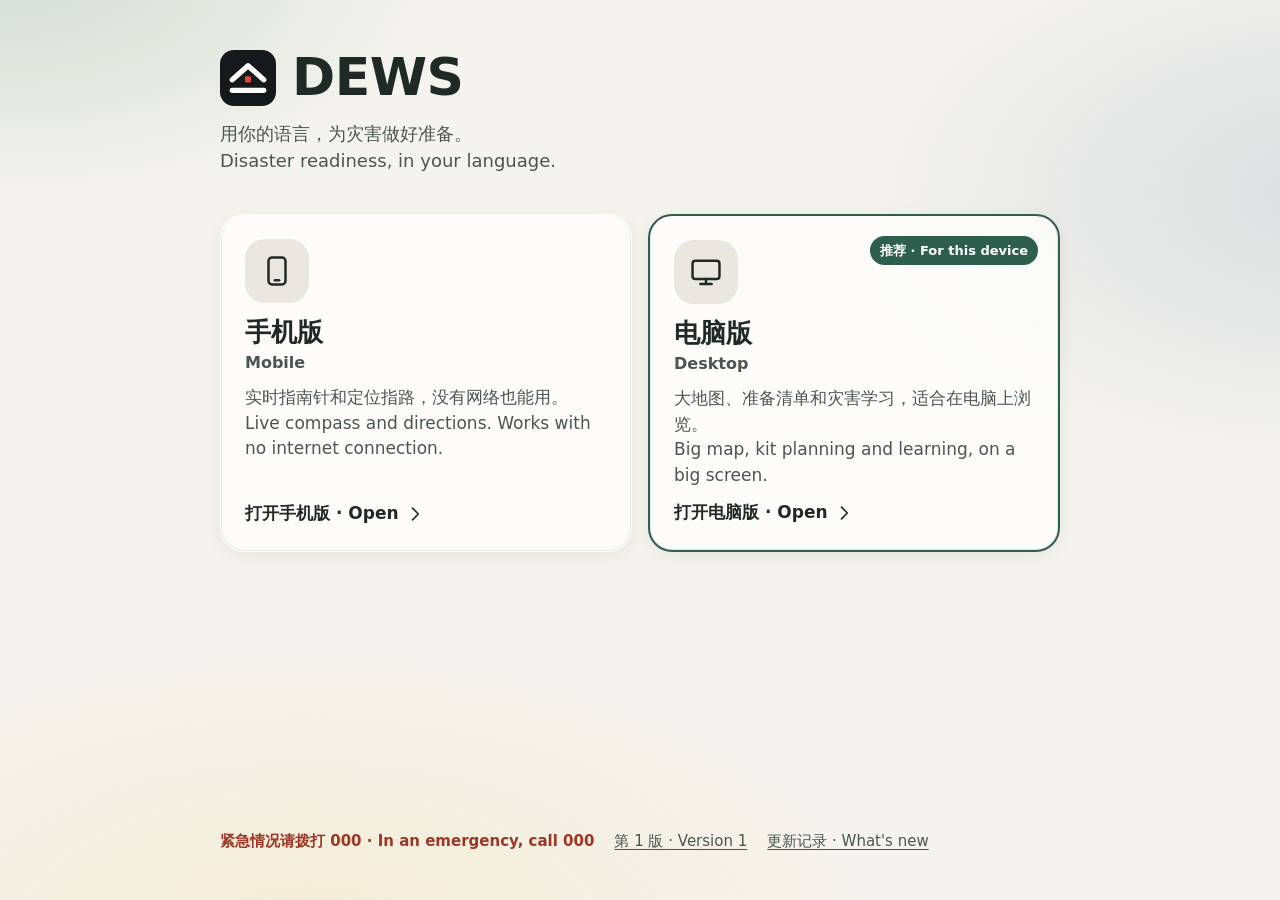
==== commit 105b7e62: "DEWS v2.4.1: fit 360px phones, swipeable first-run guide, Profile naming, matched EN/中文 wording Co-A" ====
--- a/index.html
+++ b/index.html
@@ -49,7 +49,7 @@
     <a class="choice" id="c-mobile" href="mobile/">
       <span class="big"><svg class="ic" viewBox="0 0 24 24" aria-hidden="true"><rect x="6" y="2.5" width="12" height="19" rx="2.5"/><path d="M10.5 18.5h3"/></svg></span>
       <h2>手机版<small>Mobile</small></h2>
-      <p>实时指南针、定位指路，没有信号也能用。<br>Live compass and directions. Works without signal.</p>
+      <p>实时指南针和定位指路，没有网络也能用。<br>Live compass and directions. Works with no internet connection.</p>
       <span class="go-link">打开手机版 · Open <svg class="ic" viewBox="0 0 24 24" aria-hidden="true"><path d="M9 5l7 7-7 7"/></svg></span>
     </a>
     <a class="choice" id="c-desktop" href="desktop/">
--- a/app.css
+++ b/app.css
@@ -56,7 +56,8 @@
 
 /* ===== base ===== */
 *{box-sizing:border-box;margin:0;padding:0;-webkit-tap-highlight-color:transparent}
-html{background:var(--bg);-webkit-text-size-adjust:100%}
+html{background:var(--bg);-webkit-text-size-adjust:100%;overflow-x:clip}
+body{overflow-x:clip}
 body{font-family:var(--font);background:var(--bg);color:var(--ink);font-size:1.0625rem;line-height:1.5;
   min-height:100vh;min-height:100dvh;font-variant-numeric:tabular-nums}
 a{color:inherit;text-decoration:none}
@@ -82,6 +83,11 @@
 .chip.ok{background:var(--green-soft);color:var(--green-text)}
 .chip.sample{background:transparent;border:1.5px dashed currentColor;padding:4px 8px}
 .top .sp{flex:1}
+.top .brand,.top .sosbtn,.top .iconbtn{flex-shrink:0}
+.top .chip{min-width:0;flex-shrink:1;overflow:hidden}
+.chip .ell{min-width:0;overflow:hidden;text-overflow:ellipsis}
+@media (max-width:380px){ .top{gap:6px;padding-left:12px;padding-right:12px} .top .brand{letter-spacing:.02em} .top .chip{padding:6px 7px} .top .sosbtn{padding:0 12px 0 8px;gap:4px} }
+.sosbtn{white-space:nowrap}
 .sosbtn{display:inline-flex;align-items:center;gap:6px;height:40px;padding:0 14px 0 10px;border-radius:var(--r-pill);
   background:var(--red);color:var(--on-red);font-weight:700;font-size:.9375rem}
 .sosbtn .ic{width:20px;height:20px}
@@ -241,7 +247,9 @@
 textarea.input{min-height:96px;resize:vertical}
 .input::placeholder{color:var(--ink-3)}
 .seg-ctl{display:grid;grid-auto-flow:column;grid-auto-columns:1fr;gap:4px;padding:4px;border-radius:var(--r-md);background:var(--surface-2)}
-.seg-ctl button{min-height:48px;border-radius:12px;font-weight:650;color:var(--ink-2);padding:0 var(--s2)}
+.seg-ctl{grid-auto-columns:minmax(0,1fr)}
+.seg-ctl button{min-height:48px;border-radius:12px;font-weight:650;color:var(--ink-2);padding:6px var(--s2);line-height:1.2}
+.seg-ctl.seg-2x2{grid-auto-flow:row;grid-template-columns:1fr 1fr}
 .seg-ctl button[aria-pressed="true"]{background:var(--surface);color:var(--ink);box-shadow:0 1px 2px rgba(0,0,0,.12)}
 .seg-ctl.danger button.sel-serious[aria-pressed="true"]{background:var(--red);color:var(--on-red)}
 .chips{display:flex;flex-wrap:wrap;gap:var(--s2)}
@@ -354,7 +362,13 @@
 .src-list b{display:block;font-weight:650}
 .src-list span{font-size:.8125rem;color:var(--ink-3);word-break:break-all}
 /* onboarding */
-.ob{position:fixed;inset:0;z-index:100;background:var(--bg);overflow:auto}
+.ob{position:fixed;inset:0;z-index:100;background:var(--bg);overflow-x:hidden;overflow-y:auto;touch-action:pan-y}
+.ob h1:focus{outline:none}
+.ob-in.in-next{animation:obNext .28s ease-out}
+.ob-in.in-prev{animation:obPrev .28s ease-out}
+@keyframes obNext{from{transform:translateX(40px);opacity:0}to{transform:none;opacity:1}}
+@keyframes obPrev{from{transform:translateX(-40px);opacity:0}to{transform:none;opacity:1}}
+@media (prefers-reduced-motion:reduce){.ob-in.in-next,.ob-in.in-prev{animation:none}}
 .ob-in{max-width:520px;margin:0 auto;min-height:100%;display:flex;flex-direction:column;padding:calc(var(--s7) + env(safe-area-inset-top)) var(--s5) calc(var(--s5) + env(safe-area-inset-bottom))}
 .mark{width:64px;height:64px}
 .ob h1{margin-top:var(--s6)}
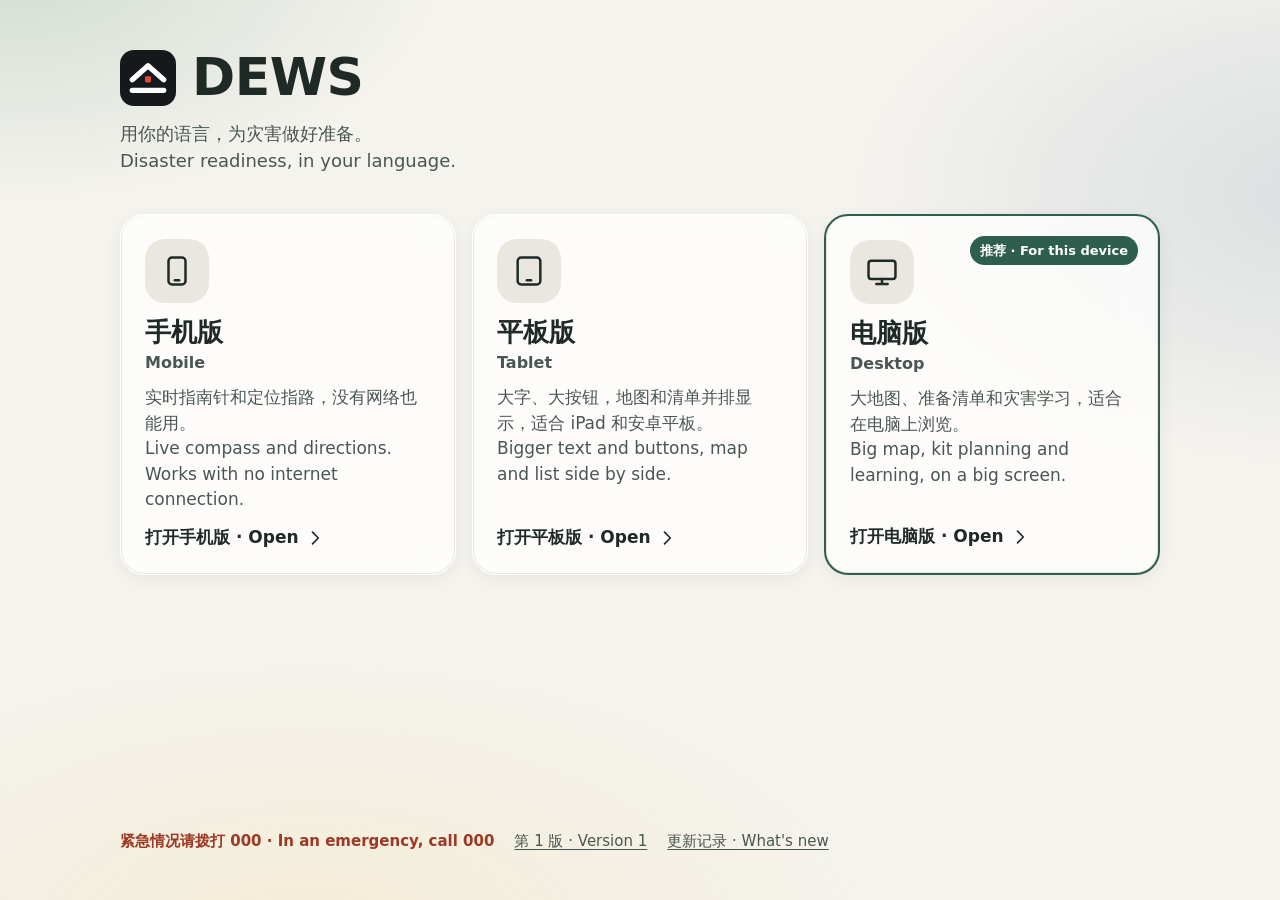
==== commit 8512830b: "DEWS v2.5.0: tablet version, map-first Nearby, offline Sydney places, location fallbacks, glass styl" ====
--- a/index.html
+++ b/index.html
@@ -4,18 +4,18 @@
 <meta charset="UTF-8">
 <meta name="viewport" content="width=device-width, initial-scale=1, viewport-fit=cover">
 <title>DEWS — 选择版本 · Choose a version</title>
-<meta name="description" content="DEWS — disaster readiness in English and 中文. Mobile and desktop versions.">
+<meta name="description" content="DEWS — disaster readiness in English and 中文. Mobile, tablet and desktop versions.">
 <link rel="manifest" href="manifest.webmanifest">
 <link rel="icon" href="icon.svg" type="image/svg+xml">
 <link rel="apple-touch-icon" href="icon-192.png">
 <link rel="stylesheet" href="app.css">
 <style>
-  .land{max-width:880px;margin:0 auto;padding:calc(48px + env(safe-area-inset-top)) 20px 48px;min-height:100vh;display:flex;flex-direction:column}
+  .land{max-width:1080px;margin:0 auto;padding:calc(48px + env(safe-area-inset-top)) 20px 48px;min-height:100vh;display:flex;flex-direction:column}
   .land-head{display:flex;align-items:center;gap:16px}
   .land-head .mark{width:56px;height:56px}
   .land h1{font-size:clamp(2.25rem,6vw,3.25rem);letter-spacing:-.01em}
   .land .tag{font-size:1.125rem;color:var(--ink-2);margin-top:12px;max-width:40ch}
-  .choices{display:grid;grid-template-columns:1fr 1fr;gap:16px;margin-top:40px}
+  .choices{display:grid;grid-template-columns:repeat(3,minmax(0,1fr));gap:16px;margin-top:40px}
   .choice{position:relative;display:flex;flex-direction:column;gap:12px;padding:24px;border-radius:var(--r-lg);background:var(--surface);border:1px solid var(--line);min-height:240px;transition:transform .15s}
   .choice:hover{transform:translateY(-2px)}
   .choice .big{width:64px;height:64px;border-radius:20px;display:flex;align-items:center;justify-content:center;background:var(--surface-2)}
@@ -30,7 +30,7 @@
   .land-foot{margin-top:auto;padding-top:40px;display:flex;flex-wrap:wrap;gap:8px 20px;font-size:.9375rem;color:var(--ink-2)}
   .land-foot a{text-decoration:underline;text-underline-offset:3px}
   .land-foot .em{color:var(--red-text);font-weight:700}
-  @media (max-width:640px){ .choices{grid-template-columns:1fr} .choice{min-height:0} }
+  @media (max-width:860px){ .choices{grid-template-columns:1fr} .choice{min-height:0} }
   @supports ((-webkit-backdrop-filter:blur(1px)) or (backdrop-filter:blur(1px))){
     :root:not([data-glass="off"]) .choice{background:var(--glass);-webkit-backdrop-filter:blur(18px) saturate(160%);backdrop-filter:blur(18px) saturate(160%);border-color:var(--glass-line);box-shadow:inset 0 1px 0 var(--glass-hi),inset 0 0 0 1px var(--glass-edge),0 4px 18px rgba(0,0,0,.06)}
     :root:not([data-glass="off"]) .choice.rec{border:2px solid var(--primary)}
@@ -52,6 +52,12 @@
       <p>实时指南针和定位指路，没有网络也能用。<br>Live compass and directions. Works with no internet connection.</p>
       <span class="go-link">打开手机版 · Open <svg class="ic" viewBox="0 0 24 24" aria-hidden="true"><path d="M9 5l7 7-7 7"/></svg></span>
     </a>
+    <a class="choice" id="c-tablet" href="tablet/">
+      <span class="big"><svg class="ic" viewBox="0 0 24 24" aria-hidden="true"><rect x="4" y="2.5" width="16" height="19" rx="2.5"/><path d="M10.5 18.5h3"/></svg></span>
+      <h2>平板版<small>Tablet</small></h2>
+      <p>大字、大按钮，地图和清单并排显示，适合 iPad 和安卓平板。<br>Bigger text and buttons, map and list side by side.</p>
+      <span class="go-link">打开平板版 · Open <svg class="ic" viewBox="0 0 24 24" aria-hidden="true"><path d="M9 5l7 7-7 7"/></svg></span>
+    </a>
     <a class="choice" id="c-desktop" href="desktop/">
       <span class="big"><svg class="ic" viewBox="0 0 24 24" aria-hidden="true"><rect x="2.5" y="4" width="19" height="13" rx="2"/><path d="M8 20.5h8M12 17v3.5"/></svg></span>
       <h2>电脑版<small>Desktop</small></h2>
@@ -68,8 +74,10 @@
 </main>
 <script>
 (function(){
-  var phone = (window.matchMedia && matchMedia('(pointer: coarse)').matches) || window.innerWidth < 760;
-  var rec = document.getElementById(phone ? 'c-mobile' : 'c-desktop');
+  var coarse = window.matchMedia && matchMedia('(pointer: coarse)').matches, w = Math.min(screen.width, screen.height);
+  var ipad = /iPad/.test(navigator.userAgent) || (/Macintosh/.test(navigator.userAgent) && navigator.maxTouchPoints > 1);
+  var kind = ipad || (coarse && w >= 600) ? 'tablet' : coarse || window.innerWidth < 760 ? 'mobile' : 'desktop';
+  var rec = document.getElementById('c-' + kind);
   rec.classList.add('rec');
   var b = document.createElement('span'); b.className = 'rec-badge'; b.textContent = '推荐 · For this device'; rec.appendChild(b);
   try { var s = JSON.parse(localStorage.getItem('dews2') || 'null'); if (s && s.palette && s.palette !== 'ink') document.documentElement.setAttribute('data-palette', s.palette); } catch (e) {}
--- a/app.css
+++ b/app.css
@@ -516,3 +516,132 @@
 [data-layout="desktop"] .filters{margin:0;padding:0;flex-wrap:wrap;overflow:visible}
 @media (max-width:1000px){ .dgrid,.dgrid.map-grid{grid-template-columns:1fr} .dgrid .sticky{position:static} [data-layout="desktop"] .tools{grid-template-columns:1fr 1fr} }
 @media (max-width:760px){ [data-layout="desktop"] .side{position:static;width:auto;margin:12px} [data-layout="desktop"] .dmain{margin-left:0} [data-layout="desktop"] .dock{left:0} }
+
+/* =====================================================================
+   v2.5 — glass styles (Frosted · Liquid · Tinted · Solid)
+   Glass goes on buttons AND the containers that hold them, on phone,
+   tablet and desktop alike. Primary, Emergency and Call 000 buttons stay
+   solid so they can always be seen at a glance.
+   ===================================================================== */
+:root[data-glass="frost"]{
+  --gl-bg:rgba(255,255,255,.52); --gl-blur:22px; --gl-sat:175%; --gl-border:rgba(255,255,255,.75);
+  --gl-shadow:inset 0 1px 0 rgba(255,255,255,.9),inset 0 0 0 1px rgba(22,25,28,.06),0 8px 24px rgba(22,25,28,.08);
+  --gl-btn:rgba(255,255,255,.58); --gl-btn-shadow:inset 0 1px 0 rgba(255,255,255,.9),0 1px 3px rgba(22,25,28,.08);
+  --gl-thumb:rgba(255,255,255,.92); --gl-thumb-shadow:inset 0 1px 0 #fff,0 2px 8px rgba(22,25,28,.14);
+}
+:root[data-glass="liquid"]{
+  --gl-bg:linear-gradient(160deg,rgba(255,255,255,.50) 0%,rgba(255,255,255,.22) 45%,rgba(255,255,255,.34) 100%);
+  --gl-blur:14px; --gl-sat:210%; --gl-border:rgba(255,255,255,.95);
+  --gl-shadow:inset 0 1.5px 1px rgba(255,255,255,.95),inset 0 -1px 1px rgba(255,255,255,.45),inset 0 0 0 1px rgba(255,255,255,.35),inset 0 -14px 24px -18px rgba(255,255,255,.9),inset 0 10px 20px -16px rgba(22,25,28,.12),0 12px 32px rgba(22,25,28,.12);
+  --gl-btn:linear-gradient(180deg,rgba(255,255,255,.62),rgba(255,255,255,.28));
+  --gl-btn-shadow:inset 0 1.5px 1px rgba(255,255,255,.95),inset 0 -1px 1px rgba(255,255,255,.5),0 4px 12px rgba(22,25,28,.10);
+  --gl-thumb:linear-gradient(180deg,rgba(255,255,255,.98),rgba(255,255,255,.70));
+  --gl-thumb-shadow:inset 0 1.5px 1px #fff,inset 0 -2px 3px rgba(22,25,28,.06),0 4px 14px rgba(22,25,28,.16);
+}
+:root[data-glass="tint"]{
+  --gl-bg:color-mix(in srgb,var(--primary) 10%,rgba(255,255,255,.55)); --gl-blur:20px; --gl-sat:160%;
+  --gl-border:color-mix(in srgb,var(--primary) 22%,rgba(255,255,255,.7));
+  --gl-shadow:inset 0 1px 0 rgba(255,255,255,.8),0 8px 24px color-mix(in srgb,var(--primary) 14%,transparent);
+  --gl-btn:color-mix(in srgb,var(--primary) 8%,rgba(255,255,255,.62)); --gl-btn-shadow:inset 0 1px 0 rgba(255,255,255,.85),0 1px 3px rgba(22,25,28,.08);
+  --gl-thumb:color-mix(in srgb,var(--primary) 16%,rgba(255,255,255,.95)); --gl-thumb-shadow:inset 0 1px 0 #fff,0 2px 8px color-mix(in srgb,var(--primary) 24%,transparent);
+}
+@media (prefers-color-scheme: dark){
+  :root[data-glass="frost"]:not([data-theme="light"]){ --gl-bg:rgba(32,36,40,.52); --gl-border:rgba(255,255,255,.12); --gl-shadow:inset 0 1px 0 rgba(255,255,255,.10),0 8px 24px rgba(0,0,0,.35); --gl-btn:rgba(255,255,255,.08); --gl-btn-shadow:inset 0 1px 0 rgba(255,255,255,.12); --gl-thumb:rgba(255,255,255,.18); --gl-thumb-shadow:inset 0 1px 0 rgba(255,255,255,.2),0 2px 8px rgba(0,0,0,.4); }
+  :root[data-glass="liquid"]:not([data-theme="light"]){ --gl-bg:linear-gradient(160deg,rgba(255,255,255,.14),rgba(255,255,255,.04) 50%,rgba(255,255,255,.09)); --gl-border:rgba(255,255,255,.22); --gl-shadow:inset 0 1.5px 1px rgba(255,255,255,.28),inset 0 -1px 1px rgba(255,255,255,.08),inset 0 -14px 24px -18px rgba(255,255,255,.25),0 12px 32px rgba(0,0,0,.45); --gl-btn:linear-gradient(180deg,rgba(255,255,255,.16),rgba(255,255,255,.05)); --gl-btn-shadow:inset 0 1.5px 1px rgba(255,255,255,.3),0 4px 12px rgba(0,0,0,.35); --gl-thumb:linear-gradient(180deg,rgba(255,255,255,.30),rgba(255,255,255,.14)); --gl-thumb-shadow:inset 0 1.5px 1px rgba(255,255,255,.4),0 4px 14px rgba(0,0,0,.45); }
+  :root[data-glass="tint"]:not([data-theme="light"]){ --gl-bg:color-mix(in srgb,var(--primary) 14%,rgba(24,28,30,.6)); --gl-border:color-mix(in srgb,var(--primary) 30%,transparent); --gl-shadow:inset 0 1px 0 rgba(255,255,255,.08),0 8px 24px rgba(0,0,0,.4); --gl-btn:color-mix(in srgb,var(--primary) 12%,rgba(255,255,255,.06)); --gl-btn-shadow:inset 0 1px 0 rgba(255,255,255,.1); --gl-thumb:color-mix(in srgb,var(--primary) 28%,rgba(255,255,255,.1)); --gl-thumb-shadow:inset 0 1px 0 rgba(255,255,255,.18),0 2px 8px rgba(0,0,0,.4); }
+}
+:root[data-theme="dark"][data-glass="frost"]{ --gl-bg:rgba(32,36,40,.52); --gl-border:rgba(255,255,255,.12); --gl-shadow:inset 0 1px 0 rgba(255,255,255,.10),0 8px 24px rgba(0,0,0,.35); --gl-btn:rgba(255,255,255,.08); --gl-btn-shadow:inset 0 1px 0 rgba(255,255,255,.12); --gl-thumb:rgba(255,255,255,.18); --gl-thumb-shadow:inset 0 1px 0 rgba(255,255,255,.2),0 2px 8px rgba(0,0,0,.4); }
+:root[data-theme="dark"][data-glass="liquid"]{ --gl-bg:linear-gradient(160deg,rgba(255,255,255,.14),rgba(255,255,255,.04) 50%,rgba(255,255,255,.09)); --gl-border:rgba(255,255,255,.22); --gl-shadow:inset 0 1.5px 1px rgba(255,255,255,.28),inset 0 -1px 1px rgba(255,255,255,.08),inset 0 -14px 24px -18px rgba(255,255,255,.25),0 12px 32px rgba(0,0,0,.45); --gl-btn:linear-gradient(180deg,rgba(255,255,255,.16),rgba(255,255,255,.05)); --gl-btn-shadow:inset 0 1.5px 1px rgba(255,255,255,.3),0 4px 12px rgba(0,0,0,.35); --gl-thumb:linear-gradient(180deg,rgba(255,255,255,.30),rgba(255,255,255,.14)); --gl-thumb-shadow:inset 0 1.5px 1px rgba(255,255,255,.4),0 4px 14px rgba(0,0,0,.45); }
+:root[data-theme="dark"][data-glass="tint"]{ --gl-bg:color-mix(in srgb,var(--primary) 14%,rgba(24,28,30,.6)); --gl-border:color-mix(in srgb,var(--primary) 30%,transparent); --gl-shadow:inset 0 1px 0 rgba(255,255,255,.08),0 8px 24px rgba(0,0,0,.4); --gl-btn:color-mix(in srgb,var(--primary) 12%,rgba(255,255,255,.06)); --gl-btn-shadow:inset 0 1px 0 rgba(255,255,255,.1); --gl-thumb:color-mix(in srgb,var(--primary) 28%,rgba(255,255,255,.1)); --gl-thumb-shadow:inset 0 1px 0 rgba(255,255,255,.18),0 2px 8px rgba(0,0,0,.4); }
+
+@supports ((-webkit-backdrop-filter:blur(1px)) or (backdrop-filter:blur(1px))){
+  /* a background with enough variation for glass to be visible */
+  :root:is([data-glass="frost"],[data-glass="liquid"],[data-glass="tint"]) body::after{
+    background:radial-gradient(40% 32% at 10% 6%,color-mix(in srgb,var(--green) 30%,transparent),transparent 70%),
+      radial-gradient(44% 36% at 94% 24%,color-mix(in srgb,var(--blue) 24%,transparent),transparent 70%),
+      radial-gradient(52% 38% at 28% 96%,color-mix(in srgb,var(--yellow) 26%,transparent),transparent 70%),
+      radial-gradient(36% 28% at 78% 78%,color-mix(in srgb,var(--green) 16%,transparent),transparent 70%)}
+  /* containers */
+  :root:is([data-glass="frost"],[data-glass="liquid"],[data-glass="tint"]) :is(.card,.prep-card,.link-row,.num,.alert.none,.guide,.hz,.tool,.idcard,.fork-o,.eta,.ob-art,.seg-ctl,.tabs,.side,.sheet,.glass,.fab,.go-top,.go-panel,.callout:not(.red),.choice){
+    background:var(--gl-bg);-webkit-backdrop-filter:blur(var(--gl-blur)) saturate(var(--gl-sat));backdrop-filter:blur(var(--gl-blur)) saturate(var(--gl-sat));
+    border:1px solid var(--gl-border);box-shadow:var(--gl-shadow)}
+  /* buttons */
+  :root:is([data-glass="frost"],[data-glass="liquid"],[data-glass="tint"]) :is(.btn-line,.pick:not([aria-pressed="true"]),.lang-pick button,.qa,.map-hint,.glass-chip){
+    background:var(--gl-btn);-webkit-backdrop-filter:blur(12px) saturate(var(--gl-sat));backdrop-filter:blur(12px) saturate(var(--gl-sat));
+    border:1px solid var(--gl-border);box-shadow:var(--gl-btn-shadow)}
+  /* the selected piece inside a glass container */
+  :root:is([data-glass="frost"],[data-glass="liquid"],[data-glass="tint"]) :is(.seg-ctl button[aria-pressed="true"],.tabs a.on,[data-layout="desktop"] .side-nav a.on,.pl.on){
+    background:var(--gl-thumb);color:var(--ink);box-shadow:var(--gl-thumb-shadow)}
+  :root:is([data-glass="frost"],[data-glass="liquid"],[data-glass="tint"]) .side-nav a.on .ic{stroke-width:2.5}
+  :root:is([data-glass="frost"],[data-glass="liquid"],[data-glass="tint"]) .lang-pick button[aria-pressed="true"]{border:2px solid var(--ink)}
+  /* over the map, glass stays thick enough to read */
+  :root:is([data-glass="frost"],[data-glass="liquid"],[data-glass="tint"]) :is(.go-top,.go-panel,.map-chip .chip,.map-hint){background:color-mix(in srgb,var(--surface) 80%,transparent)}
+}
+:root[data-glass="off"] body::after{display:none}
+:root[data-glass="off"] body{background:var(--bg)}
+/* solid things stay solid in every style */
+.btn-primary,.btn-red,.btn-green,.sosbtn,.pick[aria-pressed="true"]{-webkit-backdrop-filter:none;backdrop-filter:none}
+@media (prefers-reduced-transparency: reduce){
+  :root :is(.seg-ctl,.choice,.fab,.go-top,.go-panel,.callout,.btn-line,.pick,.qa,.map-hint,.glass-chip){background:var(--surface)!important;-webkit-backdrop-filter:none!important;backdrop-filter:none!important}
+}
+
+/* =====================================================================
+   v2.5 — Nearby: map first
+   ===================================================================== */
+.map-hero{position:relative;height:min(58vh,520px);min-height:320px;margin-top:var(--s3);padding:0;overflow:hidden}
+.map-slot{position:absolute;inset:0}
+.map-slot .map-host{position:absolute;inset:0}
+.map-chip{position:absolute;left:12px;top:12px;z-index:3;max-width:calc(100% - 88px)}
+.map-chip .chip{font-size:.8125rem;padding:8px 12px;max-width:100%;overflow:hidden;text-overflow:ellipsis}
+.map-chip .chip.warn{color:var(--red-text)}
+.map-fabs{position:absolute;right:12px;top:12px;z-index:3;display:flex;flex-direction:column;gap:10px}
+.map-fabs .fab{width:48px;height:48px}
+.map-hint{position:absolute;left:50%;bottom:16px;transform:translateX(-50%);z-index:3;padding:10px 16px;border-radius:var(--r-pill);font-weight:700;white-space:nowrap;background:var(--surface);border:1px solid var(--line)}
+.btn-row{display:flex;gap:var(--s2);margin-top:var(--s3);flex-wrap:wrap}
+.btn-row .btn{flex:1 1 180px;width:auto}
+.place-card .pc-name{font-size:1.25rem;line-height:1.25;font-weight:800;margin:2px 0}
+.place-card .mk{position:static;margin:0;border:0;flex:none}
+.route-line{display:flex;align-items:center;gap:8px;margin-top:var(--s3);font-weight:650;color:var(--ink-2)}
+.route-line.ok{color:var(--green-text)}
+.route-line .ic{width:20px;height:20px;flex:none}
+.place-list{padding:4px var(--s3)}
+.place-list .pl{width:100%;text-align:left;border-radius:12px;padding-left:8px;padding-right:8px}
+.place-list .pl:first-child{border-top:0}
+.place-list .pl.on{background:var(--surface-2)}
+.place-list .mk{position:static;margin:0;border:0;width:40px;height:40px;flex:none}
+[data-layout="desktop"] .map-grid .map-hero{height:calc(100vh - 160px);min-height:460px;margin-top:0}
+[data-layout="desktop"] .map-grid .place-card:first-child,[data-layout="desktop"] .map-grid .callout:first-child{margin-top:0}
+
+/* =====================================================================
+   v2.5 — tablet (iPad and Android tablets): bigger type and targets,
+   sidebar in landscape, compact rail in portrait.
+   ===================================================================== */
+[data-device="tablet"]{font-size:112.5%}
+[data-device="tablet"] .side{width:264px}
+[data-device="tablet"] .side-nav a{min-height:56px;font-size:1.0625rem}
+[data-device="tablet"] .dmain{margin-left:296px}
+[data-device="tablet"] .dock{left:296px}
+[data-device="tablet"] .wrap{max-width:1200px;padding:20px 28px 120px}
+[data-device="tablet"] .top{max-width:1200px;padding:14px 28px}
+[data-device="tablet"] h1{font-size:2.25rem}
+[data-device="tablet"] .btn,[data-device="tablet"] .pick,[data-device="tablet"] .seg-ctl button{min-height:56px}
+[data-device="tablet"] .dgrid{gap:24px}
+@media (max-width:1100px){
+  [data-device="tablet"] .side{width:112px;padding:16px 8px;align-items:center}
+  [data-device="tablet"] .side-brand .chip,[data-device="tablet"] .side>.chip{display:none}
+  [data-device="tablet"] .side-brand{justify-content:center;padding:0}
+  [data-device="tablet"] .side-sos{flex-direction:column;height:auto;padding:10px 4px;gap:2px;font-size:.8125rem;border-radius:20px}
+  [data-device="tablet"] .side-nav{width:100%}
+  [data-device="tablet"] .side-nav a{flex-direction:column;gap:4px;min-height:68px;padding:8px 4px;justify-content:center;font-size:.8125rem;text-align:center;line-height:1.2}
+  [data-device="tablet"] .side-foot{align-items:center;font-size:.75rem}
+  [data-device="tablet"] .side-foot .iconbtn{flex-direction:column;height:auto;padding:6px 4px;gap:2px;font-size:.75rem;text-align:center}
+  [data-device="tablet"] .dmain{margin-left:136px}
+  [data-device="tablet"] .dock{left:136px}
+}
+@media (max-width:1100px) and (min-width:761px){
+  [data-device="tablet"] .dgrid{grid-template-columns:minmax(0,1fr) minmax(0,1fr)}
+  [data-device="tablet"] .dgrid.map-grid{grid-template-columns:1fr}
+  [data-device="tablet"] .dgrid .sticky{position:static}
+  [data-device="tablet"] .map-grid .map-hero{height:min(56vh,560px)}
+}
+.map-host.picking .mk{pointer-events:none;opacity:.55}
